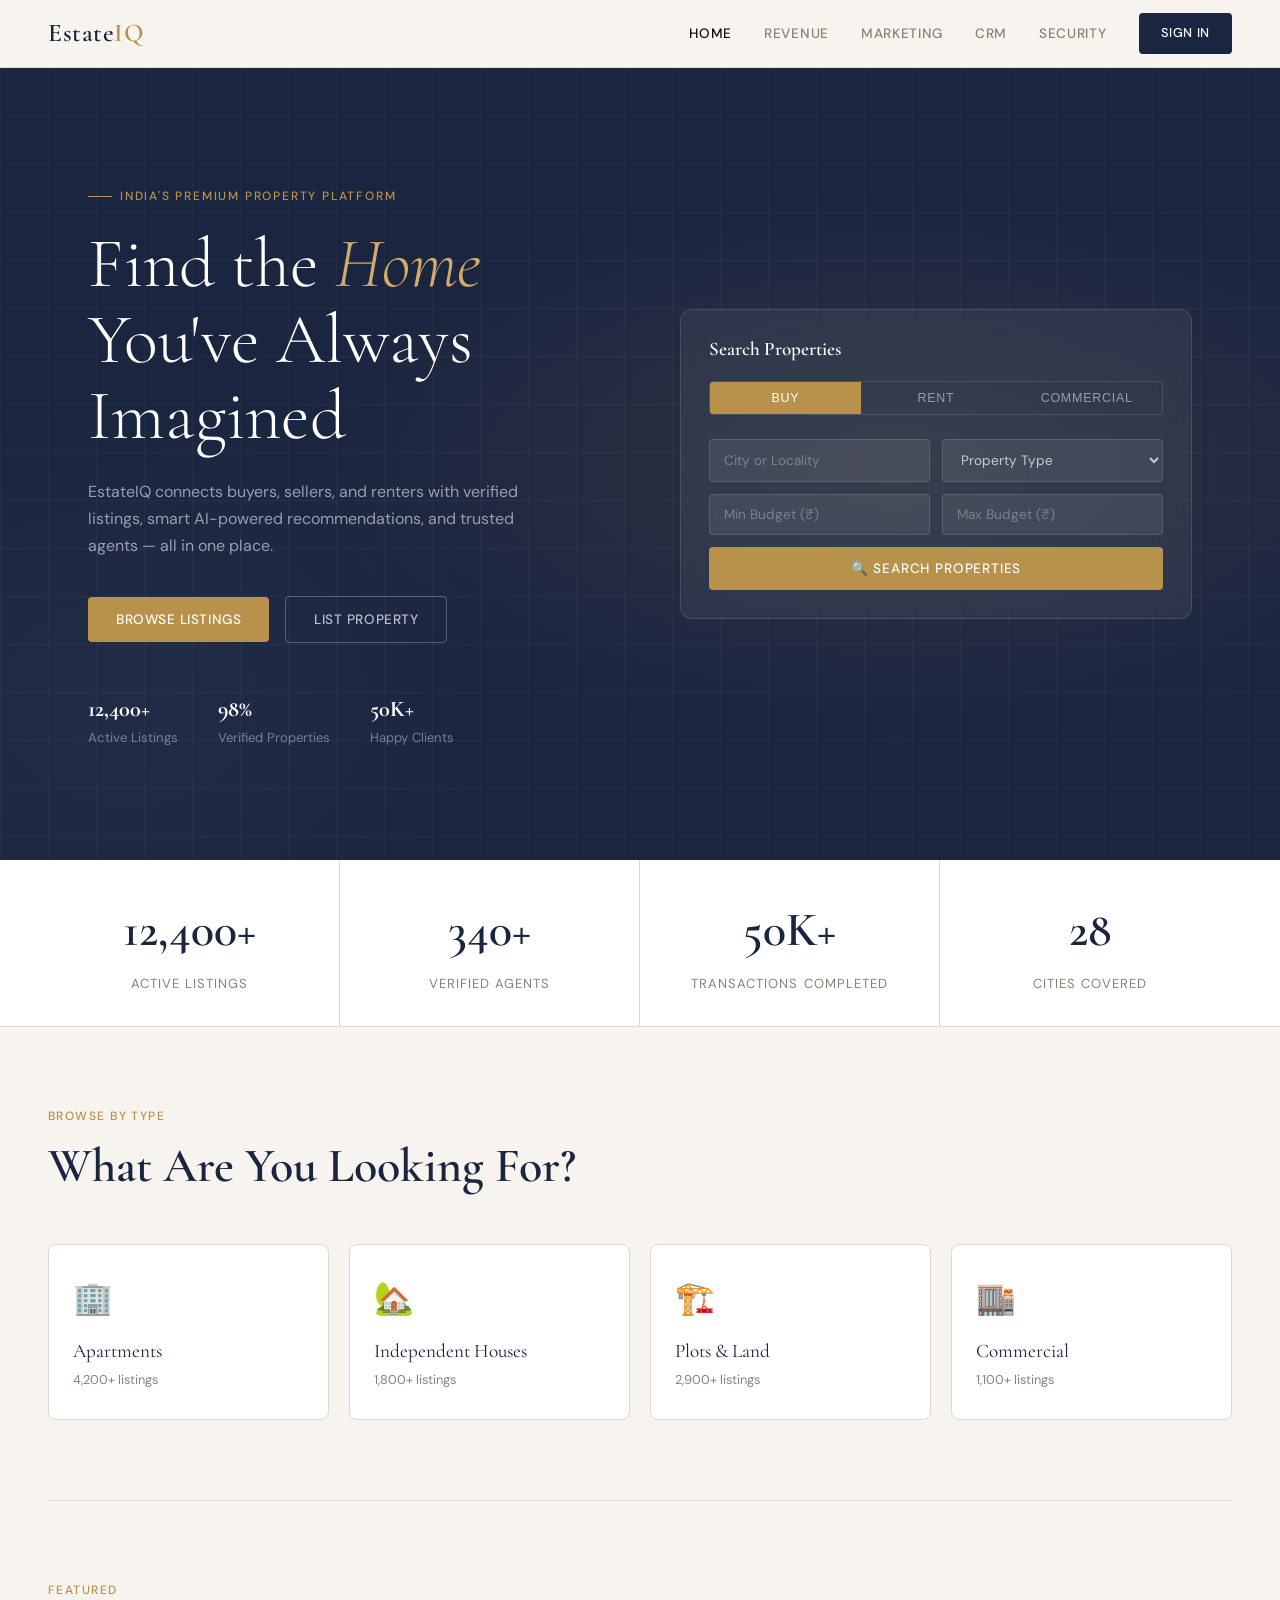
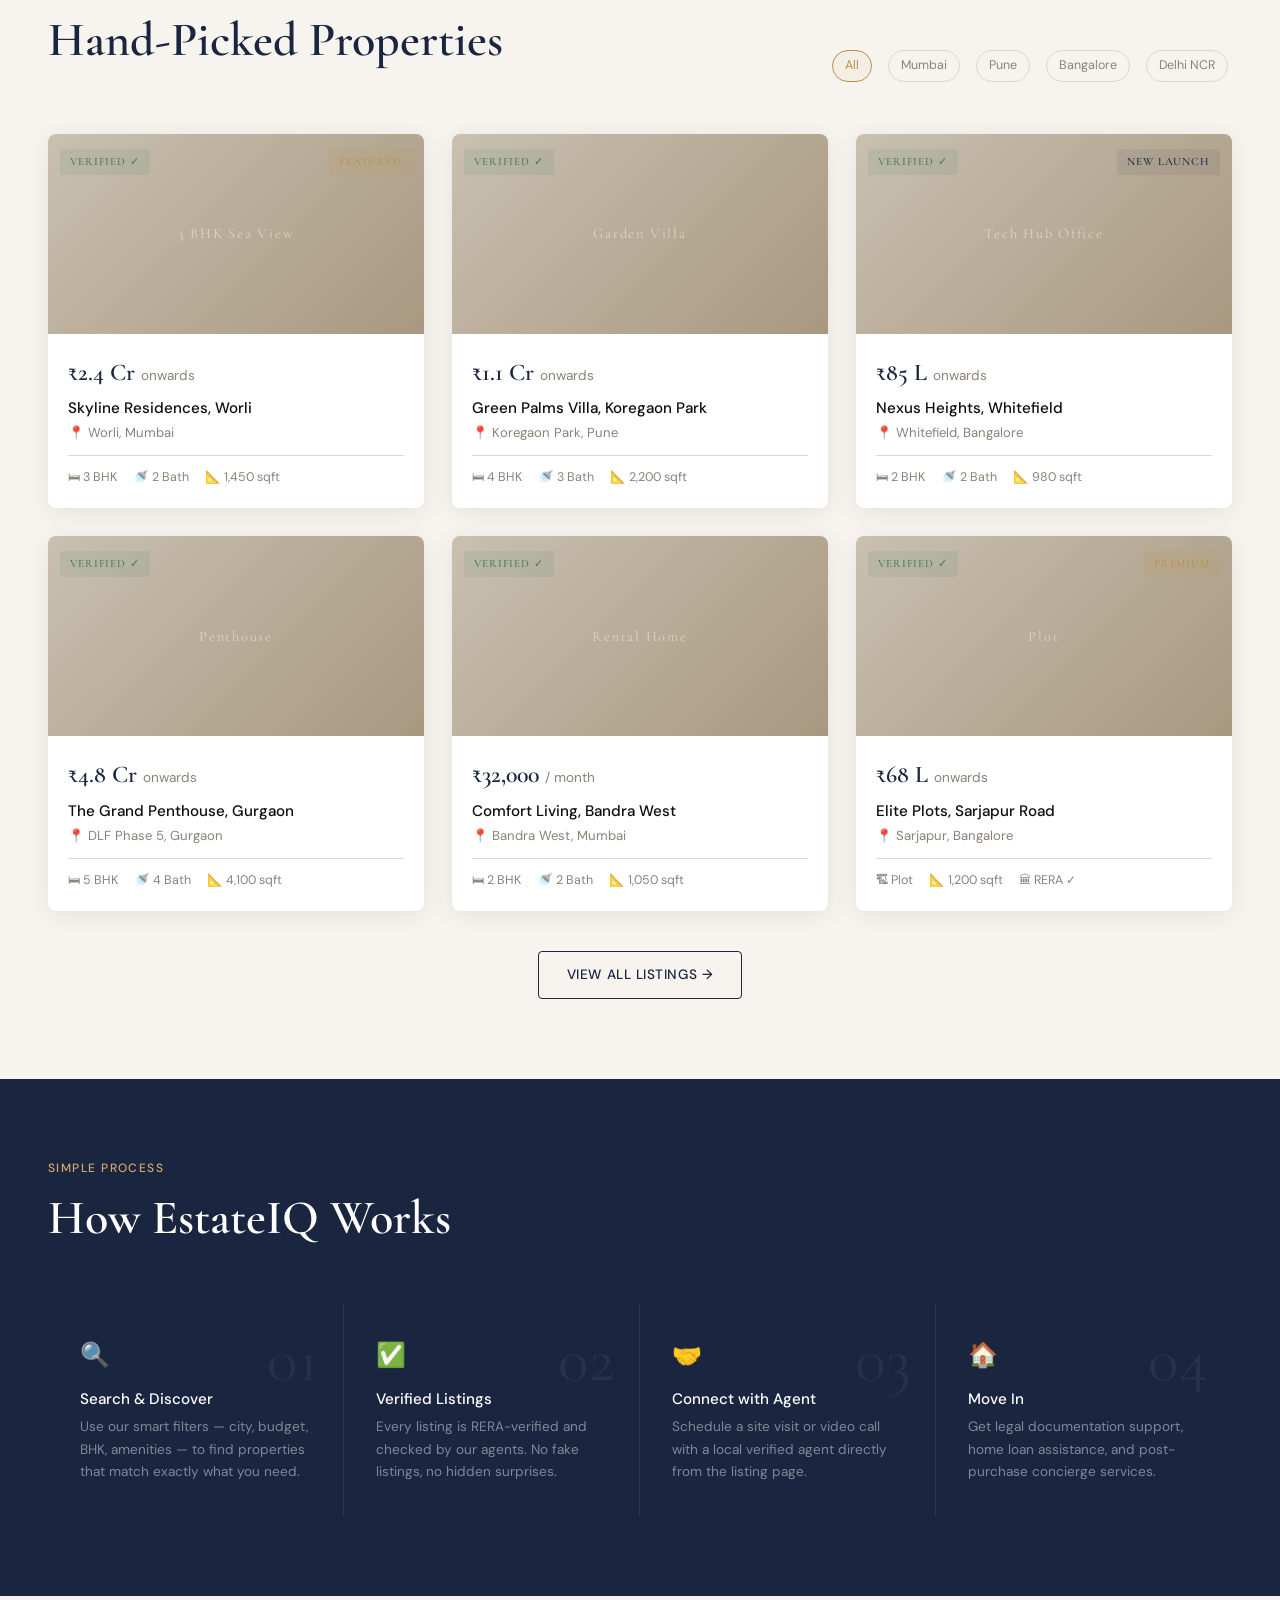
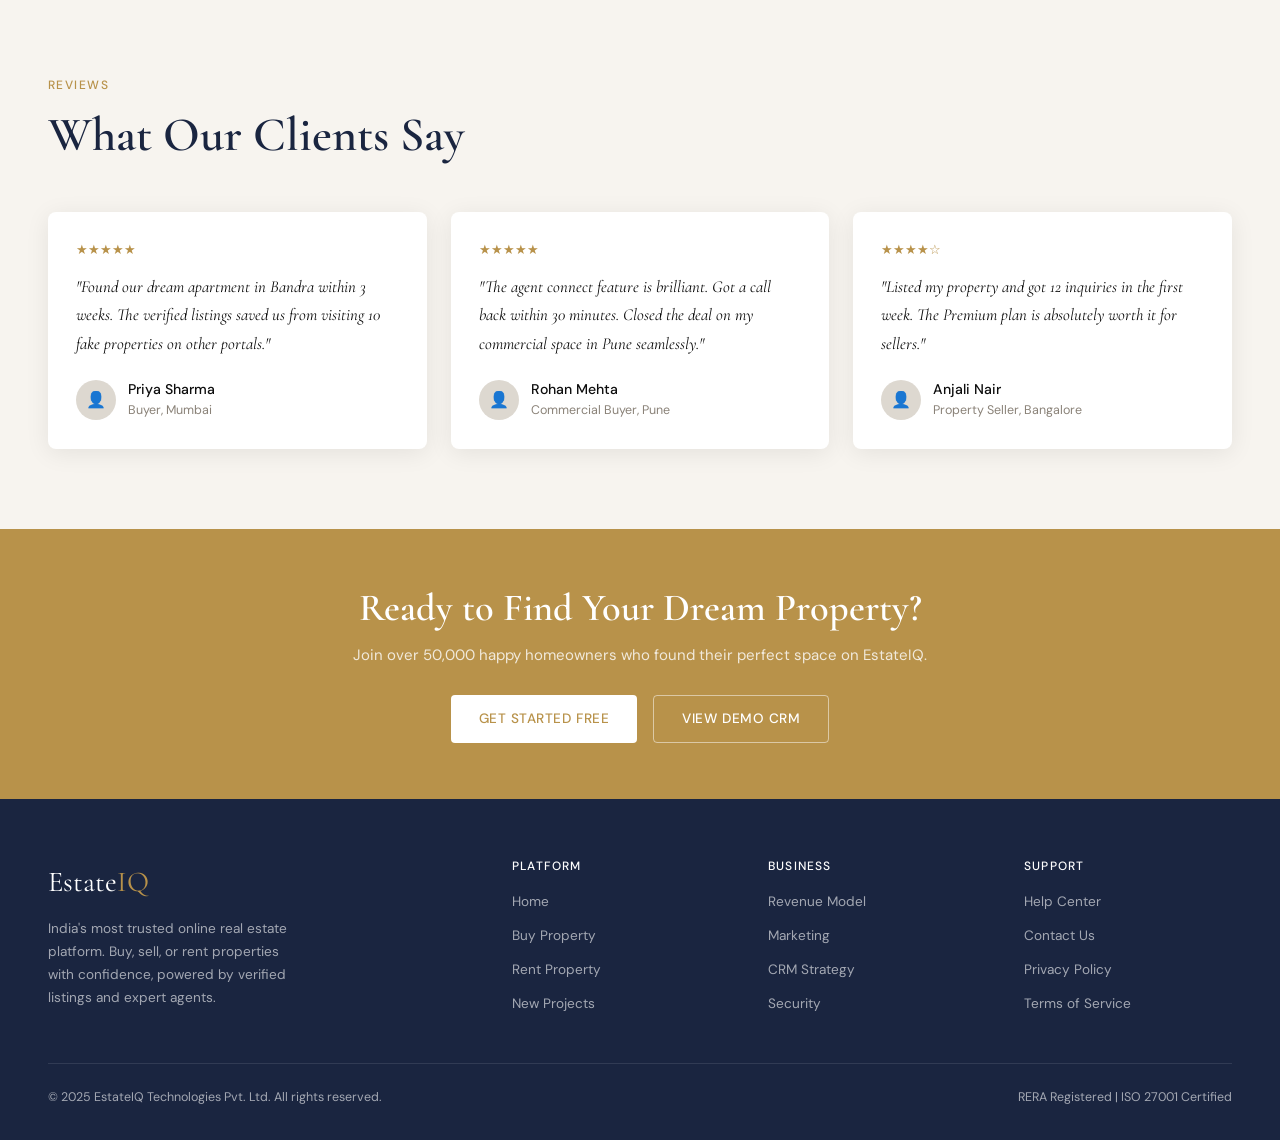
==== index.html @ 3d2abd06 "Intial file commit." ====
<!DOCTYPE html>
<html lang="en">
<head>
  <meta charset="UTF-8" />
  <meta name="viewport" content="width=device-width, initial-scale=1.0"/>
  <title>EstateIQ — Find Your Perfect Property</title>
  <link rel="stylesheet" href="style.css"/>
  <style>
    /* HERO */
    .hero {
      min-height: 88vh;
      background: var(--navy);
      position: relative;
      display: flex;
      align-items: center;
      overflow: hidden;
    }
    .hero-bg {
      position: absolute; inset: 0;
      background:
        radial-gradient(ellipse 80% 60% at 70% 50%, rgba(184,146,74,0.12) 0%, transparent 60%),
        radial-gradient(ellipse 60% 80% at 10% 80%, rgba(255,255,255,0.03) 0%, transparent 50%);
    }
    .hero-grid-overlay {
      position: absolute; inset: 0;
      background-image: linear-gradient(rgba(255,255,255,0.03) 1px, transparent 1px),
        linear-gradient(90deg, rgba(255,255,255,0.03) 1px, transparent 1px);
      background-size: 48px 48px;
    }
    .hero-content {
      position: relative;
      z-index: 2;
      padding: 0 48px;
      max-width: 1200px;
      margin: 0 auto;
      width: 100%;
      display: grid;
      grid-template-columns: 1fr 1fr;
      gap: 80px;
      align-items: center;
    }
    .hero-eyebrow {
      display: inline-flex;
      align-items: center;
      gap: 8px;
      font-size: 0.75rem;
      font-weight: 500;
      letter-spacing: 0.15em;
      text-transform: uppercase;
      color: var(--gold);
      margin-bottom: 20px;
    }
    .hero-eyebrow::before {
      content: '';
      width: 24px; height: 1px;
      background: var(--gold);
    }
    .hero h1 {
      font-size: clamp(3rem, 5.5vw, 5rem);
      color: var(--white);
      line-height: 1.08;
      margin-bottom: 24px;
      font-weight: 300;
    }
    .hero h1 em { font-style: italic; color: var(--gold-light); }
    .hero-sub {
      color: rgba(255,255,255,0.55);
      font-size: 1rem;
      line-height: 1.7;
      max-width: 440px;
      margin-bottom: 36px;
    }
    .hero-actions { display: flex; gap: 16px; align-items: center; }
    .hero-stat { color: rgba(255,255,255,0.4); font-size: 0.82rem; }
    .hero-stat strong { color: var(--white); display: block; font-size: 1.4rem; font-family: 'Cormorant Garamond', serif; }

    /* SEARCH BOX */
    .search-box {
      background: rgba(255,255,255,0.06);
      border: 1px solid rgba(255,255,255,0.12);
      border-radius: 12px;
      padding: 28px;
      backdrop-filter: blur(16px);
    }
    .search-box h3 { color: var(--white); font-size: 1.2rem; margin-bottom: 20px; }
    .search-tabs { display: flex; gap: 0; margin-bottom: 24px; border: 1px solid rgba(255,255,255,0.12); border-radius: 4px; overflow: hidden; }
    .search-tab {
      flex: 1; padding: 9px; text-align: center;
      font-size: 0.78rem; font-weight: 500; letter-spacing: 0.06em; text-transform: uppercase;
      color: rgba(255,255,255,0.5); cursor: pointer; transition: all 0.2s;
      background: transparent; border: none;
    }
    .search-tab.active { background: var(--gold); color: var(--white); }
    .search-row { display: grid; grid-template-columns: 1fr 1fr; gap: 12px; margin-bottom: 12px; }
    .search-input {
      width: 100%; padding: 11px 14px;
      background: rgba(255,255,255,0.08);
      border: 1px solid rgba(255,255,255,0.12);
      border-radius: 4px;
      color: var(--white); font-family: 'DM Sans', sans-serif; font-size: 0.85rem;
      outline: none; transition: border-color 0.2s;
    }
    .search-input::placeholder { color: rgba(255,255,255,0.3); }
    .search-input:focus { border-color: var(--gold); }
    .search-btn {
      width: 100%; padding: 13px;
      background: var(--gold); color: var(--white);
      border: none; border-radius: 4px;
      font-family: 'DM Sans', sans-serif; font-size: 0.85rem; font-weight: 500;
      letter-spacing: 0.06em; text-transform: uppercase;
      cursor: pointer; transition: background 0.2s;
    }
    .search-btn:hover { background: #a07d3a; }

    /* STATS STRIP */
    .stats-strip {
      background: var(--white);
      border-bottom: 1px solid var(--border);
    }
    .stats-inner {
      max-width: 1200px; margin: 0 auto;
      display: grid; grid-template-columns: repeat(4, 1fr);
    }
    .stats-inner .stat-box { border-right: 1px solid var(--border); }
    .stats-inner .stat-box:last-child { border-right: none; }

    /* LISTING GRID */
    .listings-grid {
      display: grid;
      grid-template-columns: repeat(3, 1fr);
      gap: 28px;
      margin-top: 48px;
    }

    /* PROP IMAGES (placeholders with gradients) */
    .img-1 { background: linear-gradient(135deg, #8fa3b8 0%, #5d7a94 100%); }
    .img-2 { background: linear-gradient(135deg, #b8a08f 0%, #8f7060 100%); }
    .img-3 { background: linear-gradient(135deg, #9fb8a0 0%, #6a8f6b 100%); }
    .img-4 { background: linear-gradient(135deg, #b0b0c8 0%, #7878a8 100%); }
    .img-5 { background: linear-gradient(135deg, #c8b890 0%, #a89060 100%); }
    .img-6 { background: linear-gradient(135deg, #b8c8c0 0%, #708880 100%); }

    /* CATEGORIES */
    .cat-grid {
      display: grid;
      grid-template-columns: repeat(4, 1fr);
      gap: 20px;
      margin-top: 48px;
    }
    .cat-card {
      border: 1.5px solid var(--border);
      border-radius: 8px;
      padding: 28px 24px;
      cursor: pointer;
      transition: all 0.25s;
      background: var(--white);
    }
    .cat-card:hover { border-color: var(--gold); box-shadow: 0 4px 20px rgba(184,146,74,0.1); transform: translateY(-3px); }
    .cat-icon { font-size: 2rem; margin-bottom: 12px; }
    .cat-title { font-family: 'Cormorant Garamond', serif; font-size: 1.2rem; color: var(--navy); margin-bottom: 4px; }
    .cat-count { font-size: 0.8rem; color: var(--muted); }

    /* HOW IT WORKS */
    .how-section { background: var(--navy); }
    .steps-grid {
      display: grid;
      grid-template-columns: repeat(4, 1fr);
      gap: 0;
      margin-top: 56px;
    }
    .step {
      padding: 32px;
      border-right: 1px solid rgba(255,255,255,0.08);
      position: relative;
    }
    .step:last-child { border-right: none; }
    .step-num {
      font-family: 'Cormorant Garamond', serif;
      font-size: 4rem;
      color: rgba(255,255,255,0.06);
      line-height: 1;
      position: absolute; top: 24px; right: 24px;
    }
    .step-icon { font-size: 1.5rem; margin-bottom: 16px; }
    .step h4 { color: var(--white); font-family: 'DM Sans', sans-serif; font-size: 0.95rem; font-weight: 500; margin-bottom: 8px; }
    .step p { color: rgba(255,255,255,0.45); font-size: 0.85rem; line-height: 1.65; }

    /* CTA BAND */
    .cta-band {
      background: var(--gold);
      padding: 56px 48px;
      text-align: center;
    }
    .cta-band h2 { color: var(--white); font-size: 2.4rem; margin-bottom: 12px; }
    .cta-band p { color: rgba(255,255,255,0.8); margin-bottom: 28px; }
    .btn-white { background: var(--white); color: var(--gold); }
    .btn-white:hover { background: var(--paper); }

    /* TESTIMONIALS */
    .testi-grid { display: grid; grid-template-columns: repeat(3, 1fr); gap: 24px; margin-top: 48px; }
    .testi-card { background: var(--white); border-radius: 8px; padding: 28px; box-shadow: var(--card-shadow); }
    .testi-quote { font-size: 0.92rem; color: var(--ink); line-height: 1.7; margin-bottom: 20px; font-style: italic; font-family: 'Cormorant Garamond', serif; font-size: 1.05rem; }
    .testi-author { display: flex; align-items: center; gap: 12px; }
    .testi-avatar { width: 40px; height: 40px; border-radius: 50%; background: var(--border); display: flex; align-items: center; justify-content: center; font-size: 1rem; }
    .testi-name { font-weight: 500; font-size: 0.88rem; }
    .testi-role { font-size: 0.78rem; color: var(--muted); }
    .stars { color: var(--gold); font-size: 0.8rem; margin-bottom: 12px; }
  </style>
</head>
<body>

<!-- NAV -->
<nav>
  <a href="index.html" class="nav-logo">Estate<span>IQ</span></a>
  <div class="nav-links">
    <a href="index.html" class="active">Home</a>
    <a href="revenue.html">Revenue</a>
    <a href="marketing.html">Marketing</a>
    <a href="crm.html">CRM</a>
    <a href="security.html">Security</a>
    <a href="security.html" class="nav-cta">Sign In</a>
  </div>
</nav>

<!-- HERO -->
<section class="hero">
  <div class="hero-bg"></div>
  <div class="hero-grid-overlay"></div>
  <div class="hero-content">
    <div class="fade-up">
      <div class="hero-eyebrow">India's Premium Property Platform</div>
      <h1>Find the <em>Home</em> You've Always Imagined</h1>
      <p class="hero-sub">EstateIQ connects buyers, sellers, and renters with verified listings, smart AI-powered recommendations, and trusted agents — all in one place.</p>
      <div class="hero-actions">
        <a href="#listings" class="btn btn-primary">Browse Listings</a>
        <a href="security.html" class="btn btn-outline" style="color:rgba(255,255,255,0.7);border-color:rgba(255,255,255,0.25);">List Property</a>
      </div>
      <div style="display:flex;gap:40px;margin-top:48px;">
        <div class="hero-stat"><strong>12,400+</strong>Active Listings</div>
        <div class="hero-stat"><strong>98%</strong>Verified Properties</div>
        <div class="hero-stat"><strong>50K+</strong>Happy Clients</div>
      </div>
    </div>

    <!-- SEARCH BOX -->
    <div class="search-box fade-up delay-2">
      <h3>Search Properties</h3>
      <div class="search-tabs">
        <button class="search-tab active" onclick="setTab(this,'Buy')">Buy</button>
        <button class="search-tab" onclick="setTab(this,'Rent')">Rent</button>
        <button class="search-tab" onclick="setTab(this,'Commercial')">Commercial</button>
      </div>
      <div class="search-row">
        <input class="search-input" placeholder="City or Locality" />
        <select class="search-input" style="background:rgba(255,255,255,0.08);color:rgba(255,255,255,0.7)">
          <option style="background:#1a2540">Property Type</option>
          <option style="background:#1a2540">Apartment</option>
          <option style="background:#1a2540">Villa</option>
          <option style="background:#1a2540">Plot</option>
          <option style="background:#1a2540">Office</option>
        </select>
      </div>
      <div class="search-row">
        <input class="search-input" placeholder="Min Budget (₹)" />
        <input class="search-input" placeholder="Max Budget (₹)" />
      </div>
      <button class="search-btn">🔍 Search Properties</button>
    </div>
  </div>
</section>

<!-- STATS STRIP -->
<div class="stats-strip">
  <div class="stats-inner">
    <div class="stat-box">
      <div class="stat-num">12,400+</div>
      <div class="stat-label">Active Listings</div>
    </div>
    <div class="stat-box">
      <div class="stat-num">340+</div>
      <div class="stat-label">Verified Agents</div>
    </div>
    <div class="stat-box">
      <div class="stat-num">50K+</div>
      <div class="stat-label">Transactions Completed</div>
    </div>
    <div class="stat-box">
      <div class="stat-num">28</div>
      <div class="stat-label">Cities Covered</div>
    </div>
  </div>
</div>

<!-- CATEGORIES -->
<section class="section">
  <div class="container">
    <div class="section-label">Browse By Type</div>
    <h2 class="section-title">What Are You Looking For?</h2>
    <div class="cat-grid">
      <div class="cat-card">
        <div class="cat-icon">🏢</div>
        <div class="cat-title">Apartments</div>
        <div class="cat-count">4,200+ listings</div>
      </div>
      <div class="cat-card">
        <div class="cat-icon">🏡</div>
        <div class="cat-title">Independent Houses</div>
        <div class="cat-count">1,800+ listings</div>
      </div>
      <div class="cat-card">
        <div class="cat-icon">🏗️</div>
        <div class="cat-title">Plots & Land</div>
        <div class="cat-count">2,900+ listings</div>
      </div>
      <div class="cat-card">
        <div class="cat-icon">🏬</div>
        <div class="cat-title">Commercial</div>
        <div class="cat-count">1,100+ listings</div>
      </div>
    </div>
  </div>
</section>

<div class="divider"></div>

<!-- FEATURED LISTINGS -->
<section class="section" id="listings">
  <div class="container">
    <div style="display:flex;justify-content:space-between;align-items:flex-end;flex-wrap:wrap;gap:16px;">
      <div>
        <div class="section-label">Featured</div>
        <h2 class="section-title">Hand-Picked Properties</h2>
      </div>
      <div style="display:flex;gap:8px;flex-wrap:wrap;">
        <span class="tag active">All</span>
        <span class="tag">Mumbai</span>
        <span class="tag">Pune</span>
        <span class="tag">Bangalore</span>
        <span class="tag">Delhi NCR</span>
      </div>
    </div>

    <div class="listings-grid">

      <!-- Card 1 -->
      <div class="card property-card">
        <div class="prop-img img-1" style="position:relative;">
          <div style="position:absolute;top:12px;left:12px;"><span class="badge badge-green">Verified ✓</span></div>
          <div style="position:absolute;top:12px;right:12px;"><span class="badge badge-gold">Featured</span></div>
          <span style="color:rgba(255,255,255,0.5);font-size:0.9rem;">3 BHK Sea View</span>
        </div>
        <div class="prop-body">
          <div class="prop-price">₹2.4 Cr <span>onwards</span></div>
          <div class="prop-title">Skyline Residences, Worli</div>
          <div class="prop-location">📍 Worli, Mumbai</div>
          <div class="prop-meta">
            <span>🛏 3 BHK</span>
            <span>🚿 2 Bath</span>
            <span>📐 1,450 sqft</span>
          </div>
        </div>
      </div>

      <!-- Card 2 -->
      <div class="card property-card">
        <div class="prop-img img-2" style="position:relative;">
          <div style="position:absolute;top:12px;left:12px;"><span class="badge badge-green">Verified ✓</span></div>
          <span style="color:rgba(255,255,255,0.5);font-size:0.9rem;">Garden Villa</span>
        </div>
        <div class="prop-body">
          <div class="prop-price">₹1.1 Cr <span>onwards</span></div>
          <div class="prop-title">Green Palms Villa, Koregaon Park</div>
          <div class="prop-location">📍 Koregaon Park, Pune</div>
          <div class="prop-meta">
            <span>🛏 4 BHK</span>
            <span>🚿 3 Bath</span>
            <span>📐 2,200 sqft</span>
          </div>
        </div>
      </div>

      <!-- Card 3 -->
      <div class="card property-card">
        <div class="prop-img img-3" style="position:relative;">
          <div style="position:absolute;top:12px;left:12px;"><span class="badge badge-green">Verified ✓</span></div>
          <div style="position:absolute;top:12px;right:12px;"><span class="badge badge-navy">New Launch</span></div>
          <span style="color:rgba(255,255,255,0.5);font-size:0.9rem;">Tech Hub Office</span>
        </div>
        <div class="prop-body">
          <div class="prop-price">₹85 L <span>onwards</span></div>
          <div class="prop-title">Nexus Heights, Whitefield</div>
          <div class="prop-location">📍 Whitefield, Bangalore</div>
          <div class="prop-meta">
            <span>🛏 2 BHK</span>
            <span>🚿 2 Bath</span>
            <span>📐 980 sqft</span>
          </div>
        </div>
      </div>

      <!-- Card 4 -->
      <div class="card property-card">
        <div class="prop-img img-4" style="position:relative;">
          <div style="position:absolute;top:12px;left:12px;"><span class="badge badge-green">Verified ✓</span></div>
          <span style="color:rgba(255,255,255,0.5);font-size:0.9rem;">Penthouse</span>
        </div>
        <div class="prop-body">
          <div class="prop-price">₹4.8 Cr <span>onwards</span></div>
          <div class="prop-title">The Grand Penthouse, Gurgaon</div>
          <div class="prop-location">📍 DLF Phase 5, Gurgaon</div>
          <div class="prop-meta">
            <span>🛏 5 BHK</span>
            <span>🚿 4 Bath</span>
            <span>📐 4,100 sqft</span>
          </div>
        </div>
      </div>

      <!-- Card 5 -->
      <div class="card property-card">
        <div class="prop-img img-5" style="position:relative;">
          <div style="position:absolute;top:12px;left:12px;"><span class="badge badge-green">Verified ✓</span></div>
          <span style="color:rgba(255,255,255,0.5);font-size:0.9rem;">Rental Home</span>
        </div>
        <div class="prop-body">
          <div class="prop-price">₹32,000 <span>/ month</span></div>
          <div class="prop-title">Comfort Living, Bandra West</div>
          <div class="prop-location">📍 Bandra West, Mumbai</div>
          <div class="prop-meta">
            <span>🛏 2 BHK</span>
            <span>🚿 2 Bath</span>
            <span>📐 1,050 sqft</span>
          </div>
        </div>
      </div>

      <!-- Card 6 -->
      <div class="card property-card">
        <div class="prop-img img-6" style="position:relative;">
          <div style="position:absolute;top:12px;left:12px;"><span class="badge badge-green">Verified ✓</span></div>
          <div style="position:absolute;top:12px;right:12px;"><span class="badge badge-gold">Premium</span></div>
          <span style="color:rgba(255,255,255,0.5);font-size:0.9rem;">Plot</span>
        </div>
        <div class="prop-body">
          <div class="prop-price">₹68 L <span>onwards</span></div>
          <div class="prop-title">Elite Plots, Sarjapur Road</div>
          <div class="prop-location">📍 Sarjapur, Bangalore</div>
          <div class="prop-meta">
            <span>🏗 Plot</span>
            <span>📐 1,200 sqft</span>
            <span>🏛 RERA ✓</span>
          </div>
        </div>
      </div>
    </div>

    <div style="text-align:center;margin-top:40px;">
      <a href="#" class="btn btn-outline">View All Listings →</a>
    </div>
  </div>
</section>

<!-- HOW IT WORKS -->
<section class="section how-section">
  <div class="container">
    <div class="section-label" style="color:var(--gold-light)">Simple Process</div>
    <h2 class="section-title" style="color:var(--white)">How EstateIQ Works</h2>
    <div class="steps-grid">
      <div class="step">
        <div class="step-num">01</div>
        <div class="step-icon">🔍</div>
        <h4>Search & Discover</h4>
        <p>Use our smart filters — city, budget, BHK, amenities — to find properties that match exactly what you need.</p>
      </div>
      <div class="step">
        <div class="step-num">02</div>
        <div class="step-icon">✅</div>
        <h4>Verified Listings</h4>
        <p>Every listing is RERA-verified and checked by our agents. No fake listings, no hidden surprises.</p>
      </div>
      <div class="step">
        <div class="step-num">03</div>
        <div class="step-icon">🤝</div>
        <h4>Connect with Agent</h4>
        <p>Schedule a site visit or video call with a local verified agent directly from the listing page.</p>
      </div>
      <div class="step">
        <div class="step-num">04</div>
        <div class="step-icon">🏠</div>
        <h4>Move In</h4>
        <p>Get legal documentation support, home loan assistance, and post-purchase concierge services.</p>
      </div>
    </div>
  </div>
</section>

<!-- TESTIMONIALS -->
<section class="section">
  <div class="container">
    <div class="section-label">Reviews</div>
    <h2 class="section-title">What Our Clients Say</h2>
    <div class="testi-grid">
      <div class="testi-card">
        <div class="stars">★★★★★</div>
        <div class="testi-quote">"Found our dream apartment in Bandra within 3 weeks. The verified listings saved us from visiting 10 fake properties on other portals."</div>
        <div class="testi-author">
          <div class="testi-avatar">👤</div>
          <div><div class="testi-name">Priya Sharma</div><div class="testi-role">Buyer, Mumbai</div></div>
        </div>
      </div>
      <div class="testi-card">
        <div class="stars">★★★★★</div>
        <div class="testi-quote">"The agent connect feature is brilliant. Got a call back within 30 minutes. Closed the deal on my commercial space in Pune seamlessly."</div>
        <div class="testi-author">
          <div class="testi-avatar">👤</div>
          <div><div class="testi-name">Rohan Mehta</div><div class="testi-role">Commercial Buyer, Pune</div></div>
        </div>
      </div>
      <div class="testi-card">
        <div class="stars">★★★★☆</div>
        <div class="testi-quote">"Listed my property and got 12 inquiries in the first week. The Premium plan is absolutely worth it for sellers."</div>
        <div class="testi-author">
          <div class="testi-avatar">👤</div>
          <div><div class="testi-name">Anjali Nair</div><div class="testi-role">Property Seller, Bangalore</div></div>
        </div>
      </div>
    </div>
  </div>
</section>

<!-- CTA BAND -->
<div class="cta-band">
  <div class="container">
    <h2>Ready to Find Your Dream Property?</h2>
    <p>Join over 50,000 happy homeowners who found their perfect space on EstateIQ.</p>
    <div style="display:flex;gap:16px;justify-content:center;flex-wrap:wrap;">
      <a href="security.html" class="btn btn-white">Get Started Free</a>
      <a href="crm.html" class="btn" style="background:transparent;color:white;border:1.5px solid rgba(255,255,255,0.5)">View Demo CRM</a>
    </div>
  </div>
</div>

<!-- FOOTER -->
<footer>
  <div class="footer-grid">
    <div>
      <div class="footer-logo">Estate<span>IQ</span></div>
      <div class="footer-tagline">India's most trusted online real estate platform. Buy, sell, or rent properties with confidence, powered by verified listings and expert agents.</div>
    </div>
    <div class="footer-col">
      <h4>Platform</h4>
      <ul>
        <li><a href="index.html">Home</a></li>
        <li><a href="#">Buy Property</a></li>
        <li><a href="#">Rent Property</a></li>
        <li><a href="#">New Projects</a></li>
      </ul>
    </div>
    <div class="footer-col">
      <h4>Business</h4>
      <ul>
        <li><a href="revenue.html">Revenue Model</a></li>
        <li><a href="marketing.html">Marketing</a></li>
        <li><a href="crm.html">CRM Strategy</a></li>
        <li><a href="security.html">Security</a></li>
      </ul>
    </div>
    <div class="footer-col">
      <h4>Support</h4>
      <ul>
        <li><a href="#">Help Center</a></li>
        <li><a href="#">Contact Us</a></li>
        <li><a href="#">Privacy Policy</a></li>
        <li><a href="#">Terms of Service</a></li>
      </ul>
    </div>
  </div>
  <div class="footer-bottom">
    <span>© 2025 EstateIQ Technologies Pvt. Ltd. All rights reserved.</span>
    <span>RERA Registered | ISO 27001 Certified</span>
  </div>
</footer>

<script>
  function setTab(el, type) {
    document.querySelectorAll('.search-tab').forEach(t => t.classList.remove('active'));
    el.classList.add('active');
  }
  document.querySelectorAll('.tag').forEach(tag => {
    tag.addEventListener('click', function() {
      document.querySelectorAll('.tag').forEach(t => t.classList.remove('active'));
      this.classList.add('active');
    });
  });
</script>
</body>
</html>
---- style.css ----
@import url('https://fonts.googleapis.com/css2?family=Cormorant+Garamond:ital,wght@0,300;0,400;0,600;1,300;1,400&family=DM+Sans:wght@300;400;500&display=swap');

:root {
  --ink: #0d0d0d;
  --paper: #f7f4ef;
  --gold: #b8924a;
  --gold-light: #d4aa6a;
  --navy: #1a2540;
  --navy-mid: #253153;
  --muted: #8a8278;
  --border: #ddd8d0;
  --white: #ffffff;
  --success: #3d7a5c;
  --danger: #a03030;
  --card-shadow: 0 4px 24px rgba(13,13,13,0.08);
}

*, *::before, *::after { box-sizing: border-box; margin: 0; padding: 0; }

html { scroll-behavior: smooth; }

body {
  font-family: 'DM Sans', sans-serif;
  background: var(--paper);
  color: var(--ink);
  font-size: 15px;
  line-height: 1.6;
}

h1, h2, h3, h4 {
  font-family: 'Cormorant Garamond', serif;
  font-weight: 600;
  line-height: 1.2;
}

a { text-decoration: none; color: inherit; }

/* NAV */
nav {
  position: sticky;
  top: 0;
  z-index: 100;
  background: rgba(247,244,239,0.95);
  backdrop-filter: blur(12px);
  border-bottom: 1px solid var(--border);
  display: flex;
  align-items: center;
  justify-content: space-between;
  padding: 0 48px;
  height: 68px;
}

.nav-logo {
  font-family: 'Cormorant Garamond', serif;
  font-size: 1.6rem;
  font-weight: 600;
  color: var(--navy);
  letter-spacing: 0.02em;
}

.nav-logo span { color: var(--gold); }

.nav-links { display: flex; gap: 32px; align-items: center; }

.nav-links a {
  font-size: 0.85rem;
  font-weight: 500;
  color: var(--muted);
  letter-spacing: 0.05em;
  text-transform: uppercase;
  transition: color 0.2s;
}

.nav-links a:hover, .nav-links a.active { color: var(--ink); }

.nav-cta {
  background: var(--navy);
  color: var(--white) !important;
  padding: 10px 22px;
  border-radius: 4px;
  font-size: 0.8rem !important;
  transition: background 0.2s !important;
}

.nav-cta:hover { background: var(--gold) !important; color: var(--white) !important; }

/* BUTTONS */
.btn {
  display: inline-flex;
  align-items: center;
  gap: 8px;
  padding: 12px 28px;
  border-radius: 4px;
  font-family: 'DM Sans', sans-serif;
  font-size: 0.85rem;
  font-weight: 500;
  letter-spacing: 0.04em;
  text-transform: uppercase;
  cursor: pointer;
  border: none;
  transition: all 0.2s;
}

.btn-primary { background: var(--gold); color: var(--white); }
.btn-primary:hover { background: #a07d3a; }
.btn-navy { background: var(--navy); color: var(--white); }
.btn-navy:hover { background: var(--navy-mid); }
.btn-outline { background: transparent; color: var(--navy); border: 1.5px solid var(--navy); }
.btn-outline:hover { background: var(--navy); color: var(--white); }

/* SECTION LAYOUT */
.section { padding: 80px 48px; }
.section-sm { padding: 60px 48px; }
.container { max-width: 1200px; margin: 0 auto; }

.section-label {
  font-size: 0.75rem;
  font-weight: 500;
  letter-spacing: 0.12em;
  text-transform: uppercase;
  color: var(--gold);
  margin-bottom: 12px;
}

.section-title {
  font-size: clamp(2rem, 4vw, 3rem);
  color: var(--navy);
  margin-bottom: 16px;
}

.section-sub {
  font-size: 1rem;
  color: var(--muted);
  max-width: 560px;
  line-height: 1.7;
}

/* CARDS */
.card {
  background: var(--white);
  border-radius: 8px;
  box-shadow: var(--card-shadow);
  overflow: hidden;
  transition: transform 0.25s, box-shadow 0.25s;
}
.card:hover { transform: translateY(-4px); box-shadow: 0 12px 40px rgba(13,13,13,0.12); }

/* PROPERTY CARD */
.property-card .prop-img {
  width: 100%;
  height: 200px;
  object-fit: cover;
  background: linear-gradient(135deg, #c9c0b0 0%, #a89880 100%);
  display: flex;
  align-items: center;
  justify-content: center;
  font-family: 'Cormorant Garamond', serif;
  font-size: 1.1rem;
  color: rgba(255,255,255,0.7);
  letter-spacing: 0.1em;
}

.prop-body { padding: 20px; }
.prop-price { font-family: 'Cormorant Garamond', serif; font-size: 1.5rem; color: var(--navy); font-weight: 600; }
.prop-price span { font-size: 0.85rem; color: var(--muted); font-family: 'DM Sans', sans-serif; font-weight: 400; }
.prop-title { font-size: 0.95rem; font-weight: 500; margin: 4px 0 2px; }
.prop-location { font-size: 0.82rem; color: var(--muted); }
.prop-meta { display: flex; gap: 16px; margin-top: 12px; padding-top: 12px; border-top: 1px solid var(--border); }
.prop-meta span { font-size: 0.78rem; color: var(--muted); display: flex; align-items: center; gap: 4px; }

/* BADGE */
.badge {
  display: inline-block;
  padding: 4px 10px;
  border-radius: 2px;
  font-size: 0.7rem;
  font-weight: 500;
  letter-spacing: 0.08em;
  text-transform: uppercase;
}
.badge-gold { background: rgba(184,146,74,0.12); color: var(--gold); }
.badge-navy { background: rgba(26,37,64,0.08); color: var(--navy); }
.badge-green { background: rgba(61,122,92,0.1); color: var(--success); }

/* FOOTER */
footer {
  background: var(--navy);
  color: rgba(255,255,255,0.6);
  padding: 60px 48px 32px;
}

.footer-grid {
  max-width: 1200px;
  margin: 0 auto;
  display: grid;
  grid-template-columns: 2fr 1fr 1fr 1fr;
  gap: 48px;
  padding-bottom: 48px;
  border-bottom: 1px solid rgba(255,255,255,0.1);
}

.footer-logo { font-family: 'Cormorant Garamond', serif; font-size: 1.8rem; color: var(--white); margin-bottom: 12px; }
.footer-logo span { color: var(--gold); }
.footer-tagline { font-size: 0.85rem; line-height: 1.7; max-width: 260px; }
.footer-col h4 { font-family: 'DM Sans', sans-serif; font-size: 0.75rem; font-weight: 500; text-transform: uppercase; letter-spacing: 0.1em; color: var(--white); margin-bottom: 16px; }
.footer-col ul { list-style: none; display: flex; flex-direction: column; gap: 10px; }
.footer-col ul li a { font-size: 0.85rem; transition: color 0.2s; }
.footer-col ul li a:hover { color: var(--gold); }
.footer-bottom { max-width: 1200px; margin: 24px auto 0; display: flex; justify-content: space-between; font-size: 0.78rem; }

/* DIVIDER */
.divider { height: 1px; background: var(--border); margin: 0 48px; }

/* ANIMATIONS */
@keyframes fadeUp {
  from { opacity: 0; transform: translateY(24px); }
  to { opacity: 1; transform: translateY(0); }
}

.fade-up { animation: fadeUp 0.6s ease both; }
.delay-1 { animation-delay: 0.1s; }
.delay-2 { animation-delay: 0.2s; }
.delay-3 { animation-delay: 0.3s; }
.delay-4 { animation-delay: 0.4s; }

/* TAGS */
.tag {
  display: inline-block;
  padding: 5px 12px;
  border: 1px solid var(--border);
  border-radius: 20px;
  font-size: 0.78rem;
  color: var(--muted);
  margin: 4px;
  cursor: pointer;
  transition: all 0.2s;
}
.tag:hover, .tag.active { border-color: var(--gold); color: var(--gold); background: rgba(184,146,74,0.06); }

/* FORM */
.form-group { margin-bottom: 20px; }
.form-label { display: block; font-size: 0.8rem; font-weight: 500; letter-spacing: 0.05em; text-transform: uppercase; color: var(--muted); margin-bottom: 8px; }
.form-input, .form-select, .form-textarea {
  width: 100%;
  padding: 12px 16px;
  border: 1.5px solid var(--border);
  border-radius: 4px;
  font-family: 'DM Sans', sans-serif;
  font-size: 0.9rem;
  background: var(--white);
  color: var(--ink);
  transition: border-color 0.2s;
  outline: none;
}
.form-input:focus, .form-select:focus, .form-textarea:focus { border-color: var(--gold); }
.form-textarea { resize: vertical; min-height: 100px; }

/* TABLE */
table { width: 100%; border-collapse: collapse; }
th { font-size: 0.75rem; font-weight: 500; letter-spacing: 0.08em; text-transform: uppercase; color: var(--muted); text-align: left; padding: 12px 16px; border-bottom: 1.5px solid var(--border); }
td { padding: 14px 16px; border-bottom: 1px solid var(--border); font-size: 0.88rem; vertical-align: middle; }
tr:last-child td { border-bottom: none; }
tr:hover td { background: rgba(247,244,239,0.6); }

/* STAT BOX */
.stat-box { text-align: center; padding: 32px 24px; }
.stat-num { font-family: 'Cormorant Garamond', serif; font-size: 3rem; font-weight: 600; color: var(--navy); }
.stat-label { font-size: 0.82rem; color: var(--muted); margin-top: 4px; text-transform: uppercase; letter-spacing: 0.08em; }

/* TIMELINE */
.timeline { position: relative; padding-left: 32px; }
.timeline::before { content: ''; position: absolute; left: 8px; top: 0; bottom: 0; width: 1.5px; background: var(--border); }
.timeline-item { position: relative; padding-bottom: 32px; }
.timeline-item::before { content: ''; position: absolute; left: -28px; top: 6px; width: 10px; height: 10px; border-radius: 50%; background: var(--gold); border: 2px solid var(--paper); }
.timeline-item h4 { font-family: 'DM Sans', sans-serif; font-size: 0.95rem; font-weight: 500; margin-bottom: 4px; }
.timeline-item p { font-size: 0.85rem; color: var(--muted); line-height: 1.6; }
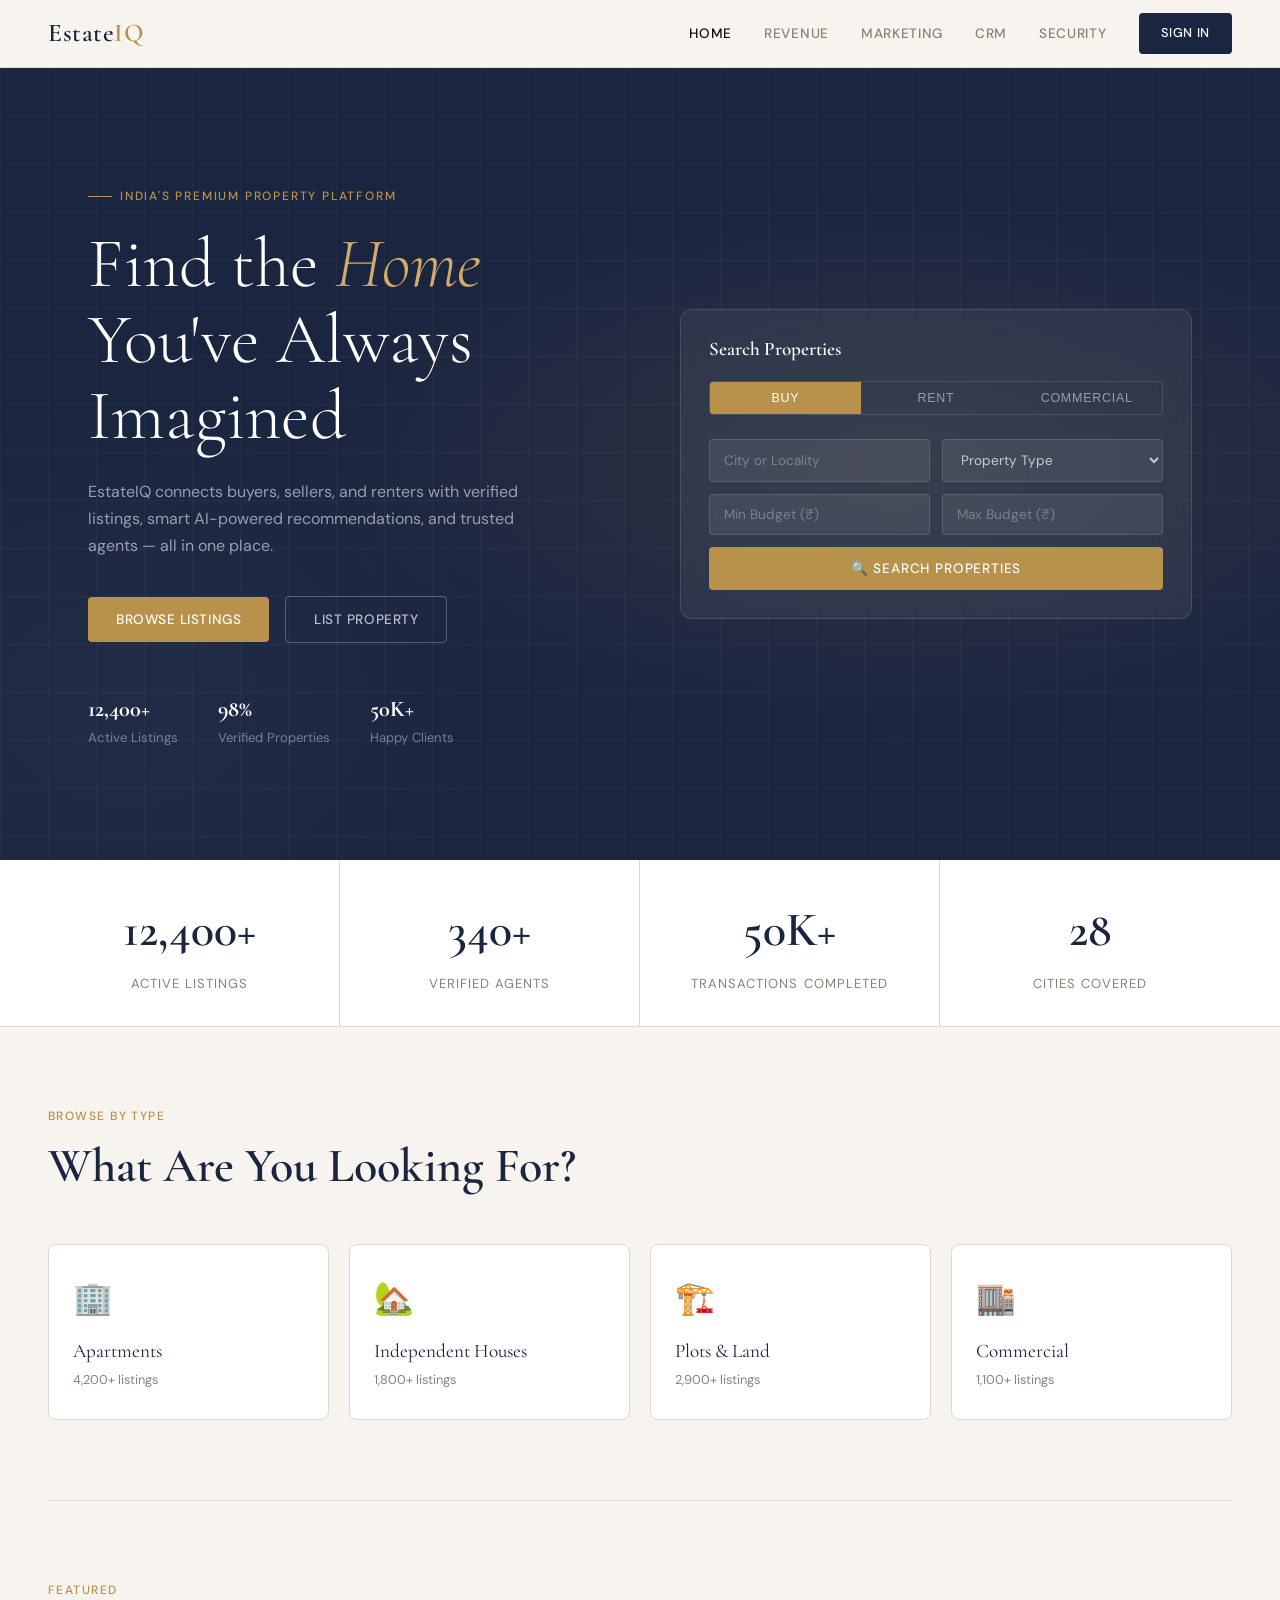
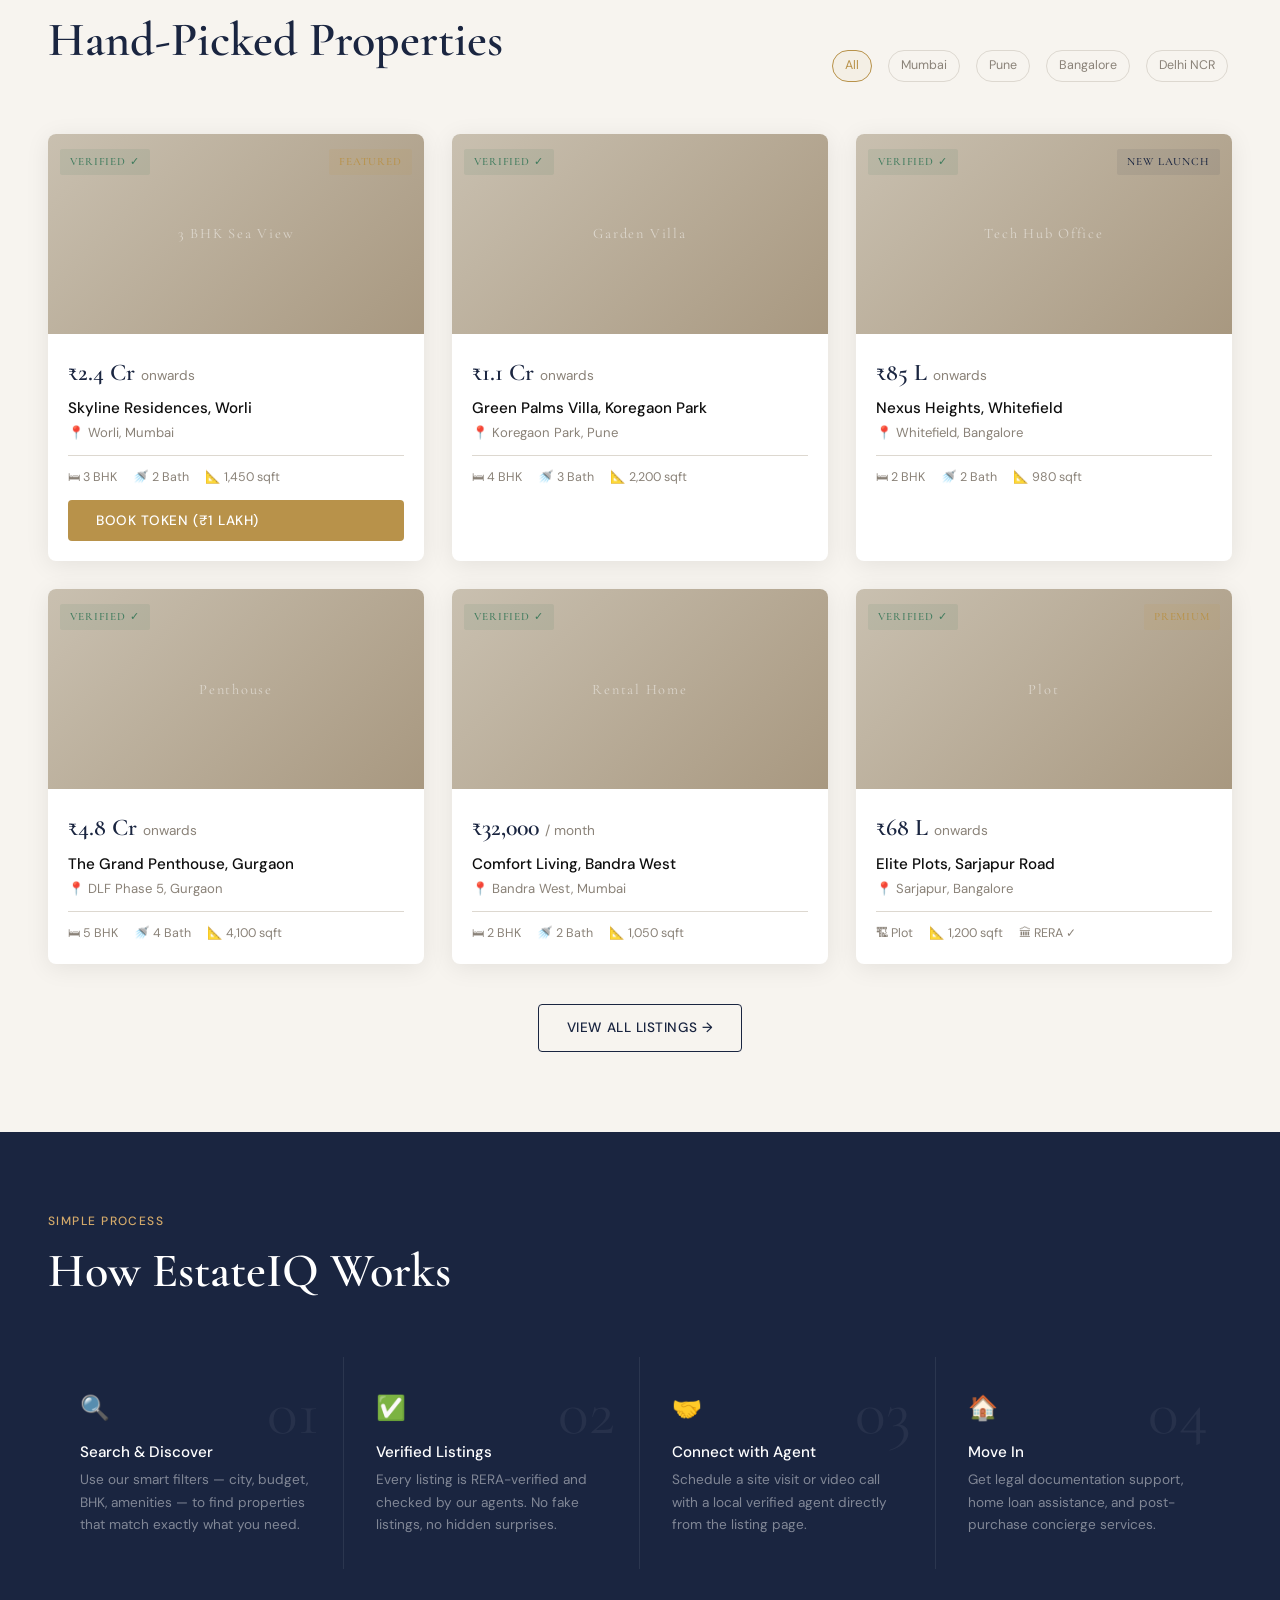
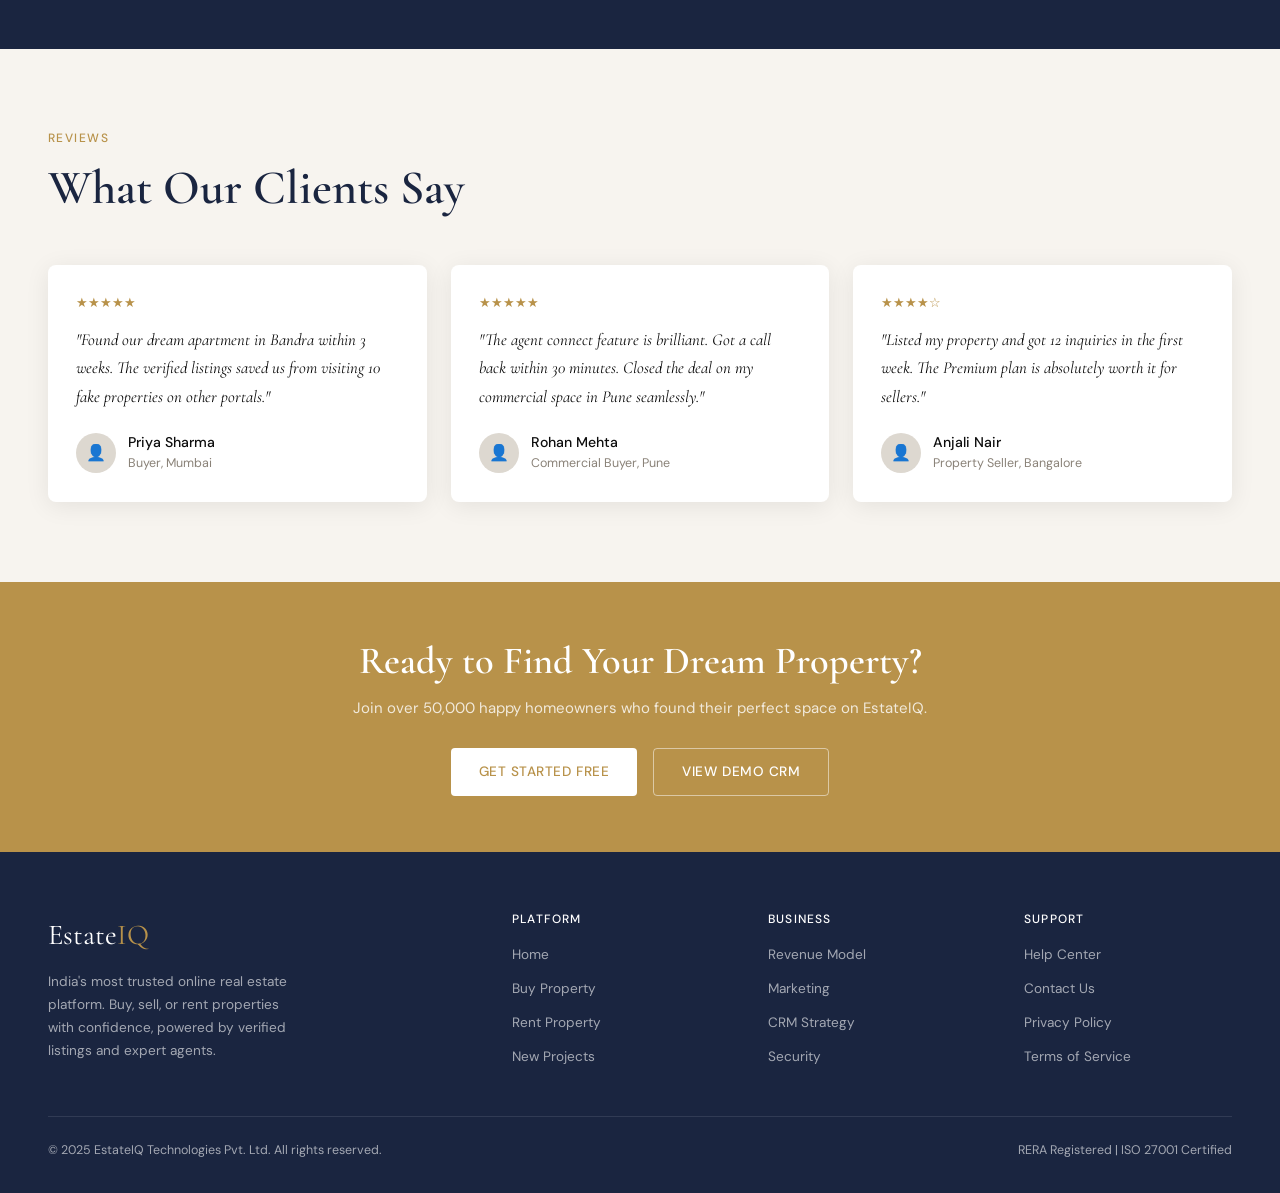
==== commit 1036bb52: "refactor: reformat CSS and HTML structure and add payment-success page" ====
--- a/index.html
+++ b/index.html
@@ -1,10 +1,11 @@
 <!DOCTYPE html>
 <html lang="en">
+
 <head>
   <meta charset="UTF-8" />
-  <meta name="viewport" content="width=device-width, initial-scale=1.0"/>
+  <meta name="viewport" content="width=device-width, initial-scale=1.0" />
   <title>EstateIQ — Find Your Perfect Property</title>
-  <link rel="stylesheet" href="style.css"/>
+  <link rel="stylesheet" href="style.css" />
   <style>
     /* HERO */
     .hero {
@@ -15,18 +16,23 @@
       align-items: center;
       overflow: hidden;
     }
+
     .hero-bg {
-      position: absolute; inset: 0;
+      position: absolute;
+      inset: 0;
       background:
-        radial-gradient(ellipse 80% 60% at 70% 50%, rgba(184,146,74,0.12) 0%, transparent 60%),
-        radial-gradient(ellipse 60% 80% at 10% 80%, rgba(255,255,255,0.03) 0%, transparent 50%);
-    }
+        radial-gradient(ellipse 80% 60% at 70% 50%, rgba(184, 146, 74, 0.12) 0%, transparent 60%),
+        radial-gradient(ellipse 60% 80% at 10% 80%, rgba(255, 255, 255, 0.03) 0%, transparent 50%);
+    }
+
     .hero-grid-overlay {
-      position: absolute; inset: 0;
-      background-image: linear-gradient(rgba(255,255,255,0.03) 1px, transparent 1px),
-        linear-gradient(90deg, rgba(255,255,255,0.03) 1px, transparent 1px);
+      position: absolute;
+      inset: 0;
+      background-image: linear-gradient(rgba(255, 255, 255, 0.03) 1px, transparent 1px),
+        linear-gradient(90deg, rgba(255, 255, 255, 0.03) 1px, transparent 1px);
       background-size: 48px 48px;
     }
+
     .hero-content {
       position: relative;
       z-index: 2;
@@ -39,6 +45,7 @@
       gap: 80px;
       align-items: center;
     }
+
     .hero-eyebrow {
       display: inline-flex;
       align-items: center;
@@ -50,11 +57,14 @@
       color: var(--gold);
       margin-bottom: 20px;
     }
+
     .hero-eyebrow::before {
       content: '';
-      width: 24px; height: 1px;
+      width: 24px;
+      height: 1px;
       background: var(--gold);
     }
+
     .hero h1 {
       font-size: clamp(3rem, 5.5vw, 5rem);
       color: var(--white);
@@ -62,67 +72,150 @@
       margin-bottom: 24px;
       font-weight: 300;
     }
-    .hero h1 em { font-style: italic; color: var(--gold-light); }
+
+    .hero h1 em {
+      font-style: italic;
+      color: var(--gold-light);
+    }
+
     .hero-sub {
-      color: rgba(255,255,255,0.55);
+      color: rgba(255, 255, 255, 0.55);
       font-size: 1rem;
       line-height: 1.7;
       max-width: 440px;
       margin-bottom: 36px;
     }
-    .hero-actions { display: flex; gap: 16px; align-items: center; }
-    .hero-stat { color: rgba(255,255,255,0.4); font-size: 0.82rem; }
-    .hero-stat strong { color: var(--white); display: block; font-size: 1.4rem; font-family: 'Cormorant Garamond', serif; }
+
+    .hero-actions {
+      display: flex;
+      gap: 16px;
+      align-items: center;
+    }
+
+    .hero-stat {
+      color: rgba(255, 255, 255, 0.4);
+      font-size: 0.82rem;
+    }
+
+    .hero-stat strong {
+      color: var(--white);
+      display: block;
+      font-size: 1.4rem;
+      font-family: 'Cormorant Garamond', serif;
+    }
 
     /* SEARCH BOX */
     .search-box {
-      background: rgba(255,255,255,0.06);
-      border: 1px solid rgba(255,255,255,0.12);
+      background: rgba(255, 255, 255, 0.06);
+      border: 1px solid rgba(255, 255, 255, 0.12);
       border-radius: 12px;
       padding: 28px;
       backdrop-filter: blur(16px);
     }
-    .search-box h3 { color: var(--white); font-size: 1.2rem; margin-bottom: 20px; }
-    .search-tabs { display: flex; gap: 0; margin-bottom: 24px; border: 1px solid rgba(255,255,255,0.12); border-radius: 4px; overflow: hidden; }
+
+    .search-box h3 {
+      color: var(--white);
+      font-size: 1.2rem;
+      margin-bottom: 20px;
+    }
+
+    .search-tabs {
+      display: flex;
+      gap: 0;
+      margin-bottom: 24px;
+      border: 1px solid rgba(255, 255, 255, 0.12);
+      border-radius: 4px;
+      overflow: hidden;
+    }
+
     .search-tab {
-      flex: 1; padding: 9px; text-align: center;
-      font-size: 0.78rem; font-weight: 500; letter-spacing: 0.06em; text-transform: uppercase;
-      color: rgba(255,255,255,0.5); cursor: pointer; transition: all 0.2s;
-      background: transparent; border: none;
-    }
-    .search-tab.active { background: var(--gold); color: var(--white); }
-    .search-row { display: grid; grid-template-columns: 1fr 1fr; gap: 12px; margin-bottom: 12px; }
+      flex: 1;
+      padding: 9px;
+      text-align: center;
+      font-size: 0.78rem;
+      font-weight: 500;
+      letter-spacing: 0.06em;
+      text-transform: uppercase;
+      color: rgba(255, 255, 255, 0.5);
+      cursor: pointer;
+      transition: all 0.2s;
+      background: transparent;
+      border: none;
+    }
+
+    .search-tab.active {
+      background: var(--gold);
+      color: var(--white);
+    }
+
+    .search-row {
+      display: grid;
+      grid-template-columns: 1fr 1fr;
+      gap: 12px;
+      margin-bottom: 12px;
+    }
+
     .search-input {
-      width: 100%; padding: 11px 14px;
-      background: rgba(255,255,255,0.08);
-      border: 1px solid rgba(255,255,255,0.12);
+      width: 100%;
+      padding: 11px 14px;
+      background: rgba(255, 255, 255, 0.08);
+      border: 1px solid rgba(255, 255, 255, 0.12);
       border-radius: 4px;
-      color: var(--white); font-family: 'DM Sans', sans-serif; font-size: 0.85rem;
-      outline: none; transition: border-color 0.2s;
-    }
-    .search-input::placeholder { color: rgba(255,255,255,0.3); }
-    .search-input:focus { border-color: var(--gold); }
+      color: var(--white);
+      font-family: 'DM Sans', sans-serif;
+      font-size: 0.85rem;
+      outline: none;
+      transition: border-color 0.2s;
+    }
+
+    .search-input::placeholder {
+      color: rgba(255, 255, 255, 0.3);
+    }
+
+    .search-input:focus {
+      border-color: var(--gold);
+    }
+
     .search-btn {
-      width: 100%; padding: 13px;
-      background: var(--gold); color: var(--white);
-      border: none; border-radius: 4px;
-      font-family: 'DM Sans', sans-serif; font-size: 0.85rem; font-weight: 500;
-      letter-spacing: 0.06em; text-transform: uppercase;
-      cursor: pointer; transition: background 0.2s;
-    }
-    .search-btn:hover { background: #a07d3a; }
+      width: 100%;
+      padding: 13px;
+      background: var(--gold);
+      color: var(--white);
+      border: none;
+      border-radius: 4px;
+      font-family: 'DM Sans', sans-serif;
+      font-size: 0.85rem;
+      font-weight: 500;
+      letter-spacing: 0.06em;
+      text-transform: uppercase;
+      cursor: pointer;
+      transition: background 0.2s;
+    }
+
+    .search-btn:hover {
+      background: #a07d3a;
+    }
 
     /* STATS STRIP */
     .stats-strip {
       background: var(--white);
       border-bottom: 1px solid var(--border);
     }
+
     .stats-inner {
-      max-width: 1200px; margin: 0 auto;
-      display: grid; grid-template-columns: repeat(4, 1fr);
-    }
-    .stats-inner .stat-box { border-right: 1px solid var(--border); }
-    .stats-inner .stat-box:last-child { border-right: none; }
+      max-width: 1200px;
+      margin: 0 auto;
+      display: grid;
+      grid-template-columns: repeat(4, 1fr);
+    }
+
+    .stats-inner .stat-box {
+      border-right: 1px solid var(--border);
+    }
+
+    .stats-inner .stat-box:last-child {
+      border-right: none;
+    }
 
     /* LISTING GRID */
     .listings-grid {
@@ -133,12 +226,29 @@
     }
 
     /* PROP IMAGES (placeholders with gradients) */
-    .img-1 { background: linear-gradient(135deg, #8fa3b8 0%, #5d7a94 100%); }
-    .img-2 { background: linear-gradient(135deg, #b8a08f 0%, #8f7060 100%); }
-    .img-3 { background: linear-gradient(135deg, #9fb8a0 0%, #6a8f6b 100%); }
-    .img-4 { background: linear-gradient(135deg, #b0b0c8 0%, #7878a8 100%); }
-    .img-5 { background: linear-gradient(135deg, #c8b890 0%, #a89060 100%); }
-    .img-6 { background: linear-gradient(135deg, #b8c8c0 0%, #708880 100%); }
+    .img-1 {
+      background: linear-gradient(135deg, #8fa3b8 0%, #5d7a94 100%);
+    }
+
+    .img-2 {
+      background: linear-gradient(135deg, #b8a08f 0%, #8f7060 100%);
+    }
+
+    .img-3 {
+      background: linear-gradient(135deg, #9fb8a0 0%, #6a8f6b 100%);
+    }
+
+    .img-4 {
+      background: linear-gradient(135deg, #b0b0c8 0%, #7878a8 100%);
+    }
+
+    .img-5 {
+      background: linear-gradient(135deg, #c8b890 0%, #a89060 100%);
+    }
+
+    .img-6 {
+      background: linear-gradient(135deg, #b8c8c0 0%, #708880 100%);
+    }
 
     /* CATEGORIES */
     .cat-grid {
@@ -147,6 +257,7 @@
       gap: 20px;
       margin-top: 48px;
     }
+
     .cat-card {
       border: 1.5px solid var(--border);
       border-radius: 8px;
@@ -155,35 +266,80 @@
       transition: all 0.25s;
       background: var(--white);
     }
-    .cat-card:hover { border-color: var(--gold); box-shadow: 0 4px 20px rgba(184,146,74,0.1); transform: translateY(-3px); }
-    .cat-icon { font-size: 2rem; margin-bottom: 12px; }
-    .cat-title { font-family: 'Cormorant Garamond', serif; font-size: 1.2rem; color: var(--navy); margin-bottom: 4px; }
-    .cat-count { font-size: 0.8rem; color: var(--muted); }
+
+    .cat-card:hover {
+      border-color: var(--gold);
+      box-shadow: 0 4px 20px rgba(184, 146, 74, 0.1);
+      transform: translateY(-3px);
+    }
+
+    .cat-icon {
+      font-size: 2rem;
+      margin-bottom: 12px;
+    }
+
+    .cat-title {
+      font-family: 'Cormorant Garamond', serif;
+      font-size: 1.2rem;
+      color: var(--navy);
+      margin-bottom: 4px;
+    }
+
+    .cat-count {
+      font-size: 0.8rem;
+      color: var(--muted);
+    }
 
     /* HOW IT WORKS */
-    .how-section { background: var(--navy); }
+    .how-section {
+      background: var(--navy);
+    }
+
     .steps-grid {
       display: grid;
       grid-template-columns: repeat(4, 1fr);
       gap: 0;
       margin-top: 56px;
     }
+
     .step {
       padding: 32px;
-      border-right: 1px solid rgba(255,255,255,0.08);
+      border-right: 1px solid rgba(255, 255, 255, 0.08);
       position: relative;
     }
-    .step:last-child { border-right: none; }
+
+    .step:last-child {
+      border-right: none;
+    }
+
     .step-num {
       font-family: 'Cormorant Garamond', serif;
       font-size: 4rem;
-      color: rgba(255,255,255,0.06);
+      color: rgba(255, 255, 255, 0.06);
       line-height: 1;
-      position: absolute; top: 24px; right: 24px;
-    }
-    .step-icon { font-size: 1.5rem; margin-bottom: 16px; }
-    .step h4 { color: var(--white); font-family: 'DM Sans', sans-serif; font-size: 0.95rem; font-weight: 500; margin-bottom: 8px; }
-    .step p { color: rgba(255,255,255,0.45); font-size: 0.85rem; line-height: 1.65; }
+      position: absolute;
+      top: 24px;
+      right: 24px;
+    }
+
+    .step-icon {
+      font-size: 1.5rem;
+      margin-bottom: 16px;
+    }
+
+    .step h4 {
+      color: var(--white);
+      font-family: 'DM Sans', sans-serif;
+      font-size: 0.95rem;
+      font-weight: 500;
+      margin-bottom: 8px;
+    }
+
+    .step p {
+      color: rgba(255, 255, 255, 0.45);
+      font-size: 0.85rem;
+      line-height: 1.65;
+    }
 
     /* CTA BAND */
     .cta-band {
@@ -191,407 +347,510 @@
       padding: 56px 48px;
       text-align: center;
     }
-    .cta-band h2 { color: var(--white); font-size: 2.4rem; margin-bottom: 12px; }
-    .cta-band p { color: rgba(255,255,255,0.8); margin-bottom: 28px; }
-    .btn-white { background: var(--white); color: var(--gold); }
-    .btn-white:hover { background: var(--paper); }
+
+    .cta-band h2 {
+      color: var(--white);
+      font-size: 2.4rem;
+      margin-bottom: 12px;
+    }
+
+    .cta-band p {
+      color: rgba(255, 255, 255, 0.8);
+      margin-bottom: 28px;
+    }
+
+    .btn-white {
+      background: var(--white);
+      color: var(--gold);
+    }
+
+    .btn-white:hover {
+      background: var(--paper);
+    }
 
     /* TESTIMONIALS */
-    .testi-grid { display: grid; grid-template-columns: repeat(3, 1fr); gap: 24px; margin-top: 48px; }
-    .testi-card { background: var(--white); border-radius: 8px; padding: 28px; box-shadow: var(--card-shadow); }
-    .testi-quote { font-size: 0.92rem; color: var(--ink); line-height: 1.7; margin-bottom: 20px; font-style: italic; font-family: 'Cormorant Garamond', serif; font-size: 1.05rem; }
-    .testi-author { display: flex; align-items: center; gap: 12px; }
-    .testi-avatar { width: 40px; height: 40px; border-radius: 50%; background: var(--border); display: flex; align-items: center; justify-content: center; font-size: 1rem; }
-    .testi-name { font-weight: 500; font-size: 0.88rem; }
-    .testi-role { font-size: 0.78rem; color: var(--muted); }
-    .stars { color: var(--gold); font-size: 0.8rem; margin-bottom: 12px; }
+    .testi-grid {
+      display: grid;
+      grid-template-columns: repeat(3, 1fr);
+      gap: 24px;
+      margin-top: 48px;
+    }
+
+    .testi-card {
+      background: var(--white);
+      border-radius: 8px;
+      padding: 28px;
+      box-shadow: var(--card-shadow);
+    }
+
+    .testi-quote {
+      font-size: 0.92rem;
+      color: var(--ink);
+      line-height: 1.7;
+      margin-bottom: 20px;
+      font-style: italic;
+      font-family: 'Cormorant Garamond', serif;
+      font-size: 1.05rem;
+    }
+
+    .testi-author {
+      display: flex;
+      align-items: center;
+      gap: 12px;
+    }
+
+    .testi-avatar {
+      width: 40px;
+      height: 40px;
+      border-radius: 50%;
+      background: var(--border);
+      display: flex;
+      align-items: center;
+      justify-content: center;
+      font-size: 1rem;
+    }
+
+    .testi-name {
+      font-weight: 500;
+      font-size: 0.88rem;
+    }
+
+    .testi-role {
+      font-size: 0.78rem;
+      color: var(--muted);
+    }
+
+    .stars {
+      color: var(--gold);
+      font-size: 0.8rem;
+      margin-bottom: 12px;
+    }
   </style>
+  <script src="https://checkout.razorpay.com/v1/checkout.js"></script>
+  <script>
+    function initTokenPayment() {
+      var options = {
+        "key": "rzp_test_SZLsFwKR6ceM6J", // <-- Add your test key here!
+        "amount": 10000000,
+        "currency": "INR",
+        "name": "EstateIQ",
+        "description": "Token Deposit - Skyline Residences",
+        "theme": { "color": "#1a2540" },
+        "handler": function (response) {
+          window.location.href = "payment-success.html";
+        }
+      };
+      var rzp = new Razorpay(options);
+      rzp.open();
+    }
+  </script>
 </head>
+
 <body>
 
-<!-- NAV -->
-<nav>
-  <a href="index.html" class="nav-logo">Estate<span>IQ</span></a>
-  <div class="nav-links">
-    <a href="index.html" class="active">Home</a>
-    <a href="revenue.html">Revenue</a>
-    <a href="marketing.html">Marketing</a>
-    <a href="crm.html">CRM</a>
-    <a href="security.html">Security</a>
-    <a href="security.html" class="nav-cta">Sign In</a>
+  <!-- NAV -->
+  <nav>
+    <a href="index.html" class="nav-logo">Estate<span>IQ</span></a>
+    <div class="nav-links">
+      <a href="index.html" class="active">Home</a>
+      <a href="revenue.html">Revenue</a>
+      <a href="marketing.html">Marketing</a>
+      <a href="crm.html">CRM</a>
+      <a href="security.html">Security</a>
+      <a href="security.html" class="nav-cta">Sign In</a>
+    </div>
+  </nav>
+
+  <!-- HERO -->
+  <section class="hero">
+    <div class="hero-bg"></div>
+    <div class="hero-grid-overlay"></div>
+    <div class="hero-content">
+      <div class="fade-up">
+        <div class="hero-eyebrow">India's Premium Property Platform</div>
+        <h1>Find the <em>Home</em> You've Always Imagined</h1>
+        <p class="hero-sub">EstateIQ connects buyers, sellers, and renters with verified listings, smart AI-powered
+          recommendations, and trusted agents — all in one place.</p>
+        <div class="hero-actions">
+          <a href="#listings" class="btn btn-primary">Browse Listings</a>
+          <a href="security.html" class="btn btn-outline"
+            style="color:rgba(255,255,255,0.7);border-color:rgba(255,255,255,0.25);">List Property</a>
+        </div>
+        <div style="display:flex;gap:40px;margin-top:48px;">
+          <div class="hero-stat"><strong>12,400+</strong>Active Listings</div>
+          <div class="hero-stat"><strong>98%</strong>Verified Properties</div>
+          <div class="hero-stat"><strong>50K+</strong>Happy Clients</div>
+        </div>
+      </div>
+
+      <!-- SEARCH BOX -->
+      <div class="search-box fade-up delay-2">
+        <h3>Search Properties</h3>
+        <div class="search-tabs">
+          <button class="search-tab active" onclick="setTab(this,'Buy')">Buy</button>
+          <button class="search-tab" onclick="setTab(this,'Rent')">Rent</button>
+          <button class="search-tab" onclick="setTab(this,'Commercial')">Commercial</button>
+        </div>
+        <div class="search-row">
+          <input class="search-input" placeholder="City or Locality" />
+          <select class="search-input" style="background:rgba(255,255,255,0.08);color:rgba(255,255,255,0.7)">
+            <option style="background:#1a2540">Property Type</option>
+            <option style="background:#1a2540">Apartment</option>
+            <option style="background:#1a2540">Villa</option>
+            <option style="background:#1a2540">Plot</option>
+            <option style="background:#1a2540">Office</option>
+          </select>
+        </div>
+        <div class="search-row">
+          <input class="search-input" placeholder="Min Budget (₹)" />
+          <input class="search-input" placeholder="Max Budget (₹)" />
+        </div>
+        <button class="search-btn">🔍 Search Properties</button>
+      </div>
+    </div>
+  </section>
+
+  <!-- STATS STRIP -->
+  <div class="stats-strip">
+    <div class="stats-inner">
+      <div class="stat-box">
+        <div class="stat-num">12,400+</div>
+        <div class="stat-label">Active Listings</div>
+      </div>
+      <div class="stat-box">
+        <div class="stat-num">340+</div>
+        <div class="stat-label">Verified Agents</div>
+      </div>
+      <div class="stat-box">
+        <div class="stat-num">50K+</div>
+        <div class="stat-label">Transactions Completed</div>
+      </div>
+      <div class="stat-box">
+        <div class="stat-num">28</div>
+        <div class="stat-label">Cities Covered</div>
+      </div>
+    </div>
   </div>
-</nav>
-
-<!-- HERO -->
-<section class="hero">
-  <div class="hero-bg"></div>
-  <div class="hero-grid-overlay"></div>
-  <div class="hero-content">
-    <div class="fade-up">
-      <div class="hero-eyebrow">India's Premium Property Platform</div>
-      <h1>Find the <em>Home</em> You've Always Imagined</h1>
-      <p class="hero-sub">EstateIQ connects buyers, sellers, and renters with verified listings, smart AI-powered recommendations, and trusted agents — all in one place.</p>
-      <div class="hero-actions">
-        <a href="#listings" class="btn btn-primary">Browse Listings</a>
-        <a href="security.html" class="btn btn-outline" style="color:rgba(255,255,255,0.7);border-color:rgba(255,255,255,0.25);">List Property</a>
-      </div>
-      <div style="display:flex;gap:40px;margin-top:48px;">
-        <div class="hero-stat"><strong>12,400+</strong>Active Listings</div>
-        <div class="hero-stat"><strong>98%</strong>Verified Properties</div>
-        <div class="hero-stat"><strong>50K+</strong>Happy Clients</div>
-      </div>
-    </div>
-
-    <!-- SEARCH BOX -->
-    <div class="search-box fade-up delay-2">
-      <h3>Search Properties</h3>
-      <div class="search-tabs">
-        <button class="search-tab active" onclick="setTab(this,'Buy')">Buy</button>
-        <button class="search-tab" onclick="setTab(this,'Rent')">Rent</button>
-        <button class="search-tab" onclick="setTab(this,'Commercial')">Commercial</button>
-      </div>
-      <div class="search-row">
-        <input class="search-input" placeholder="City or Locality" />
-        <select class="search-input" style="background:rgba(255,255,255,0.08);color:rgba(255,255,255,0.7)">
-          <option style="background:#1a2540">Property Type</option>
-          <option style="background:#1a2540">Apartment</option>
-          <option style="background:#1a2540">Villa</option>
-          <option style="background:#1a2540">Plot</option>
-          <option style="background:#1a2540">Office</option>
-        </select>
-      </div>
-      <div class="search-row">
-        <input class="search-input" placeholder="Min Budget (₹)" />
-        <input class="search-input" placeholder="Max Budget (₹)" />
-      </div>
-      <button class="search-btn">🔍 Search Properties</button>
+
+  <!-- CATEGORIES -->
+  <section class="section">
+    <div class="container">
+      <div class="section-label">Browse By Type</div>
+      <h2 class="section-title">What Are You Looking For?</h2>
+      <div class="cat-grid">
+        <div class="cat-card">
+          <div class="cat-icon">🏢</div>
+          <div class="cat-title">Apartments</div>
+          <div class="cat-count">4,200+ listings</div>
+        </div>
+        <div class="cat-card">
+          <div class="cat-icon">🏡</div>
+          <div class="cat-title">Independent Houses</div>
+          <div class="cat-count">1,800+ listings</div>
+        </div>
+        <div class="cat-card">
+          <div class="cat-icon">🏗️</div>
+          <div class="cat-title">Plots & Land</div>
+          <div class="cat-count">2,900+ listings</div>
+        </div>
+        <div class="cat-card">
+          <div class="cat-icon">🏬</div>
+          <div class="cat-title">Commercial</div>
+          <div class="cat-count">1,100+ listings</div>
+        </div>
+      </div>
+    </div>
+  </section>
+
+  <div class="divider"></div>
+
+  <!-- FEATURED LISTINGS -->
+  <section class="section" id="listings">
+    <div class="container">
+      <div style="display:flex;justify-content:space-between;align-items:flex-end;flex-wrap:wrap;gap:16px;">
+        <div>
+          <div class="section-label">Featured</div>
+          <h2 class="section-title">Hand-Picked Properties</h2>
+        </div>
+        <div style="display:flex;gap:8px;flex-wrap:wrap;">
+          <span class="tag active">All</span>
+          <span class="tag">Mumbai</span>
+          <span class="tag">Pune</span>
+          <span class="tag">Bangalore</span>
+          <span class="tag">Delhi NCR</span>
+        </div>
+      </div>
+
+      <div class="listings-grid">
+
+        <!-- Card 1 -->
+        <div class="card property-card">
+          <div class="prop-img img-1" style="position:relative;">
+            <div style="position:absolute;top:12px;left:12px;"><span class="badge badge-green">Verified ✓</span></div>
+            <div style="position:absolute;top:12px;right:12px;"><span class="badge badge-gold">Featured</span></div>
+            <span style="color:rgba(255,255,255,0.5);font-size:0.9rem;">3 BHK Sea View</span>
+          </div>
+          <div class="prop-body">
+            <div class="prop-price">₹2.4 Cr <span>onwards</span></div>
+            <div class="prop-title">Skyline Residences, Worli</div>
+            <div class="prop-location">📍 Worli, Mumbai</div>
+            <div class="prop-meta">
+              <span>🛏 3 BHK</span>
+              <span>🚿 2 Bath</span>
+              <span>📐 1,450 sqft</span>
+            </div>
+            <button class="btn btn-primary" style="margin-top:12px;width:100%;"
+              onclick="initTokenPayment(); return false;">Book Token (₹1 Lakh)</button>
+          </div>
+        </div>
+
+        <!-- Card 2 -->
+        <div class="card property-card">
+          <div class="prop-img img-2" style="position:relative;">
+            <div style="position:absolute;top:12px;left:12px;"><span class="badge badge-green">Verified ✓</span></div>
+            <span style="color:rgba(255,255,255,0.5);font-size:0.9rem;">Garden Villa</span>
+          </div>
+          <div class="prop-body">
+            <div class="prop-price">₹1.1 Cr <span>onwards</span></div>
+            <div class="prop-title">Green Palms Villa, Koregaon Park</div>
+            <div class="prop-location">📍 Koregaon Park, Pune</div>
+            <div class="prop-meta">
+              <span>🛏 4 BHK</span>
+              <span>🚿 3 Bath</span>
+              <span>📐 2,200 sqft</span>
+            </div>
+          </div>
+        </div>
+
+        <!-- Card 3 -->
+        <div class="card property-card">
+          <div class="prop-img img-3" style="position:relative;">
+            <div style="position:absolute;top:12px;left:12px;"><span class="badge badge-green">Verified ✓</span></div>
+            <div style="position:absolute;top:12px;right:12px;"><span class="badge badge-navy">New Launch</span></div>
+            <span style="color:rgba(255,255,255,0.5);font-size:0.9rem;">Tech Hub Office</span>
+          </div>
+          <div class="prop-body">
+            <div class="prop-price">₹85 L <span>onwards</span></div>
+            <div class="prop-title">Nexus Heights, Whitefield</div>
+            <div class="prop-location">📍 Whitefield, Bangalore</div>
+            <div class="prop-meta">
+              <span>🛏 2 BHK</span>
+              <span>🚿 2 Bath</span>
+              <span>📐 980 sqft</span>
+            </div>
+          </div>
+        </div>
+
+        <!-- Card 4 -->
+        <div class="card property-card">
+          <div class="prop-img img-4" style="position:relative;">
+            <div style="position:absolute;top:12px;left:12px;"><span class="badge badge-green">Verified ✓</span></div>
+            <span style="color:rgba(255,255,255,0.5);font-size:0.9rem;">Penthouse</span>
+          </div>
+          <div class="prop-body">
+            <div class="prop-price">₹4.8 Cr <span>onwards</span></div>
+            <div class="prop-title">The Grand Penthouse, Gurgaon</div>
+            <div class="prop-location">📍 DLF Phase 5, Gurgaon</div>
+            <div class="prop-meta">
+              <span>🛏 5 BHK</span>
+              <span>🚿 4 Bath</span>
+              <span>📐 4,100 sqft</span>
+            </div>
+          </div>
+        </div>
+
+        <!-- Card 5 -->
+        <div class="card property-card">
+          <div class="prop-img img-5" style="position:relative;">
+            <div style="position:absolute;top:12px;left:12px;"><span class="badge badge-green">Verified ✓</span></div>
+            <span style="color:rgba(255,255,255,0.5);font-size:0.9rem;">Rental Home</span>
+          </div>
+          <div class="prop-body">
+            <div class="prop-price">₹32,000 <span>/ month</span></div>
+            <div class="prop-title">Comfort Living, Bandra West</div>
+            <div class="prop-location">📍 Bandra West, Mumbai</div>
+            <div class="prop-meta">
+              <span>🛏 2 BHK</span>
+              <span>🚿 2 Bath</span>
+              <span>📐 1,050 sqft</span>
+            </div>
+          </div>
+        </div>
+
+        <!-- Card 6 -->
+        <div class="card property-card">
+          <div class="prop-img img-6" style="position:relative;">
+            <div style="position:absolute;top:12px;left:12px;"><span class="badge badge-green">Verified ✓</span></div>
+            <div style="position:absolute;top:12px;right:12px;"><span class="badge badge-gold">Premium</span></div>
+            <span style="color:rgba(255,255,255,0.5);font-size:0.9rem;">Plot</span>
+          </div>
+          <div class="prop-body">
+            <div class="prop-price">₹68 L <span>onwards</span></div>
+            <div class="prop-title">Elite Plots, Sarjapur Road</div>
+            <div class="prop-location">📍 Sarjapur, Bangalore</div>
+            <div class="prop-meta">
+              <span>🏗 Plot</span>
+              <span>📐 1,200 sqft</span>
+              <span>🏛 RERA ✓</span>
+            </div>
+          </div>
+        </div>
+      </div>
+
+      <div style="text-align:center;margin-top:40px;">
+        <a href="#" class="btn btn-outline">View All Listings →</a>
+      </div>
+    </div>
+  </section>
+
+  <!-- HOW IT WORKS -->
+  <section class="section how-section">
+    <div class="container">
+      <div class="section-label" style="color:var(--gold-light)">Simple Process</div>
+      <h2 class="section-title" style="color:var(--white)">How EstateIQ Works</h2>
+      <div class="steps-grid">
+        <div class="step">
+          <div class="step-num">01</div>
+          <div class="step-icon">🔍</div>
+          <h4>Search & Discover</h4>
+          <p>Use our smart filters — city, budget, BHK, amenities — to find properties that match exactly what you need.
+          </p>
+        </div>
+        <div class="step">
+          <div class="step-num">02</div>
+          <div class="step-icon">✅</div>
+          <h4>Verified Listings</h4>
+          <p>Every listing is RERA-verified and checked by our agents. No fake listings, no hidden surprises.</p>
+        </div>
+        <div class="step">
+          <div class="step-num">03</div>
+          <div class="step-icon">🤝</div>
+          <h4>Connect with Agent</h4>
+          <p>Schedule a site visit or video call with a local verified agent directly from the listing page.</p>
+        </div>
+        <div class="step">
+          <div class="step-num">04</div>
+          <div class="step-icon">🏠</div>
+          <h4>Move In</h4>
+          <p>Get legal documentation support, home loan assistance, and post-purchase concierge services.</p>
+        </div>
+      </div>
+    </div>
+  </section>
+
+  <!-- TESTIMONIALS -->
+  <section class="section">
+    <div class="container">
+      <div class="section-label">Reviews</div>
+      <h2 class="section-title">What Our Clients Say</h2>
+      <div class="testi-grid">
+        <div class="testi-card">
+          <div class="stars">★★★★★</div>
+          <div class="testi-quote">"Found our dream apartment in Bandra within 3 weeks. The verified listings saved us
+            from visiting 10 fake properties on other portals."</div>
+          <div class="testi-author">
+            <div class="testi-avatar">👤</div>
+            <div>
+              <div class="testi-name">Priya Sharma</div>
+              <div class="testi-role">Buyer, Mumbai</div>
+            </div>
+          </div>
+        </div>
+        <div class="testi-card">
+          <div class="stars">★★★★★</div>
+          <div class="testi-quote">"The agent connect feature is brilliant. Got a call back within 30 minutes. Closed
+            the deal on my commercial space in Pune seamlessly."</div>
+          <div class="testi-author">
+            <div class="testi-avatar">👤</div>
+            <div>
+              <div class="testi-name">Rohan Mehta</div>
+              <div class="testi-role">Commercial Buyer, Pune</div>
+            </div>
+          </div>
+        </div>
+        <div class="testi-card">
+          <div class="stars">★★★★☆</div>
+          <div class="testi-quote">"Listed my property and got 12 inquiries in the first week. The Premium plan is
+            absolutely worth it for sellers."</div>
+          <div class="testi-author">
+            <div class="testi-avatar">👤</div>
+            <div>
+              <div class="testi-name">Anjali Nair</div>
+              <div class="testi-role">Property Seller, Bangalore</div>
+            </div>
+          </div>
+        </div>
+      </div>
+    </div>
+  </section>
+
+  <!-- CTA BAND -->
+  <div class="cta-band">
+    <div class="container">
+      <h2>Ready to Find Your Dream Property?</h2>
+      <p>Join over 50,000 happy homeowners who found their perfect space on EstateIQ.</p>
+      <div style="display:flex;gap:16px;justify-content:center;flex-wrap:wrap;">
+        <a href="security.html" class="btn btn-white">Get Started Free</a>
+        <a href="crm.html" class="btn"
+          style="background:transparent;color:white;border:1.5px solid rgba(255,255,255,0.5)">View Demo CRM</a>
+      </div>
     </div>
   </div>
-</section>
-
-<!-- STATS STRIP -->
-<div class="stats-strip">
-  <div class="stats-inner">
-    <div class="stat-box">
-      <div class="stat-num">12,400+</div>
-      <div class="stat-label">Active Listings</div>
-    </div>
-    <div class="stat-box">
-      <div class="stat-num">340+</div>
-      <div class="stat-label">Verified Agents</div>
-    </div>
-    <div class="stat-box">
-      <div class="stat-num">50K+</div>
-      <div class="stat-label">Transactions Completed</div>
-    </div>
-    <div class="stat-box">
-      <div class="stat-num">28</div>
-      <div class="stat-label">Cities Covered</div>
-    </div>
-  </div>
-</div>
-
-<!-- CATEGORIES -->
-<section class="section">
-  <div class="container">
-    <div class="section-label">Browse By Type</div>
-    <h2 class="section-title">What Are You Looking For?</h2>
-    <div class="cat-grid">
-      <div class="cat-card">
-        <div class="cat-icon">🏢</div>
-        <div class="cat-title">Apartments</div>
-        <div class="cat-count">4,200+ listings</div>
-      </div>
-      <div class="cat-card">
-        <div class="cat-icon">🏡</div>
-        <div class="cat-title">Independent Houses</div>
-        <div class="cat-count">1,800+ listings</div>
-      </div>
-      <div class="cat-card">
-        <div class="cat-icon">🏗️</div>
-        <div class="cat-title">Plots & Land</div>
-        <div class="cat-count">2,900+ listings</div>
-      </div>
-      <div class="cat-card">
-        <div class="cat-icon">🏬</div>
-        <div class="cat-title">Commercial</div>
-        <div class="cat-count">1,100+ listings</div>
-      </div>
-    </div>
-  </div>
-</section>
-
-<div class="divider"></div>
-
-<!-- FEATURED LISTINGS -->
-<section class="section" id="listings">
-  <div class="container">
-    <div style="display:flex;justify-content:space-between;align-items:flex-end;flex-wrap:wrap;gap:16px;">
+
+  <!-- FOOTER -->
+  <footer>
+    <div class="footer-grid">
       <div>
-        <div class="section-label">Featured</div>
-        <h2 class="section-title">Hand-Picked Properties</h2>
-      </div>
-      <div style="display:flex;gap:8px;flex-wrap:wrap;">
-        <span class="tag active">All</span>
-        <span class="tag">Mumbai</span>
-        <span class="tag">Pune</span>
-        <span class="tag">Bangalore</span>
-        <span class="tag">Delhi NCR</span>
-      </div>
-    </div>
-
-    <div class="listings-grid">
-
-      <!-- Card 1 -->
-      <div class="card property-card">
-        <div class="prop-img img-1" style="position:relative;">
-          <div style="position:absolute;top:12px;left:12px;"><span class="badge badge-green">Verified ✓</span></div>
-          <div style="position:absolute;top:12px;right:12px;"><span class="badge badge-gold">Featured</span></div>
-          <span style="color:rgba(255,255,255,0.5);font-size:0.9rem;">3 BHK Sea View</span>
-        </div>
-        <div class="prop-body">
-          <div class="prop-price">₹2.4 Cr <span>onwards</span></div>
-          <div class="prop-title">Skyline Residences, Worli</div>
-          <div class="prop-location">📍 Worli, Mumbai</div>
-          <div class="prop-meta">
-            <span>🛏 3 BHK</span>
-            <span>🚿 2 Bath</span>
-            <span>📐 1,450 sqft</span>
-          </div>
-        </div>
-      </div>
-
-      <!-- Card 2 -->
-      <div class="card property-card">
-        <div class="prop-img img-2" style="position:relative;">
-          <div style="position:absolute;top:12px;left:12px;"><span class="badge badge-green">Verified ✓</span></div>
-          <span style="color:rgba(255,255,255,0.5);font-size:0.9rem;">Garden Villa</span>
-        </div>
-        <div class="prop-body">
-          <div class="prop-price">₹1.1 Cr <span>onwards</span></div>
-          <div class="prop-title">Green Palms Villa, Koregaon Park</div>
-          <div class="prop-location">📍 Koregaon Park, Pune</div>
-          <div class="prop-meta">
-            <span>🛏 4 BHK</span>
-            <span>🚿 3 Bath</span>
-            <span>📐 2,200 sqft</span>
-          </div>
-        </div>
-      </div>
-
-      <!-- Card 3 -->
-      <div class="card property-card">
-        <div class="prop-img img-3" style="position:relative;">
-          <div style="position:absolute;top:12px;left:12px;"><span class="badge badge-green">Verified ✓</span></div>
-          <div style="position:absolute;top:12px;right:12px;"><span class="badge badge-navy">New Launch</span></div>
-          <span style="color:rgba(255,255,255,0.5);font-size:0.9rem;">Tech Hub Office</span>
-        </div>
-        <div class="prop-body">
-          <div class="prop-price">₹85 L <span>onwards</span></div>
-          <div class="prop-title">Nexus Heights, Whitefield</div>
-          <div class="prop-location">📍 Whitefield, Bangalore</div>
-          <div class="prop-meta">
-            <span>🛏 2 BHK</span>
-            <span>🚿 2 Bath</span>
-            <span>📐 980 sqft</span>
-          </div>
-        </div>
-      </div>
-
-      <!-- Card 4 -->
-      <div class="card property-card">
-        <div class="prop-img img-4" style="position:relative;">
-          <div style="position:absolute;top:12px;left:12px;"><span class="badge badge-green">Verified ✓</span></div>
-          <span style="color:rgba(255,255,255,0.5);font-size:0.9rem;">Penthouse</span>
-        </div>
-        <div class="prop-body">
-          <div class="prop-price">₹4.8 Cr <span>onwards</span></div>
-          <div class="prop-title">The Grand Penthouse, Gurgaon</div>
-          <div class="prop-location">📍 DLF Phase 5, Gurgaon</div>
-          <div class="prop-meta">
-            <span>🛏 5 BHK</span>
-            <span>🚿 4 Bath</span>
-            <span>📐 4,100 sqft</span>
-          </div>
-        </div>
-      </div>
-
-      <!-- Card 5 -->
-      <div class="card property-card">
-        <div class="prop-img img-5" style="position:relative;">
-          <div style="position:absolute;top:12px;left:12px;"><span class="badge badge-green">Verified ✓</span></div>
-          <span style="color:rgba(255,255,255,0.5);font-size:0.9rem;">Rental Home</span>
-        </div>
-        <div class="prop-body">
-          <div class="prop-price">₹32,000 <span>/ month</span></div>
-          <div class="prop-title">Comfort Living, Bandra West</div>
-          <div class="prop-location">📍 Bandra West, Mumbai</div>
-          <div class="prop-meta">
-            <span>🛏 2 BHK</span>
-            <span>🚿 2 Bath</span>
-            <span>📐 1,050 sqft</span>
-          </div>
-        </div>
-      </div>
-
-      <!-- Card 6 -->
-      <div class="card property-card">
-        <div class="prop-img img-6" style="position:relative;">
-          <div style="position:absolute;top:12px;left:12px;"><span class="badge badge-green">Verified ✓</span></div>
-          <div style="position:absolute;top:12px;right:12px;"><span class="badge badge-gold">Premium</span></div>
-          <span style="color:rgba(255,255,255,0.5);font-size:0.9rem;">Plot</span>
-        </div>
-        <div class="prop-body">
-          <div class="prop-price">₹68 L <span>onwards</span></div>
-          <div class="prop-title">Elite Plots, Sarjapur Road</div>
-          <div class="prop-location">📍 Sarjapur, Bangalore</div>
-          <div class="prop-meta">
-            <span>🏗 Plot</span>
-            <span>📐 1,200 sqft</span>
-            <span>🏛 RERA ✓</span>
-          </div>
-        </div>
-      </div>
-    </div>
-
-    <div style="text-align:center;margin-top:40px;">
-      <a href="#" class="btn btn-outline">View All Listings →</a>
-    </div>
-  </div>
-</section>
-
-<!-- HOW IT WORKS -->
-<section class="section how-section">
-  <div class="container">
-    <div class="section-label" style="color:var(--gold-light)">Simple Process</div>
-    <h2 class="section-title" style="color:var(--white)">How EstateIQ Works</h2>
-    <div class="steps-grid">
-      <div class="step">
-        <div class="step-num">01</div>
-        <div class="step-icon">🔍</div>
-        <h4>Search & Discover</h4>
-        <p>Use our smart filters — city, budget, BHK, amenities — to find properties that match exactly what you need.</p>
-      </div>
-      <div class="step">
-        <div class="step-num">02</div>
-        <div class="step-icon">✅</div>
-        <h4>Verified Listings</h4>
-        <p>Every listing is RERA-verified and checked by our agents. No fake listings, no hidden surprises.</p>
-      </div>
-      <div class="step">
-        <div class="step-num">03</div>
-        <div class="step-icon">🤝</div>
-        <h4>Connect with Agent</h4>
-        <p>Schedule a site visit or video call with a local verified agent directly from the listing page.</p>
-      </div>
-      <div class="step">
-        <div class="step-num">04</div>
-        <div class="step-icon">🏠</div>
-        <h4>Move In</h4>
-        <p>Get legal documentation support, home loan assistance, and post-purchase concierge services.</p>
-      </div>
-    </div>
-  </div>
-</section>
-
-<!-- TESTIMONIALS -->
-<section class="section">
-  <div class="container">
-    <div class="section-label">Reviews</div>
-    <h2 class="section-title">What Our Clients Say</h2>
-    <div class="testi-grid">
-      <div class="testi-card">
-        <div class="stars">★★★★★</div>
-        <div class="testi-quote">"Found our dream apartment in Bandra within 3 weeks. The verified listings saved us from visiting 10 fake properties on other portals."</div>
-        <div class="testi-author">
-          <div class="testi-avatar">👤</div>
-          <div><div class="testi-name">Priya Sharma</div><div class="testi-role">Buyer, Mumbai</div></div>
-        </div>
-      </div>
-      <div class="testi-card">
-        <div class="stars">★★★★★</div>
-        <div class="testi-quote">"The agent connect feature is brilliant. Got a call back within 30 minutes. Closed the deal on my commercial space in Pune seamlessly."</div>
-        <div class="testi-author">
-          <div class="testi-avatar">👤</div>
-          <div><div class="testi-name">Rohan Mehta</div><div class="testi-role">Commercial Buyer, Pune</div></div>
-        </div>
-      </div>
-      <div class="testi-card">
-        <div class="stars">★★★★☆</div>
-        <div class="testi-quote">"Listed my property and got 12 inquiries in the first week. The Premium plan is absolutely worth it for sellers."</div>
-        <div class="testi-author">
-          <div class="testi-avatar">👤</div>
-          <div><div class="testi-name">Anjali Nair</div><div class="testi-role">Property Seller, Bangalore</div></div>
-        </div>
-      </div>
-    </div>
-  </div>
-</section>
-
-<!-- CTA BAND -->
-<div class="cta-band">
-  <div class="container">
-    <h2>Ready to Find Your Dream Property?</h2>
-    <p>Join over 50,000 happy homeowners who found their perfect space on EstateIQ.</p>
-    <div style="display:flex;gap:16px;justify-content:center;flex-wrap:wrap;">
-      <a href="security.html" class="btn btn-white">Get Started Free</a>
-      <a href="crm.html" class="btn" style="background:transparent;color:white;border:1.5px solid rgba(255,255,255,0.5)">View Demo CRM</a>
-    </div>
-  </div>
-</div>
-
-<!-- FOOTER -->
-<footer>
-  <div class="footer-grid">
-    <div>
-      <div class="footer-logo">Estate<span>IQ</span></div>
-      <div class="footer-tagline">India's most trusted online real estate platform. Buy, sell, or rent properties with confidence, powered by verified listings and expert agents.</div>
-    </div>
-    <div class="footer-col">
-      <h4>Platform</h4>
-      <ul>
-        <li><a href="index.html">Home</a></li>
-        <li><a href="#">Buy Property</a></li>
-        <li><a href="#">Rent Property</a></li>
-        <li><a href="#">New Projects</a></li>
-      </ul>
-    </div>
-    <div class="footer-col">
-      <h4>Business</h4>
-      <ul>
-        <li><a href="revenue.html">Revenue Model</a></li>
-        <li><a href="marketing.html">Marketing</a></li>
-        <li><a href="crm.html">CRM Strategy</a></li>
-        <li><a href="security.html">Security</a></li>
-      </ul>
-    </div>
-    <div class="footer-col">
-      <h4>Support</h4>
-      <ul>
-        <li><a href="#">Help Center</a></li>
-        <li><a href="#">Contact Us</a></li>
-        <li><a href="#">Privacy Policy</a></li>
-        <li><a href="#">Terms of Service</a></li>
-      </ul>
-    </div>
-  </div>
-  <div class="footer-bottom">
-    <span>© 2025 EstateIQ Technologies Pvt. Ltd. All rights reserved.</span>
-    <span>RERA Registered | ISO 27001 Certified</span>
-  </div>
-</footer>
-
-<script>
-  function setTab(el, type) {
-    document.querySelectorAll('.search-tab').forEach(t => t.classList.remove('active'));
-    el.classList.add('active');
-  }
-  document.querySelectorAll('.tag').forEach(tag => {
-    tag.addEventListener('click', function() {
-      document.querySelectorAll('.tag').forEach(t => t.classList.remove('active'));
-      this.classList.add('active');
+        <div class="footer-logo">Estate<span>IQ</span></div>
+        <div class="footer-tagline">India's most trusted online real estate platform. Buy, sell, or rent properties with
+          confidence, powered by verified listings and expert agents.</div>
+      </div>
+      <div class="footer-col">
+        <h4>Platform</h4>
+        <ul>
+          <li><a href="index.html">Home</a></li>
+          <li><a href="#">Buy Property</a></li>
+          <li><a href="#">Rent Property</a></li>
+          <li><a href="#">New Projects</a></li>
+        </ul>
+      </div>
+      <div class="footer-col">
+        <h4>Business</h4>
+        <ul>
+          <li><a href="revenue.html">Revenue Model</a></li>
+          <li><a href="marketing.html">Marketing</a></li>
+          <li><a href="crm.html">CRM Strategy</a></li>
+          <li><a href="security.html">Security</a></li>
+        </ul>
+      </div>
+      <div class="footer-col">
+        <h4>Support</h4>
+        <ul>
+          <li><a href="#">Help Center</a></li>
+          <li><a href="#">Contact Us</a></li>
+          <li><a href="#">Privacy Policy</a></li>
+          <li><a href="#">Terms of Service</a></li>
+        </ul>
+      </div>
+    </div>
+    <div class="footer-bottom">
+      <span>© 2025 EstateIQ Technologies Pvt. Ltd. All rights reserved.</span>
+      <span>RERA Registered | ISO 27001 Certified</span>
+    </div>
+  </footer>
+
+  <script>
+    function setTab(el, type) {
+      document.querySelectorAll('.search-tab').forEach(t => t.classList.remove('active'));
+      el.classList.add('active');
+    }
+    document.querySelectorAll('.tag').forEach(tag => {
+      tag.addEventListener('click', function () {
+        document.querySelectorAll('.tag').forEach(t => t.classList.remove('active'));
+        this.classList.add('active');
+      });
     });
-  });
-</script>
+  </script>
 </body>
-</html>
+
+</html>
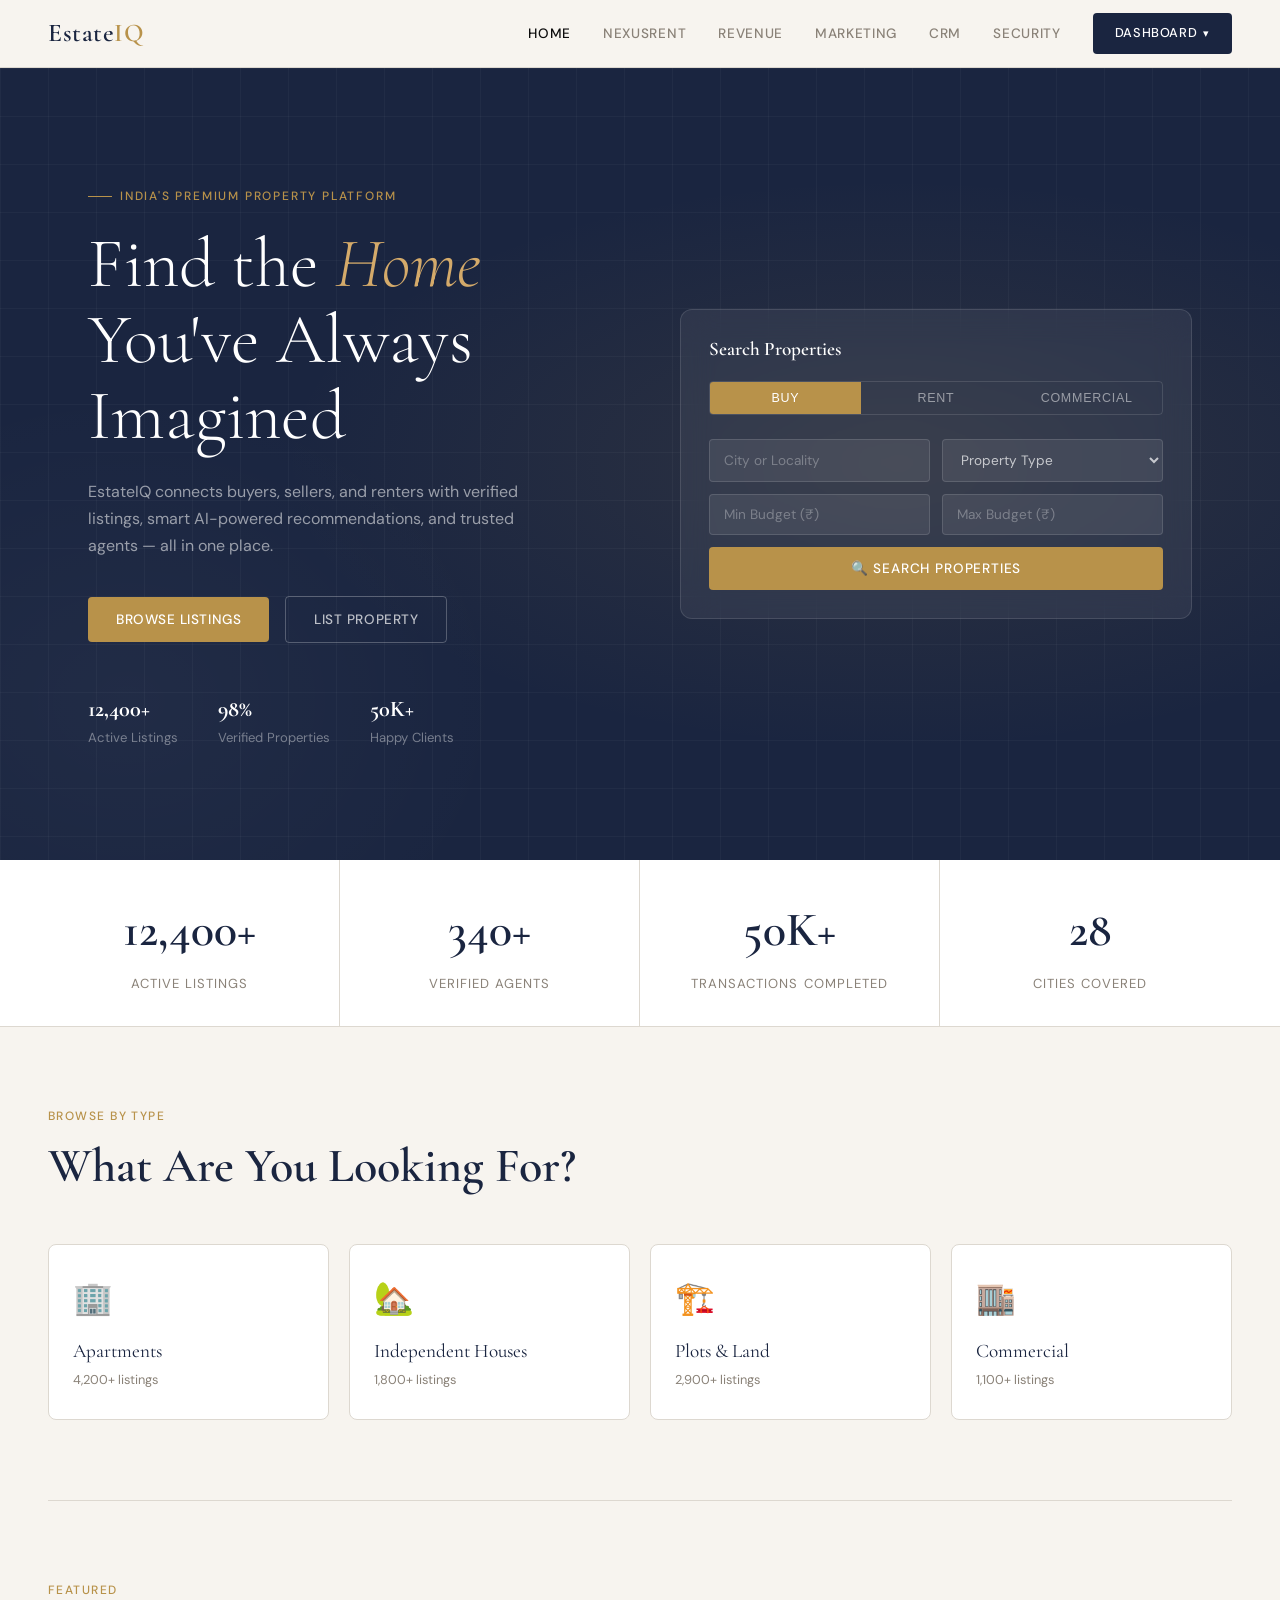
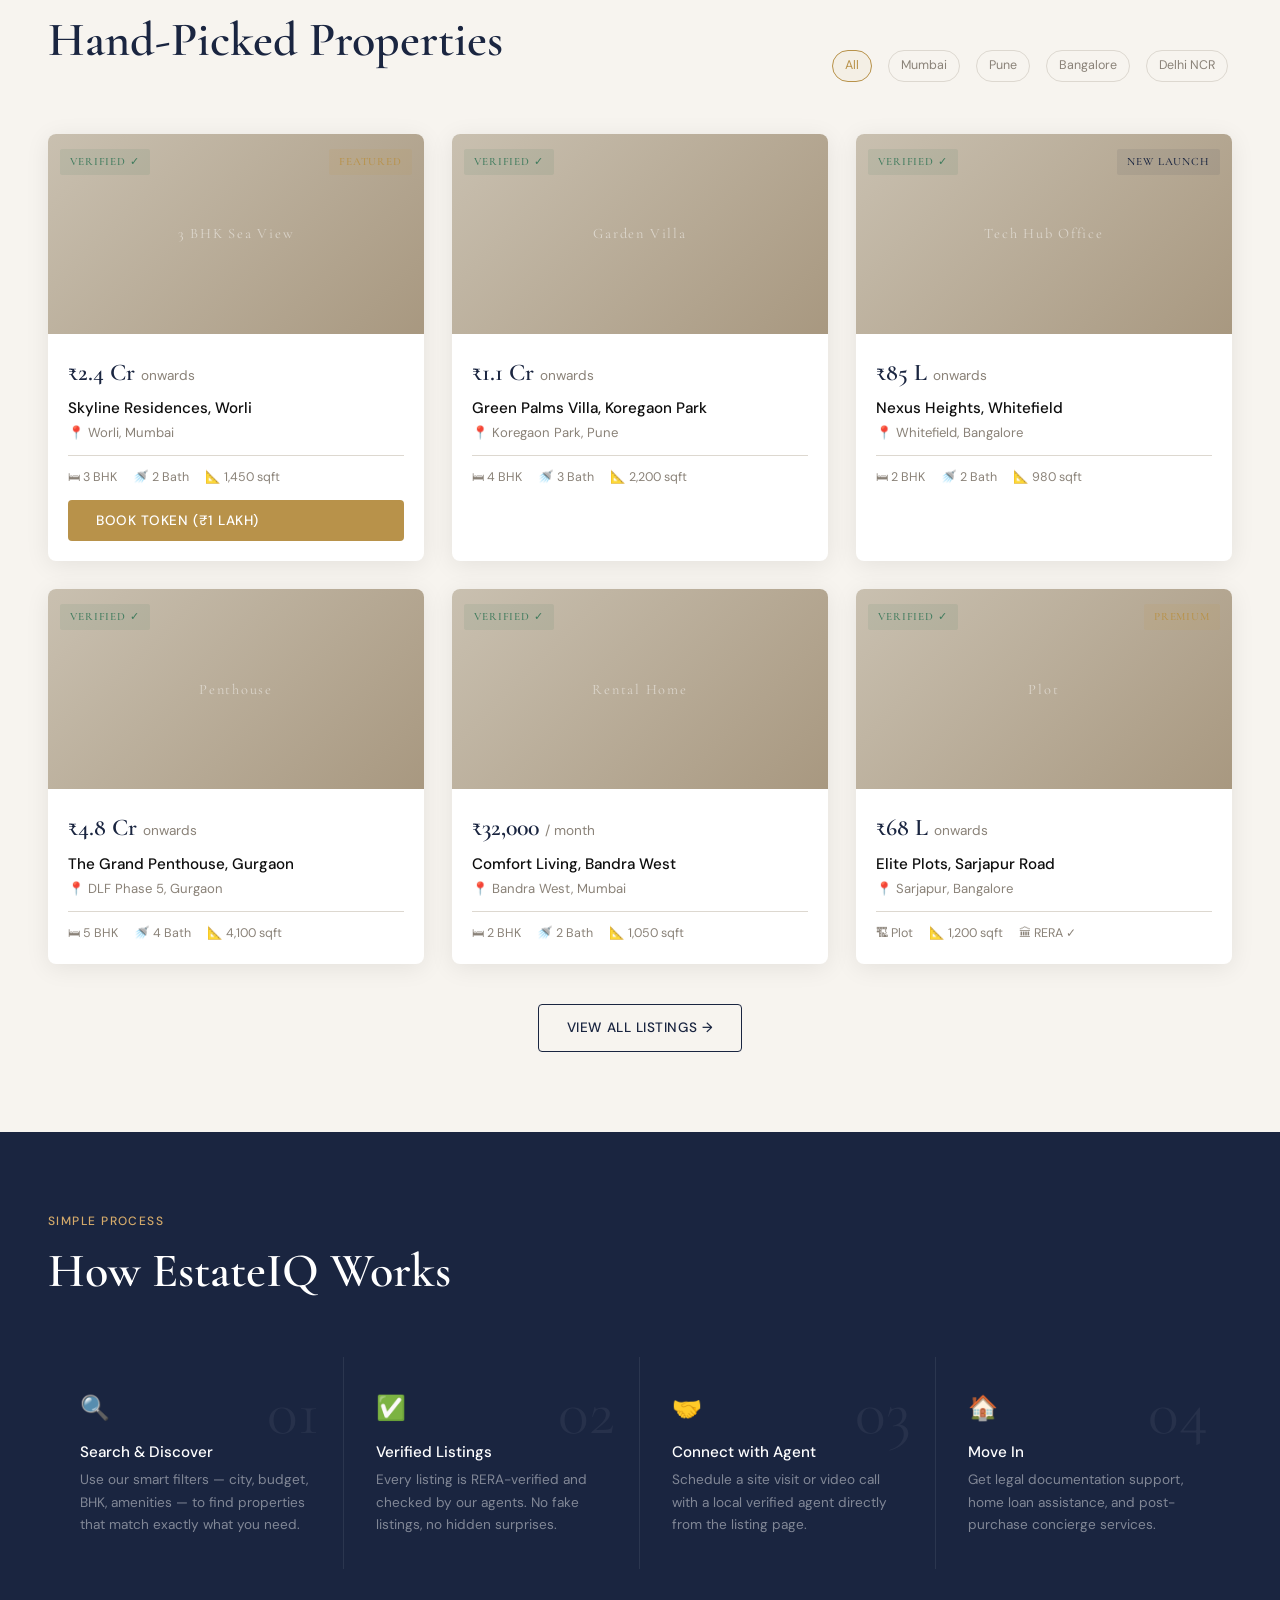
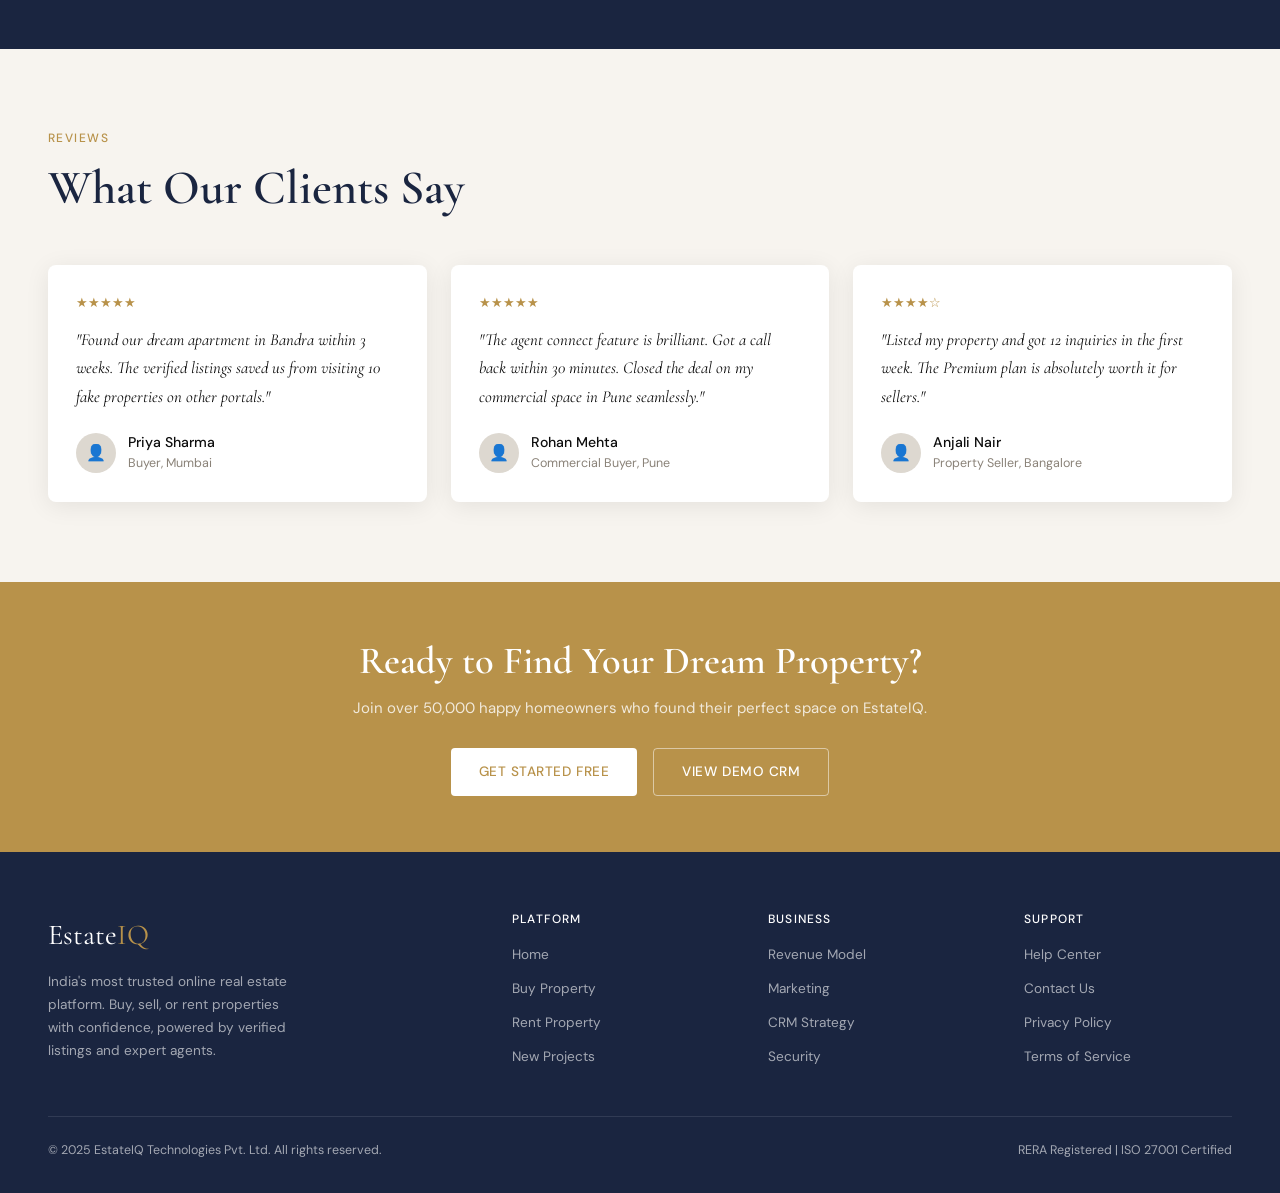
==== commit b11c37c3: "rental" ====
--- a/index.html
+++ b/index.html
@@ -453,11 +453,19 @@
     <a href="index.html" class="nav-logo">Estate<span>IQ</span></a>
     <div class="nav-links">
       <a href="index.html" class="active">Home</a>
+  <a href="nexusrent.html">NexusRent</a>
       <a href="revenue.html">Revenue</a>
       <a href="marketing.html">Marketing</a>
       <a href="crm.html">CRM</a>
       <a href="security.html">Security</a>
-      <a href="security.html" class="nav-cta">Sign In</a>
+      <div class="nav-dropdown">
+        <a href="#" class="nav-cta nav-dropdown-toggle">Dashboard</a>
+        <div class="nav-dropdown-menu">
+          <a href="landowner.html">Landowner</a>
+          <a href="client.html">Client (Tenant)</a>
+          <a href="admin.html">Admin</a>
+        </div>
+      </div>
     </div>
   </nav>
 
--- a/style.css
+++ b/style.css
@@ -83,6 +83,59 @@
 }
 
 .nav-cta:hover { background: var(--gold) !important; color: var(--white) !important; }
+
+.nav-dropdown {
+  position: relative;
+}
+
+.nav-dropdown-toggle {
+  display: inline-flex;
+  align-items: center;
+  gap: 6px;
+}
+
+.nav-dropdown-toggle::after {
+  content: '▾';
+  font-size: 0.7rem;
+}
+
+.nav-dropdown-menu {
+  position: absolute;
+  top: calc(100% + 10px);
+  right: 0;
+  min-width: 180px;
+  background: var(--white);
+  border: 1px solid var(--border);
+  border-radius: 10px;
+  box-shadow: 0 12px 28px rgba(13,13,13,0.14);
+  display: none;
+  overflow: hidden;
+  z-index: 250;
+}
+
+.nav-dropdown-menu a {
+  display: block;
+  padding: 10px 14px;
+  font-size: 0.8rem;
+  color: var(--navy);
+  text-transform: uppercase;
+  letter-spacing: 0.06em;
+  border-bottom: 1px solid var(--border);
+}
+
+.nav-dropdown-menu a:last-child {
+  border-bottom: none;
+}
+
+.nav-dropdown-menu a:hover,
+.nav-dropdown-menu a.active {
+  background: rgba(184,146,74,0.1);
+  color: var(--gold);
+}
+
+.nav-dropdown:hover .nav-dropdown-menu {
+  display: block;
+}
 
 /* BUTTONS */
 .btn {
@@ -135,6 +188,846 @@
   line-height: 1.7;
 }
 
+/* NEXUSRENT FEATURE */
+.nexus-hero {
+  display: grid;
+  grid-template-columns: 1.1fr 0.9fr;
+  gap: 36px;
+  margin-top: 32px;
+  align-items: stretch;
+}
+
+.nexus-summary {
+  background: var(--white);
+  border: 1px solid var(--border);
+  border-radius: 8px;
+  padding: 28px;
+}
+
+.nexus-callout {
+  background: var(--navy);
+  color: var(--white);
+  border-radius: 8px;
+  padding: 28px;
+  box-shadow: var(--card-shadow);
+}
+
+.nexus-callout p {
+  color: rgba(255,255,255,0.75);
+}
+
+.nexus-grid {
+  display: grid;
+  grid-template-columns: repeat(3, 1fr);
+  gap: 20px;
+  margin-top: 28px;
+}
+
+.nexus-card {
+  background: var(--white);
+  border: 1px solid var(--border);
+  border-radius: 8px;
+  padding: 24px;
+  box-shadow: var(--card-shadow);
+}
+
+.nexus-card h4 {
+  font-family: 'DM Sans', sans-serif;
+  font-size: 0.95rem;
+  font-weight: 600;
+  margin-bottom: 10px;
+  color: var(--navy);
+}
+
+.nexus-card p {
+  font-size: 0.85rem;
+  color: var(--muted);
+  line-height: 1.6;
+}
+
+.nexus-list {
+  display: grid;
+  gap: 10px;
+  margin-top: 14px;
+  color: var(--muted);
+  font-size: 0.85rem;
+}
+
+.nexus-list span {
+  display: flex;
+  gap: 10px;
+  align-items: flex-start;
+}
+
+.nexus-roadmap {
+  display: grid;
+  grid-template-columns: 1.1fr 0.9fr;
+  gap: 32px;
+  margin-top: 32px;
+}
+
+.nexus-metric {
+  background: var(--paper);
+  border: 1px solid var(--border);
+  border-radius: 8px;
+  padding: 20px;
+}
+
+.nexus-cta {
+  margin-top: 32px;
+  display: flex;
+  align-items: center;
+  justify-content: space-between;
+  gap: 16px;
+  flex-wrap: wrap;
+  padding: 24px;
+  background: rgba(184,146,74,0.08);
+  border: 1px solid rgba(184,146,74,0.2);
+  border-radius: 8px;
+}
+
+/* NEXUSRENT PAGE */
+.nexus-slider-wrap {
+  position: relative;
+  margin-top: 32px;
+}
+
+.nexus-slider {
+  display: grid;
+  grid-auto-flow: column;
+  grid-auto-columns: minmax(240px, 1fr);
+  gap: 16px;
+  overflow-x: auto;
+  padding: 8px 4px 12px;
+  scroll-behavior: smooth;
+}
+
+.nexus-slider::-webkit-scrollbar {
+  height: 6px;
+}
+
+.nexus-slider::-webkit-scrollbar-thumb {
+  background: rgba(26,37,64,0.2);
+  border-radius: 4px;
+}
+
+.nexus-slide {
+  background: var(--white);
+  border-radius: 10px;
+  padding: 20px;
+  border: 1px solid var(--border);
+  box-shadow: var(--card-shadow);
+}
+
+.nexus-slide h4 {
+  font-family: 'DM Sans', sans-serif;
+  font-size: 0.9rem;
+  margin-bottom: 8px;
+  color: var(--navy);
+}
+
+.nexus-slide p {
+  font-size: 0.82rem;
+  color: var(--muted);
+  line-height: 1.6;
+}
+
+.nexus-slider-btn {
+  position: absolute;
+  top: 50%;
+  transform: translateY(-50%);
+  width: 38px;
+  height: 38px;
+  border-radius: 50%;
+  border: 1px solid var(--border);
+  background: var(--white);
+  display: flex;
+  align-items: center;
+  justify-content: center;
+  cursor: pointer;
+  box-shadow: var(--card-shadow);
+}
+
+.nexus-slider-btn.left { left: -14px; }
+.nexus-slider-btn.right { right: -14px; }
+
+.nexus-feature-card {
+  display: grid;
+  grid-template-columns: 1.2fr 0.8fr;
+  gap: 24px;
+  align-items: stretch;
+  background: var(--white);
+  border-radius: 16px;
+  padding: 0;
+  border: 1px solid var(--border);
+  box-shadow: var(--card-shadow);
+  overflow: hidden;
+}
+
+.nexus-feature-text h3 {
+  font-family: 'Cormorant Garamond', serif;
+  font-size: 2rem;
+  color: var(--navy);
+  margin: 18px 24px 8px 24px;
+  font-weight: 700;
+}
+
+.nexus-feature-text p {
+  font-size: 1rem;
+  color: var(--muted);
+  line-height: 1.7;
+  margin: 0 24px 18px 24px;
+}
+
+.nexus-feature-text { display: flex; flex-direction: column; justify-content: center; padding: 24px 28px; }
+
+.nexus-feature-media {
+  height: 420px;
+  background-size: cover;
+  background-position: center;
+  position: relative;
+  overflow: hidden;
+  border-radius: 12px 0 0 12px;
+}
+
+.nexus-feature-media::after {
+  content: '';
+  position: absolute;
+  inset: 0;
+  background: linear-gradient(135deg, rgba(26,37,64,0.4), rgba(26,37,64,0.05));
+}
+
+/* Feature big controls */
+.feature-prev, .feature-next {
+  position: absolute;
+  top: 50%;
+  transform: translateY(-50%);
+  z-index: 4;
+  background: rgba(255,255,255,0.9);
+  border: none;
+  width: 44px;
+  height: 44px;
+  border-radius: 50%;
+  font-size: 1.6rem;
+  cursor: pointer;
+}
+.feature-prev { left: 10px; }
+.feature-next { right: 10px; }
+
+.feature-pause {
+  position: absolute;
+  bottom: 18px;
+  right: 18px;
+  z-index: 5;
+  background: rgba(255,255,255,0.9);
+  border: none;
+  padding: 8px 10px;
+  border-radius: 8px;
+  font-size: 0.95rem;
+  cursor: pointer;
+}
+
+.feature-dots {
+  position: absolute;
+  left: 50%;
+  transform: translateX(-50%);
+  bottom: 12px;
+  display: flex;
+  gap: 8px;
+  z-index: 4;
+}
+.feature-dot {
+  width: 28px;
+  height: 10px;
+  border-radius: 12px;
+  border: 2px solid rgba(255,255,255,0.9);
+  background: rgba(0,0,0,0.15);
+  cursor: pointer;
+}
+.feature-dot.active { background: rgba(255,255,255,0.95); }
+
+.nexus-feature-label {
+  position: absolute;
+  left: 16px;
+  bottom: 16px;
+  background: rgba(255,255,255,0.9);
+  padding: 6px 12px;
+  border-radius: 20px;
+  font-size: 0.72rem;
+  color: var(--navy);
+  letter-spacing: 0.08em;
+  text-transform: uppercase;
+}
+
+.nexus-feature-controls {
+  display: flex;
+  gap: 8px;
+  margin-top: 16px;
+}
+
+.nexus-filter-bar {
+  display: grid;
+  grid-template-columns: repeat(4, 1fr);
+  gap: 12px;
+  margin-top: 24px;
+}
+
+.nexus-filter-bar .form-input,
+.nexus-filter-bar .form-select {
+  background: var(--white);
+}
+
+.nexus-filter-tags {
+  display: flex;
+  flex-wrap: wrap;
+  gap: 8px;
+  margin-top: 16px;
+}
+
+.nexus-filter-tag {
+  border: 1px solid var(--border);
+  background: var(--white);
+  padding: 6px 12px;
+  border-radius: 20px;
+  font-size: 0.75rem;
+  color: var(--muted);
+  cursor: pointer;
+  transition: all 0.2s;
+}
+
+.nexus-filter-tag.active {
+  border-color: var(--gold);
+  color: var(--gold);
+  background: rgba(184,146,74,0.08);
+}
+
+.nexus-property-grid {
+  display: grid;
+  grid-template-columns: repeat(3, 1fr);
+  gap: 20px;
+  margin-top: 32px;
+}
+
+.nexus-property-card {
+  border: 1px solid var(--border);
+  border-radius: 10px;
+  background: var(--white);
+  overflow: hidden;
+  box-shadow: var(--card-shadow);
+  cursor: pointer;
+  transition: transform 0.2s, box-shadow 0.2s, border-color 0.2s;
+}
+
+.nexus-property-card:hover {
+  transform: translateY(-4px);
+  border-color: var(--gold);
+  box-shadow: 0 12px 36px rgba(13,13,13,0.12);
+}
+
+.nexus-property-card.active {
+  border-color: var(--gold);
+  box-shadow: 0 12px 36px rgba(13,13,13,0.16);
+}
+
+.nexus-property-img {
+  height: 140px;
+  background: linear-gradient(135deg, #8fa3b8 0%, #5d7a94 100%);
+  display: flex;
+  align-items: center;
+  justify-content: center;
+  color: rgba(255,255,255,0.7);
+  font-family: 'Cormorant Garamond', serif;
+  letter-spacing: 0.08em;
+  background-size: cover;
+  background-position: center;
+  position: relative;
+}
+
+.nexus-property-img::after {
+  content: '';
+  position: absolute;
+  inset: 0;
+  background: linear-gradient(180deg, rgba(26,37,64,0.15), rgba(26,37,64,0.55));
+}
+
+.nexus-property-img span {
+  position: relative;
+  z-index: 1;
+}
+
+/* BHK badge on property cards */
+.prop-bhk {
+  position: absolute;
+  top: 10px;
+  left: 10px;
+  background: rgba(26,37,64,0.9);
+  color: white;
+  padding: 6px 8px;
+  border-radius: 6px;
+  font-size: 0.78rem;
+  font-weight: 600;
+  z-index: 2;
+}
+
+.nexus-property-body {
+  padding: 18px;
+}
+
+.nexus-property-body h4 {
+  font-family: 'DM Sans', sans-serif;
+  font-size: 0.92rem;
+  margin-bottom: 6px;
+  color: var(--navy);
+}
+
+.nexus-property-meta {
+  font-size: 0.78rem;
+  color: var(--muted);
+  display: flex;
+  flex-wrap: wrap;
+  gap: 8px;
+}
+
+.nexus-detail-wrap {
+  display: grid;
+  grid-template-columns: 1.1fr 0.9fr;
+  gap: 28px;
+  margin-top: 32px;
+}
+
+.nexus-detail-card {
+  background: var(--white);
+  border-radius: 12px;
+  padding: 28px;
+  border: 1px solid var(--border);
+  box-shadow: var(--card-shadow);
+}
+
+.nexus-detail-header {
+  display: flex;
+  justify-content: space-between;
+  align-items: flex-start;
+  gap: 16px;
+  margin-bottom: 16px;
+}
+
+.nexus-rent {
+  font-family: 'Cormorant Garamond', serif;
+  font-size: 2rem;
+  color: var(--navy);
+}
+
+.nexus-detail-list {
+  display: grid;
+  gap: 10px;
+  font-size: 0.85rem;
+  color: var(--muted);
+}
+
+.nexus-amenities {
+  display: flex;
+  flex-wrap: wrap;
+  gap: 8px;
+  margin-top: 12px;
+}
+
+.nexus-amenities span {
+  background: var(--paper);
+  border: 1px solid var(--border);
+  border-radius: 20px;
+  padding: 4px 10px;
+  font-size: 0.72rem;
+  color: var(--muted);
+}
+
+.nexus-form-grid {
+  display: grid;
+  grid-template-columns: repeat(2, 1fr);
+  gap: 12px;
+}
+
+.nexus-form-grid.full {
+  grid-template-columns: 1fr;
+}
+
+.nexus-token {
+  background: rgba(26,37,64,0.06);
+  border: 1px solid rgba(26,37,64,0.12);
+  border-radius: 8px;
+  padding: 14px;
+  font-size: 0.85rem;
+  color: var(--navy);
+  margin-top: 12px;
+}
+
+.nexus-modal {
+  position: fixed;
+  inset: 0;
+  background: rgba(13,13,13,0.45);
+  display: none;
+  align-items: center;
+  justify-content: center;
+  z-index: 200;
+  padding: 24px 20px;
+  overflow-y: auto; /* allow scrolling if viewport is short */
+}
+
+.nexus-modal.active {
+  display: flex;
+}
+
+.nexus-modal-card {
+  background: var(--white);
+  border-radius: 12px;
+  box-shadow: 0 20px 60px rgba(13,13,13,0.3);
+  max-width: 1200px;
+  width: 80vw; /* take 80% of viewport width */
+  height: 80vh; /* take 80% of viewport height */
+  display: grid;
+  grid-template-columns: 1fr 1fr;
+  gap: 0;
+  overflow: hidden;
+  position: relative;
+  max-height: 90vh; /* fallback cap */
+}
+
+@media (max-width: 900px) {
+  .nexus-modal-card {
+    width: 95vw;
+    height: 85vh;
+    grid-template-columns: 1fr;
+    min-height: unset;
+  }
+  .nexus-modal-media {
+    min-height: 180px;
+    height: 180px;
+  }
+}
+
+@media (max-width: 600px) {
+  .nexus-modal-card {
+    border-radius: 6px;
+    padding: 0;
+  }
+  .nexus-modal-content {
+    padding: 14px;
+  }
+  .nexus-modal-close {
+    top: 8px;
+    right: 8px;
+    width: 28px;
+    height: 28px;
+    font-size: 0.9rem;
+  }
+}
+
+.nexus-modal-media {
+  background-size: cover;
+  background-position: center;
+  min-height: 100%;
+  position: relative;
+  max-height: 90vh;
+}
+
+/* modal carousel controls */
+.modal-carousel-btn {
+  position: absolute;
+  top: 50%;
+  transform: translateY(-50%);
+  width: 44px;
+  height: 44px;
+  border-radius: 50%;
+  border: none;
+  background: rgba(255,255,255,0.85);
+  display: flex;
+  align-items: center;
+  justify-content: center;
+  cursor: pointer;
+  z-index: 3;
+}
+.modal-carousel-btn.left { left: 12px; }
+.modal-carousel-btn.right { right: 12px; }
+
+.modal-image-counter {
+  position: absolute;
+  bottom: 12px;
+  left: 12px;
+  background: rgba(0,0,0,0.45);
+  color: #fff;
+  padding: 6px 8px;
+  border-radius: 6px;
+  font-size: 0.78rem;
+  z-index: 3;
+}
+
+.nexus-modal-media::after {
+  content: '';
+  position: absolute;
+  inset: 0;
+  background: linear-gradient(135deg, rgba(26,37,64,0.55), rgba(26,37,64,0.1));
+}
+
+.nexus-modal-content {
+  padding: 28px;
+  overflow-y: auto; /* scroll content when needed */
+  max-height: calc(90vh - 40px);
+}
+
+.nexus-modal-content::-webkit-scrollbar { width: 8px; }
+.nexus-modal-content::-webkit-scrollbar-thumb { background: rgba(26,37,64,0.12); border-radius: 6px; }
+
+.nexus-modal-close {
+  position: absolute;
+  top: 16px;
+  right: 16px;
+  width: 34px;
+  height: 34px;
+  border-radius: 50%;
+  border: none;
+  background: rgba(255,255,255,0.9);
+  cursor: pointer;
+  font-size: 1rem;
+}
+
+/* Landowner property modal refinements (no photo area — use space for content) */
+#owner-prop-modal .nexus-modal-card {
+  max-width: 900px;
+  width: 80vw;
+  grid-template-columns: 1fr 360px; /* wider content, right side for payments/bills */
+}
+
+#owner-prop-modal .nexus-modal-content {
+  padding: 28px 28px;
+}
+
+#owner-prop-modal .section-label {
+  letter-spacing: 0.12em;
+  color: var(--gold);
+  font-size: 0.72rem;
+}
+
+#owner-prop-modal #owner-tenant-list > div {
+  padding: 10px 0;
+  border-bottom: 1px solid var(--paper);
+}
+
+#owner-prop-modal #owner-tenant-list strong {
+  display: block;
+  color: var(--navy);
+  font-size: 0.95rem;
+}
+
+#owner-prop-modal #owner-tenant-list div > div {
+  color: var(--muted);
+  font-size: 0.88rem;
+  margin-top: 6px;
+}
+
+#owner-prop-modal #owner-payments > div,
+#owner-prop-modal #owner-bills > div {
+  display: flex;
+  justify-content: space-between;
+  align-items: center;
+  gap: 12px;
+  padding: 10px 0;
+  border-bottom: 1px solid #f3f1ec;
+}
+
+#owner-prop-modal #owner-payments > div:last-child,
+#owner-prop-modal #owner-bills > div:last-child {
+  border-bottom: none;
+}
+
+#owner-prop-modal .btn {
+  min-width: 150px;
+  padding: 10px 14px;
+  font-size: 0.85rem;
+}
+
+/* Make outline buttons look subtle and aligned */
+#owner-prop-modal .btn-outline {
+  border-color: var(--navy);
+  color: var(--navy);
+  background: transparent;
+}
+#owner-prop-modal .btn-outline:hover { background: var(--navy); color: #fff; }
+
+@media (max-width: 900px) {
+  #owner-prop-modal .nexus-modal-card { grid-template-columns: 1fr; width: 95vw; }
+  #owner-prop-modal #owner-payments > div,
+  #owner-prop-modal #owner-bills > div { flex-direction: column; align-items: flex-start; }
+  #owner-prop-modal .btn { width: 100%; }
+}
+
+/* Floating window styles for landlord property details (80% screen, centered) */
+.owner-floating {
+  position: fixed;
+  inset: 0;
+  display: none;
+  align-items: center;
+  justify-content: center;
+  background: rgba(13,13,13,0.45);
+  z-index: 800;
+  padding: 20px;
+}
+.owner-floating.active { display:flex; }
+.owner-floating-card {
+  background: var(--white);
+  width: 80vw;
+  height: 80vh;
+  max-width: 1100px;
+  max-height: 90vh;
+  border-radius: 10px;
+  box-shadow: 0 30px 80px rgba(10,10,10,0.3);
+  overflow: auto;
+  position: relative;
+}
+.owner-floating-body {
+  display: grid;
+  grid-template-columns: 1fr 360px;
+  gap: 24px;
+  padding: 28px;
+}
+.owner-floating-left h2 { margin-top:6px; margin-bottom:6px; font-size:1.3rem; color:var(--navy); }
+.owner-floating-right h4, .owner-floating-left h4 { margin-bottom:6px; color:var(--navy); }
+.owner-floating .nexus-modal-close { position:absolute; right:12px; top:12px; }
+
+@media (max-width: 900px) {
+  .owner-floating-body { grid-template-columns: 1fr; }
+}
+
+/* DASHBOARDS */
+.dashboard-hero {
+  background: linear-gradient(135deg, var(--navy) 0%, #2b3d69 100%);
+  color: var(--white);
+  border-radius: 14px;
+  padding: 34px;
+  margin-bottom: 24px;
+}
+
+.dashboard-hero p {
+  color: rgba(255,255,255,0.78);
+  max-width: 760px;
+}
+
+.dashboard-grid {
+  display: grid;
+  grid-template-columns: repeat(3, 1fr);
+  gap: 16px;
+}
+
+.dashboard-card {
+  background: var(--white);
+  border: 1px solid var(--border);
+  border-radius: 12px;
+  padding: 18px;
+  box-shadow: var(--card-shadow);
+}
+
+.dashboard-card h3,
+.dashboard-card h4 {
+  font-family: 'DM Sans', sans-serif;
+  color: var(--navy);
+  margin-bottom: 10px;
+}
+
+.metric-value {
+  font-family: 'Cormorant Garamond', serif;
+  font-size: 2rem;
+  color: var(--navy);
+}
+
+.metric-sub {
+  color: var(--muted);
+  font-size: 0.82rem;
+}
+
+.dash-list {
+  list-style: none;
+  display: grid;
+  gap: 8px;
+}
+
+.dash-list li {
+  border: 1px solid var(--border);
+  background: var(--paper);
+  border-radius: 8px;
+  padding: 10px;
+  font-size: 0.84rem;
+}
+
+.dashboard-table {
+  width: 100%;
+  border-collapse: collapse;
+  font-size: 0.84rem;
+}
+
+.dashboard-table th,
+.dashboard-table td {
+  border-bottom: 1px solid var(--border);
+  text-align: left;
+  padding: 10px 8px;
+}
+
+.dashboard-table th {
+  color: var(--muted);
+  font-weight: 500;
+  text-transform: uppercase;
+  letter-spacing: 0.06em;
+  font-size: 0.74rem;
+}
+
+.dashboard-table tr:last-child td {
+  border-bottom: none;
+}
+
+.chart-wrap {
+  display: flex;
+  flex-direction: column; /* stack legend above the chart */
+  align-items: stretch;
+  gap: 12px;
+  height: 260px; /* allow chart to be larger vertically */
+  padding: 12px 16px 12px;
+}
+
+.chart-bar {
+  flex: 1;
+  background: linear-gradient(180deg, var(--gold) 0%, #9d7736 100%);
+  border-radius: 8px 8px 4px 4px;
+  min-height: 16px;
+  position: relative;
+}
+
+.chart-bar::after {
+  content: attr(data-label);
+  position: absolute;
+  bottom: -24px;
+  left: 50%;
+  transform: translateX(-50%);
+  font-size: 0.72rem;
+  color: var(--muted);
+}
+
+.status-chip {
+  display: inline-block;
+  padding: 3px 8px;
+  border-radius: 20px;
+  font-size: 0.7rem;
+  font-weight: 600;
+  letter-spacing: 0.05em;
+  text-transform: uppercase;
+}
+
+.status-open { background: rgba(160,48,48,0.1); color: var(--danger); }
+.status-progress { background: rgba(184,146,74,0.14); color: #7e612c; }
+.status-ok { background: rgba(61,122,92,0.14); color: var(--success); }
+
+@media (max-width: 980px) {
+  .dashboard-grid {
+    grid-template-columns: 1fr;
+  }
+}
+
 /* CARDS */
 .card {
   background: var(--white);
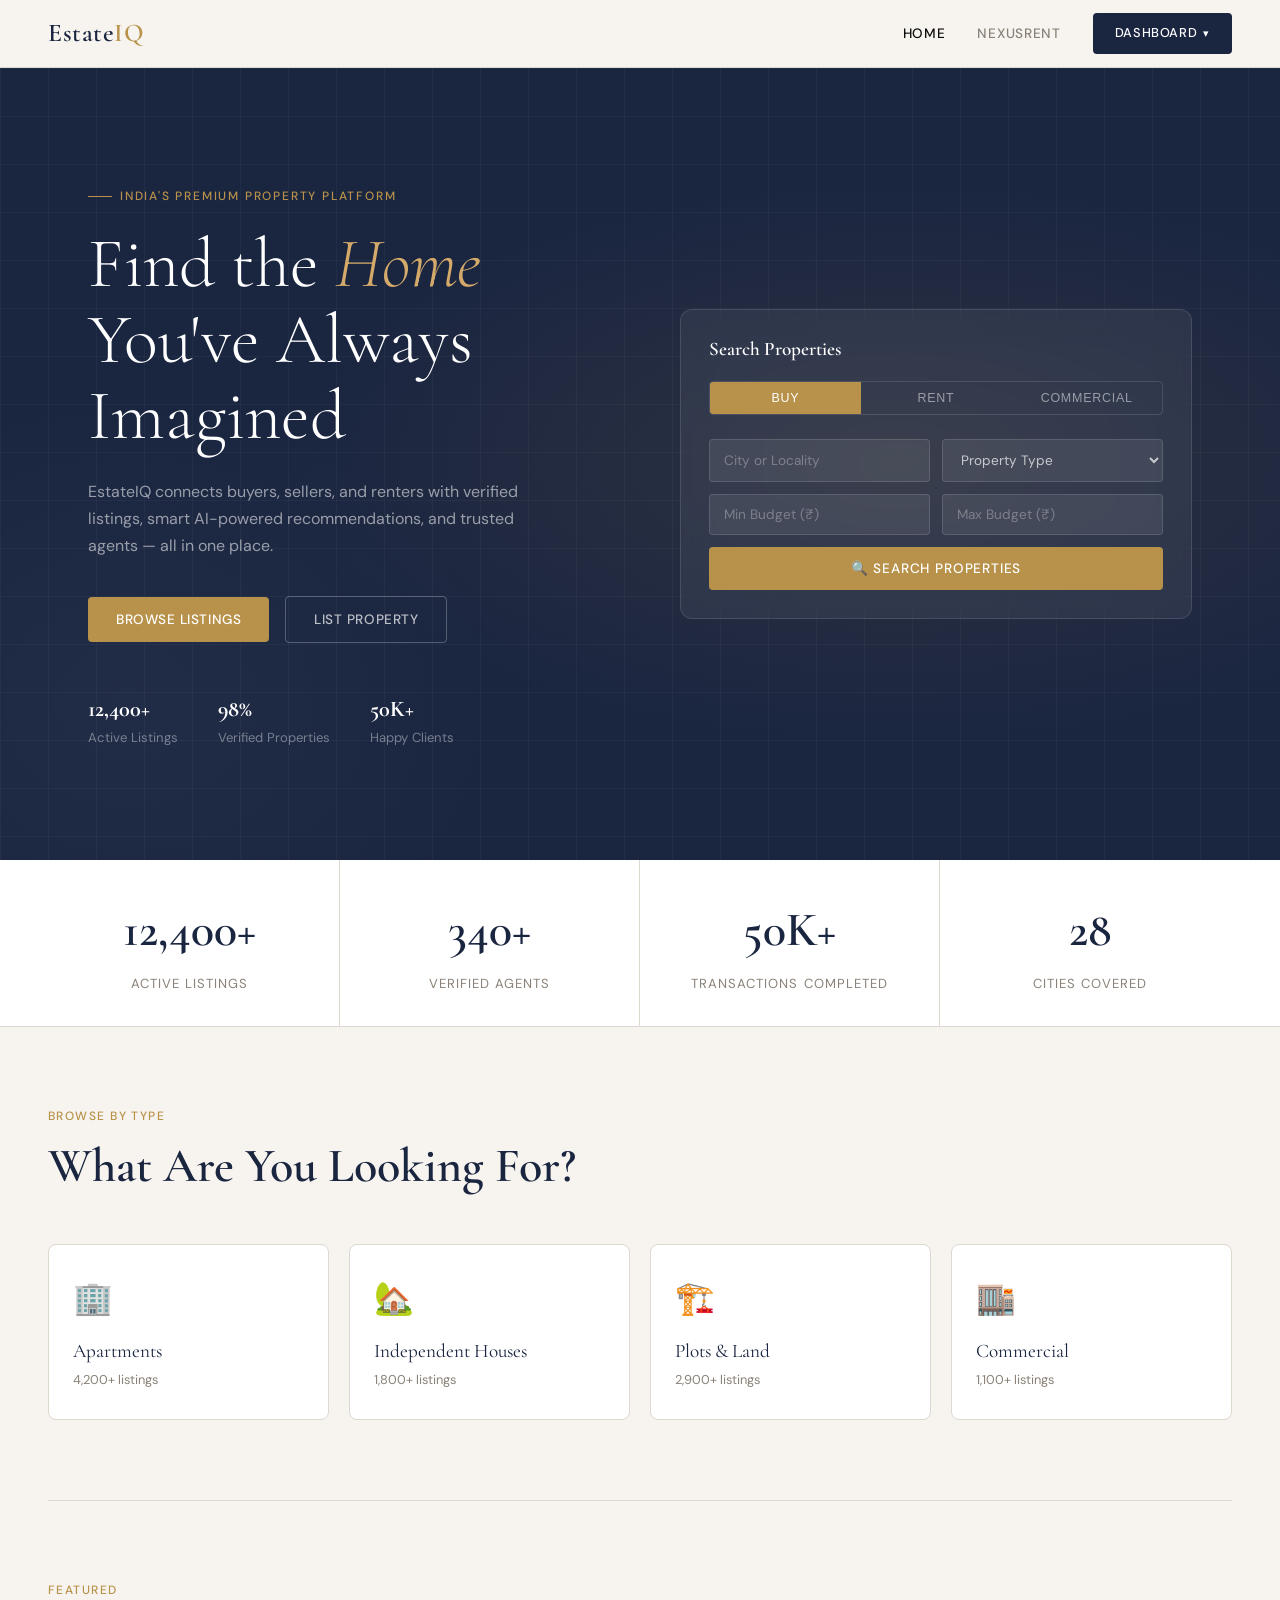
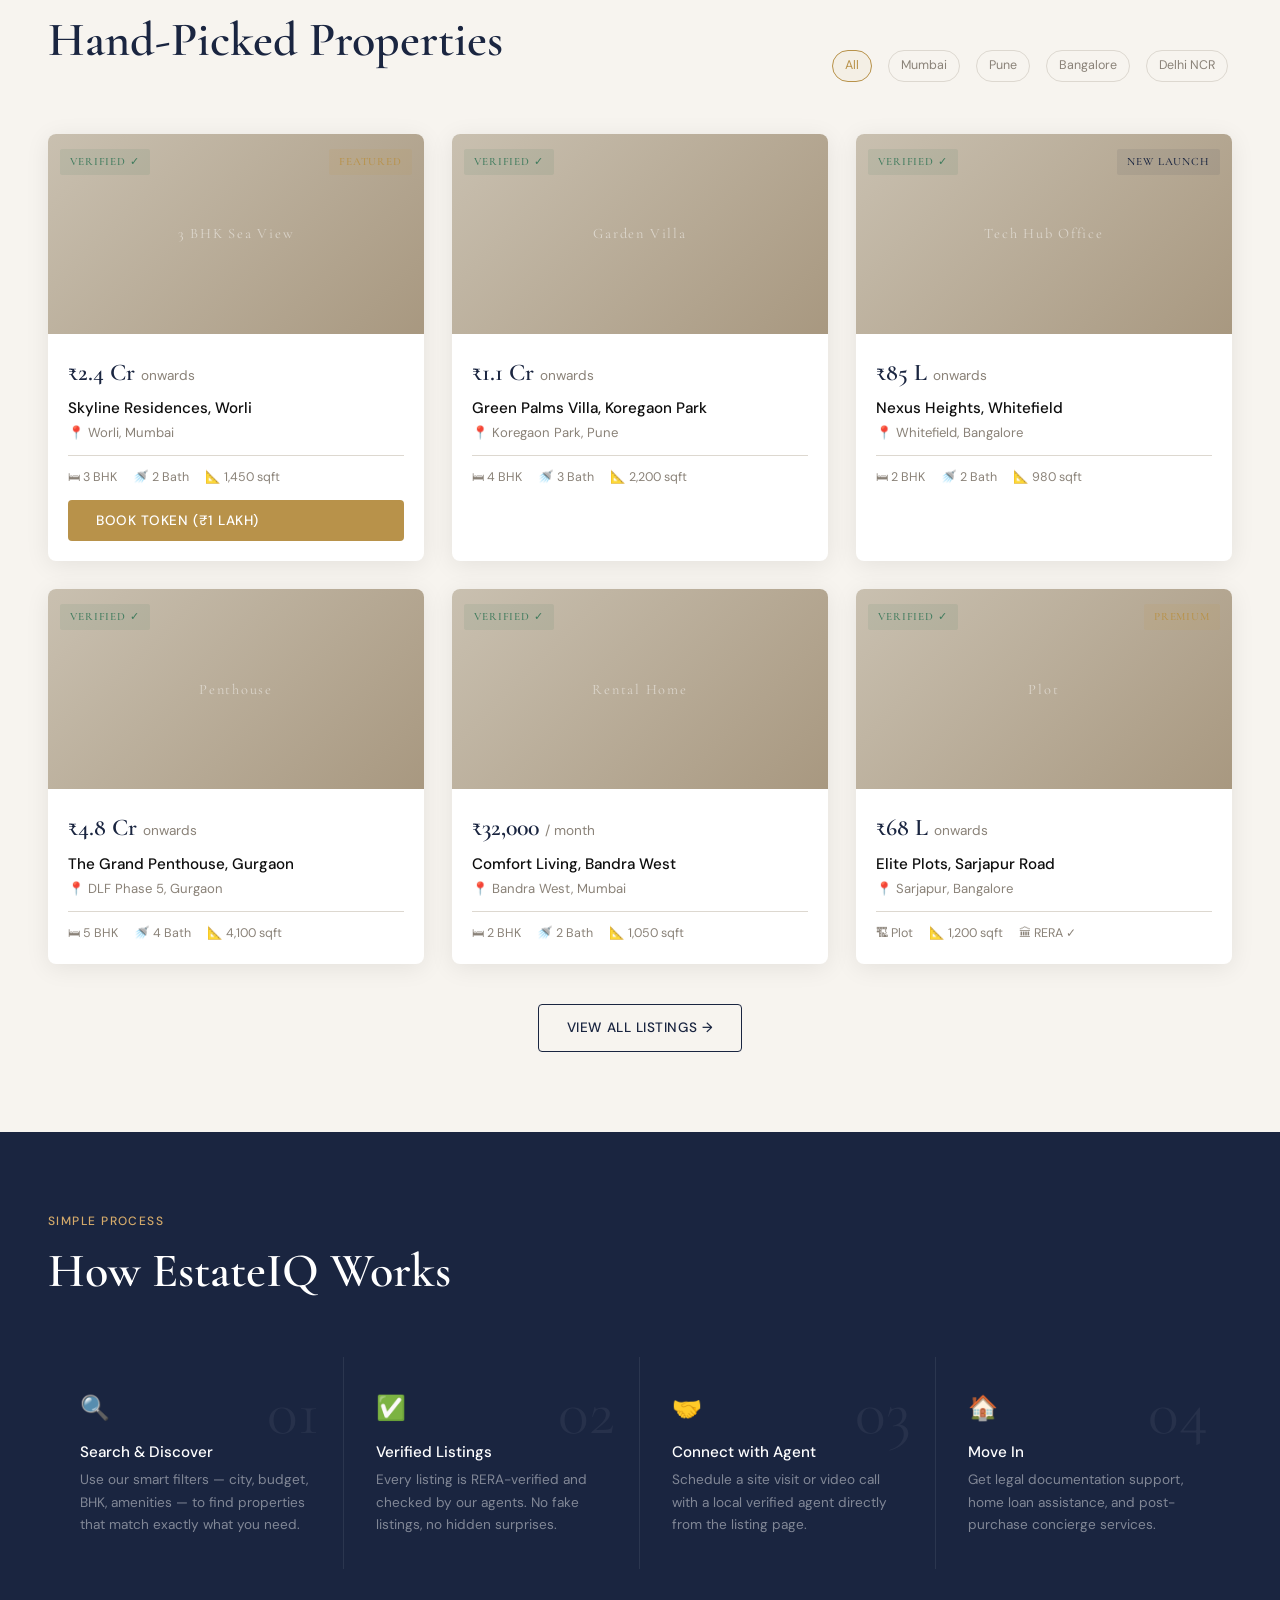
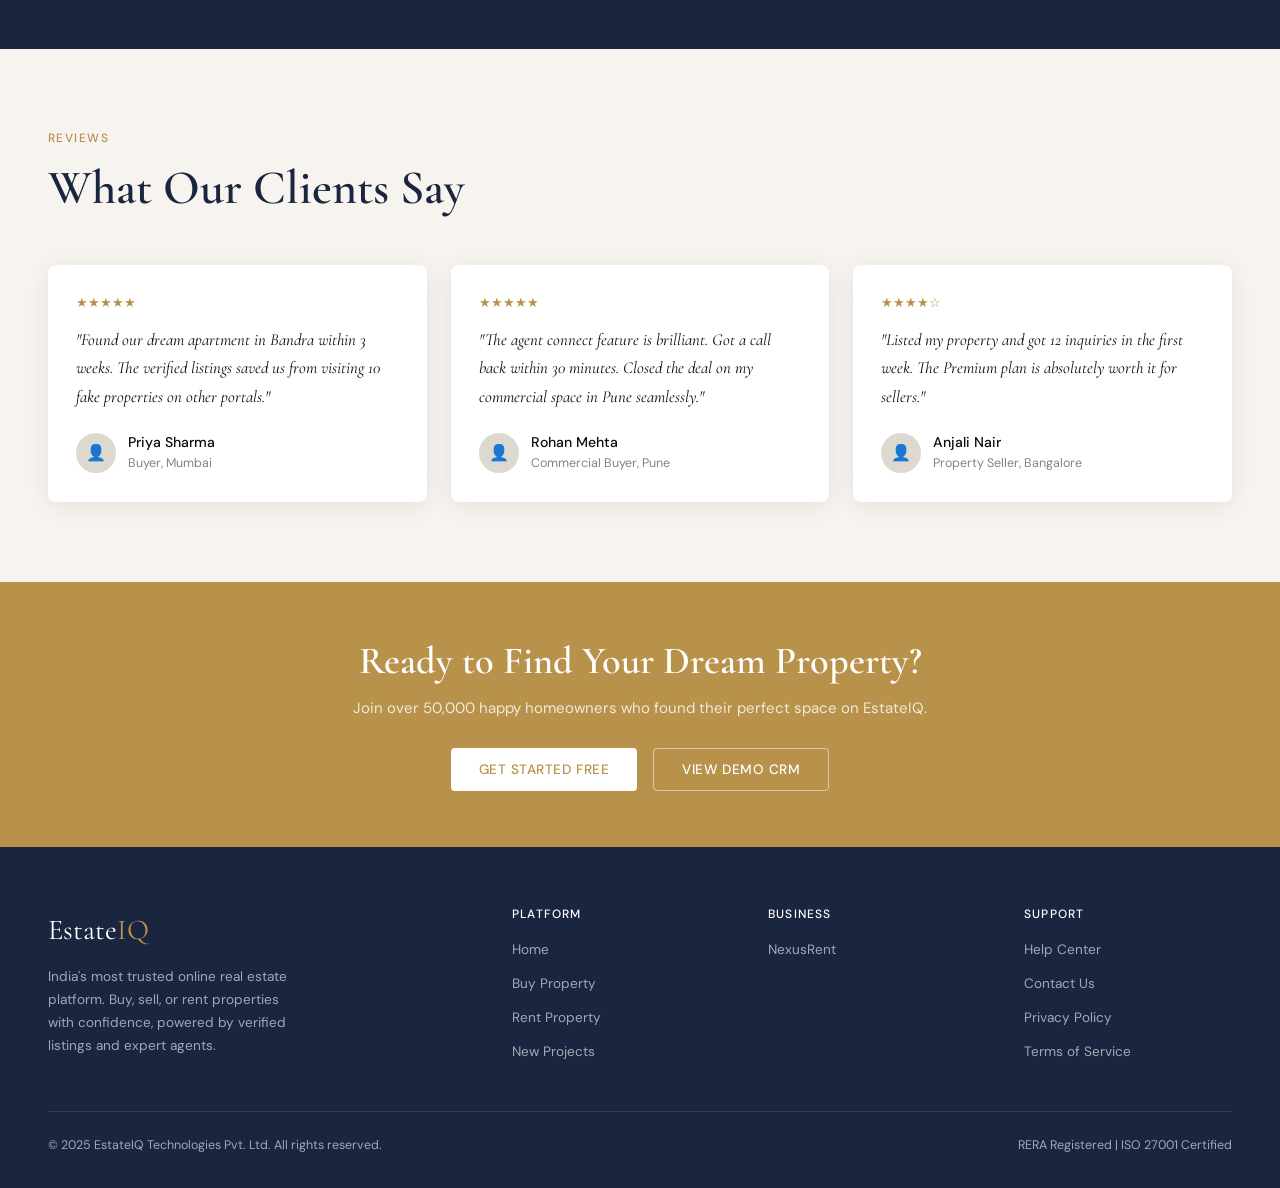
==== commit bee27281: "dashboard" ====
--- a/index.html
+++ b/index.html
@@ -453,11 +453,7 @@
     <a href="index.html" class="nav-logo">Estate<span>IQ</span></a>
     <div class="nav-links">
       <a href="index.html" class="active">Home</a>
-  <a href="nexusrent.html">NexusRent</a>
-      <a href="revenue.html">Revenue</a>
-      <a href="marketing.html">Marketing</a>
-      <a href="crm.html">CRM</a>
-      <a href="security.html">Security</a>
+      <a href="nexusrent.html">NexusRent</a>
       <div class="nav-dropdown">
         <a href="#" class="nav-cta nav-dropdown-toggle">Dashboard</a>
         <div class="nav-dropdown-menu">
@@ -798,9 +794,8 @@
       <h2>Ready to Find Your Dream Property?</h2>
       <p>Join over 50,000 happy homeowners who found their perfect space on EstateIQ.</p>
       <div style="display:flex;gap:16px;justify-content:center;flex-wrap:wrap;">
-        <a href="security.html" class="btn btn-white">Get Started Free</a>
-        <a href="crm.html" class="btn"
-          style="background:transparent;color:white;border:1.5px solid rgba(255,255,255,0.5)">View Demo CRM</a>
+        <button class="btn btn-white">Get Started Free</button>
+        <button class="btn" style="background:transparent;color:white;border:1.5px solid rgba(255,255,255,0.5)">View Demo CRM</button>
       </div>
     </div>
   </div>
@@ -825,10 +820,7 @@
       <div class="footer-col">
         <h4>Business</h4>
         <ul>
-          <li><a href="revenue.html">Revenue Model</a></li>
-          <li><a href="marketing.html">Marketing</a></li>
-          <li><a href="crm.html">CRM Strategy</a></li>
-          <li><a href="security.html">Security</a></li>
+          <li><a href="nexusrent.html">NexusRent</a></li>
         </ul>
       </div>
       <div class="footer-col">
--- a/style.css
+++ b/style.css
@@ -134,6 +134,11 @@
 }
 
 .nav-dropdown:hover .nav-dropdown-menu {
+  display: block;
+}
+
+/* Keep dropdown open when clicked/focused (useful for keyboard and click persistence) */
+.nav-dropdown:focus-within .nav-dropdown-menu {
   display: block;
 }
 
@@ -924,6 +929,60 @@
   box-shadow: var(--card-shadow);
 }
 
+.admin-section-tabs {
+  display: flex;
+  gap: 10px;
+  flex-wrap: wrap;
+  margin: 4px 0 18px;
+}
+
+.admin-tab-btn {
+  border: 1px solid var(--border);
+  background: var(--white);
+  color: var(--navy);
+  border-radius: 999px;
+  padding: 8px 14px;
+  font-size: 0.78rem;
+  font-weight: 600;
+  letter-spacing: 0.05em;
+  text-transform: uppercase;
+  cursor: pointer;
+  transition: all 0.2s ease;
+}
+
+.admin-tab-btn:hover {
+  border-color: var(--gold);
+  color: var(--gold);
+}
+
+.admin-tab-btn.active {
+  background: var(--navy);
+  border-color: var(--navy);
+  color: var(--white);
+}
+
+.admin-tab-panel {
+  display: none;
+}
+
+.admin-tab-panel.active {
+  display: block;
+}
+
+.admin-embed-card {
+  padding: 20px;
+}
+
+.admin-page-embed {
+  width: 100%;
+  height: 78vh;
+  min-height: 740px;
+  border: 1px solid var(--border);
+  border-radius: 10px;
+  margin-top: 12px;
+  background: var(--paper);
+}
+
 .dashboard-card h3,
 .dashboard-card h4 {
   font-family: 'DM Sans', sans-serif;
@@ -988,6 +1047,72 @@
   gap: 12px;
   height: 260px; /* allow chart to be larger vertically */
   padding: 12px 16px 12px;
+}
+
+.viz-wrap {
+  display: grid;
+  gap: 12px;
+  align-items: center;
+  min-height: 240px;
+}
+
+.pie-legend {
+  display: grid;
+  gap: 8px;
+}
+
+.pie-legend-row {
+  display: grid;
+  grid-template-columns: 16px 1fr auto;
+  align-items: center;
+  gap: 8px;
+  font-size: 0.82rem;
+  color: var(--muted);
+}
+
+.pie-legend-row strong {
+  color: var(--navy);
+  font-weight: 600;
+  font-size: 0.82rem;
+}
+
+.legend-dot {
+  width: 12px;
+  height: 12px;
+  border-radius: 4px;
+  display: inline-block;
+}
+
+.revenue-stack {
+  display: flex;
+  height: 16px;
+  border-radius: 999px;
+  overflow: hidden;
+  background: rgba(26,37,64,0.08);
+}
+
+.revenue-segment {
+  height: 100%;
+}
+
+.chart-tooltip {
+  position: absolute;
+  z-index: 999;
+  background: #111;
+  color: #fff;
+  font-size: 0.75rem;
+  padding: 6px 10px;
+  border-radius: 6px;
+  box-shadow: 0 8px 16px rgba(0,0,0,0.2);
+  pointer-events: none;
+  opacity: 0;
+  transform: translateY(-6px);
+  transition: opacity 0.15s ease, transform 0.15s ease;
+}
+
+.chart-tooltip.active {
+  opacity: 1;
+  transform: translateY(0);
 }
 
 .chart-bar {
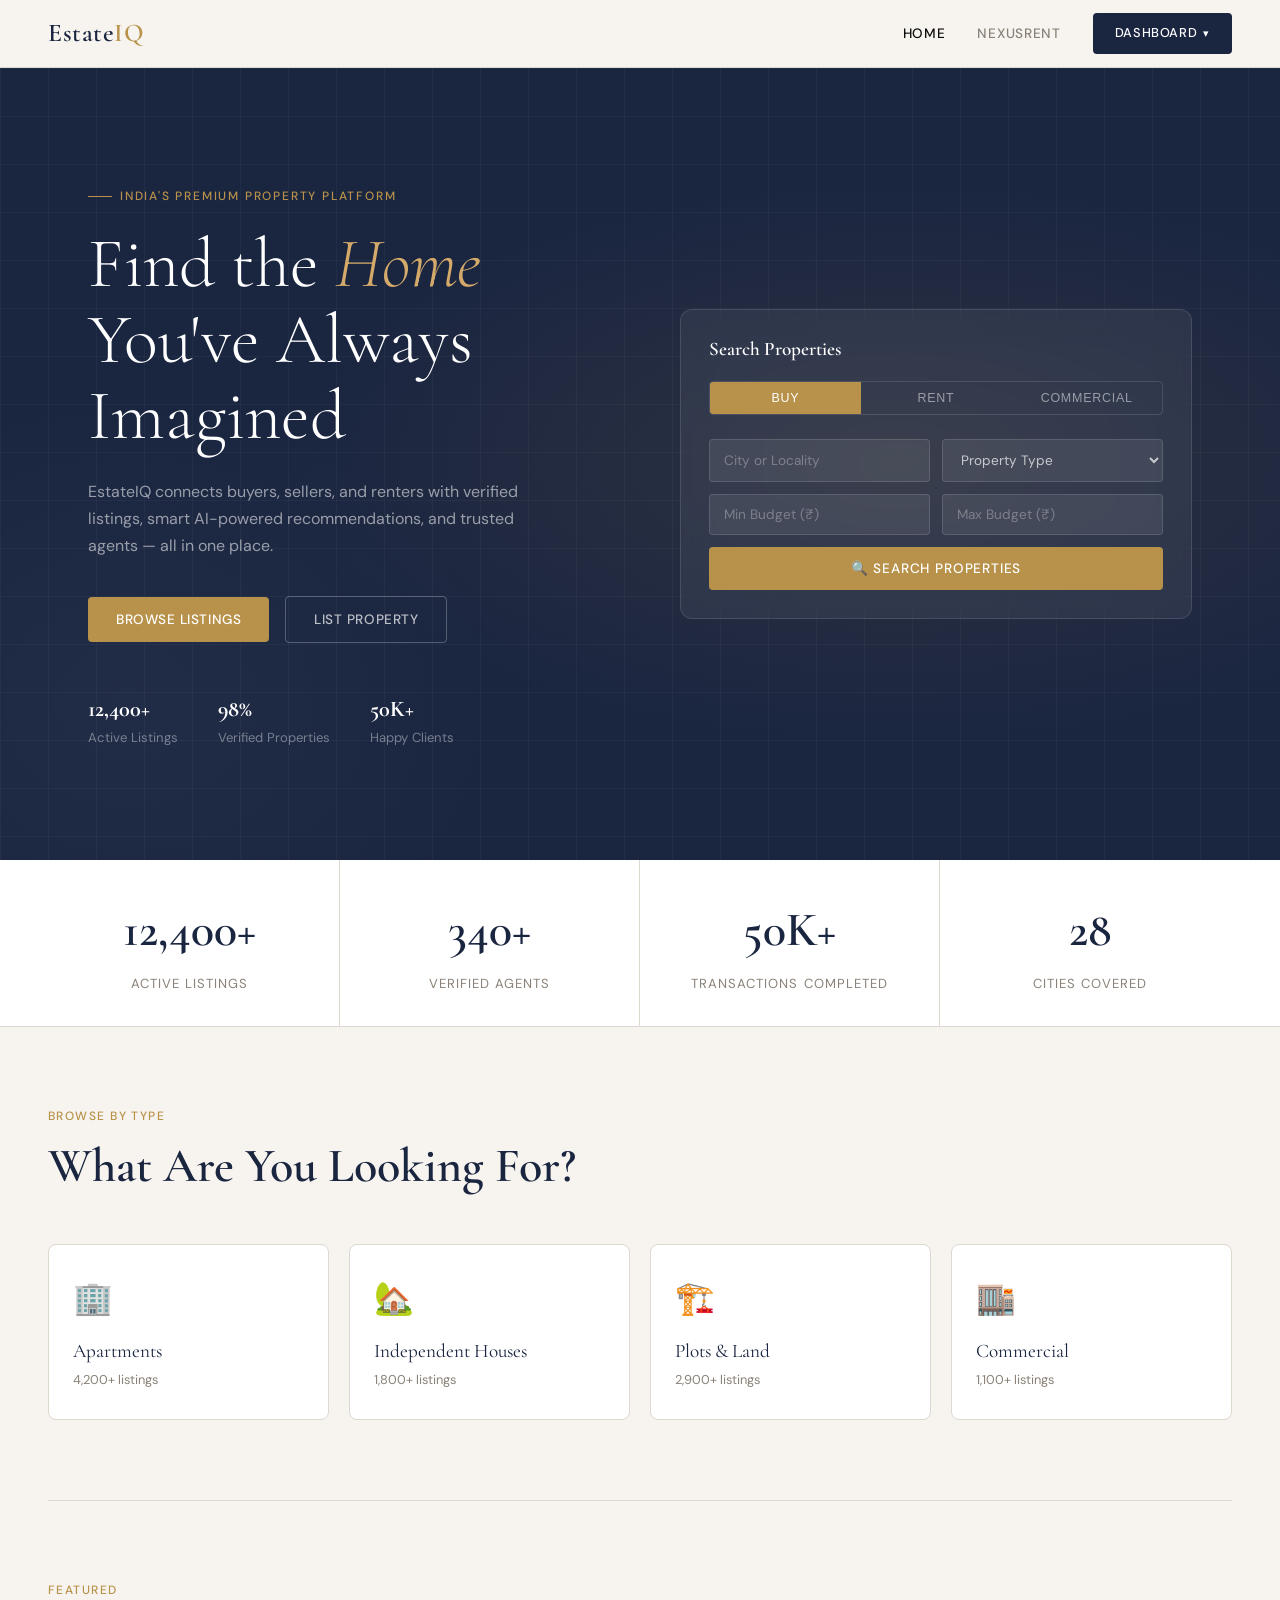
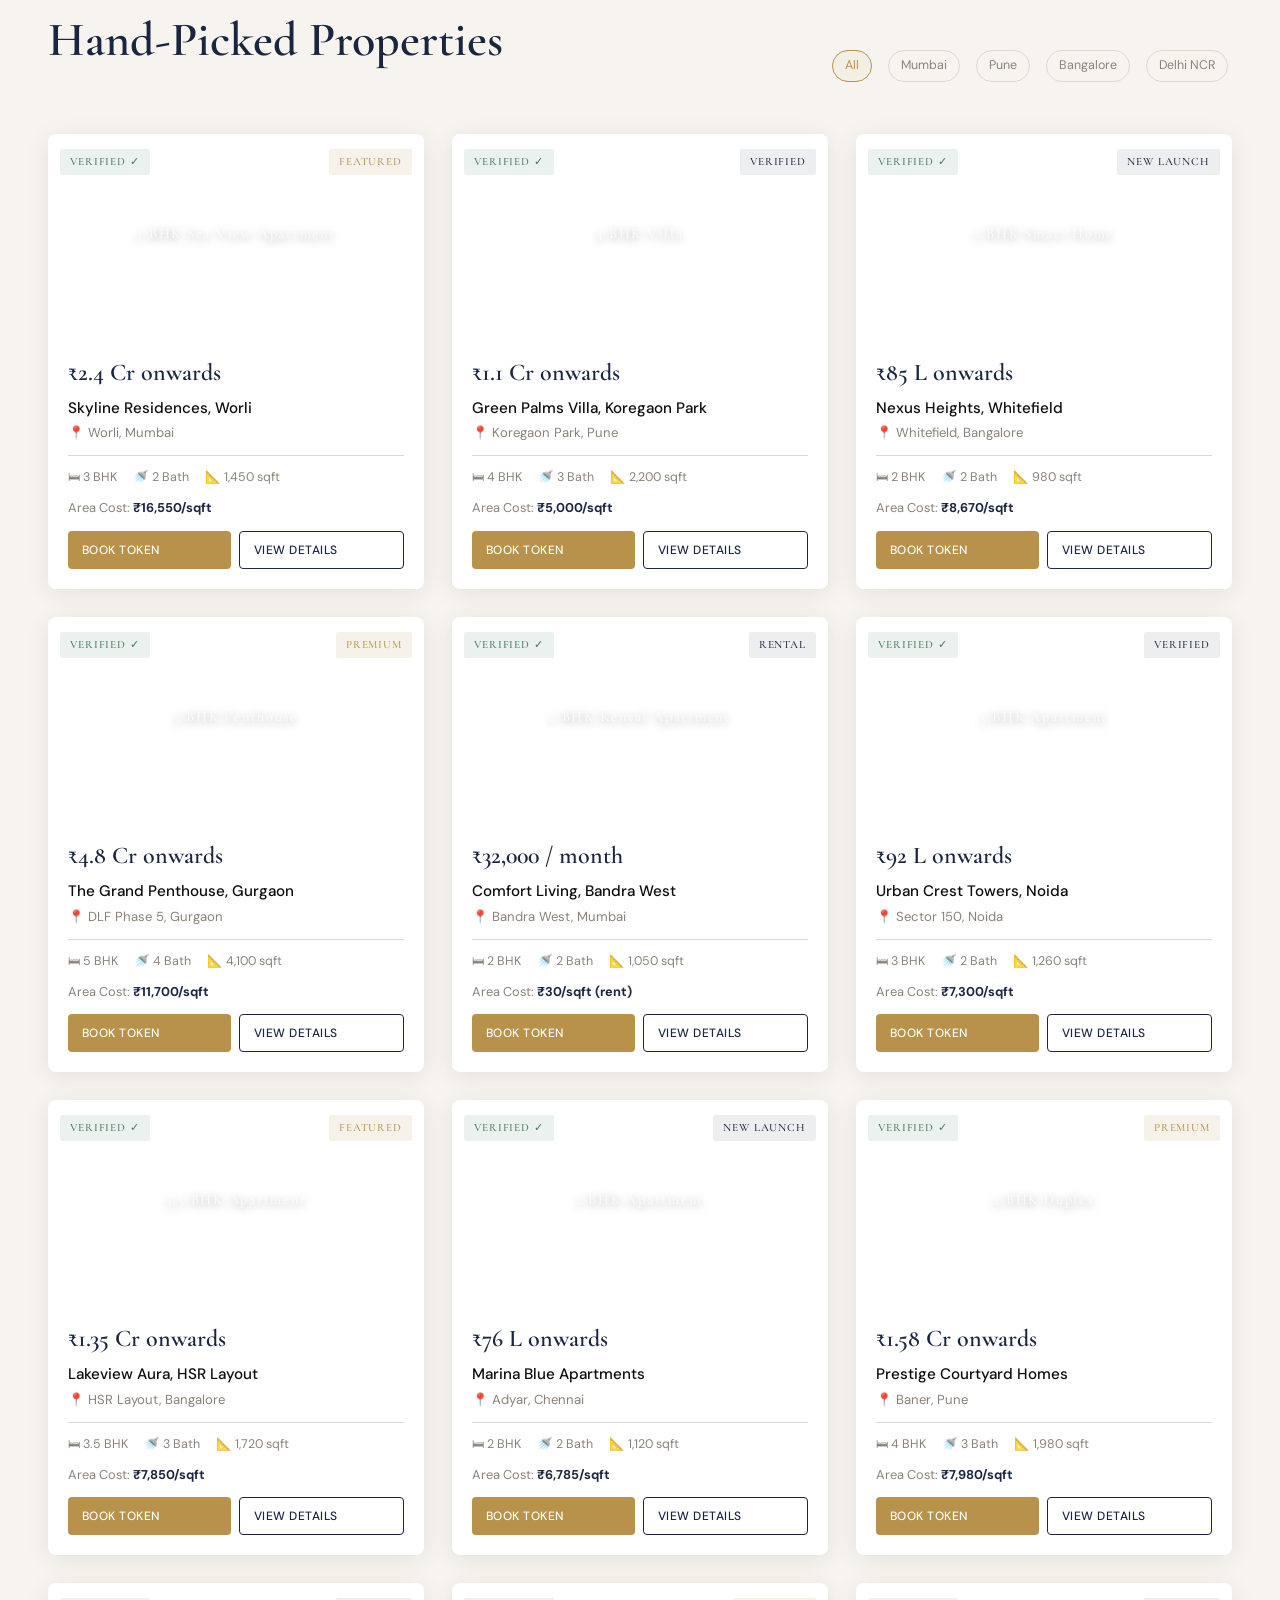
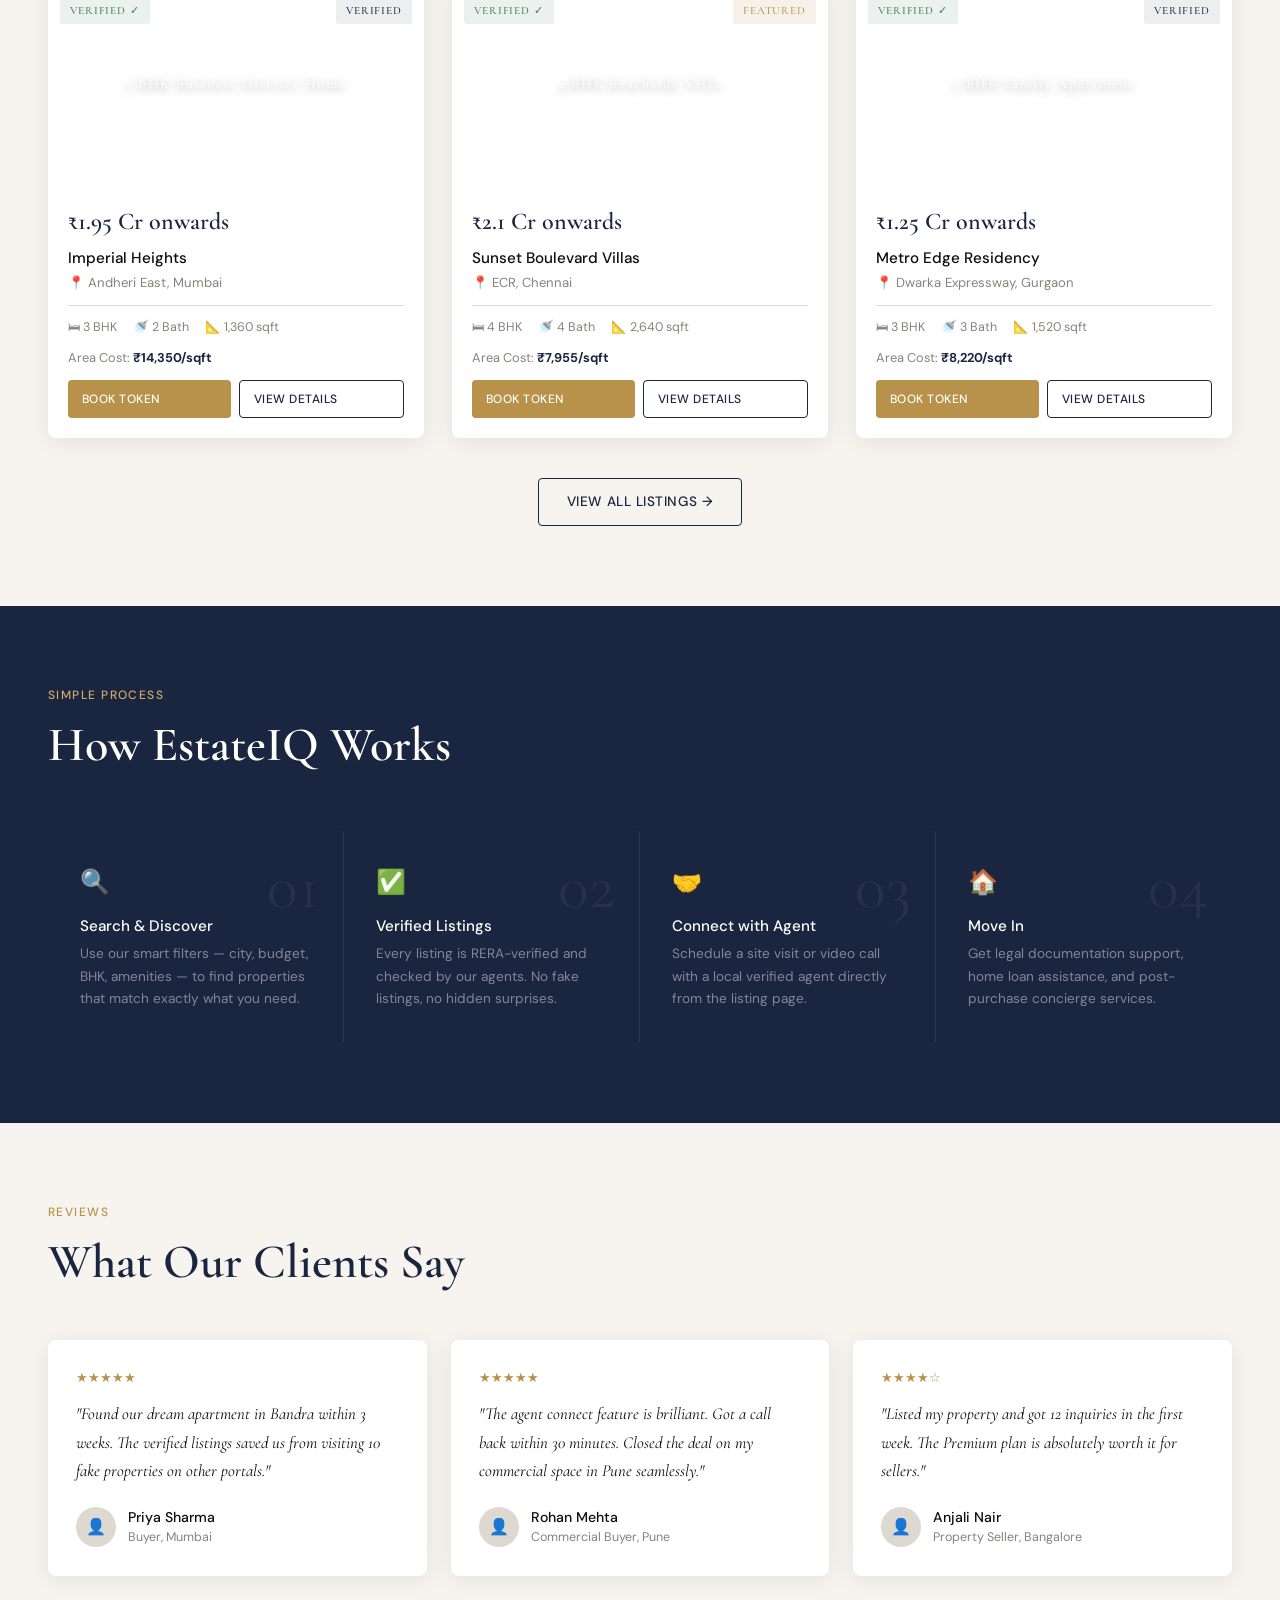
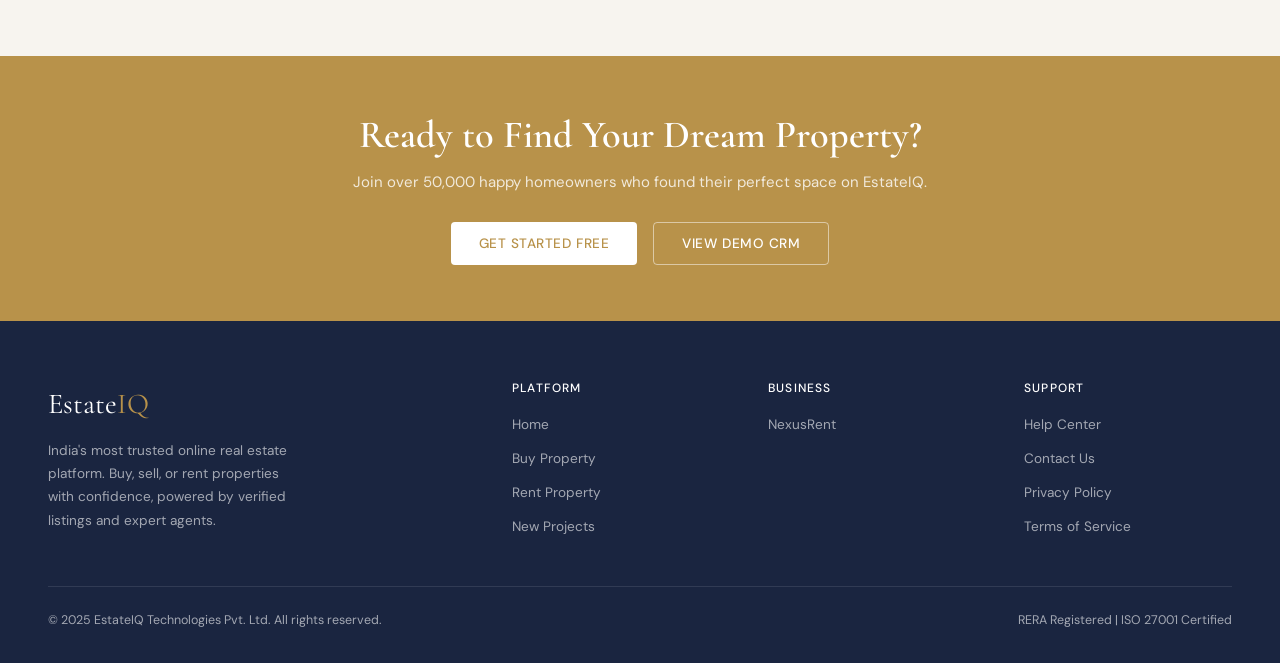
==== commit 03d24095: "tenet profilt" ====
--- a/index.html
+++ b/index.html
@@ -428,13 +428,15 @@
   </style>
   <script src="https://checkout.razorpay.com/v1/checkout.js"></script>
   <script>
-    function initTokenPayment() {
+    function initTokenPayment(propertyName, tokenAmount) {
+      var safeName = propertyName || "Selected Property";
+      var amount = Number(tokenAmount || 100000);
       var options = {
         "key": "rzp_test_SZLsFwKR6ceM6J", // <-- Add your test key here!
-        "amount": 10000000,
+        "amount": amount * 100,
         "currency": "INR",
         "name": "EstateIQ",
-        "description": "Token Deposit - Skyline Residences",
+        "description": "Token Deposit - " + safeName,
         "theme": { "color": "#1a2540" },
         "handler": function (response) {
           window.location.href = "payment-success.html";
@@ -452,7 +454,7 @@
   <nav>
     <a href="index.html" class="nav-logo">Estate<span>IQ</span></a>
     <div class="nav-links">
-      <a href="index.html" class="active">Home</a>
+      <a href="home.html" class="active">Home</a>
       <a href="nexusrent.html">NexusRent</a>
       <div class="nav-dropdown">
         <a href="#" class="nav-cta nav-dropdown-toggle">Dashboard</a>
@@ -585,127 +587,45 @@
         </div>
       </div>
 
-      <div class="listings-grid">
-
-        <!-- Card 1 -->
-        <div class="card property-card">
-          <div class="prop-img img-1" style="position:relative;">
-            <div style="position:absolute;top:12px;left:12px;"><span class="badge badge-green">Verified ✓</span></div>
-            <div style="position:absolute;top:12px;right:12px;"><span class="badge badge-gold">Featured</span></div>
-            <span style="color:rgba(255,255,255,0.5);font-size:0.9rem;">3 BHK Sea View</span>
-          </div>
-          <div class="prop-body">
-            <div class="prop-price">₹2.4 Cr <span>onwards</span></div>
-            <div class="prop-title">Skyline Residences, Worli</div>
-            <div class="prop-location">📍 Worli, Mumbai</div>
-            <div class="prop-meta">
-              <span>🛏 3 BHK</span>
-              <span>🚿 2 Bath</span>
-              <span>📐 1,450 sqft</span>
-            </div>
-            <button class="btn btn-primary" style="margin-top:12px;width:100%;"
-              onclick="initTokenPayment(); return false;">Book Token (₹1 Lakh)</button>
-          </div>
-        </div>
-
-        <!-- Card 2 -->
-        <div class="card property-card">
-          <div class="prop-img img-2" style="position:relative;">
-            <div style="position:absolute;top:12px;left:12px;"><span class="badge badge-green">Verified ✓</span></div>
-            <span style="color:rgba(255,255,255,0.5);font-size:0.9rem;">Garden Villa</span>
-          </div>
-          <div class="prop-body">
-            <div class="prop-price">₹1.1 Cr <span>onwards</span></div>
-            <div class="prop-title">Green Palms Villa, Koregaon Park</div>
-            <div class="prop-location">📍 Koregaon Park, Pune</div>
-            <div class="prop-meta">
-              <span>🛏 4 BHK</span>
-              <span>🚿 3 Bath</span>
-              <span>📐 2,200 sqft</span>
-            </div>
-          </div>
-        </div>
-
-        <!-- Card 3 -->
-        <div class="card property-card">
-          <div class="prop-img img-3" style="position:relative;">
-            <div style="position:absolute;top:12px;left:12px;"><span class="badge badge-green">Verified ✓</span></div>
-            <div style="position:absolute;top:12px;right:12px;"><span class="badge badge-navy">New Launch</span></div>
-            <span style="color:rgba(255,255,255,0.5);font-size:0.9rem;">Tech Hub Office</span>
-          </div>
-          <div class="prop-body">
-            <div class="prop-price">₹85 L <span>onwards</span></div>
-            <div class="prop-title">Nexus Heights, Whitefield</div>
-            <div class="prop-location">📍 Whitefield, Bangalore</div>
-            <div class="prop-meta">
-              <span>🛏 2 BHK</span>
-              <span>🚿 2 Bath</span>
-              <span>📐 980 sqft</span>
-            </div>
-          </div>
-        </div>
-
-        <!-- Card 4 -->
-        <div class="card property-card">
-          <div class="prop-img img-4" style="position:relative;">
-            <div style="position:absolute;top:12px;left:12px;"><span class="badge badge-green">Verified ✓</span></div>
-            <span style="color:rgba(255,255,255,0.5);font-size:0.9rem;">Penthouse</span>
-          </div>
-          <div class="prop-body">
-            <div class="prop-price">₹4.8 Cr <span>onwards</span></div>
-            <div class="prop-title">The Grand Penthouse, Gurgaon</div>
-            <div class="prop-location">📍 DLF Phase 5, Gurgaon</div>
-            <div class="prop-meta">
-              <span>🛏 5 BHK</span>
-              <span>🚿 4 Bath</span>
-              <span>📐 4,100 sqft</span>
-            </div>
-          </div>
-        </div>
-
-        <!-- Card 5 -->
-        <div class="card property-card">
-          <div class="prop-img img-5" style="position:relative;">
-            <div style="position:absolute;top:12px;left:12px;"><span class="badge badge-green">Verified ✓</span></div>
-            <span style="color:rgba(255,255,255,0.5);font-size:0.9rem;">Rental Home</span>
-          </div>
-          <div class="prop-body">
-            <div class="prop-price">₹32,000 <span>/ month</span></div>
-            <div class="prop-title">Comfort Living, Bandra West</div>
-            <div class="prop-location">📍 Bandra West, Mumbai</div>
-            <div class="prop-meta">
-              <span>🛏 2 BHK</span>
-              <span>🚿 2 Bath</span>
-              <span>📐 1,050 sqft</span>
-            </div>
-          </div>
-        </div>
-
-        <!-- Card 6 -->
-        <div class="card property-card">
-          <div class="prop-img img-6" style="position:relative;">
-            <div style="position:absolute;top:12px;left:12px;"><span class="badge badge-green">Verified ✓</span></div>
-            <div style="position:absolute;top:12px;right:12px;"><span class="badge badge-gold">Premium</span></div>
-            <span style="color:rgba(255,255,255,0.5);font-size:0.9rem;">Plot</span>
-          </div>
-          <div class="prop-body">
-            <div class="prop-price">₹68 L <span>onwards</span></div>
-            <div class="prop-title">Elite Plots, Sarjapur Road</div>
-            <div class="prop-location">📍 Sarjapur, Bangalore</div>
-            <div class="prop-meta">
-              <span>🏗 Plot</span>
-              <span>📐 1,200 sqft</span>
-              <span>🏛 RERA ✓</span>
-            </div>
-          </div>
-        </div>
-      </div>
+      <div class="listings-grid" id="home-listings-grid"></div>
 
       <div style="text-align:center;margin-top:40px;">
         <a href="#" class="btn btn-outline">View All Listings →</a>
       </div>
     </div>
   </section>
+
+  <div class="nexus-modal" id="home-property-modal" style="z-index:450;">
+    <div class="nexus-modal-card" style="width:86vw;max-width:1040px;">
+      <div class="nexus-modal-media" id="home-modal-media">
+        <button class="nexus-modal-close" id="home-modal-close" type="button">✕</button>
+      </div>
+      <div class="nexus-modal-content">
+        <div style="display:flex;justify-content:space-between;align-items:flex-start;gap:12px;flex-wrap:wrap;">
+          <div>
+            <h3 id="home-modal-title" style="margin:0 0 6px 0;color:var(--navy);"></h3>
+            <div id="home-modal-location" style="color:var(--muted);font-size:0.9rem;"></div>
+          </div>
+          <span class="badge badge-green" id="home-modal-verified">Verified ✓</span>
+        </div>
+
+        <div style="margin-top:14px;display:grid;grid-template-columns:repeat(2,minmax(0,1fr));gap:10px;">
+          <div class="nexus-metric"><div class="metric-sub">Price</div><div id="home-modal-price" style="font-weight:700;color:var(--navy);"></div></div>
+          <div class="nexus-metric"><div class="metric-sub">Area</div><div id="home-modal-area" style="font-weight:700;color:var(--navy);"></div></div>
+          <div class="nexus-metric"><div class="metric-sub">Type</div><div id="home-modal-type" style="font-weight:700;color:var(--navy);"></div></div>
+          <div class="nexus-metric"><div class="metric-sub">Price / sqft</div><div id="home-modal-psf" style="font-weight:700;color:var(--navy);"></div></div>
+        </div>
+
+        <div id="home-modal-specs" style="margin-top:14px;display:flex;gap:12px;flex-wrap:wrap;color:var(--muted);"></div>
+        <p id="home-modal-desc" style="margin-top:14px;color:var(--muted);line-height:1.7;"></p>
+
+        <div style="margin-top:16px;display:flex;gap:10px;flex-wrap:wrap;">
+          <button class="btn btn-primary" id="home-modal-token-btn" type="button">Book Token</button>
+          <button class="btn btn-outline" type="button">Schedule Visit</button>
+        </div>
+      </div>
+    </div>
+  </div>
 
   <!-- HOW IT WORKS -->
   <section class="section how-section">
@@ -811,7 +731,7 @@
       <div class="footer-col">
         <h4>Platform</h4>
         <ul>
-          <li><a href="index.html">Home</a></li>
+          <li><a href="home.html">Home</a></li>
           <li><a href="#">Buy Property</a></li>
           <li><a href="#">Rent Property</a></li>
           <li><a href="#">New Projects</a></li>
@@ -844,12 +764,292 @@
       document.querySelectorAll('.search-tab').forEach(t => t.classList.remove('active'));
       el.classList.add('active');
     }
+
+    const homeProperties = [
+      {
+        id: 1,
+        title: 'Skyline Residences, Worli',
+        location: 'Worli, Mumbai',
+        price: '₹2.4 Cr onwards',
+        token: 100000,
+        area: '1,450 sqft',
+        type: '3 BHK Sea View Apartment',
+        bhk: '3 BHK',
+        bath: '2 Bath',
+        psf: '₹16,550/sqft',
+        status: 'Featured',
+        image: 'https://images.unsplash.com/photo-1494526585095-c41746248156?auto=format&fit=crop&w=1200&q=80',
+        desc: 'Premium sea-facing apartment with deck balcony, modular kitchen, and access to clubhouse, pool, and concierge.'
+      },
+      {
+        id: 2,
+        title: 'Green Palms Villa, Koregaon Park',
+        location: 'Koregaon Park, Pune',
+        price: '₹1.1 Cr onwards',
+        token: 75000,
+        area: '2,200 sqft',
+        type: '4 BHK Villa',
+        bhk: '4 BHK',
+        bath: '3 Bath',
+        psf: '₹5,000/sqft',
+        status: 'Verified',
+        image: 'https://images.unsplash.com/photo-1600607687939-ce8a6c25118c?auto=format&fit=crop&w=1200&q=80',
+        desc: 'Independent villa in gated community with private lawn, 2 car parks, and smart home automation ready wiring.'
+      },
+      {
+        id: 3,
+        title: 'Nexus Heights, Whitefield',
+        location: 'Whitefield, Bangalore',
+        price: '₹85 L onwards',
+        token: 50000,
+        area: '980 sqft',
+        type: '2 BHK Smart Home',
+        bhk: '2 BHK',
+        bath: '2 Bath',
+        psf: '₹8,670/sqft',
+        status: 'New Launch',
+        image: 'https://images.unsplash.com/photo-1600047509807-ba8f99d2cdde?auto=format&fit=crop&w=1200&q=80',
+        desc: 'Close to IT parks with metro connectivity, optimized floor plan, and EV-enabled parking bay.'
+      },
+      {
+        id: 4,
+        title: 'The Grand Penthouse, Gurgaon',
+        location: 'DLF Phase 5, Gurgaon',
+        price: '₹4.8 Cr onwards',
+        token: 150000,
+        area: '4,100 sqft',
+        type: '5 BHK Penthouse',
+        bhk: '5 BHK',
+        bath: '4 Bath',
+        psf: '₹11,700/sqft',
+        status: 'Premium',
+        image: 'https://images.unsplash.com/photo-1613977257365-aaae5a9817ff?auto=format&fit=crop&w=1200&q=80',
+        desc: 'Duplex penthouse with private terrace, skyline view, home office zone, and high-end interior finish.'
+      },
+      {
+        id: 5,
+        title: 'Comfort Living, Bandra West',
+        location: 'Bandra West, Mumbai',
+        price: '₹32,000 / month',
+        token: 25000,
+        area: '1,050 sqft',
+        type: '2 BHK Rental Apartment',
+        bhk: '2 BHK',
+        bath: '2 Bath',
+        psf: '₹30/sqft (rent)',
+        status: 'Rental',
+        image: 'https://images.unsplash.com/photo-1616046229478-9901c5536a45?auto=format&fit=crop&w=1200&q=80',
+        desc: 'Fully furnished rental with modular kitchen, balcony, and flexible 11-month lease options.'
+      },
+      {
+        id: 6,
+        title: 'Urban Crest Towers, Noida',
+        location: 'Sector 150, Noida',
+        price: '₹92 L onwards',
+        token: 60000,
+        area: '1,260 sqft',
+        type: '3 BHK Apartment',
+        bhk: '3 BHK',
+        bath: '2 Bath',
+        psf: '₹7,300/sqft',
+        status: 'Verified',
+        image: 'https://images.unsplash.com/photo-1512918728675-ed5a9ecdebfd?auto=format&fit=crop&w=1200&q=80',
+        desc: 'Sports-centric township with landscaped greens, jogging track, and school + hospital in 5 km radius.'
+      },
+      {
+        id: 7,
+        title: 'Lakeview Aura, HSR Layout',
+        location: 'HSR Layout, Bangalore',
+        price: '₹1.35 Cr onwards',
+        token: 85000,
+        area: '1,720 sqft',
+        type: '3.5 BHK Apartment',
+        bhk: '3.5 BHK',
+        bath: '3 Bath',
+        psf: '₹7,850/sqft',
+        status: 'Featured',
+        image: 'https://images.unsplash.com/photo-1600585154340-be6161a56a0c?auto=format&fit=crop&w=1200&q=80',
+        desc: 'Corner unit with lake-facing windows, utility balcony, and premium clubhouse with co-working lounge.'
+      },
+      {
+        id: 8,
+        title: 'Marina Blue Apartments',
+        location: 'Adyar, Chennai',
+        price: '₹76 L onwards',
+        token: 50000,
+        area: '1,120 sqft',
+        type: '2 BHK Apartment',
+        bhk: '2 BHK',
+        bath: '2 Bath',
+        psf: '₹6,785/sqft',
+        status: 'New Launch',
+        image: 'https://images.unsplash.com/photo-1572120360610-d971b9d7767c?auto=format&fit=crop&w=1200&q=80',
+        desc: 'Modern apartment near OMR corridor with reliable rental demand and high connectivity to IT parks.'
+      },
+      {
+        id: 9,
+        title: 'Prestige Courtyard Homes',
+        location: 'Baner, Pune',
+        price: '₹1.58 Cr onwards',
+        token: 90000,
+        area: '1,980 sqft',
+        type: '4 BHK Duplex',
+        bhk: '4 BHK',
+        bath: '3 Bath',
+        psf: '₹7,980/sqft',
+        status: 'Premium',
+        image: 'https://images.unsplash.com/photo-1600210492493-0946911123ea?auto=format&fit=crop&w=1200&q=80',
+        desc: 'Spacious duplex layout with double-height living and dedicated work-from-home room.'
+      },
+      {
+        id: 10,
+        title: 'Imperial Heights',
+        location: 'Andheri East, Mumbai',
+        price: '₹1.95 Cr onwards',
+        token: 120000,
+        area: '1,360 sqft',
+        type: '3 BHK Business District Home',
+        bhk: '3 BHK',
+        bath: '2 Bath',
+        psf: '₹14,350/sqft',
+        status: 'Verified',
+        image: 'https://images.unsplash.com/photo-1560448204-e02f11c3d0e2?auto=format&fit=crop&w=1200&q=80',
+        desc: 'Minutes from metro and airport corridor, ideal for professionals seeking premium city access.'
+      },
+      {
+        id: 11,
+        title: 'Sunset Boulevard Villas',
+        location: 'ECR, Chennai',
+        price: '₹2.1 Cr onwards',
+        token: 120000,
+        area: '2,640 sqft',
+        type: '4 BHK Beachside Villa',
+        bhk: '4 BHK',
+        bath: '4 Bath',
+        psf: '₹7,955/sqft',
+        status: 'Featured',
+        image: 'https://images.unsplash.com/photo-1600566753151-384129cf4e3e?auto=format&fit=crop&w=1200&q=80',
+        desc: 'Beach-facing premium villa community with private garden, rooftop deck, and clubhouse access.'
+      },
+      {
+        id: 12,
+        title: 'Metro Edge Residency',
+        location: 'Dwarka Expressway, Gurgaon',
+        price: '₹1.25 Cr onwards',
+        token: 70000,
+        area: '1,520 sqft',
+        type: '3 BHK Family Apartment',
+        bhk: '3 BHK',
+        bath: '3 Bath',
+        psf: '₹8,220/sqft',
+        status: 'Verified',
+        image: 'https://images.unsplash.com/photo-1484154218962-a197022b5858?auto=format&fit=crop&w=1200&q=80',
+        desc: 'Family-focused project with school bus bay, multiple parks, and strong long-term appreciation corridor.'
+      }
+    ];
+
+    function renderHomeListings() {
+      const grid = document.getElementById('home-listings-grid');
+      if (!grid) return;
+      grid.innerHTML = '';
+
+      homeProperties.forEach((p) => {
+        const card = document.createElement('div');
+        card.className = 'card property-card';
+        card.style.cursor = 'pointer';
+
+        card.innerHTML = `
+          <div class="prop-img" style="position:relative;background-image:url('${p.image}');background-size:cover;background-position:center;">
+            <div style="position:absolute;top:12px;left:12px;"><span class="badge badge-green">Verified ✓</span></div>
+            <div style="position:absolute;top:12px;right:12px;"><span class="badge ${p.status === 'Premium' || p.status === 'Featured' ? 'badge-gold' : 'badge-navy'}">${p.status}</span></div>
+            <span style="color:rgba(255,255,255,0.85);font-size:0.9rem;text-shadow:0 2px 8px rgba(0,0,0,0.5);">${p.type}</span>
+          </div>
+          <div class="prop-body">
+            <div class="prop-price">${p.price}</div>
+            <div class="prop-title">${p.title}</div>
+            <div class="prop-location">📍 ${p.location}</div>
+            <div class="prop-meta">
+              <span>🛏 ${p.bhk}</span>
+              <span>🚿 ${p.bath}</span>
+              <span>📐 ${p.area}</span>
+            </div>
+            <div style="margin-top:10px;color:var(--muted);font-size:0.8rem;">Area Cost: <strong style="color:var(--navy)">${p.psf}</strong></div>
+            <div style="display:flex;gap:8px;margin-top:12px;">
+              <button class="btn btn-primary" style="flex:1;padding:10px 14px;font-size:0.75rem;">Book Token</button>
+              <button class="btn btn-outline" style="flex:1;padding:10px 14px;font-size:0.75rem;">View Details</button>
+            </div>
+          </div>
+        `;
+
+        card.addEventListener('click', () => openHomePropertyModal(p.id));
+        card.querySelectorAll('button').forEach((btn) => {
+          btn.addEventListener('click', (ev) => {
+            ev.stopPropagation();
+            if (btn.textContent.includes('Token')) {
+              initTokenPayment(p.title, p.token);
+            } else {
+              openHomePropertyModal(p.id);
+            }
+          });
+        });
+
+        grid.appendChild(card);
+      });
+    }
+
+    const homeModal = document.getElementById('home-property-modal');
+    const homeModalMedia = document.getElementById('home-modal-media');
+    const homeModalClose = document.getElementById('home-modal-close');
+    const homeTokenBtn = document.getElementById('home-modal-token-btn');
+    let selectedHomeProperty = null;
+
+    function openHomePropertyModal(id) {
+      const p = homeProperties.find((i) => i.id === id);
+      if (!p || !homeModal) return;
+      selectedHomeProperty = p;
+
+      document.getElementById('home-modal-title').textContent = p.title;
+      document.getElementById('home-modal-location').textContent = `📍 ${p.location}`;
+      document.getElementById('home-modal-price').textContent = p.price;
+      document.getElementById('home-modal-area').textContent = p.area;
+      document.getElementById('home-modal-type').textContent = p.type;
+      document.getElementById('home-modal-psf').textContent = p.psf;
+      document.getElementById('home-modal-desc').textContent = p.desc;
+      document.getElementById('home-modal-specs').innerHTML = `<span>🛏 ${p.bhk}</span><span>🚿 ${p.bath}</span><span>🏷 ${p.status}</span>`;
+      homeModalMedia.style.backgroundImage = `url('${p.image}')`;
+
+      if (homeTokenBtn) {
+        homeTokenBtn.textContent = `Book Token (₹${p.token.toLocaleString('en-IN')})`;
+      }
+
+      homeModal.classList.add('active');
+    }
+
+    function closeHomePropertyModal() {
+      if (!homeModal) return;
+      homeModal.classList.remove('active');
+      selectedHomeProperty = null;
+    }
+
+    if (homeModalClose) homeModalClose.addEventListener('click', closeHomePropertyModal);
+    if (homeModal) {
+      homeModal.addEventListener('click', (ev) => { if (ev.target === homeModal) closeHomePropertyModal(); });
+    }
+    if (homeTokenBtn) {
+      homeTokenBtn.addEventListener('click', () => {
+        if (!selectedHomeProperty) return;
+        initTokenPayment(selectedHomeProperty.title, selectedHomeProperty.token);
+      });
+    }
+
     document.querySelectorAll('.tag').forEach(tag => {
       tag.addEventListener('click', function () {
         document.querySelectorAll('.tag').forEach(t => t.classList.remove('active'));
         this.classList.add('active');
       });
     });
+
+    renderHomeListings();
   </script>
 </body>
 
--- a/style.css
+++ b/style.css
@@ -901,6 +901,80 @@
   .owner-floating-body { grid-template-columns: 1fr; }
 }
 
+/* Dedicated text-only modal for owner tenant reviews (no image pane) */
+.owner-review-modal {
+  position: fixed;
+  inset: 0;
+  display: none;
+  align-items: center;
+  justify-content: center;
+  background: rgba(13,13,13,0.45);
+  z-index: 850;
+  padding: 20px;
+}
+
+.owner-review-modal.active {
+  display: flex;
+}
+
+.owner-review-modal-card {
+  position: relative;
+  width: min(680px, 94vw);
+  max-height: 88vh;
+  overflow: auto;
+  background: var(--white);
+  border-radius: 12px;
+  border: 1px solid var(--border);
+  box-shadow: 0 24px 70px rgba(10,10,10,0.25);
+}
+
+.owner-review-content {
+  padding: 24px;
+}
+
+.owner-review-close {
+  position: absolute;
+  right: 12px;
+  top: 12px;
+  width: 34px;
+  height: 34px;
+  border-radius: 50%;
+  border: none;
+  background: rgba(26,37,64,0.08);
+  color: var(--navy);
+  cursor: pointer;
+  font-size: 1rem;
+}
+
+.owner-review-form-grid {
+  display: grid;
+  grid-template-columns: 1fr 1fr;
+  gap: 10px;
+}
+
+.owner-review-footer {
+  margin-top: 10px;
+  display: flex;
+  justify-content: space-between;
+  align-items: center;
+  gap: 10px;
+}
+
+@media (max-width: 700px) {
+  .owner-review-content {
+    padding: 16px;
+  }
+
+  .owner-review-form-grid {
+    grid-template-columns: 1fr;
+  }
+
+  .owner-review-footer {
+    flex-direction: column;
+    align-items: stretch;
+  }
+}
+
 /* DASHBOARDS */
 .dashboard-hero {
   background: linear-gradient(135deg, var(--navy) 0%, #2b3d69 100%);
@@ -927,6 +1001,198 @@
   border-radius: 12px;
   padding: 18px;
   box-shadow: var(--card-shadow);
+}
+
+.revenue-header-row {
+  display: flex;
+  align-items: center;
+  justify-content: space-between;
+  gap: 12px;
+  flex-wrap: wrap;
+}
+
+.revenue-chip {
+  display: inline-flex;
+  align-items: center;
+  padding: 6px 12px;
+  border-radius: 999px;
+  border: 1px solid rgba(26,37,64,0.16);
+  background: rgba(26,37,64,0.05);
+  color: var(--navy);
+  font-size: 0.74rem;
+  font-weight: 700;
+  letter-spacing: 0.08em;
+  text-transform: uppercase;
+}
+
+.revenue-kpi-grid {
+  grid-template-columns: repeat(6, 1fr);
+  gap: 12px;
+}
+
+.revenue-kpi-card h4 {
+  margin-bottom: 6px;
+}
+
+.revenue-big {
+  font-family: 'Cormorant Garamond', serif;
+  color: var(--navy);
+  font-size: 1.65rem;
+  line-height: 1.1;
+  margin-bottom: 2px;
+}
+
+.revenue-split-grid {
+  grid-template-columns: 1.25fr 0.75fr;
+  gap: 14px;
+}
+
+.split-stat-wrap {
+  display: grid;
+  gap: 10px;
+  margin-top: 8px;
+}
+
+.split-stat {
+  display: flex;
+  justify-content: space-between;
+  align-items: center;
+  padding: 10px 12px;
+  border-radius: 10px;
+  border: 1px solid var(--border);
+  background: var(--paper);
+  font-size: 0.84rem;
+  color: var(--muted);
+}
+
+.split-stat strong {
+  color: var(--navy);
+  font-weight: 700;
+  font-size: 0.95rem;
+}
+
+.mini-table td strong {
+  color: var(--navy);
+}
+
+.progress-row {
+  display: grid;
+  grid-template-columns: 150px 1fr auto;
+  gap: 10px;
+  align-items: center;
+}
+
+.progress-label {
+  font-size: 0.8rem;
+  color: var(--ink);
+}
+
+.progress-track {
+  height: 10px;
+  border-radius: 999px;
+  background: rgba(26,37,64,0.1);
+  overflow: hidden;
+}
+
+.progress-fill {
+  height: 100%;
+  border-radius: 999px;
+}
+
+.progress-meta {
+  font-size: 0.78rem;
+  color: var(--muted);
+  white-space: nowrap;
+}
+
+.marketing-header-row {
+  display: flex;
+  align-items: center;
+  justify-content: space-between;
+  gap: 12px;
+  flex-wrap: wrap;
+}
+
+.marketing-kpi-grid {
+  grid-template-columns: repeat(6, 1fr);
+  gap: 12px;
+}
+
+.marketing-split-grid {
+  grid-template-columns: 1fr 1fr;
+  gap: 14px;
+}
+
+.crm-header-row {
+  display: flex;
+  align-items: center;
+  justify-content: space-between;
+  gap: 12px;
+  flex-wrap: wrap;
+}
+
+.crm-kpi-grid {
+  grid-template-columns: repeat(6, 1fr);
+  gap: 12px;
+}
+
+.crm-split-grid {
+  grid-template-columns: 1fr 1fr;
+  gap: 14px;
+}
+
+.security-header-row {
+  display: flex;
+  align-items: center;
+  justify-content: space-between;
+  gap: 12px;
+  flex-wrap: wrap;
+}
+
+.security-kpi-grid {
+  grid-template-columns: repeat(6, 1fr);
+  gap: 12px;
+}
+
+.security-split-grid {
+  grid-template-columns: 1fr 1fr;
+  gap: 14px;
+}
+
+.scm-header-row {
+  display: flex;
+  align-items: center;
+  justify-content: space-between;
+  gap: 12px;
+  flex-wrap: wrap;
+}
+
+.scm-kpi-grid {
+  grid-template-columns: repeat(6, 1fr);
+  gap: 12px;
+}
+
+.scm-split-grid {
+  grid-template-columns: 1fr 1fr;
+  gap: 14px;
+}
+
+.tenant-header-row {
+  display: flex;
+  align-items: center;
+  justify-content: space-between;
+  gap: 12px;
+  flex-wrap: wrap;
+}
+
+.tenant-kpi-grid {
+  grid-template-columns: repeat(6, 1fr);
+  gap: 12px;
+}
+
+.tenant-split-grid {
+  grid-template-columns: 1fr 1fr;
+  gap: 14px;
 }
 
 .admin-section-tabs {
@@ -1150,6 +1416,59 @@
 @media (max-width: 980px) {
   .dashboard-grid {
     grid-template-columns: 1fr;
+  }
+
+  .revenue-kpi-grid {
+    grid-template-columns: repeat(2, 1fr);
+  }
+
+  .marketing-kpi-grid {
+    grid-template-columns: repeat(2, 1fr);
+  }
+
+  .crm-kpi-grid {
+    grid-template-columns: repeat(2, 1fr);
+  }
+
+  .security-kpi-grid {
+    grid-template-columns: repeat(2, 1fr);
+  }
+
+  .scm-kpi-grid {
+    grid-template-columns: repeat(2, 1fr);
+  }
+
+  .tenant-kpi-grid {
+    grid-template-columns: repeat(2, 1fr);
+  }
+
+  .revenue-split-grid {
+    grid-template-columns: 1fr;
+  }
+
+  .marketing-split-grid {
+    grid-template-columns: 1fr;
+  }
+
+  .crm-split-grid {
+    grid-template-columns: 1fr;
+  }
+
+  .security-split-grid {
+    grid-template-columns: 1fr;
+  }
+
+  .scm-split-grid {
+    grid-template-columns: 1fr;
+  }
+
+  .tenant-split-grid {
+    grid-template-columns: 1fr;
+  }
+
+  .progress-row {
+    grid-template-columns: 1fr;
+    gap: 6px;
   }
 }
 
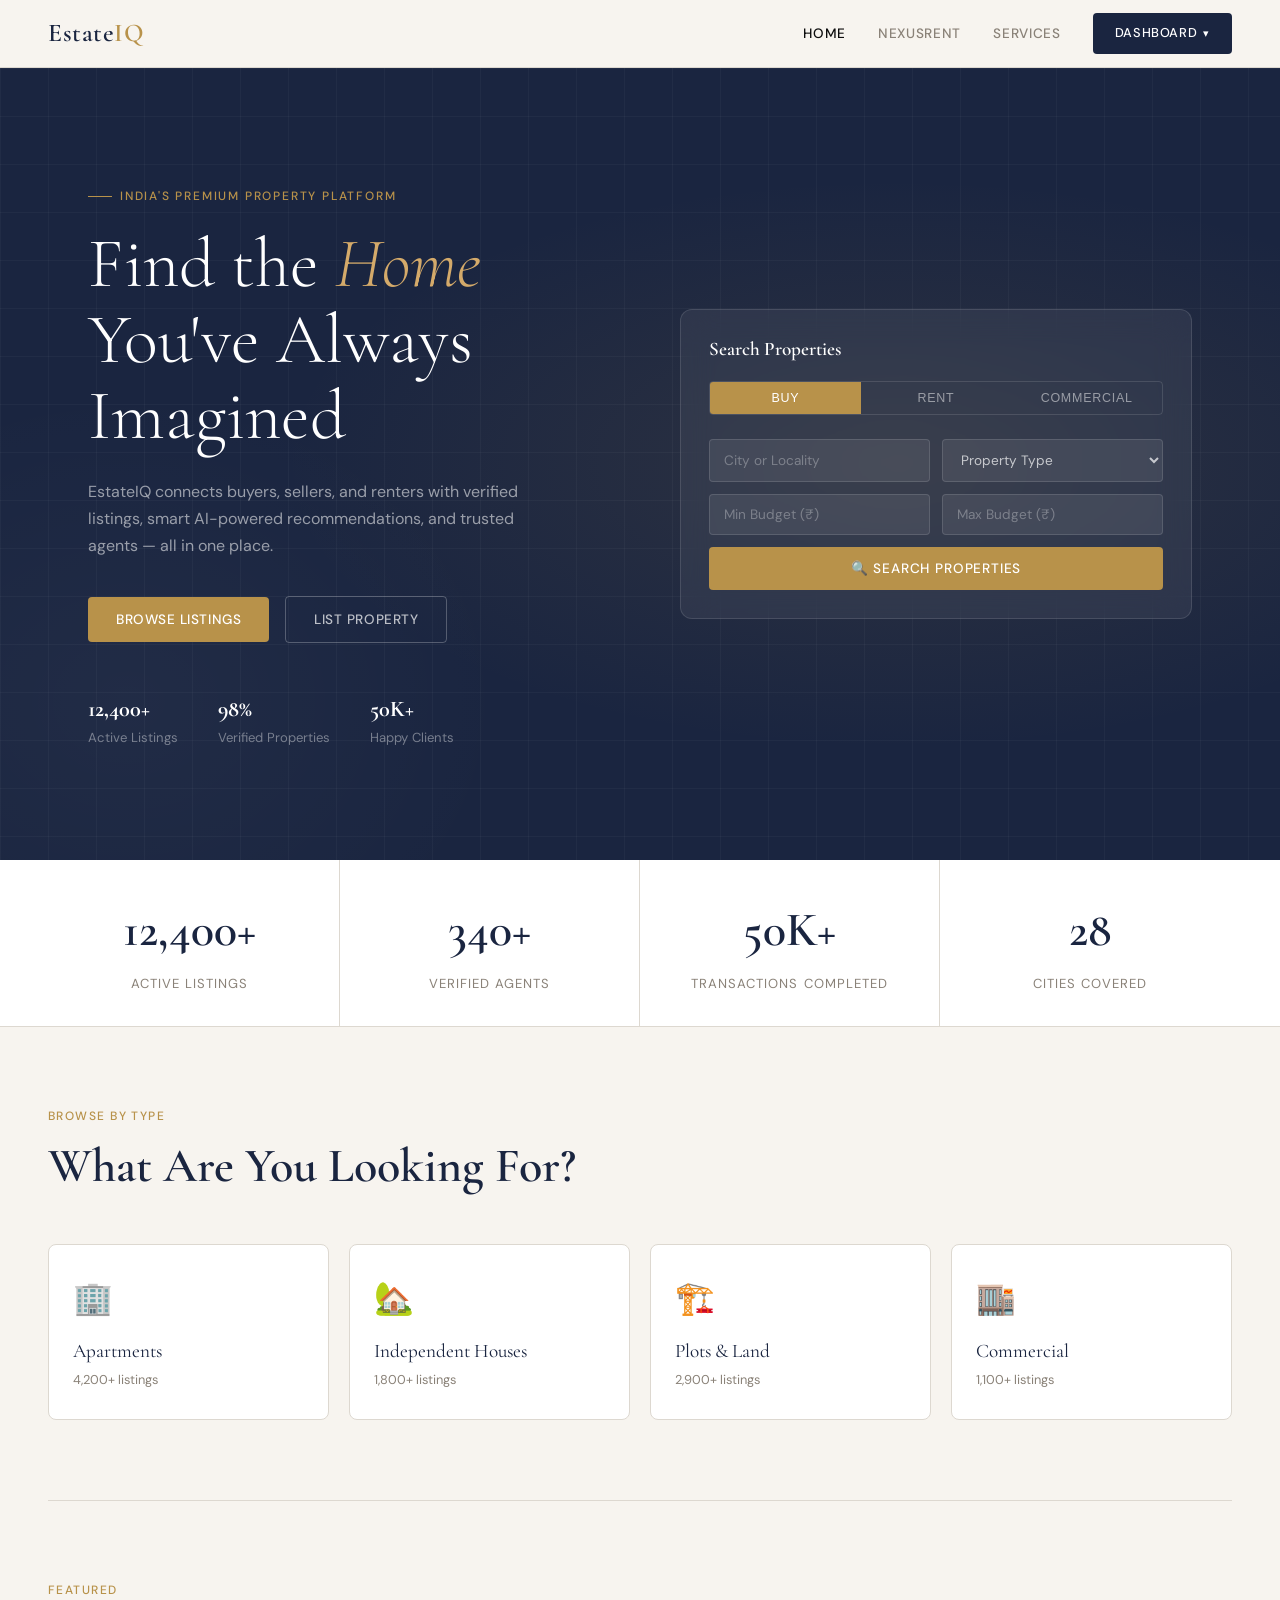
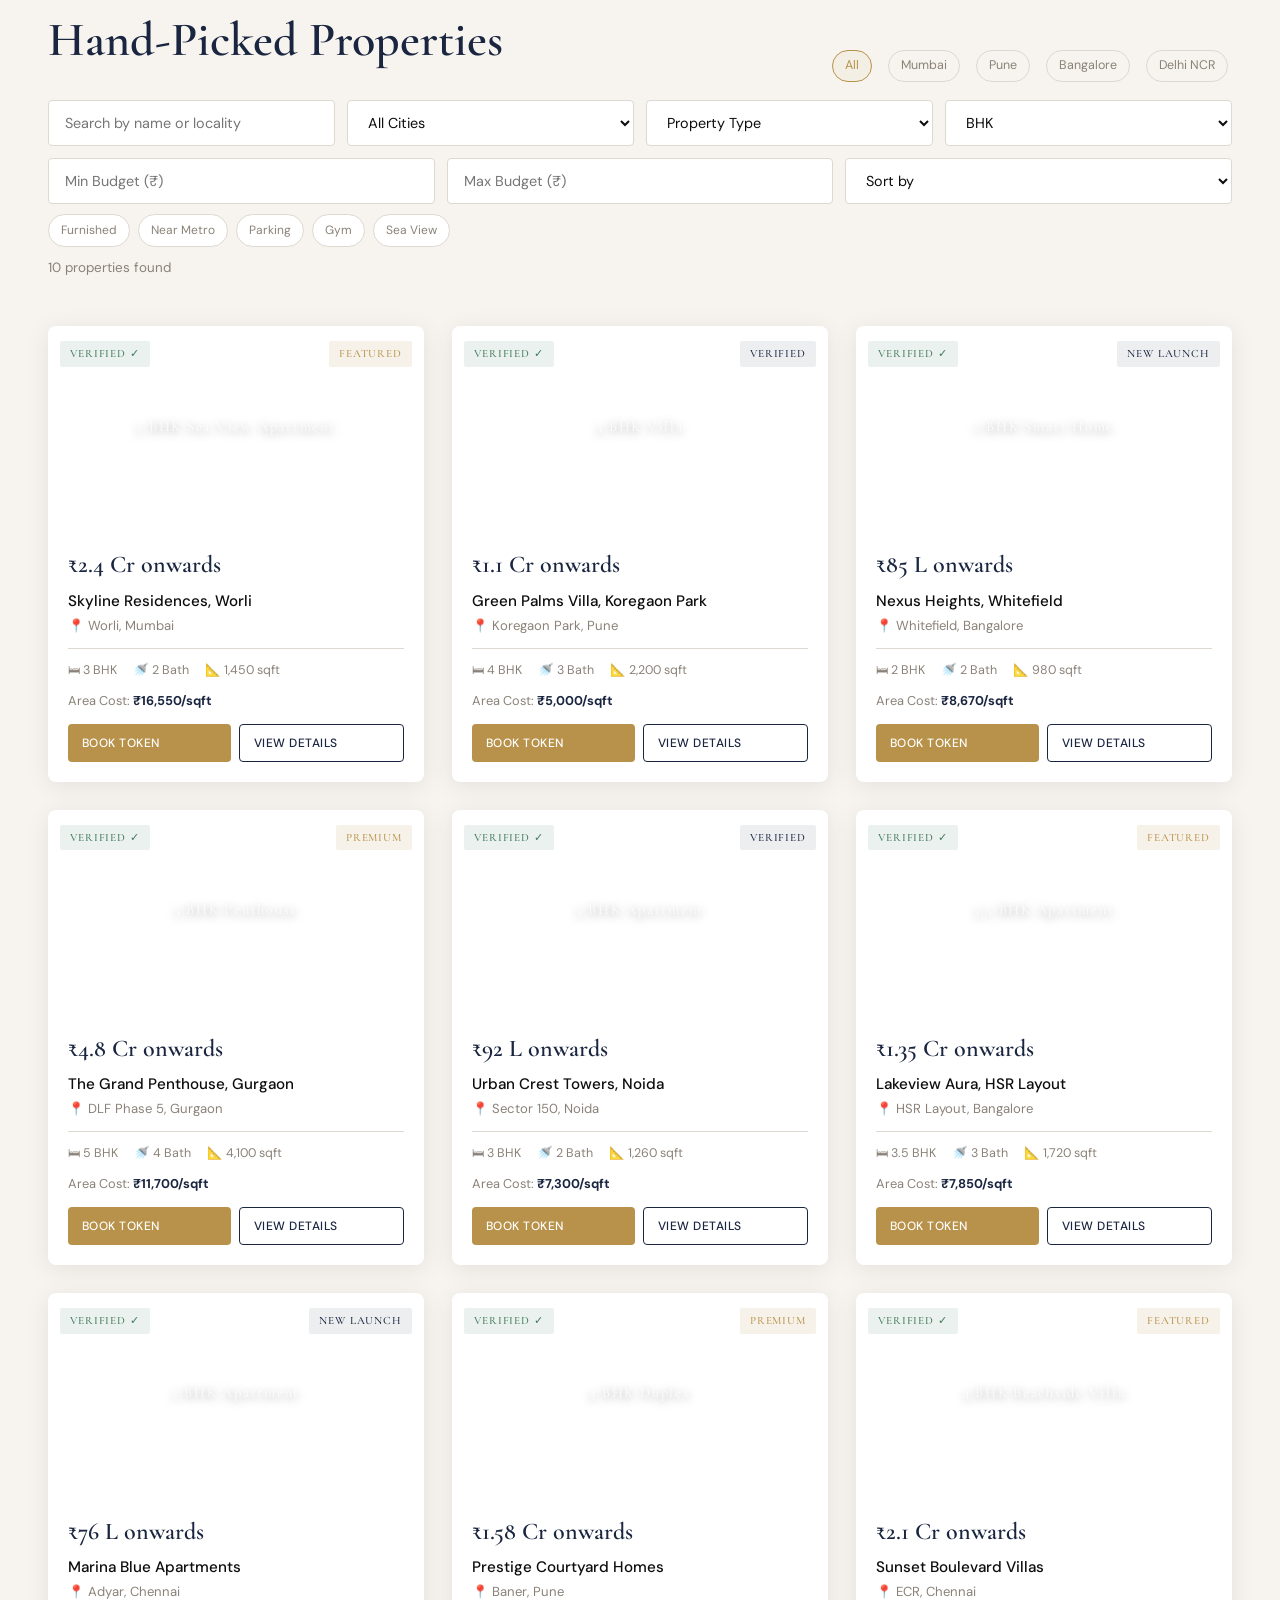
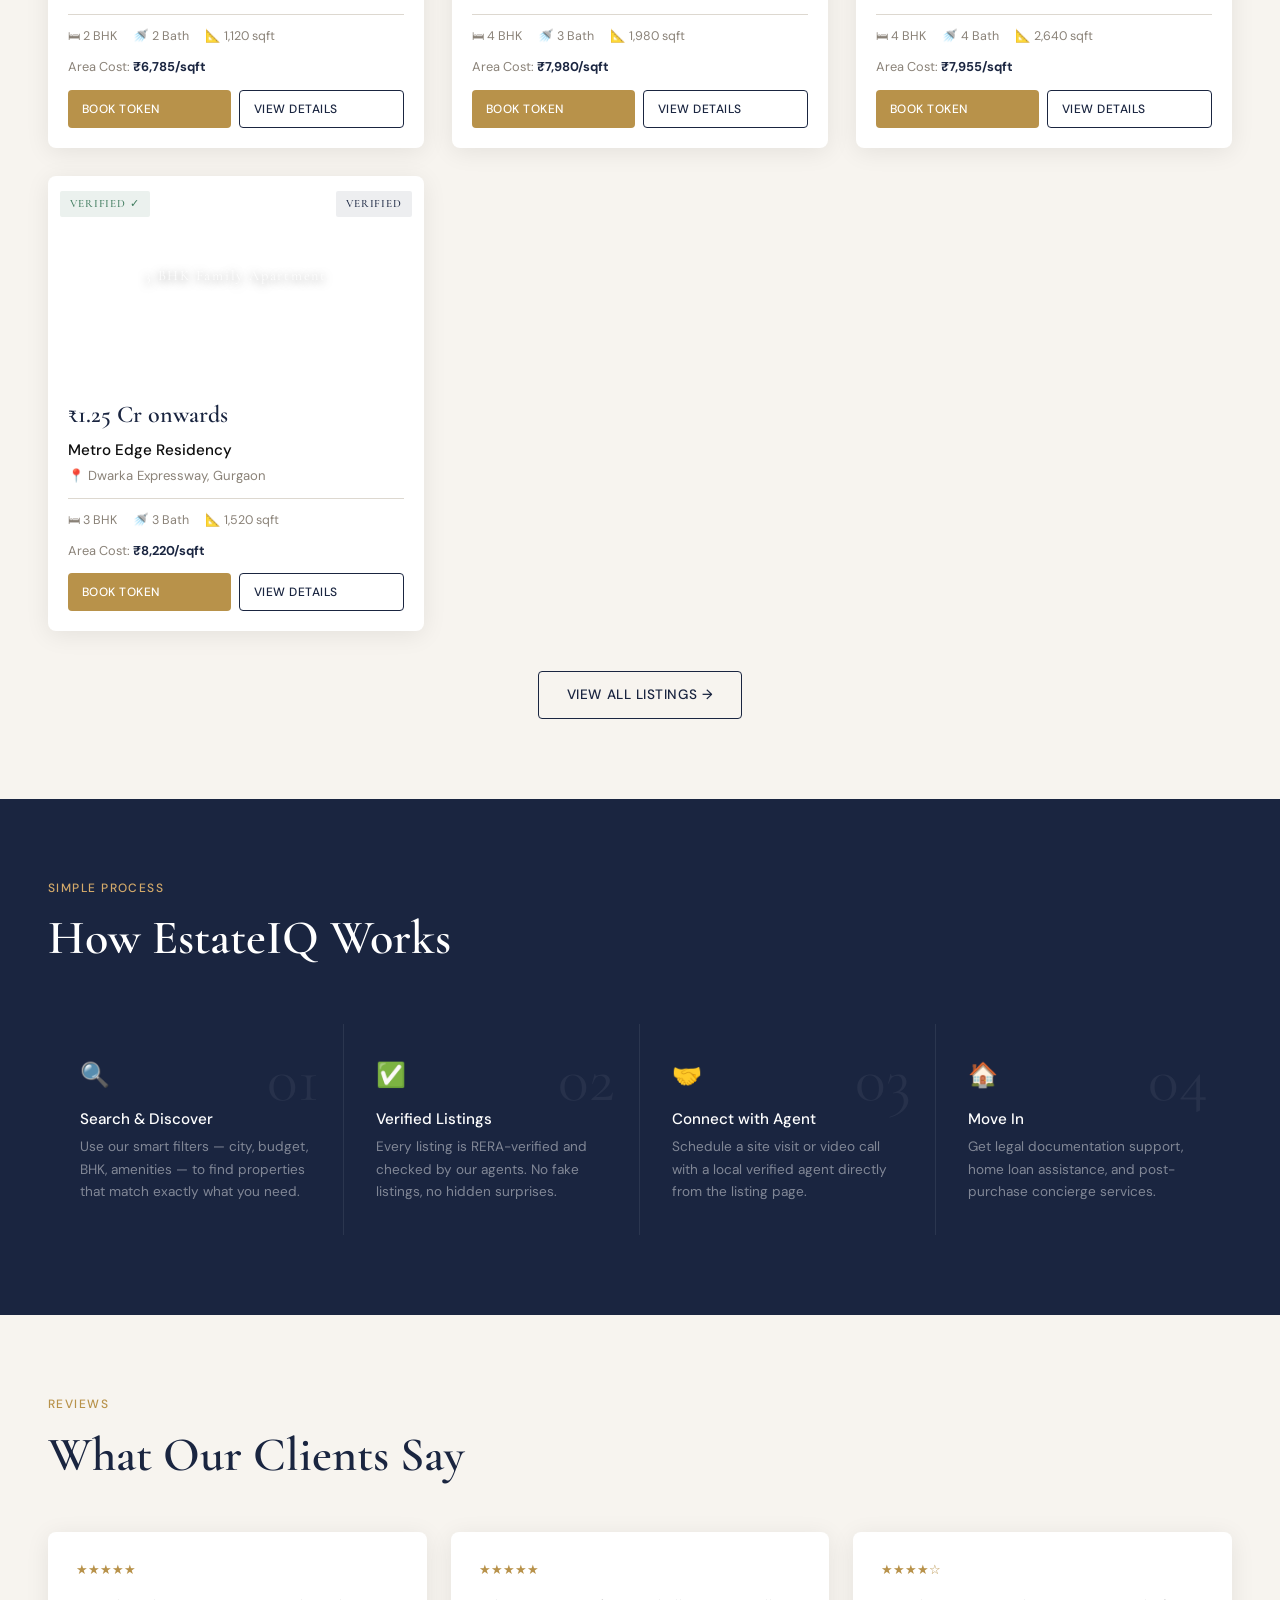
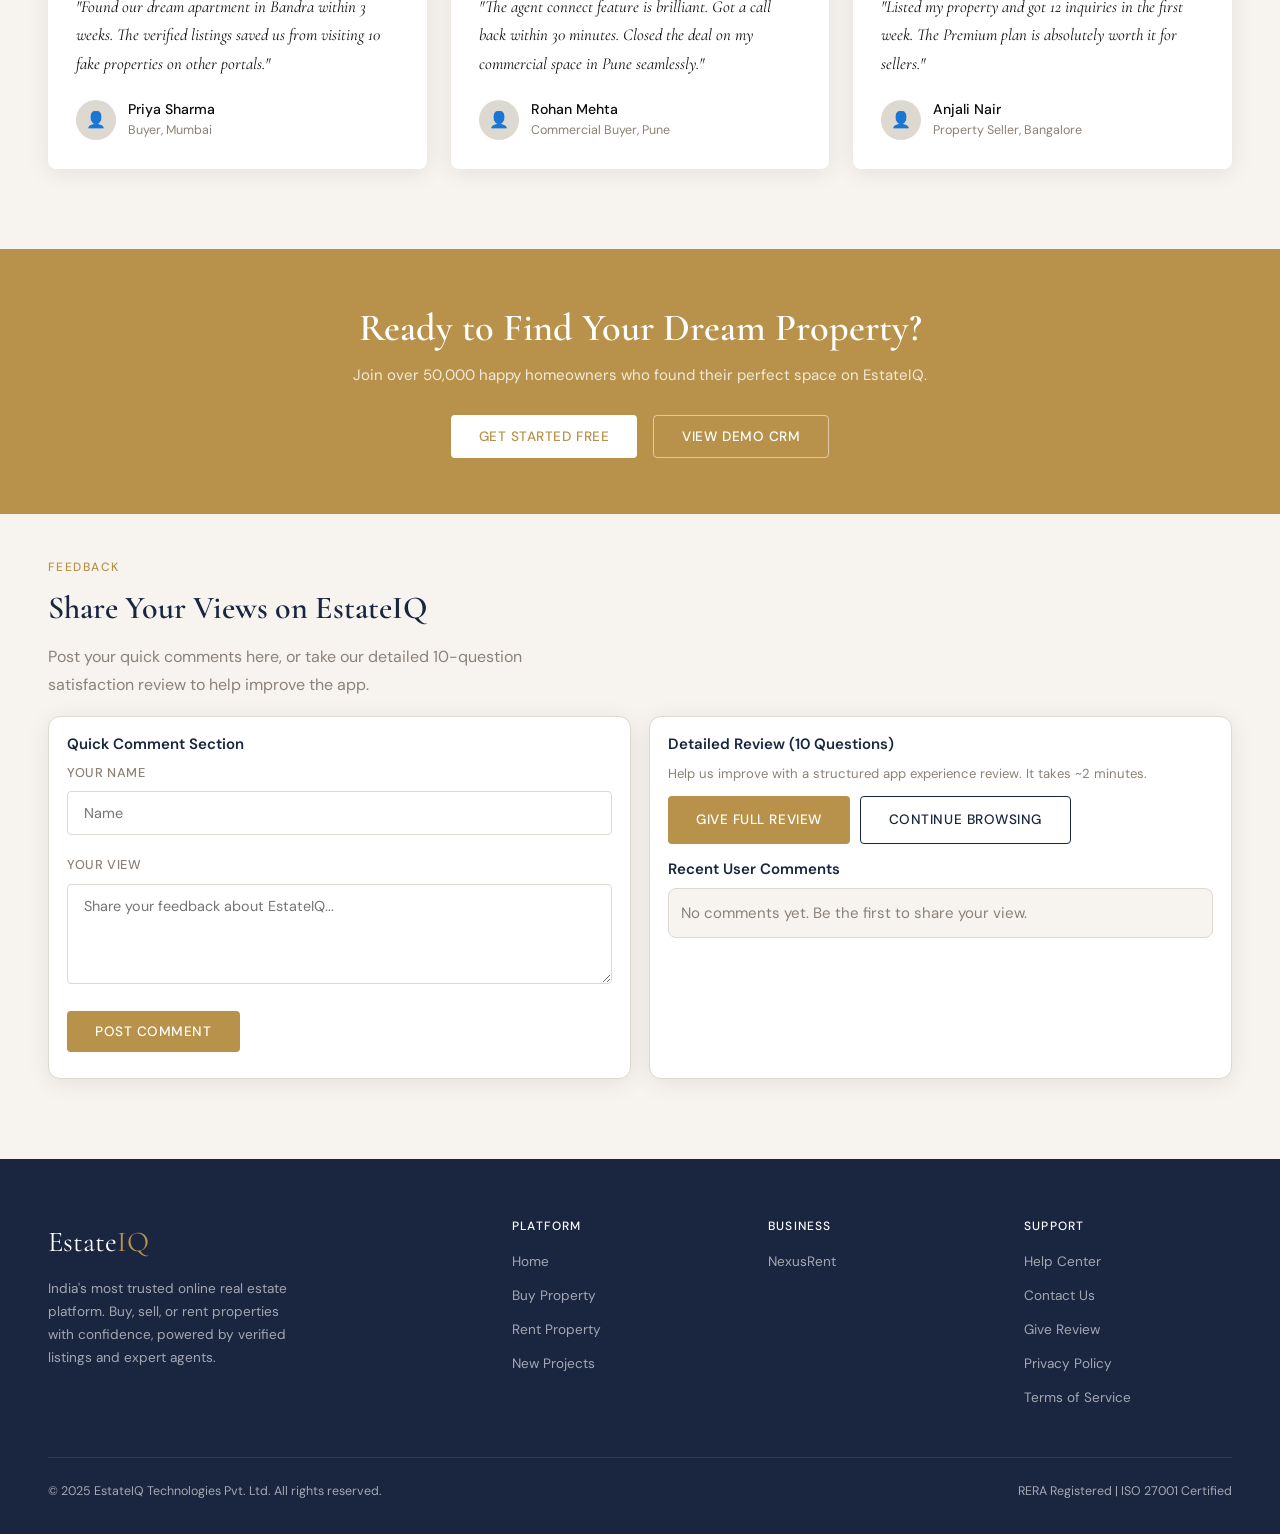
==== commit 70589702: "services" ====
--- a/index.html
+++ b/index.html
@@ -425,12 +425,41 @@
       font-size: 0.8rem;
       margin-bottom: 12px;
     }
+
+    .comment-grid {
+      display: grid;
+      grid-template-columns: 1fr 1fr;
+      gap: 18px;
+      margin-top: 18px;
+    }
+
+    .comment-list {
+      list-style: none;
+      display: grid;
+      gap: 10px;
+      margin-top: 10px;
+    }
+
+    .comment-list li {
+      border: 1px solid var(--border);
+      border-radius: 8px;
+      background: var(--paper);
+      padding: 12px;
+    }
+
+    @media (max-width: 900px) {
+      .comment-grid {
+        grid-template-columns: 1fr;
+      }
+    }
   </style>
   <script src="https://checkout.razorpay.com/v1/checkout.js"></script>
   <script>
+    var HOME_BOOKING_AMOUNT = 10000;
+
     function initTokenPayment(propertyName, tokenAmount) {
       var safeName = propertyName || "Selected Property";
-      var amount = Number(tokenAmount || 100000);
+      var amount = HOME_BOOKING_AMOUNT;
       var options = {
         "key": "rzp_test_SZLsFwKR6ceM6J", // <-- Add your test key here!
         "amount": amount * 100,
@@ -456,6 +485,7 @@
     <div class="nav-links">
       <a href="home.html" class="active">Home</a>
       <a href="nexusrent.html">NexusRent</a>
+      <a href="services.html">Services</a>
       <div class="nav-dropdown">
         <a href="#" class="nav-cta nav-dropdown-toggle">Dashboard</a>
         <div class="nav-dropdown-menu">
@@ -493,25 +523,26 @@
       <div class="search-box fade-up delay-2">
         <h3>Search Properties</h3>
         <div class="search-tabs">
-          <button class="search-tab active" onclick="setTab(this,'Buy')">Buy</button>
-          <button class="search-tab" onclick="setTab(this,'Rent')">Rent</button>
-          <button class="search-tab" onclick="setTab(this,'Commercial')">Commercial</button>
+          <button class="search-tab active" data-home-mode="Buy" onclick="setTab(this,'Buy')">Buy</button>
+          <button class="search-tab" data-home-mode="Rent" onclick="setTab(this,'Rent')">Rent</button>
+          <button class="search-tab" data-home-mode="Commercial" onclick="setTab(this,'Commercial')">Commercial</button>
         </div>
         <div class="search-row">
-          <input class="search-input" placeholder="City or Locality" />
-          <select class="search-input" style="background:rgba(255,255,255,0.08);color:rgba(255,255,255,0.7)">
-            <option style="background:#1a2540">Property Type</option>
-            <option style="background:#1a2540">Apartment</option>
-            <option style="background:#1a2540">Villa</option>
-            <option style="background:#1a2540">Plot</option>
-            <option style="background:#1a2540">Office</option>
+          <input class="search-input" id="home-hero-search" placeholder="City or Locality" />
+          <select class="search-input" id="home-hero-type" style="background:rgba(255,255,255,0.08);color:rgba(255,255,255,0.7)">
+            <option value="" style="background:#1a2540">Property Type</option>
+            <option value="Apartment" style="background:#1a2540">Apartment</option>
+            <option value="Villa" style="background:#1a2540">Villa</option>
+            <option value="Penthouse" style="background:#1a2540">Penthouse</option>
+            <option value="Duplex" style="background:#1a2540">Duplex</option>
+            <option value="Commercial" style="background:#1a2540">Commercial</option>
           </select>
         </div>
         <div class="search-row">
-          <input class="search-input" placeholder="Min Budget (₹)" />
-          <input class="search-input" placeholder="Max Budget (₹)" />
-        </div>
-        <button class="search-btn">🔍 Search Properties</button>
+          <input class="search-input" id="home-hero-min" placeholder="Min Budget (₹)" type="number" />
+          <input class="search-input" id="home-hero-max" placeholder="Max Budget (₹)" type="number" />
+        </div>
+        <button class="search-btn" id="home-hero-btn" type="button">🔍 Search Properties</button>
       </div>
     </div>
   </section>
@@ -578,14 +609,61 @@
           <div class="section-label">Featured</div>
           <h2 class="section-title">Hand-Picked Properties</h2>
         </div>
-        <div style="display:flex;gap:8px;flex-wrap:wrap;">
-          <span class="tag active">All</span>
-          <span class="tag">Mumbai</span>
-          <span class="tag">Pune</span>
-          <span class="tag">Bangalore</span>
-          <span class="tag">Delhi NCR</span>
-        </div>
-      </div>
+        <div style="display:flex;gap:8px;flex-wrap:wrap;" id="home-city-tags">
+          <span class="tag active" data-city="">All</span>
+          <span class="tag" data-city="Mumbai">Mumbai</span>
+          <span class="tag" data-city="Pune">Pune</span>
+          <span class="tag" data-city="Bangalore">Bangalore</span>
+          <span class="tag" data-city="Delhi NCR">Delhi NCR</span>
+        </div>
+      </div>
+
+      <div class="nexus-filter-bar" style="margin-top:14px;">
+        <input class="form-input" id="home-filter-search" placeholder="Search by name or locality" />
+        <select class="form-select" id="home-filter-city">
+          <option value="">All Cities</option>
+          <option>Mumbai</option>
+          <option>Pune</option>
+          <option>Bangalore</option>
+          <option>Delhi NCR</option>
+          <option>Chennai</option>
+        </select>
+        <select class="form-select" id="home-filter-type">
+          <option value="">Property Type</option>
+          <option>Apartment</option>
+          <option>Villa</option>
+          <option>Penthouse</option>
+          <option>Duplex</option>
+          <option>Commercial</option>
+        </select>
+        <select class="form-select" id="home-filter-bhk">
+          <option value="">BHK</option>
+          <option>1 BHK</option>
+          <option>2 BHK</option>
+          <option>3 BHK</option>
+          <option>3.5 BHK</option>
+          <option>4 BHK</option>
+          <option>5 BHK</option>
+        </select>
+      </div>
+      <div class="nexus-filter-bar" style="grid-template-columns:repeat(3,1fr);margin-top:12px;">
+        <input class="form-input" id="home-filter-min" placeholder="Min Budget (₹)" type="number" />
+        <input class="form-input" id="home-filter-max" placeholder="Max Budget (₹)" type="number" />
+        <select class="form-select" id="home-filter-sort">
+          <option value="">Sort by</option>
+          <option value="low-high">Budget: Low to High</option>
+          <option value="high-low">Budget: High to Low</option>
+          <option value="popular">Most Popular</option>
+        </select>
+      </div>
+      <div class="nexus-filter-tags" id="home-filter-tags" style="margin-top:10px;">
+        <span class="nexus-filter-tag" data-filter="furnished">Furnished</span>
+        <span class="nexus-filter-tag" data-filter="metro">Near Metro</span>
+        <span class="nexus-filter-tag" data-filter="parking">Parking</span>
+        <span class="nexus-filter-tag" data-filter="gym">Gym</span>
+        <span class="nexus-filter-tag" data-filter="seaView">Sea View</span>
+      </div>
+      <div id="home-results-count" style="margin-top:10px;color:var(--muted);font-size:0.84rem;"></div>
 
       <div class="listings-grid" id="home-listings-grid"></div>
 
@@ -720,6 +798,42 @@
     </div>
   </div>
 
+  <section class="section" style="padding-top:44px;" id="community-feedback">
+    <div class="container">
+      <div class="section-label">Feedback</div>
+      <h2 class="section-title" style="font-size:2rem;">Share Your Views on EstateIQ</h2>
+      <p class="section-sub">Post your quick comments here, or take our detailed 10-question satisfaction review to help improve the app.</p>
+
+      <div class="comment-grid">
+        <div class="dashboard-card">
+          <h4>Quick Comment Section</h4>
+          <div class="form-group" style="margin-top:10px;">
+            <label class="form-label">Your Name</label>
+            <input class="form-input" id="home-comment-name" placeholder="Name" />
+          </div>
+          <div class="form-group">
+            <label class="form-label">Your View</label>
+            <textarea class="form-textarea" id="home-comment-text" rows="4" placeholder="Share your feedback about EstateIQ..."></textarea>
+          </div>
+          <button class="btn btn-primary" id="home-comment-submit" type="button">Post Comment</button>
+          <div id="home-comment-status" style="margin-top:8px;color:var(--muted);font-size:0.82rem;"></div>
+        </div>
+
+        <div class="dashboard-card">
+          <h4>Detailed Review (10 Questions)</h4>
+          <p class="metric-sub" style="margin-top:8px;">Help us improve with a structured app experience review. It takes ~2 minutes.</p>
+          <div style="margin-top:12px;display:flex;gap:10px;flex-wrap:wrap;">
+            <a class="btn btn-primary" href="give-review.html">Give Full Review</a>
+            <a class="btn btn-outline" href="#listings">Continue Browsing</a>
+          </div>
+
+          <h4 style="margin-top:16px;">Recent User Comments</h4>
+          <ul id="home-comment-list" class="comment-list"></ul>
+        </div>
+      </div>
+    </div>
+  </section>
+
   <!-- FOOTER -->
   <footer>
     <div class="footer-grid">
@@ -748,6 +862,7 @@
         <ul>
           <li><a href="#">Help Center</a></li>
           <li><a href="#">Contact Us</a></li>
+          <li><a href="give-review.html">Give Review</a></li>
           <li><a href="#">Privacy Policy</a></li>
           <li><a href="#">Terms of Service</a></li>
         </ul>
@@ -760,9 +875,13 @@
   </footer>
 
   <script>
+    let currentHomeMode = 'Buy';
+
     function setTab(el, type) {
       document.querySelectorAll('.search-tab').forEach(t => t.classList.remove('active'));
       el.classList.add('active');
+      currentHomeMode = type;
+      applyHomeFilters();
     }
 
     const homeProperties = [
@@ -948,12 +1067,98 @@
       }
     ];
 
-    function renderHomeListings() {
+    function parseIndianPriceLabel(label) {
+      if (!label) return 0;
+      const lower = label.toLowerCase();
+      const num = parseFloat(lower.replace(/[^0-9.]/g, '')) || 0;
+      if (lower.includes('cr')) return Math.round(num * 10000000);
+      if (lower.includes('l')) return Math.round(num * 100000);
+      return Math.round(num);
+    }
+
+    function normalizeCity(rawCity) {
+      if (/gurgaon|noida|dwarka/i.test(rawCity)) return 'Delhi NCR';
+      return rawCity;
+    }
+
+    function detectPropertyType(text) {
+      const t = (text || '').toLowerCase();
+      if (t.includes('villa')) return 'Villa';
+      if (t.includes('penthouse')) return 'Penthouse';
+      if (t.includes('duplex')) return 'Duplex';
+      if (t.includes('business district') || t.includes('commercial') || t.includes('office')) return 'Commercial';
+      return 'Apartment';
+    }
+
+    function enrichHomeProperty(p) {
+      const rawCity = (p.location.split(',')[1] || '').trim() || p.location;
+      const city = normalizeCity(rawCity);
+      const propertyType = detectPropertyType(p.type);
+      const mode = p.price.toLowerCase().includes('/ month') ? 'Rent' : (propertyType === 'Commercial' ? 'Commercial' : 'Buy');
+      const budget = parseIndianPriceLabel(p.price);
+      const descLower = (p.desc || '').toLowerCase();
+      const typeLower = (p.type || '').toLowerCase();
+
+      return {
+        ...p,
+        city,
+        propertyType,
+        mode,
+        budget,
+        popularity: p.status === 'Featured' ? 95 : (p.status === 'Premium' ? 92 : (p.status === 'New Launch' ? 88 : 82)),
+        furnished: /furnish|smart home|modular kitchen/.test(descLower + ' ' + typeLower),
+        metro: /metro/.test(descLower),
+        parking: /parking/.test(descLower),
+        gym: /gym|clubhouse/.test(descLower),
+        seaView: /sea|beach/.test(descLower + ' ' + typeLower)
+      };
+    }
+
+    const homeCatalog = homeProperties.map(enrichHomeProperty);
+
+    const homeFilters = {
+      search: document.getElementById('home-filter-search'),
+      city: document.getElementById('home-filter-city'),
+      type: document.getElementById('home-filter-type'),
+      bhk: document.getElementById('home-filter-bhk'),
+      min: document.getElementById('home-filter-min'),
+      max: document.getElementById('home-filter-max'),
+      sort: document.getElementById('home-filter-sort')
+    };
+
+    const homeHeroControls = {
+      search: document.getElementById('home-hero-search'),
+      type: document.getElementById('home-hero-type'),
+      min: document.getElementById('home-hero-min'),
+      max: document.getElementById('home-hero-max'),
+      button: document.getElementById('home-hero-btn')
+    };
+
+    const homeTagFilters = document.querySelectorAll('#home-filter-tags .nexus-filter-tag');
+    const homeCityTags = document.querySelectorAll('#home-city-tags .tag');
+
+    function getActiveHomeTags() {
+      return Array.from(homeTagFilters)
+        .filter(tag => tag.classList.contains('active'))
+        .map(tag => tag.dataset.filter);
+    }
+
+    function renderHomeListings(list = homeCatalog) {
       const grid = document.getElementById('home-listings-grid');
+      const count = document.getElementById('home-results-count');
       if (!grid) return;
       grid.innerHTML = '';
 
-      homeProperties.forEach((p) => {
+      if (count) {
+        count.textContent = `${list.length} properties found`;
+      }
+
+      if (!list.length) {
+        grid.innerHTML = '<div class="card" style="grid-column:1/-1;text-align:center;padding:24px;color:var(--muted);">No properties match the selected filters. Try changing search, city, budget, or tags.</div>';
+        return;
+      }
+
+      list.forEach((p) => {
         const card = document.createElement('div');
         card.className = 'card property-card';
         card.style.cursor = 'pointer';
@@ -997,6 +1202,44 @@
       });
     }
 
+    function applyHomeFilters() {
+      const search = (homeFilters.search?.value || '').toLowerCase().trim();
+      const city = homeFilters.city?.value || '';
+      const type = homeFilters.type?.value || '';
+      const bhk = homeFilters.bhk?.value || '';
+      const min = parseInt(homeFilters.min?.value || '0', 10);
+      const max = parseInt(homeFilters.max?.value || '0', 10);
+      const tags = getActiveHomeTags();
+
+      let filtered = homeCatalog.filter((p) => {
+        const matchesMode = !currentHomeMode || p.mode === currentHomeMode;
+        const matchesSearch = !search || p.title.toLowerCase().includes(search) || p.location.toLowerCase().includes(search);
+        const matchesCity = !city || p.city === city;
+        const matchesType = !type || p.propertyType === type;
+        const matchesBhk = !bhk || p.bhk === bhk;
+        const matchesMin = !min || p.budget >= min;
+        const matchesMax = !max || p.budget <= max;
+        const matchesTags = tags.every((tag) => p[tag]);
+        return matchesMode && matchesSearch && matchesCity && matchesType && matchesBhk && matchesMin && matchesMax && matchesTags;
+      });
+
+      switch (homeFilters.sort?.value) {
+        case 'low-high':
+          filtered = filtered.sort((a, b) => a.budget - b.budget);
+          break;
+        case 'high-low':
+          filtered = filtered.sort((a, b) => b.budget - a.budget);
+          break;
+        case 'popular':
+          filtered = filtered.sort((a, b) => b.popularity - a.popularity);
+          break;
+        default:
+          break;
+      }
+
+      renderHomeListings(filtered);
+    }
+
     const homeModal = document.getElementById('home-property-modal');
     const homeModalMedia = document.getElementById('home-modal-media');
     const homeModalClose = document.getElementById('home-modal-close');
@@ -1004,7 +1247,7 @@
     let selectedHomeProperty = null;
 
     function openHomePropertyModal(id) {
-      const p = homeProperties.find((i) => i.id === id);
+      const p = homeCatalog.find((i) => i.id === id);
       if (!p || !homeModal) return;
       selectedHomeProperty = p;
 
@@ -1019,7 +1262,7 @@
       homeModalMedia.style.backgroundImage = `url('${p.image}')`;
 
       if (homeTokenBtn) {
-        homeTokenBtn.textContent = `Book Token (₹${p.token.toLocaleString('en-IN')})`;
+        homeTokenBtn.textContent = `Book Token (₹${HOME_BOOKING_AMOUNT.toLocaleString('en-IN')})`;
       }
 
       homeModal.classList.add('active');
@@ -1042,14 +1285,133 @@
       });
     }
 
-    document.querySelectorAll('.tag').forEach(tag => {
-      tag.addEventListener('click', function () {
-        document.querySelectorAll('.tag').forEach(t => t.classList.remove('active'));
-        this.classList.add('active');
+    Object.values(homeFilters).forEach((control) => {
+      if (!control) return;
+      control.addEventListener('input', applyHomeFilters);
+      control.addEventListener('change', applyHomeFilters);
+    });
+
+    homeTagFilters.forEach((tag) => {
+      tag.addEventListener('click', () => {
+        tag.classList.toggle('active');
+        applyHomeFilters();
       });
     });
 
-    renderHomeListings();
+    homeCityTags.forEach((tag) => {
+      tag.addEventListener('click', () => {
+        homeCityTags.forEach((t) => t.classList.remove('active'));
+        tag.classList.add('active');
+        if (homeFilters.city) homeFilters.city.value = tag.dataset.city || '';
+        applyHomeFilters();
+      });
+    });
+
+    if (homeHeroControls.button) {
+      homeHeroControls.button.addEventListener('click', () => {
+        if (homeFilters.search) homeFilters.search.value = homeHeroControls.search?.value || '';
+        if (homeFilters.type) homeFilters.type.value = homeHeroControls.type?.value || '';
+        if (homeFilters.min) homeFilters.min.value = homeHeroControls.min?.value || '';
+        if (homeFilters.max) homeFilters.max.value = homeHeroControls.max?.value || '';
+        applyHomeFilters();
+        const listingsSection = document.getElementById('listings');
+        if (listingsSection) listingsSection.scrollIntoView({ behavior: 'smooth', block: 'start' });
+      });
+    }
+
+    const COMMENT_KEY = 'estateiqAppComments';
+
+    function readJsonStore(key, fallback = []) {
+      try {
+        const raw = localStorage.getItem(key);
+        if (!raw) return fallback;
+        const parsed = JSON.parse(raw);
+        return Array.isArray(parsed) ? parsed : fallback;
+      } catch (e) {
+        return fallback;
+      }
+    }
+
+    function writeJsonStore(key, value) {
+      localStorage.setItem(key, JSON.stringify(value));
+    }
+
+    function renderHomeComments() {
+      const list = document.getElementById('home-comment-list');
+      if (!list) return;
+      const comments = readJsonStore(COMMENT_KEY, []).slice().reverse().slice(0, 6);
+      list.innerHTML = '';
+
+      if (!comments.length) {
+        list.innerHTML = '<li style="color:var(--muted);">No comments yet. Be the first to share your view.</li>';
+        return;
+      }
+
+      comments.forEach((c) => {
+        const li = document.createElement('li');
+        li.innerHTML = `
+          <div style="display:flex;justify-content:space-between;gap:8px;align-items:center;">
+            <strong style="color:var(--navy);">${c.name}</strong>
+            <span style="font-size:0.76rem;color:var(--muted);">${c.submittedAt}</span>
+          </div>
+          <div style="margin-top:6px;color:var(--ink);font-size:0.86rem;line-height:1.6;">${c.text}</div>
+        `;
+        list.appendChild(li);
+      });
+    }
+
+    function submitHomeComment() {
+      const nameEl = document.getElementById('home-comment-name');
+      const textEl = document.getElementById('home-comment-text');
+      const statusEl = document.getElementById('home-comment-status');
+      if (!nameEl || !textEl) return;
+
+      const name = (nameEl.value || '').trim() || 'Anonymous User';
+      const text = (textEl.value || '').trim();
+
+      if (!text) {
+        if (statusEl) statusEl.textContent = 'Please add your feedback before posting.';
+        return;
+      }
+
+      const current = readJsonStore(COMMENT_KEY, []);
+      current.push({
+        name,
+        text,
+        submittedAt: new Date().toISOString().slice(0, 10)
+      });
+      writeJsonStore(COMMENT_KEY, current);
+
+      textEl.value = '';
+      if (statusEl) statusEl.textContent = 'Thanks! Your comment has been posted.';
+      renderHomeComments();
+    }
+
+    const homeCommentSubmitBtn = document.getElementById('home-comment-submit');
+    if (homeCommentSubmitBtn) {
+      homeCommentSubmitBtn.addEventListener('click', submitHomeComment);
+    }
+
+    applyHomeFilters();
+    renderHomeComments();
+  </script>
+  <!-- Auto-scroll to Hand-Picked Properties on first load -->
+  <script>
+    (function() {
+      // Only auto-scroll when there is no hash present (so fragment links or manual navigation continue to work)
+      if (!window.location.hash) {
+        window.addEventListener('load', function() {
+          var el = document.getElementById('listings') || document.querySelector('section#listings') || document.querySelector('.listings-grid');
+          if (el) {
+            // Small delay to allow layout/other scripts to settle and avoid fighting the hero button handler
+            setTimeout(function() {
+              try { el.scrollIntoView({ behavior: 'smooth', block: 'start' }); }
+              catch (e) { el.scrollIntoView(); }
+            }, 160);
+          }
+        });
+      }
+    })();
   </script>
 </body>
 
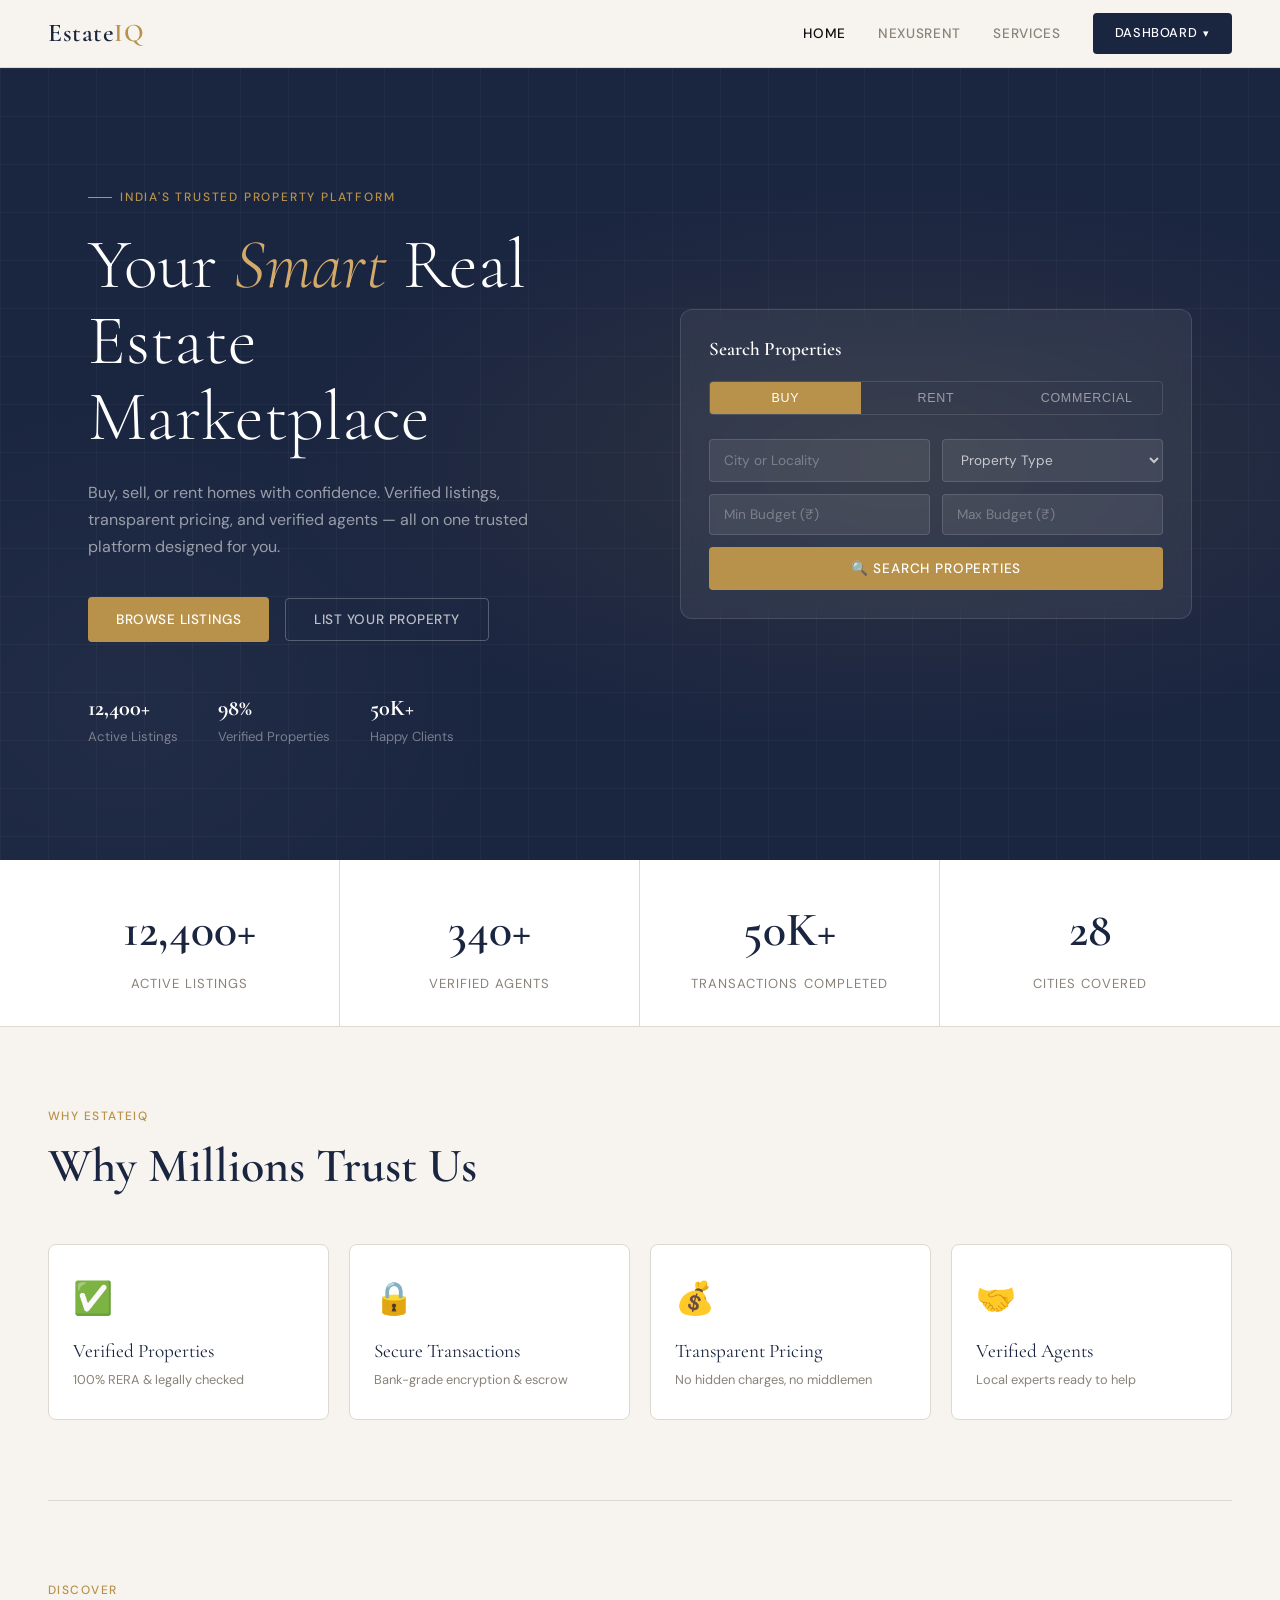
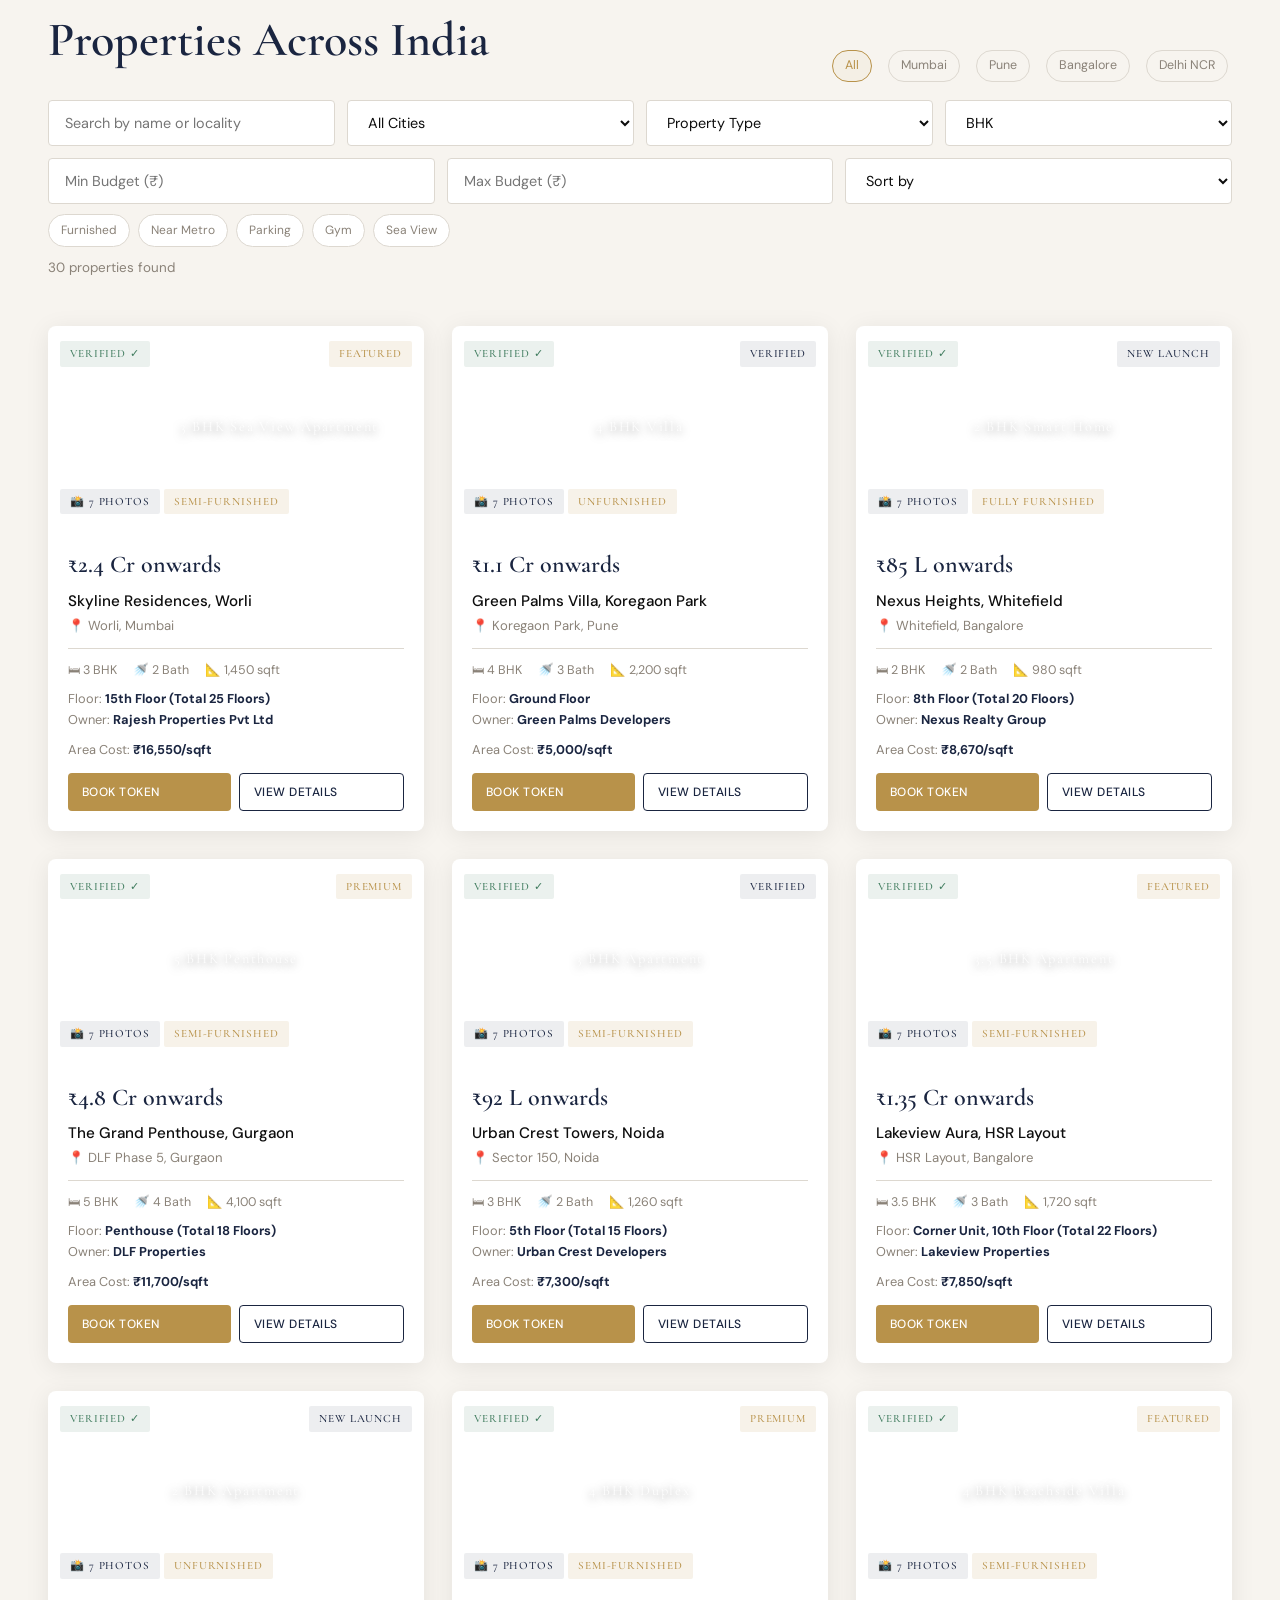
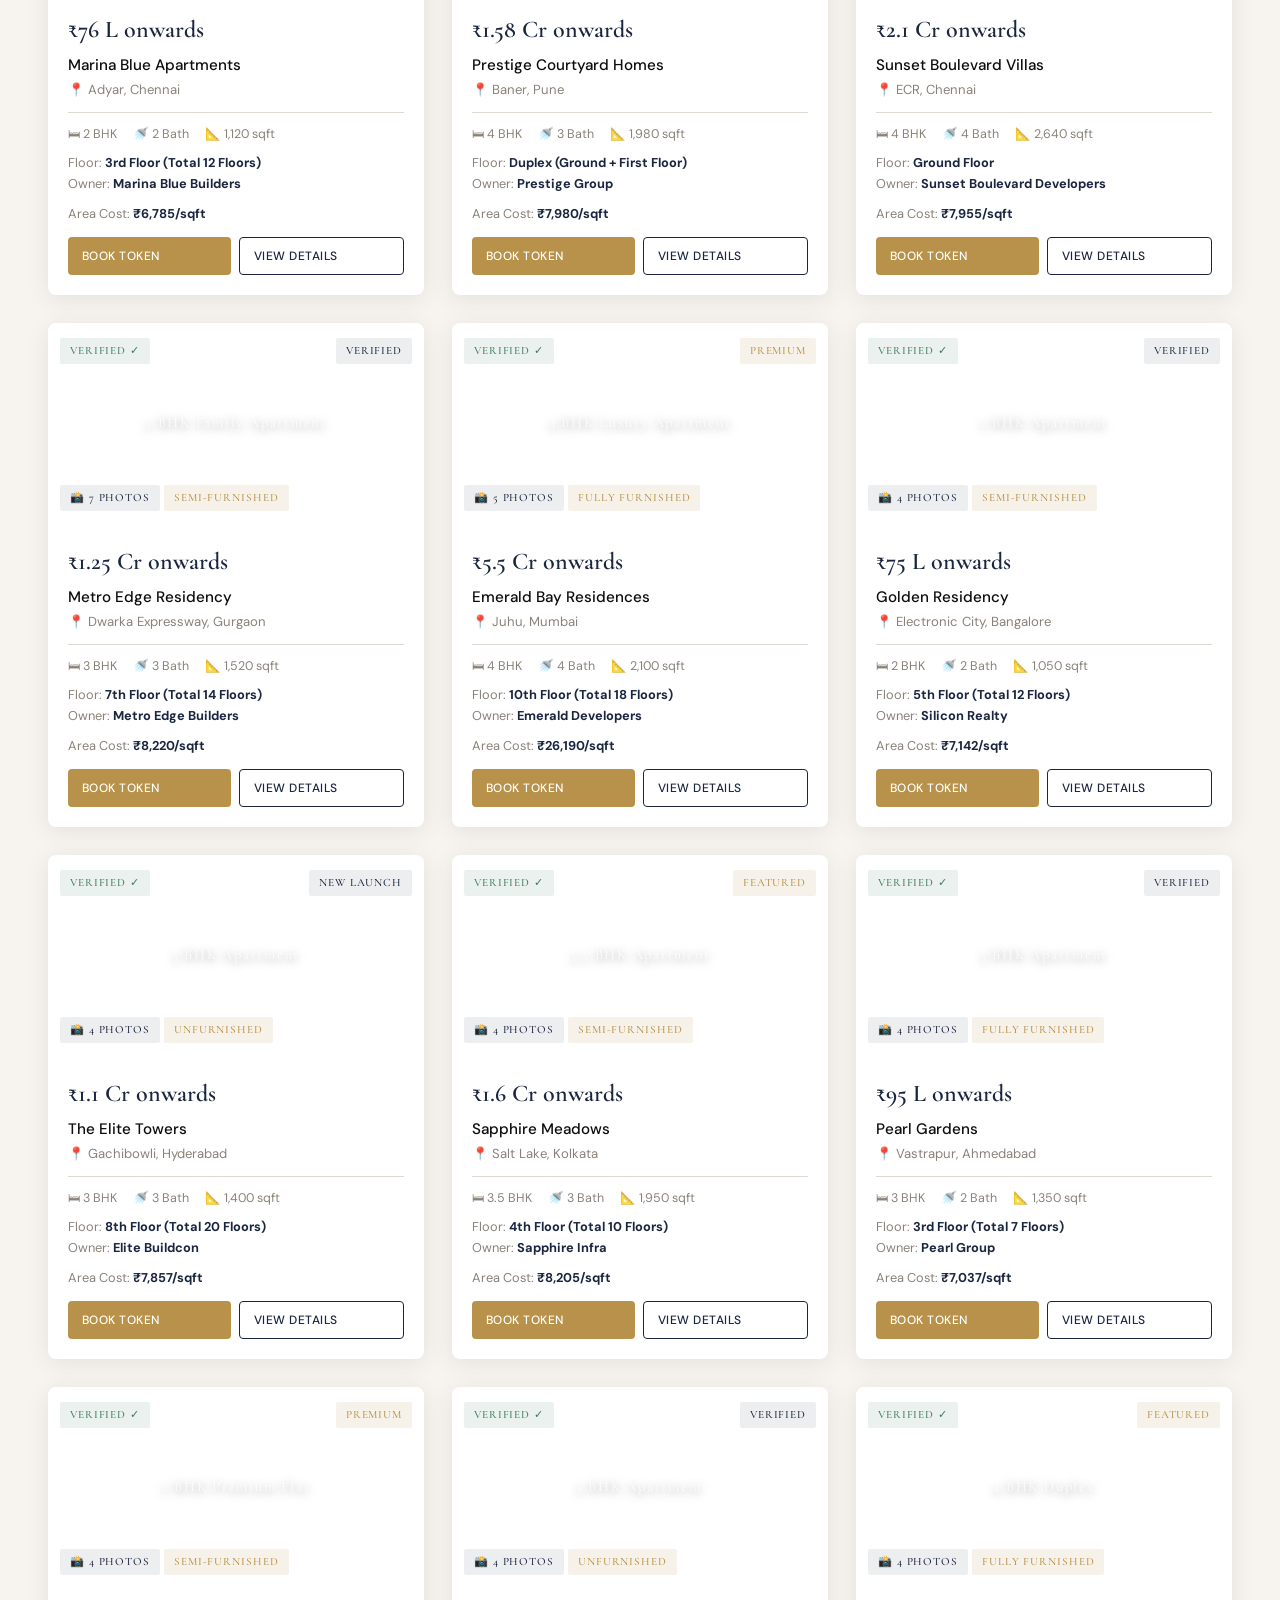
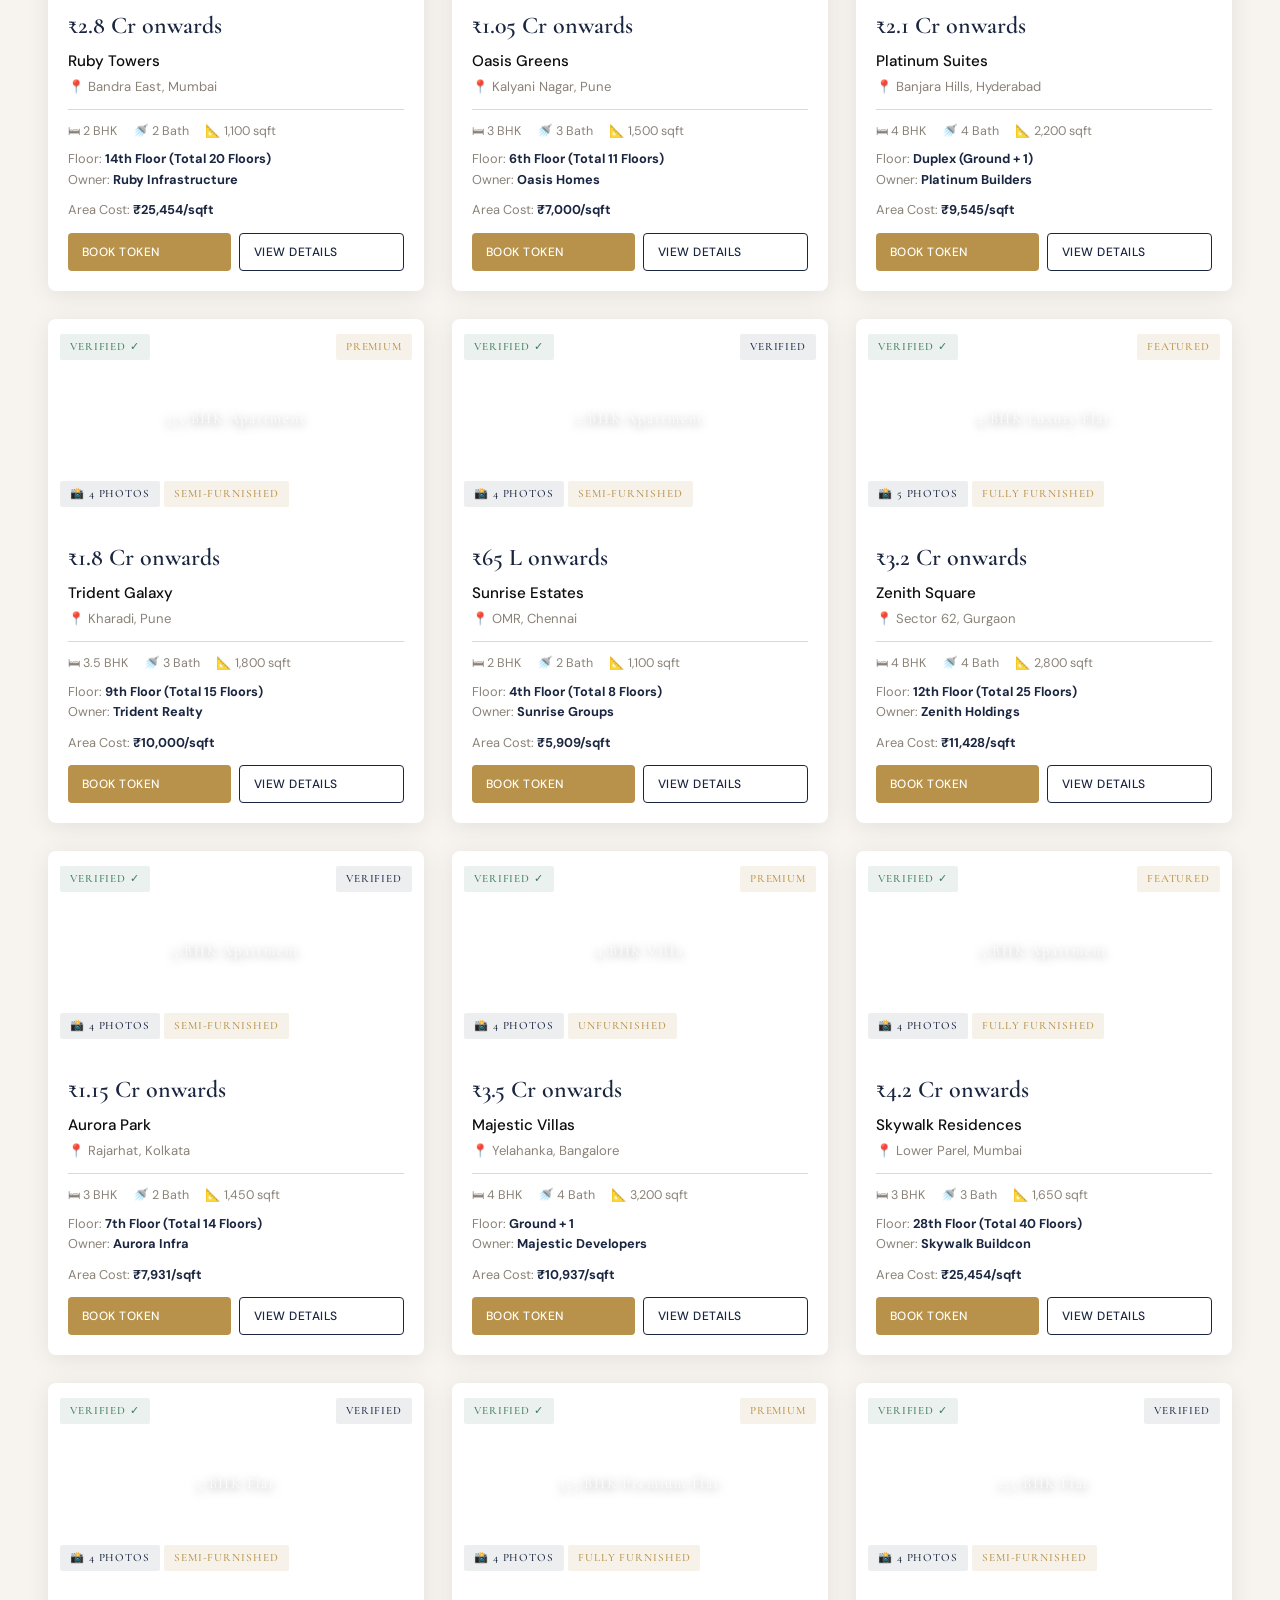
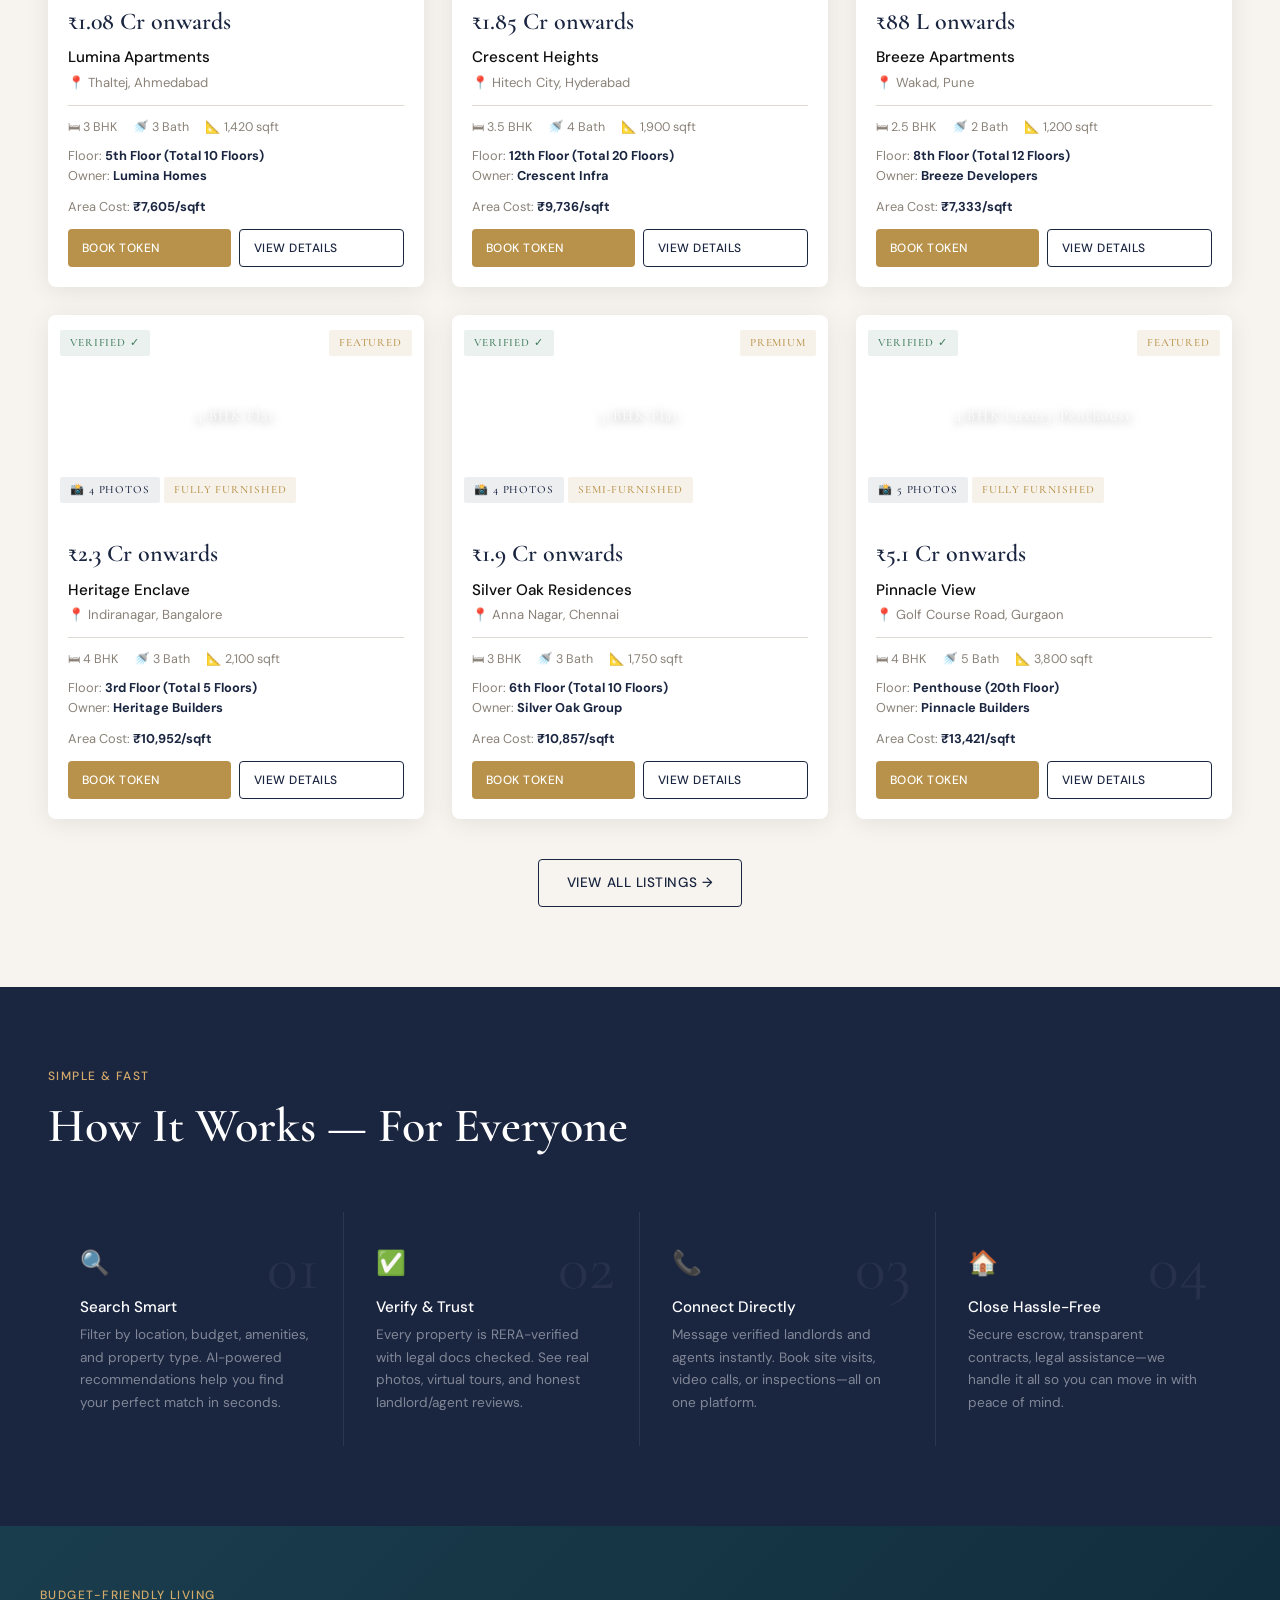
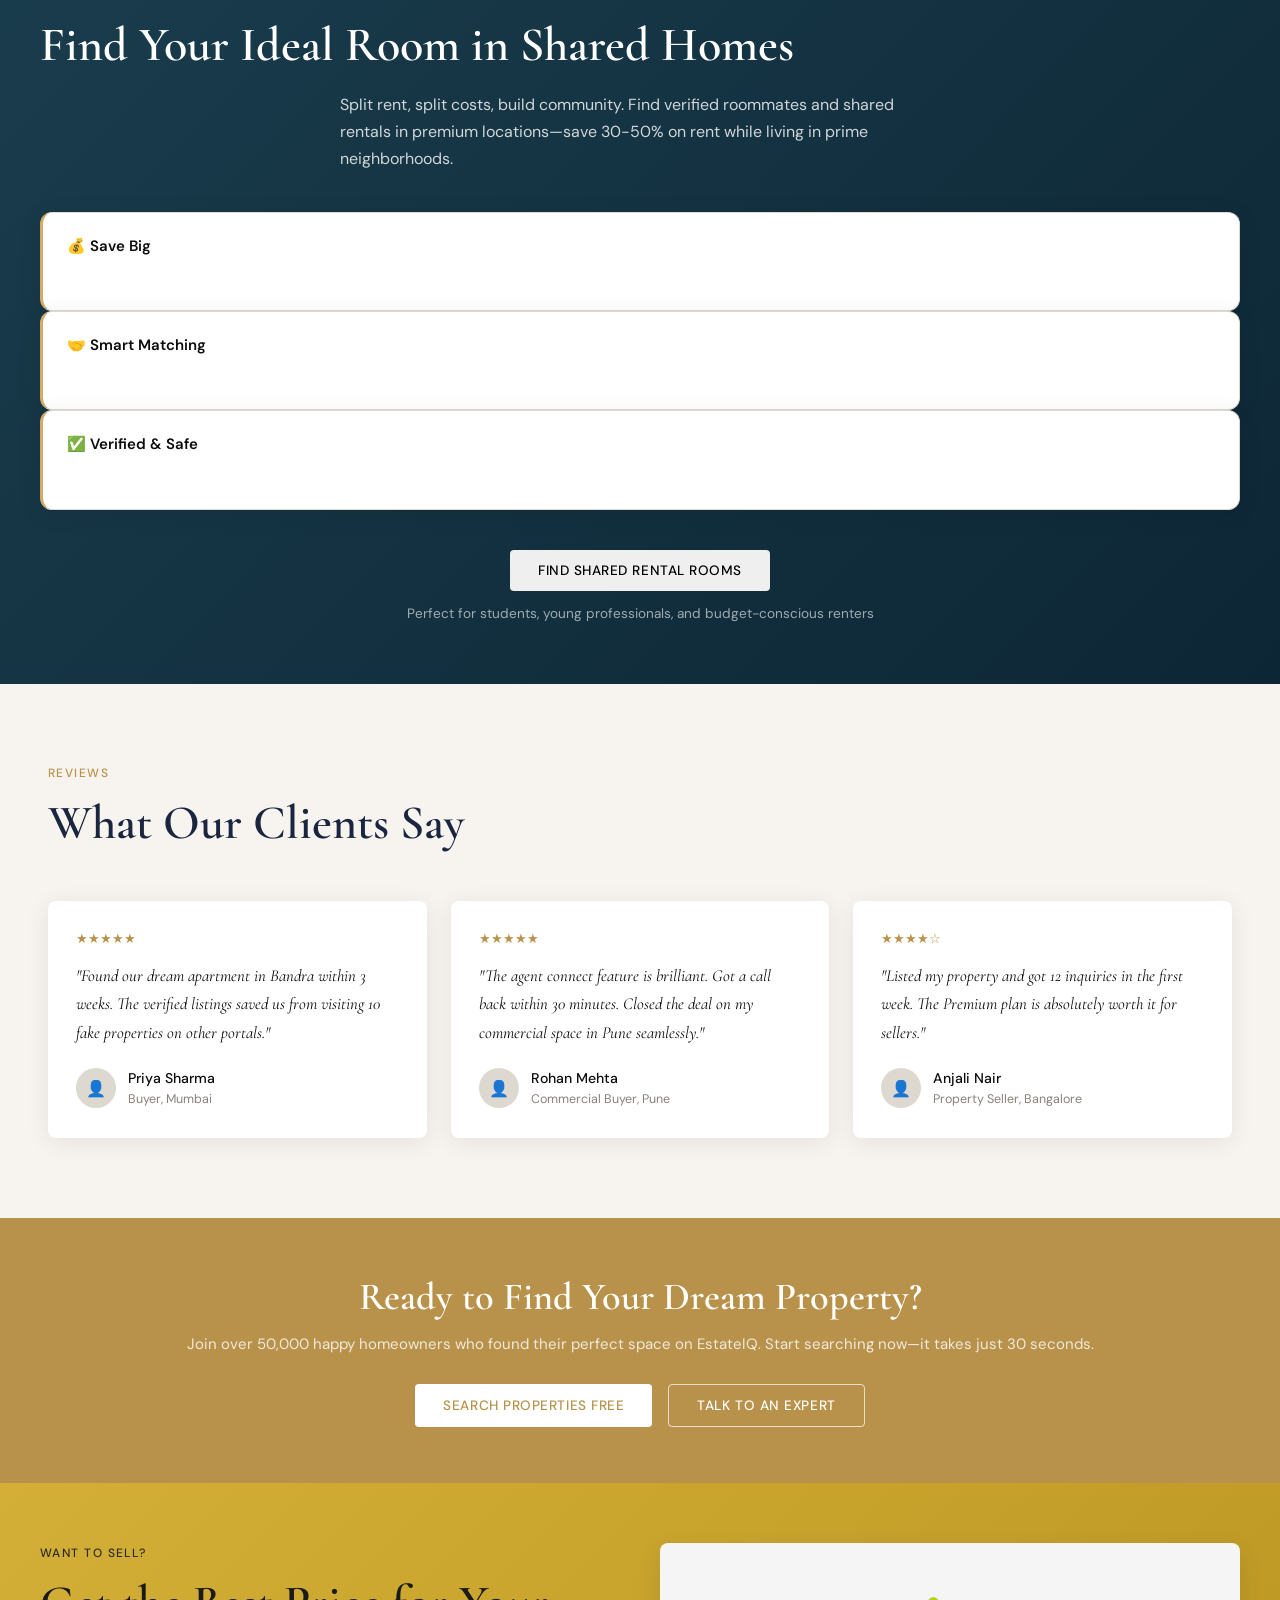
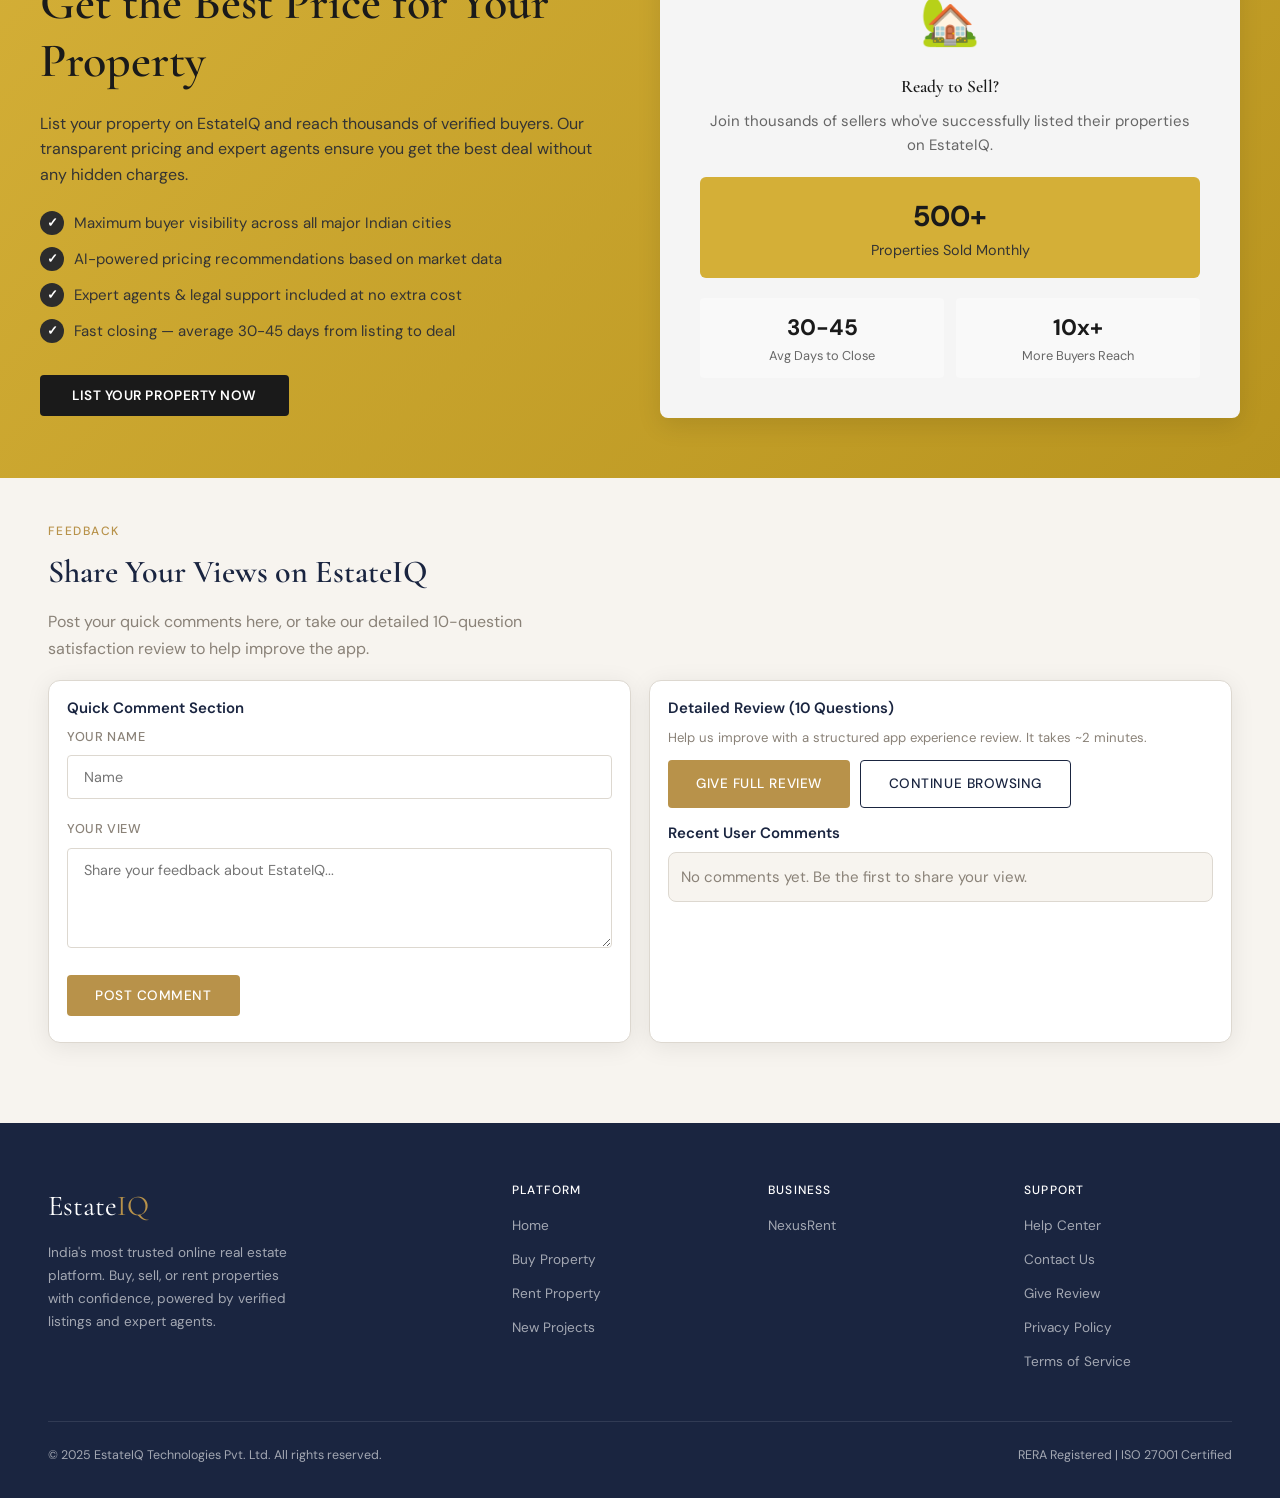
==== commit 670f69cf: "updated" ====
--- a/index.html
+++ b/index.html
@@ -104,6 +104,44 @@
       font-family: 'Cormorant Garamond', serif;
     }
 
+    /* TIME SLOT STYLES */
+    .time-slot-btn {
+      padding: 10px 12px;
+      border: 1px solid var(--border);
+      border-radius: 6px;
+      background: var(--white);
+      color: var(--navy);
+      font-size: 0.85rem;
+      font-weight: 500;
+      cursor: pointer;
+      transition: all 0.2s;
+      text-align: center;
+    }
+
+    .time-slot-btn.available:hover {
+      background: var(--gold-light);
+      border-color: var(--gold);
+      color: var(--navy);
+    }
+
+    .time-slot-btn.selected {
+      background: var(--gold);
+      border-color: var(--gold);
+      color: var(--white);
+    }
+
+    .time-slot-btn.booked {
+      background: var(--muted-bg);
+      color: var(--muted);
+      cursor: not-allowed;
+      opacity: 0.6;
+    }
+
+    .time-slot-btn.booked::after {
+      content: ' (Booked)';
+      font-size: 0.75rem;
+    }
+
     /* SEARCH BOX */
     .search-box {
       background: rgba(255, 255, 255, 0.06);
@@ -453,43 +491,21 @@
       }
     }
   </style>
-  <script src="https://checkout.razorpay.com/v1/checkout.js"></script>
-  <script>
-    var HOME_BOOKING_AMOUNT = 10000;
-
-    function initTokenPayment(propertyName, tokenAmount) {
-      var safeName = propertyName || "Selected Property";
-      var amount = HOME_BOOKING_AMOUNT;
-      var options = {
-        "key": "rzp_test_SZLsFwKR6ceM6J", // <-- Add your test key here!
-        "amount": amount * 100,
-        "currency": "INR",
-        "name": "EstateIQ",
-        "description": "Token Deposit - " + safeName,
-        "theme": { "color": "#1a2540" },
-        "handler": function (response) {
-          window.location.href = "payment-success.html";
-        }
-      };
-      var rzp = new Razorpay(options);
-      rzp.open();
-    }
-  </script>
 </head>
 
 <body>
 
   <!-- NAV -->
   <nav>
-    <a href="index.html" class="nav-logo">Estate<span>IQ</span></a>
+    <a href="landing.html" class="nav-logo">Estate<span>IQ</span></a>
     <div class="nav-links">
-      <a href="home.html" class="active">Home</a>
+      <a href="index.html" id="nav-home" class="active">Home</a>
       <a href="nexusrent.html">NexusRent</a>
       <a href="services.html">Services</a>
       <div class="nav-dropdown">
         <a href="#" class="nav-cta nav-dropdown-toggle">Dashboard</a>
         <div class="nav-dropdown-menu">
-          <a href="landowner.html">Landowner</a>
+          <a href="landowner.html">Landlord</a>
           <a href="client.html">Client (Tenant)</a>
           <a href="admin.html">Admin</a>
         </div>
@@ -503,14 +519,13 @@
     <div class="hero-grid-overlay"></div>
     <div class="hero-content">
       <div class="fade-up">
-        <div class="hero-eyebrow">India's Premium Property Platform</div>
-        <h1>Find the <em>Home</em> You've Always Imagined</h1>
-        <p class="hero-sub">EstateIQ connects buyers, sellers, and renters with verified listings, smart AI-powered
-          recommendations, and trusted agents — all in one place.</p>
+        <div class="hero-eyebrow">India's Trusted Property Platform</div>
+        <h1>Your <em>Smart</em> Real Estate Marketplace</h1>
+        <p class="hero-sub">Buy, sell, or rent homes with confidence. Verified listings, transparent pricing, and verified agents — all on one trusted platform designed for you.</p>
         <div class="hero-actions">
           <a href="#listings" class="btn btn-primary">Browse Listings</a>
-          <a href="security.html" class="btn btn-outline"
-            style="color:rgba(255,255,255,0.7);border-color:rgba(255,255,255,0.25);">List Property</a>
+          <button class="btn btn-outline"
+            style="color:rgba(255,255,255,0.7);border-color:rgba(255,255,255,0.25);" onclick="alert('List your property easily! Go to Dashboard → Landlord to get started.')">List Your Property</button>
         </div>
         <div style="display:flex;gap:40px;margin-top:48px;">
           <div class="hero-stat"><strong>12,400+</strong>Active Listings</div>
@@ -572,28 +587,28 @@
   <!-- CATEGORIES -->
   <section class="section">
     <div class="container">
-      <div class="section-label">Browse By Type</div>
-      <h2 class="section-title">What Are You Looking For?</h2>
+      <div class="section-label">Why EstateIQ</div>
+      <h2 class="section-title">Why Millions Trust Us</h2>
       <div class="cat-grid">
         <div class="cat-card">
-          <div class="cat-icon">🏢</div>
-          <div class="cat-title">Apartments</div>
-          <div class="cat-count">4,200+ listings</div>
+          <div class="cat-icon">✅</div>
+          <div class="cat-title">Verified Properties</div>
+          <div class="cat-count">100% RERA & legally checked</div>
         </div>
         <div class="cat-card">
-          <div class="cat-icon">🏡</div>
-          <div class="cat-title">Independent Houses</div>
-          <div class="cat-count">1,800+ listings</div>
+          <div class="cat-icon">🔒</div>
+          <div class="cat-title">Secure Transactions</div>
+          <div class="cat-count">Bank-grade encryption & escrow</div>
         </div>
         <div class="cat-card">
-          <div class="cat-icon">🏗️</div>
-          <div class="cat-title">Plots & Land</div>
-          <div class="cat-count">2,900+ listings</div>
+          <div class="cat-icon">💰</div>
+          <div class="cat-title">Transparent Pricing</div>
+          <div class="cat-count">No hidden charges, no middlemen</div>
         </div>
         <div class="cat-card">
-          <div class="cat-icon">🏬</div>
-          <div class="cat-title">Commercial</div>
-          <div class="cat-count">1,100+ listings</div>
+          <div class="cat-icon">🤝</div>
+          <div class="cat-title">Verified Agents</div>
+          <div class="cat-count">Local experts ready to help</div>
         </div>
       </div>
     </div>
@@ -606,8 +621,8 @@
     <div class="container">
       <div style="display:flex;justify-content:space-between;align-items:flex-end;flex-wrap:wrap;gap:16px;">
         <div>
-          <div class="section-label">Featured</div>
-          <h2 class="section-title">Hand-Picked Properties</h2>
+          <div class="section-label">Discover</div>
+          <h2 class="section-title">Properties Across India</h2>
         </div>
         <div style="display:flex;gap:8px;flex-wrap:wrap;" id="home-city-tags">
           <span class="tag active" data-city="">All</span>
@@ -665,7 +680,35 @@
       </div>
       <div id="home-results-count" style="margin-top:10px;color:var(--muted);font-size:0.84rem;"></div>
 
-      <div class="listings-grid" id="home-listings-grid"></div>
+      <div class="listings-grid" id="home-listings-grid">
+        <div class="card property-card" style="cursor:pointer;">
+          <div class="prop-img" style="position:relative;background-image:url('https://images.unsplash.com/photo-1545324418-cc1a3fa10c00?auto=format&fit=crop&w=1200&q=80');background-size:cover;background-position:center;"></div>
+          <div class="prop-body">
+            <div class="prop-price">₹2.4 Cr onwards</div>
+            <div class="prop-title">Skyline Residences, Worli</div>
+            <div class="prop-location">📍 Worli, Mumbai</div>
+            <div class="prop-meta"><span>🛏 3 BHK</span><span>🚿 2 Bath</span><span>📐 1,450 sqft</span></div>
+          </div>
+        </div>
+        <div class="card property-card" style="cursor:pointer;">
+          <div class="prop-img" style="position:relative;background-image:url('https://images.unsplash.com/photo-1600607687939-ce8a6c25118c?auto=format&fit=crop&w=1200&q=80');background-size:cover;background-position:center;"></div>
+          <div class="prop-body">
+            <div class="prop-price">₹1.1 Cr onwards</div>
+            <div class="prop-title">Green Palms Villa, Koregaon Park</div>
+            <div class="prop-location">📍 Koregaon Park, Pune</div>
+            <div class="prop-meta"><span>🛏 4 BHK</span><span>🚿 3 Bath</span><span>📐 2,200 sqft</span></div>
+          </div>
+        </div>
+        <div class="card property-card" style="cursor:pointer;">
+          <div class="prop-img" style="position:relative;background-image:url('https://images.unsplash.com/photo-1600047509807-ba8f99d2cdde?auto=format&fit=crop&w=1200&q=80');background-size:cover;background-position:center;"></div>
+          <div class="prop-body">
+            <div class="prop-price">₹85 L onwards</div>
+            <div class="prop-title">Nexus Heights, Whitefield</div>
+            <div class="prop-location">📍 Whitefield, Bangalore</div>
+            <div class="prop-meta"><span>🛏 2 BHK</span><span>🚿 2 Bath</span><span>📐 980 sqft</span></div>
+          </div>
+        </div>
+      </div>
 
       <div style="text-align:center;margin-top:40px;">
         <a href="#" class="btn btn-outline">View All Listings →</a>
@@ -674,9 +717,15 @@
   </section>
 
   <div class="nexus-modal" id="home-property-modal" style="z-index:450;">
-    <div class="nexus-modal-card" style="width:86vw;max-width:1040px;">
-      <div class="nexus-modal-media" id="home-modal-media">
+    <div class="nexus-modal-card" style="width:90vw;max-width:1200px;max-height:90vh;overflow-y:auto;">
+      <div class="nexus-modal-media" id="home-modal-media" style="position:relative;">
         <button class="nexus-modal-close" id="home-modal-close" type="button">✕</button>
+        <!-- Photo Navigation -->
+        <button id="home-photo-prev" style="position:absolute;left:20px;top:50%;transform:translateY(-50%);background:rgba(0,0,0,0.7);color:white;border:none;border-radius:50%;width:40px;height:40px;font-size:18px;cursor:pointer;z-index:10;">‹</button>
+        <button id="home-photo-next" style="position:absolute;right:20px;top:50%;transform:translateY(-50%);background:rgba(0,0,0,0.7);color:white;border:none;border-radius:50%;width:40px;height:40px;font-size:18px;cursor:pointer;z-index:10;">›</button>
+        <div id="home-modal-photo-gallery" style="position:absolute;bottom:20px;left:20px;right:20px;display:flex;gap:8px;overflow-x:auto;padding:8px;background:rgba(0,0,0,0.7);border-radius:8px;">
+          <!-- Photo thumbnails will be inserted here -->
+        </div>
       </div>
       <div class="nexus-modal-content">
         <div style="display:flex;justify-content:space-between;align-items:flex-start;gap:12px;flex-wrap:wrap;">
@@ -687,19 +736,78 @@
           <span class="badge badge-green" id="home-modal-verified">Verified ✓</span>
         </div>
 
-        <div style="margin-top:14px;display:grid;grid-template-columns:repeat(2,minmax(0,1fr));gap:10px;">
+        <div style="margin-top:14px;display:grid;grid-template-columns:repeat(auto-fit,minmax(140px,1fr));gap:10px;">
           <div class="nexus-metric"><div class="metric-sub">Price</div><div id="home-modal-price" style="font-weight:700;color:var(--navy);"></div></div>
           <div class="nexus-metric"><div class="metric-sub">Area</div><div id="home-modal-area" style="font-weight:700;color:var(--navy);"></div></div>
           <div class="nexus-metric"><div class="metric-sub">Type</div><div id="home-modal-type" style="font-weight:700;color:var(--navy);"></div></div>
           <div class="nexus-metric"><div class="metric-sub">Price / sqft</div><div id="home-modal-psf" style="font-weight:700;color:var(--navy);"></div></div>
+          <div class="nexus-metric"><div class="metric-sub">Floor</div><div id="home-modal-floor" style="font-weight:700;color:var(--navy);"></div></div>
+          <div class="nexus-metric"><div class="metric-sub">Furnishing</div><div id="home-modal-furnishing" style="font-weight:700;color:var(--navy);"></div></div>
+          <div class="nexus-metric"><div class="metric-sub">Facing</div><div id="home-modal-facing" style="font-weight:700;color:var(--navy);"></div></div>
+          <div class="nexus-metric"><div class="metric-sub">Parking</div><div id="home-modal-parking" style="font-weight:700;color:var(--navy);"></div></div>
         </div>
 
         <div id="home-modal-specs" style="margin-top:14px;display:flex;gap:12px;flex-wrap:wrap;color:var(--muted);"></div>
         <p id="home-modal-desc" style="margin-top:14px;color:var(--muted);line-height:1.7;"></p>
 
+        <div style="margin-top:16px;">
+          <h4 style="color:var(--navy);margin-bottom:8px;">Amenities</h4>
+          <div id="home-modal-amenities" style="display:flex;gap:8px;flex-wrap:wrap;"></div>
+        </div>
+
+        <div style="margin-top:16px;">
+          <h4 style="color:var(--navy);margin-bottom:8px;">Property Details</h4>
+          <div style="display:grid;grid-template-columns:repeat(auto-fit,minmax(200px,1fr));gap:12px;font-size:0.9rem;">
+            <div><strong>Owner:</strong> <span id="home-modal-owner"></span></div>
+            <div><strong>Year Built:</strong> <span id="home-modal-year"></span></div>
+            <div><strong>Age:</strong> <span id="home-modal-age"></span></div>
+          </div>
+        </div>
+
         <div style="margin-top:16px;display:flex;gap:10px;flex-wrap:wrap;">
           <button class="btn btn-primary" id="home-modal-token-btn" type="button">Book Token</button>
-          <button class="btn btn-outline" type="button">Schedule Visit</button>
+          <button class="btn btn-outline" id="home-modal-schedule-btn" type="button">Schedule Visit</button>
+        </div>
+      </div>
+    </div>
+  </div>
+
+  <!-- SCHEDULE VISIT MODAL -->
+  <div class="nexus-modal" id="schedule-visit-modal" style="z-index:460;">
+    <div class="nexus-modal-card" style="width:90vw;max-width:600px;max-height:80vh;overflow-y:auto;">
+      <div class="nexus-modal-header">
+        <h3 style="margin:0;color:var(--navy);">Schedule Property Visit</h3>
+        <button class="nexus-modal-close" id="schedule-modal-close" type="button">✕</button>
+      </div>
+      <div class="nexus-modal-content">
+        <div id="schedule-property-info" style="margin-bottom:20px;padding:16px;background:var(--light-bg);border-radius:8px;">
+          <!-- Property info will be populated here -->
+        </div>
+        
+        <div style="margin-bottom:20px;">
+          <h4 style="color:var(--navy);margin-bottom:12px;">Select Date</h4>
+          <input type="date" id="visit-date" class="form-input" min="" style="width:100%;" />
+        </div>
+        
+        <div style="margin-bottom:20px;">
+          <h4 style="color:var(--navy);margin-bottom:12px;">Available Time Slots (1-hour slots)</h4>
+          <div id="time-slots" style="display:grid;grid-template-columns:repeat(auto-fit,minmax(120px,1fr));gap:8px;">
+            <!-- Time slots will be populated here -->
+          </div>
+        </div>
+        
+        <div style="margin-bottom:20px;">
+          <h4 style="color:var(--navy);margin-bottom:12px;">Your Details</h4>
+          <div style="display:grid;grid-template-columns:1fr 1fr;gap:12px;">
+            <input type="text" id="visitor-name" class="form-input" placeholder="Full Name" />
+            <input type="tel" id="visitor-phone" class="form-input" placeholder="Phone Number" />
+          </div>
+          <input type="email" id="visitor-email" class="form-input" placeholder="Email Address" style="margin-top:12px;" />
+        </div>
+        
+        <div style="display:flex;gap:10px;flex-wrap:wrap;">
+          <button class="btn btn-primary" id="confirm-visit-btn" type="button">Confirm Visit</button>
+          <button class="btn btn-outline" onclick="closeScheduleVisitModal()" type="button">Cancel</button>
         </div>
       </div>
     </div>
@@ -708,34 +816,62 @@
   <!-- HOW IT WORKS -->
   <section class="section how-section">
     <div class="container">
-      <div class="section-label" style="color:var(--gold-light)">Simple Process</div>
-      <h2 class="section-title" style="color:var(--white)">How EstateIQ Works</h2>
+      <div class="section-label" style="color:var(--gold-light)">Simple & Fast</div>
+      <h2 class="section-title" style="color:var(--white)">How It Works — For Everyone</h2>
       <div class="steps-grid">
         <div class="step">
           <div class="step-num">01</div>
           <div class="step-icon">🔍</div>
-          <h4>Search & Discover</h4>
-          <p>Use our smart filters — city, budget, BHK, amenities — to find properties that match exactly what you need.
-          </p>
+          <h4>Search Smart</h4>
+          <p>Filter by location, budget, amenities, and property type. AI-powered recommendations help you find your perfect match in seconds.</p>
         </div>
         <div class="step">
           <div class="step-num">02</div>
           <div class="step-icon">✅</div>
-          <h4>Verified Listings</h4>
-          <p>Every listing is RERA-verified and checked by our agents. No fake listings, no hidden surprises.</p>
+          <h4>Verify & Trust</h4>
+          <p>Every property is RERA-verified with legal docs checked. See real photos, virtual tours, and honest landlord/agent reviews.</p>
         </div>
         <div class="step">
           <div class="step-num">03</div>
-          <div class="step-icon">🤝</div>
-          <h4>Connect with Agent</h4>
-          <p>Schedule a site visit or video call with a local verified agent directly from the listing page.</p>
+          <div class="step-icon">📞</div>
+          <h4>Connect Directly</h4>
+          <p>Message verified landlords and agents instantly. Book site visits, video calls, or inspections—all on one platform.</p>
         </div>
         <div class="step">
           <div class="step-num">04</div>
           <div class="step-icon">🏠</div>
-          <h4>Move In</h4>
-          <p>Get legal documentation support, home loan assistance, and post-purchase concierge services.</p>
-        </div>
+          <h4>Close Hassle-Free</h4>
+          <p>Secure escrow, transparent contracts, legal assistance—we handle it all so you can move in with peace of mind.</p>
+        </div>
+      </div>
+    </div>
+  </section>
+
+  <!-- SHARED RENTALS -->
+  <section class="section" style="background:linear-gradient(135deg, #1a3d4d 0%, #0d2635 100%);padding:60px 20px;">
+    <div class="container">
+      <div class="section-label" style="color:var(--gold-light)">Budget-Friendly Living</div>
+      <h2 class="section-title" style="color:var(--white)">Find Your Ideal Room in Shared Homes</h2>
+      <p class="section-sub" style="color:rgba(255,255,255,0.8);max-width:600px;margin:0 auto 40px;">Split rent, split costs, build community. Find verified roommates and shared rentals in premium locations—save 30-50% on rent while living in prime neighborhoods.</p>
+      
+      <div class="grid" style="grid-template-columns:repeat(auto-fit,minmax(280px,1fr));gap:24px;margin-bottom:40px;">
+        <div class="dashboard-card" style="border-left:3px solid var(--gold-light);padding:24px;">
+          <h4 style="color:var(--primary);margin-bottom:8px;">💰 Save Big</h4>
+          <p style="color:rgba(255,255,255,0.8);font-size:0.9rem;">Share rent in your dream city. Average savings: ₹8,000-15,000/month. Room for everyone's budget.</p>
+        </div>
+        <div class="dashboard-card" style="border-left:3px solid var(--gold-light);padding:24px;">
+          <h4 style="color:var(--primary);margin-bottom:8px;">🤝 Smart Matching</h4>
+          <p style="color:rgba(255,255,255,0.8);font-size:0.9rem;">AI recommends compatible roommates based on lifestyle, work schedules, and preferences. No surprises.</p>
+        </div>
+        <div class="dashboard-card" style="border-left:3px solid var(--gold-light);padding:24px;">
+          <h4 style="color:var(--primary);margin-bottom:8px;">✅ Verified & Safe</h4>
+          <p style="color:rgba(255,255,255,0.8);font-size:0.9rem;">Every roommate and property is verified. Legal agreements, deposit protection, 24/7 support included.</p>
+        </div>
+      </div>
+
+      <div style="text-align:center;">
+        <button class="btn btn-gold" onclick="alert('🏠 Explore Shared Rentals — Feature Coming Soon!\n\nYou\'ll be able to:\n✓ Filter rooms by location, budget & amenities\n✓ View verified roommate profiles\n✓ Schedule tours and connect instantly\n✓ Sign agreements digitally')">Find Shared Rental Rooms</button>
+        <p style="color:rgba(255,255,255,0.6);font-size:0.85rem;margin-top:12px;">Perfect for students, young professionals, and budget-conscious renters</p>
       </div>
     </div>
   </section>
@@ -790,13 +926,71 @@
   <div class="cta-band">
     <div class="container">
       <h2>Ready to Find Your Dream Property?</h2>
-      <p>Join over 50,000 happy homeowners who found their perfect space on EstateIQ.</p>
+      <p>Join over 50,000 happy homeowners who found their perfect space on EstateIQ. Start searching now—it takes just 30 seconds.</p>
       <div style="display:flex;gap:16px;justify-content:center;flex-wrap:wrap;">
-        <button class="btn btn-white">Get Started Free</button>
-        <button class="btn" style="background:transparent;color:white;border:1.5px solid rgba(255,255,255,0.5)">View Demo CRM</button>
+        <button class="btn btn-white" onclick="document.getElementById('search-location').focus()">Search Properties Free</button>
+        <button class="btn btn-outline" style="background:transparent;color:white;border:1.5px solid rgba(255,255,255,0.7);" onclick="alert('📞 Schedule a Call\n\nOur real estate experts will guide you through the entire process.\n\nAvailable 9 AM - 9 PM IST, 7 days a week.')">Talk to an Expert</button>
       </div>
     </div>
   </div>
+
+  <!-- SELL YOUR HOME CTA -->
+  <section class="section" style="background:linear-gradient(135deg, #d4af37 0%, #b8941f 100%);padding:60px 20px;margin:0;">
+    <div class="container">
+      <div style="display:grid;grid-template-columns:1fr 1fr;gap:40px;align-items:center;">
+        <div>
+          <div class="section-label" style="color:#2c2c2c;">Want to Sell?</div>
+          <h2 class="section-title" style="color:#1a1a1a;margin:12px 0 20px;">Get the Best Price for Your Property</h2>
+          <p style="color:#333;font-size:1rem;line-height:1.6;margin-bottom:24px;">
+            List your property on EstateIQ and reach thousands of verified buyers. Our transparent pricing and expert agents ensure you get the best deal without any hidden charges.
+          </p>
+          
+          <ul style="list-style:none;padding:0;margin-bottom:32px;">
+            <li style="margin:12px 0;color:#333;display:flex;align-items:center;gap:10px;">
+              <span style="background:#2c2c2c;color:white;width:24px;height:24px;border-radius:50%;display:flex;align-items:center;justify-content:center;font-size:0.8rem;font-weight:bold;">✓</span>
+              Maximum buyer visibility across all major Indian cities
+            </li>
+            <li style="margin:12px 0;color:#333;display:flex;align-items:center;gap:10px;">
+              <span style="background:#2c2c2c;color:white;width:24px;height:24px;border-radius:50%;display:flex;align-items:center;justify-content:center;font-size:0.8rem;font-weight:bold;">✓</span>
+              AI-powered pricing recommendations based on market data
+            </li>
+            <li style="margin:12px 0;color:#333;display:flex;align-items:center;gap:10px;">
+              <span style="background:#2c2c2c;color:white;width:24px;height:24px;border-radius:50%;display:flex;align-items:center;justify-content:center;font-size:0.8rem;font-weight:bold;">✓</span>
+              Expert agents & legal support included at no extra cost
+            </li>
+            <li style="margin:12px 0;color:#333;display:flex;align-items:center;gap:10px;">
+              <span style="background:#2c2c2c;color:white;width:24px;height:24px;border-radius:50%;display:flex;align-items:center;justify-content:center;font-size:0.8rem;font-weight:bold;">✓</span>
+              Fast closing — average 30-45 days from listing to deal
+            </li>
+          </ul>
+
+          <button class="btn" style="background:#1a1a1a;color:white;padding:12px 32px;font-weight:600;" onclick="alert('📋 Start Selling on EstateIQ!\n\nNavigating to Landowner Dashboard...\n\nYou\'ll be able to:\n✓ List your property in minutes\n✓ Upload photos and documents\n✓ Set asking price with AI suggestions\n✓ Respond to buyer inquiries instantly')">List Your Property Now</button>
+        </div>
+        
+        <div style="text-align:center;">
+          <div style="background:#f5f5f5;padding:40px;border-radius:8px;box-shadow:0 8px 24px rgba(0,0,0,0.1);">
+            <div style="font-size:3rem;margin-bottom:16px;">🏡</div>
+            <h3 style="color:#1a1a1a;margin-bottom:12px;">Ready to Sell?</h3>
+            <p style="color:#666;margin-bottom:20px;">Join thousands of sellers who've successfully listed their properties on EstateIQ.</p>
+            <div style="background:#d4af37;padding:16px;border-radius:6px;margin:20px 0;">
+              <div style="font-size:1.8rem;font-weight:bold;color:#1a1a1a;">500+</div>
+              <div style="color:#333;font-size:0.9rem;">Properties Sold Monthly</div>
+            </div>
+            <div style="display:grid;grid-template-columns:1fr 1fr;gap:12px;">
+              <div style="background:#f9f9f9;padding:12px;border-radius:4px;">
+                <div style="font-size:1.4rem;font-weight:bold;color:#1a1a1a;">30-45</div>
+                <div style="color:#666;font-size:0.8rem;">Avg Days to Close</div>
+              </div>
+              <div style="background:#f9f9f9;padding:12px;border-radius:4px;">
+                <div style="font-size:1.4rem;font-weight:bold;color:#1a1a1a;">10x+</div>
+                <div style="color:#666;font-size:0.8rem;">More Buyers Reach</div>
+              </div>
+            </div>
+          </div>
+        </div>
+      </div>
+    </div>
+  </section>
 
   <section class="section" style="padding-top:44px;" id="community-feedback">
     <div class="container">
@@ -876,6 +1070,58 @@
 
   <script>
     let currentHomeMode = 'Buy';
+    const HOME_BOOKING_AMOUNT = 500; // ₹500 fully refundable token
+
+    function initTokenPayment(propertyTitle, tokenAmount) {
+      // Load Razorpay script if not already loaded
+      if (!window.Razorpay) {
+        const script = document.createElement('script');
+        script.src = 'https://checkout.razorpay.com/v1/checkout.js';
+        script.onload = () => processPayment(propertyTitle, tokenAmount);
+        script.onerror = () => alert('Payment system is currently unavailable. Please try again later.');
+        document.head.appendChild(script);
+      } else {
+        processPayment(propertyTitle, tokenAmount);
+      }
+    }
+
+    function processPayment(propertyTitle, tokenAmount) {
+      const options = {
+        key: 'rzp_test_YOUR_KEY_HERE', // Replace with your actual Razorpay key
+        amount: tokenAmount * 100, // Amount in paisa
+        currency: 'INR',
+        name: 'EstateIQ',
+        description: `Token booking for ${propertyTitle}`,
+        image: 'https://via.placeholder.com/100x100?text=EstateIQ',
+        handler: function (response) {
+          // Payment successful
+          alert(`🎉 Payment Successful!\n\nPayment ID: ${response.razorpay_payment_id}\n\nYour token has been booked for ${propertyTitle}.\nYou can now schedule a visit or contact the property owner.\n\n📧 Confirmation email sent to your registered email.`);
+          
+          // Here you would typically send the payment details to your backend
+          console.log('Payment successful:', response);
+        },
+        prefill: {
+          name: '',
+          email: '',
+          contact: ''
+        },
+        notes: {
+          property: propertyTitle,
+          token_type: 'fully_refundable'
+        },
+        theme: {
+          color: '#b8941f'
+        },
+        modal: {
+          ondismiss: function() {
+            console.log('Payment modal dismissed');
+          }
+        }
+      };
+
+      const rzp = new Razorpay(options);
+      rzp.open();
+    }
 
     function setTab(el, type) {
       document.querySelectorAll('.search-tab').forEach(t => t.classList.remove('active'));
@@ -897,8 +1143,25 @@
         bath: '2 Bath',
         psf: '₹16,550/sqft',
         status: 'Featured',
-        image: 'https://images.unsplash.com/photo-1494526585095-c41746248156?auto=format&fit=crop&w=1200&q=80',
-        desc: 'Premium sea-facing apartment with deck balcony, modular kitchen, and access to clubhouse, pool, and concierge.'
+        image: 'https://images.unsplash.com/photo-1545324418-cc1a3fa10c00?auto=format&fit=crop&w=1200&q=80',
+        desc: 'Premium sea-facing apartment with deck balcony, modular kitchen, and access to clubhouse, pool, and concierge.',
+        photos: [
+          'https://images.unsplash.com/photo-1545324418-cc1a3fa10c00?auto=format&fit=crop&w=800&q=80',
+          'https://images.unsplash.com/photo-1484154218962-a197022b5858?auto=format&fit=crop&w=800&q=80',
+          'https://images.unsplash.com/photo-1586023492125-27b2c045efd7?auto=format&fit=crop&w=800&q=80',
+          'https://images.unsplash.com/photo-1556909114-f6e7ad7d3136?auto=format&fit=crop&w=800&q=80',
+          'https://images.unsplash.com/photo-1586023492125-27b2c045efd7?auto=format&fit=crop&w=800&q=80',
+          'https://images.unsplash.com/photo-1556909114-f6e7ad7d3136?auto=format&fit=crop&w=800&q=80',
+          'https://images.unsplash.com/photo-1586023492125-27b2c045efd7?auto=format&fit=crop&w=800&q=80'
+        ],
+        furnishing: 'Semi-Furnished',
+        floor: '15th Floor (Total 25 Floors)',
+        amenities: ['Swimming Pool', 'Gym', 'Clubhouse', '24/7 Security', 'Power Backup', 'Intercom', 'Elevator', 'Parking', 'Garden', 'Kids Play Area'],
+        owner: 'Rajesh Properties Pvt Ltd',
+        yearBuilt: 2022,
+        facing: 'East Facing',
+        parking: '2 Covered Parking',
+        age: 'New Construction'
       },
       {
         id: 2,
@@ -913,7 +1176,24 @@
         psf: '₹5,000/sqft',
         status: 'Verified',
         image: 'https://images.unsplash.com/photo-1600607687939-ce8a6c25118c?auto=format&fit=crop&w=1200&q=80',
-        desc: 'Independent villa in gated community with private lawn, 2 car parks, and smart home automation ready wiring.'
+        desc: 'Independent villa in gated community with private lawn, 2 car parks, and smart home automation ready wiring.',
+        photos: [
+          'https://images.unsplash.com/photo-1600607687939-ce8a6c25118c?auto=format&fit=crop&w=800&q=80',
+          'https://images.unsplash.com/photo-1484154218962-a197022b5858?auto=format&fit=crop&w=800&q=80',
+          'https://images.unsplash.com/photo-1586023492125-27b2c045efd7?auto=format&fit=crop&w=800&q=80',
+          'https://images.unsplash.com/photo-1556909114-f6e7ad7d3136?auto=format&fit=crop&w=800&q=80',
+          'https://images.unsplash.com/photo-1586023492125-27b2c045efd7?auto=format&fit=crop&w=800&q=80',
+          'https://images.unsplash.com/photo-1556909114-f6e7ad7d3136?auto=format&fit=crop&w=800&q=80',
+          'https://images.unsplash.com/photo-1586023492125-27b2c045efd7?auto=format&fit=crop&w=800&q=80'
+        ],
+        furnishing: 'Unfurnished',
+        floor: 'Ground Floor',
+        amenities: ['Private Garden', '2 Car Parking', 'Gated Community', '24/7 Security', 'Power Backup', 'Intercom', 'Water Supply', 'Sewage Treatment', 'Kids Play Area', 'Jogging Track'],
+        owner: 'Green Palms Developers',
+        yearBuilt: 2021,
+        facing: 'North Facing',
+        parking: '2 Covered Parking',
+        age: '1 Year Old'
       },
       {
         id: 3,
@@ -928,7 +1208,24 @@
         psf: '₹8,670/sqft',
         status: 'New Launch',
         image: 'https://images.unsplash.com/photo-1600047509807-ba8f99d2cdde?auto=format&fit=crop&w=1200&q=80',
-        desc: 'Close to IT parks with metro connectivity, optimized floor plan, and EV-enabled parking bay.'
+        desc: 'Close to IT parks with metro connectivity, optimized floor plan, and EV-enabled parking bay.',
+        photos: [
+          'https://images.unsplash.com/photo-1600047509807-ba8f99d2cdde?auto=format&fit=crop&w=800&q=80',
+          'https://images.unsplash.com/photo-1484154218962-a197022b5858?auto=format&fit=crop&w=800&q=80',
+          'https://images.unsplash.com/photo-1586023492125-27b2c045efd7?auto=format&fit=crop&w=800&q=80',
+          'https://images.unsplash.com/photo-1556909114-f6e7ad7d3136?auto=format&fit=crop&w=800&q=80',
+          'https://images.unsplash.com/photo-1586023492125-27b2c045efd7?auto=format&fit=crop&w=800&q=80',
+          'https://images.unsplash.com/photo-1556909114-f6e7ad7d3136?auto=format&fit=crop&w=800&q=80',
+          'https://images.unsplash.com/photo-1586023492125-27b2c045efd7?auto=format&fit=crop&w=800&q=80'
+        ],
+        furnishing: 'Fully Furnished',
+        floor: '8th Floor (Total 20 Floors)',
+        amenities: ['Smart Home Automation', 'EV Charging', 'Metro Connectivity', 'Gym', 'Swimming Pool', '24/7 Security', 'Power Backup', 'Intercom', 'Elevator', 'Parking'],
+        owner: 'Nexus Realty Group',
+        yearBuilt: 2023,
+        facing: 'South Facing',
+        parking: '1 Covered Parking',
+        age: 'New Construction'
       },
       {
         id: 4,
@@ -943,7 +1240,24 @@
         psf: '₹11,700/sqft',
         status: 'Premium',
         image: 'https://images.unsplash.com/photo-1613977257365-aaae5a9817ff?auto=format&fit=crop&w=1200&q=80',
-        desc: 'Duplex penthouse with private terrace, skyline view, home office zone, and high-end interior finish.'
+        desc: 'Duplex penthouse with private terrace, skyline view, home office zone, and high-end interior finish.',
+        photos: [
+          'https://images.unsplash.com/photo-1613977257365-aaae5a9817ff?auto=format&fit=crop&w=800&q=80',
+          'https://images.unsplash.com/photo-1484154218962-a197022b5858?auto=format&fit=crop&w=800&q=80',
+          'https://images.unsplash.com/photo-1586023492125-27b2c045efd7?auto=format&fit=crop&w=800&q=80',
+          'https://images.unsplash.com/photo-1556909114-f6e7ad7d3136?auto=format&fit=crop&w=800&q=80',
+          'https://images.unsplash.com/photo-1586023492125-27b2c045efd7?auto=format&fit=crop&w=800&q=80',
+          'https://images.unsplash.com/photo-1556909114-f6e7ad7d3136?auto=format&fit=crop&w=800&q=80',
+          'https://images.unsplash.com/photo-1586023492125-27b2c045efd7?auto=format&fit=crop&w=800&q=80'
+        ],
+        furnishing: 'Semi-Furnished',
+        floor: 'Penthouse (Total 18 Floors)',
+        amenities: ['Private Terrace', 'Skyline View', 'Home Office', 'Premium Finishes', 'Jacuzzi', 'Gym', 'Swimming Pool', '24/7 Security', 'Power Backup', 'Intercom', 'Elevator', 'Parking'],
+        owner: 'DLF Properties',
+        yearBuilt: 2020,
+        facing: 'West Facing',
+        parking: '3 Covered Parking',
+        age: '3 Years Old'
       },
       {
         id: 5,
@@ -958,7 +1272,24 @@
         psf: '₹30/sqft (rent)',
         status: 'Rental',
         image: 'https://images.unsplash.com/photo-1616046229478-9901c5536a45?auto=format&fit=crop&w=1200&q=80',
-        desc: 'Fully furnished rental with modular kitchen, balcony, and flexible 11-month lease options.'
+        desc: 'Fully furnished rental with modular kitchen, balcony, and flexible 11-month lease options.',
+        photos: [
+          'https://images.unsplash.com/photo-1616046229478-9901c5536a45?auto=format&fit=crop&w=800&q=80',
+          'https://images.unsplash.com/photo-1484154218962-a197022b5858?auto=format&fit=crop&w=800&q=80',
+          'https://images.unsplash.com/photo-1586023492125-27b2c045efd7?auto=format&fit=crop&w=800&q=80',
+          'https://images.unsplash.com/photo-1556909114-f6e7ad7d3136?auto=format&fit=crop&w=800&q=80',
+          'https://images.unsplash.com/photo-1586023492125-27b2c045efd7?auto=format&fit=crop&w=800&q=80',
+          'https://images.unsplash.com/photo-1556909114-f6e7ad7d3136?auto=format&fit=crop&w=800&q=80',
+          'https://images.unsplash.com/photo-1586023492125-27b2c045efd7?auto=format&fit=crop&w=800&q=80'
+        ],
+        furnishing: 'Fully Furnished',
+        floor: '12th Floor (Total 20 Floors)',
+        amenities: ['Modular Kitchen', 'Balcony', 'Fully Furnished', '24/7 Security', 'Power Backup', 'Intercom', 'Elevator', 'Parking', 'Gym', 'Swimming Pool'],
+        owner: 'Comfort Living Rentals',
+        yearBuilt: 2019,
+        facing: 'North Facing',
+        parking: '1 Covered Parking',
+        age: '4 Years Old'
       },
       {
         id: 6,
@@ -973,7 +1304,24 @@
         psf: '₹7,300/sqft',
         status: 'Verified',
         image: 'https://images.unsplash.com/photo-1512918728675-ed5a9ecdebfd?auto=format&fit=crop&w=1200&q=80',
-        desc: 'Sports-centric township with landscaped greens, jogging track, and school + hospital in 5 km radius.'
+        desc: 'Sports-centric township with landscaped greens, jogging track, and school + hospital in 5 km radius.',
+        photos: [
+          'https://images.unsplash.com/photo-1512918728675-ed5a9ecdebfd?auto=format&fit=crop&w=800&q=80',
+          'https://images.unsplash.com/photo-1484154218962-a197022b5858?auto=format&fit=crop&w=800&q=80',
+          'https://images.unsplash.com/photo-1586023492125-27b2c045efd7?auto=format&fit=crop&w=800&q=80',
+          'https://images.unsplash.com/photo-1556909114-f6e7ad7d3136?auto=format&fit=crop&w=800&q=80',
+          'https://images.unsplash.com/photo-1586023492125-27b2c045efd7?auto=format&fit=crop&w=800&q=80',
+          'https://images.unsplash.com/photo-1556909114-f6e7ad7d3136?auto=format&fit=crop&w=800&q=80',
+          'https://images.unsplash.com/photo-1586023492125-27b2c045efd7?auto=format&fit=crop&w=800&q=80'
+        ],
+        furnishing: 'Semi-Furnished',
+        floor: '5th Floor (Total 15 Floors)',
+        amenities: ['Sports Facilities', 'Jogging Track', 'Landscaped Greens', 'School Nearby', 'Hospital Nearby', '24/7 Security', 'Power Backup', 'Intercom', 'Elevator', 'Parking'],
+        owner: 'Urban Crest Developers',
+        yearBuilt: 2021,
+        facing: 'East Facing',
+        parking: '1 Covered Parking',
+        age: '2 Years Old'
       },
       {
         id: 7,
@@ -988,7 +1336,24 @@
         psf: '₹7,850/sqft',
         status: 'Featured',
         image: 'https://images.unsplash.com/photo-1600585154340-be6161a56a0c?auto=format&fit=crop&w=1200&q=80',
-        desc: 'Corner unit with lake-facing windows, utility balcony, and premium clubhouse with co-working lounge.'
+        desc: 'Corner unit with lake-facing windows, utility balcony, and premium clubhouse with co-working lounge.',
+        photos: [
+          'https://images.unsplash.com/photo-1600585154340-be6161a56a0c?auto=format&fit=crop&w=800&q=80',
+          'https://images.unsplash.com/photo-1484154218962-a197022b5858?auto=format&fit=crop&w=800&q=80',
+          'https://images.unsplash.com/photo-1586023492125-27b2c045efd7?auto=format&fit=crop&w=800&q=80',
+          'https://images.unsplash.com/photo-1556909114-f6e7ad7d3136?auto=format&fit=crop&w=800&q=80',
+          'https://images.unsplash.com/photo-1586023492125-27b2c045efd7?auto=format&fit=crop&w=800&q=80',
+          'https://images.unsplash.com/photo-1556909114-f6e7ad7d3136?auto=format&fit=crop&w=800&q=80',
+          'https://images.unsplash.com/photo-1586023492125-27b2c045efd7?auto=format&fit=crop&w=800&q=80'
+        ],
+        furnishing: 'Semi-Furnished',
+        floor: 'Corner Unit, 10th Floor (Total 22 Floors)',
+        amenities: ['Lake View', 'Utility Balcony', 'Co-working Lounge', 'Premium Clubhouse', 'Gym', 'Swimming Pool', '24/7 Security', 'Power Backup', 'Intercom', 'Elevator', 'Parking'],
+        owner: 'Lakeview Properties',
+        yearBuilt: 2022,
+        facing: 'Lake Facing',
+        parking: '2 Covered Parking',
+        age: '1 Year Old'
       },
       {
         id: 8,
@@ -1003,7 +1368,24 @@
         psf: '₹6,785/sqft',
         status: 'New Launch',
         image: 'https://images.unsplash.com/photo-1572120360610-d971b9d7767c?auto=format&fit=crop&w=1200&q=80',
-        desc: 'Modern apartment near OMR corridor with reliable rental demand and high connectivity to IT parks.'
+        desc: 'Modern apartment near OMR corridor with reliable rental demand and high connectivity to IT parks.',
+        photos: [
+          'https://images.unsplash.com/photo-1572120360610-d971b9d7767c?auto=format&fit=crop&w=800&q=80',
+          'https://images.unsplash.com/photo-1484154218962-a197022b5858?auto=format&fit=crop&w=800&q=80',
+          'https://images.unsplash.com/photo-1586023492125-27b2c045efd7?auto=format&fit=crop&w=800&q=80',
+          'https://images.unsplash.com/photo-1556909114-f6e7ad7d3136?auto=format&fit=crop&w=800&q=80',
+          'https://images.unsplash.com/photo-1586023492125-27b2c045efd7?auto=format&fit=crop&w=800&q=80',
+          'https://images.unsplash.com/photo-1556909114-f6e7ad7d3136?auto=format&fit=crop&w=800&q=80',
+          'https://images.unsplash.com/photo-1586023492125-27b2c045efd7?auto=format&fit=crop&w=800&q=80'
+        ],
+        furnishing: 'Unfurnished',
+        floor: '3rd Floor (Total 12 Floors)',
+        amenities: ['IT Park Connectivity', 'High Rental Demand', '24/7 Security', 'Power Backup', 'Intercom', 'Elevator', 'Parking', 'Garden', 'Kids Play Area'],
+        owner: 'Marina Blue Builders',
+        yearBuilt: 2023,
+        facing: 'South Facing',
+        parking: '1 Covered Parking',
+        age: 'New Construction'
       },
       {
         id: 9,
@@ -1017,8 +1399,25 @@
         bath: '3 Bath',
         psf: '₹7,980/sqft',
         status: 'Premium',
-        image: 'https://images.unsplash.com/photo-1600210492493-0946911123ea?auto=format&fit=crop&w=1200&q=80',
-        desc: 'Spacious duplex layout with double-height living and dedicated work-from-home room.'
+        image: 'https://images.unsplash.com/photo-1600210492493-0946911123ea?auto=format&fit=crop&w=800&q=80',
+        desc: 'Spacious duplex layout with double-height living and dedicated work-from-home room.',
+        photos: [
+          'https://images.unsplash.com/photo-1600210492493-0946911123ea?auto=format&fit=crop&w=800&q=80',
+          'https://images.unsplash.com/photo-1484154218962-a197022b5858?auto=format&fit=crop&w=800&q=80',
+          'https://images.unsplash.com/photo-1586023492125-27b2c045efd7?auto=format&fit=crop&w=800&q=80',
+          'https://images.unsplash.com/photo-1556909114-f6e7ad7d3136?auto=format&fit=crop&w=800&q=80',
+          'https://images.unsplash.com/photo-1586023492125-27b2c045efd7?auto=format&fit=crop&w=800&q=80',
+          'https://images.unsplash.com/photo-1556909114-f6e7ad7d3136?auto=format&fit=crop&w=800&q=80',
+          'https://images.unsplash.com/photo-1586023492125-27b2c045efd7?auto=format&fit=crop&w=800&q=80'
+        ],
+        furnishing: 'Semi-Furnished',
+        floor: 'Duplex (Ground + First Floor)',
+        amenities: ['Double Height Living', 'Work-from-Home Room', 'Private Courtyard', '24/7 Security', 'Power Backup', 'Intercom', 'Parking', 'Garden', 'Kids Play Area', 'Jogging Track'],
+        owner: 'Prestige Group',
+        yearBuilt: 2021,
+        facing: 'North-East Facing',
+        parking: '2 Covered Parking',
+        age: '2 Years Old'
       },
       {
         id: 10,
@@ -1033,7 +1432,24 @@
         psf: '₹14,350/sqft',
         status: 'Verified',
         image: 'https://images.unsplash.com/photo-1560448204-e02f11c3d0e2?auto=format&fit=crop&w=1200&q=80',
-        desc: 'Minutes from metro and airport corridor, ideal for professionals seeking premium city access.'
+        desc: 'Minutes from metro and airport corridor, ideal for professionals seeking premium city access.',
+        photos: [
+          'https://images.unsplash.com/photo-1560448204-e02f11c3d0e2?auto=format&fit=crop&w=800&q=80',
+          'https://images.unsplash.com/photo-1484154218962-a197022b5858?auto=format&fit=crop&w=800&q=80',
+          'https://images.unsplash.com/photo-1586023492125-27b2c045efd7?auto=format&fit=crop&w=800&q=80',
+          'https://images.unsplash.com/photo-1556909114-f6e7ad7d3136?auto=format&fit=crop&w=800&q=80',
+          'https://images.unsplash.com/photo-1586023492125-27b2c045efd7?auto=format&fit=crop&w=800&q=80',
+          'https://images.unsplash.com/photo-1556909114-f6e7ad7d3136?auto=format&fit=crop&w=800&q=80',
+          'https://images.unsplash.com/photo-1586023492125-27b2c045efd7?auto=format&fit=crop&w=800&q=80'
+        ],
+        furnishing: 'Fully Furnished',
+        floor: '18th Floor (Total 25 Floors)',
+        amenities: ['Metro Connectivity', 'Airport Access', 'Business District', 'Premium Finishes', 'Gym', 'Swimming Pool', '24/7 Security', 'Power Backup', 'Intercom', 'Elevator', 'Parking'],
+        owner: 'Imperial Realty',
+        yearBuilt: 2020,
+        facing: 'City View',
+        parking: '1 Covered Parking',
+        age: '3 Years Old'
       },
       {
         id: 11,
@@ -1048,7 +1464,24 @@
         psf: '₹7,955/sqft',
         status: 'Featured',
         image: 'https://images.unsplash.com/photo-1600566753151-384129cf4e3e?auto=format&fit=crop&w=1200&q=80',
-        desc: 'Beach-facing premium villa community with private garden, rooftop deck, and clubhouse access.'
+        desc: 'Beach-facing premium villa community with private garden, rooftop deck, and clubhouse access.',
+        photos: [
+          'https://images.unsplash.com/photo-1600566753151-384129cf4e3e?auto=format&fit=crop&w=800&q=80',
+          'https://images.unsplash.com/photo-1484154218962-a197022b5858?auto=format&fit=crop&w=800&q=80',
+          'https://images.unsplash.com/photo-1586023492125-27b2c045efd7?auto=format&fit=crop&w=800&q=80',
+          'https://images.unsplash.com/photo-1556909114-f6e7ad7d3136?auto=format&fit=crop&w=800&q=80',
+          'https://images.unsplash.com/photo-1586023492125-27b2c045efd7?auto=format&fit=crop&w=800&q=80',
+          'https://images.unsplash.com/photo-1556909114-f6e7ad7d3136?auto=format&fit=crop&w=800&q=80',
+          'https://images.unsplash.com/photo-1586023492125-27b2c045efd7?auto=format&fit=crop&w=800&q=80'
+        ],
+        furnishing: 'Semi-Furnished',
+        floor: 'Ground Floor',
+        amenities: ['Beach Access', 'Private Garden', 'Rooftop Deck', 'Clubhouse', 'Swimming Pool', '24/7 Security', 'Power Backup', 'Intercom', 'Parking', 'Kids Play Area'],
+        owner: 'Sunset Boulevard Developers',
+        yearBuilt: 2022,
+        facing: 'Beach Facing',
+        parking: '3 Covered Parking',
+        age: '1 Year Old'
       },
       {
         id: 12,
@@ -1063,7 +1496,607 @@
         psf: '₹8,220/sqft',
         status: 'Verified',
         image: 'https://images.unsplash.com/photo-1484154218962-a197022b5858?auto=format&fit=crop&w=1200&q=80',
-        desc: 'Family-focused project with school bus bay, multiple parks, and strong long-term appreciation corridor.'
+        desc: 'Family-focused project with school bus bay, multiple parks, and strong long-term appreciation corridor.',
+        photos: [
+          'https://images.unsplash.com/photo-1484154218962-a197022b5858?auto=format&fit=crop&w=800&q=80',
+          'https://images.unsplash.com/photo-1586023492125-27b2c045efd7?auto=format&fit=crop&w=800&q=80',
+          'https://images.unsplash.com/photo-1556909114-f6e7ad7d3136?auto=format&fit=crop&w=800&q=80',
+          'https://images.unsplash.com/photo-1556909114-1c3e3e2f4e5e?auto=format&fit=crop&w=800&q=80',
+          'https://images.unsplash.com/photo-1586023492125-27b2c045efd7?auto=format&fit=crop&w=800&q=80',
+          'https://images.unsplash.com/photo-1556909114-f6e7ad7d3136?auto=format&fit=crop&w=800&q=80',
+          'https://images.unsplash.com/photo-1586023492125-27b2c045efd7?auto=format&fit=crop&w=800&q=80'
+        ],
+        furnishing: 'Semi-Furnished',
+        floor: '7th Floor (Total 14 Floors)',
+        amenities: ['School Bus Bay', 'Multiple Parks', 'Family Friendly', '24/7 Security', 'Power Backup', 'Intercom', 'Elevator', 'Parking', 'Kids Play Area', 'Jogging Track'],
+        owner: 'Metro Edge Builders',
+        yearBuilt: 2021,
+        facing: 'Park Facing',
+        parking: '1 Covered Parking',
+        age: '2 Years Old'
+      },
+      {
+        id: 13,
+        title: 'Emerald Bay Residences',
+        location: 'Juhu, Mumbai',
+        price: '₹5.5 Cr onwards',
+        token: 250000,
+        area: '2,100 sqft',
+        type: '4 BHK Luxury Apartment',
+        bhk: '4 BHK',
+        bath: '4 Bath',
+        psf: '₹26,190/sqft',
+        status: 'Premium',
+        image: 'https://images.unsplash.com/photo-1512914890251-25979ad0cbcb?auto=format&fit=crop&w=1200&q=80',
+        desc: 'Unobstructed sea views with a spacious balcony, premium Italian marble, and private elevator access.',
+        photos: [
+          'https://images.unsplash.com/photo-1512914890251-25979ad0cbcb?w=800',
+          'https://images.unsplash.com/photo-1522708323590-d24dbb6b0267?w=800', // Bedroom
+          'https://images.unsplash.com/photo-1497366216548-37526070297c?w=800', // Living Room
+          'https://images.unsplash.com/photo-1584622650111-993a426fbf0a?w=800', // Bathroom
+          'https://images.unsplash.com/photo-1527030280862-64139fba04ca?w=800'  // Balcony
+        ],
+        furnishing: 'Fully Furnished',
+        floor: '10th Floor (Total 18 Floors)',
+        amenities: ['Sea View', 'Gym', 'Private Elevator', 'Balcony', '24/7 Security'],
+        owner: 'Emerald Developers',
+        yearBuilt: 2022,
+        facing: 'West Facing',
+        parking: '3 Covered Parking',
+        age: '1 Year Old'
+      },
+      {
+        id: 14,
+        title: 'Golden Residency',
+        location: 'Electronic City, Bangalore',
+        price: '₹75 L onwards',
+        token: 50000,
+        area: '1,050 sqft',
+        type: '2 BHK Apartment',
+        bhk: '2 BHK',
+        bath: '2 Bath',
+        psf: '₹7,142/sqft',
+        status: 'Verified',
+        image: 'https://images.unsplash.com/photo-1493809842364-78817add7ffb?auto=format&fit=crop&w=1200&q=80',
+        desc: 'Proximity to major tech parks, modern interiors with a fully equipped bedroom and sunny balcony.',
+        photos: [
+          'https://images.unsplash.com/photo-1493809842364-78817add7ffb?w=800',
+          'https://images.unsplash.com/photo-1505691938895-1758d7c181f0?w=800', // Bedroom
+          'https://images.unsplash.com/photo-1560185007-cde436f6a4d0?w=800', // Kitchen
+          'https://images.unsplash.com/photo-1620626011740-1ec69dd30d89?w=800'  // Balcony
+        ],
+        furnishing: 'Semi-Furnished',
+        floor: '5th Floor (Total 12 Floors)',
+        amenities: ['Tech Park Access', 'Balcony', 'Swimming Pool', 'Gym'],
+        owner: 'Silicon Realty',
+        yearBuilt: 2020,
+        facing: 'East Facing',
+        parking: '1 Covered Parking',
+        age: '3 Years Old'
+      },
+      {
+        id: 15,
+        title: 'The Elite Towers',
+        location: 'Gachibowli, Hyderabad',
+        price: '₹1.1 Cr onwards',
+        token: 75000,
+        area: '1,400 sqft',
+        type: '3 BHK Apartment',
+        bhk: '3 BHK',
+        bath: '3 Bath',
+        psf: '₹7,857/sqft',
+        status: 'New Launch',
+        image: 'https://images.unsplash.com/photo-1522708323590-d24dbb6b0267?auto=format&fit=crop&w=1200&q=80',
+        desc: 'Newly launched project with massive bedrooms, designer bathrooms, and sprawling club amenities.',
+        photos: [
+          'https://images.unsplash.com/photo-1522708323590-d24dbb6b0267?w=800', // Bedroom main
+          'https://images.unsplash.com/photo-1484154218962-a197022b5858?w=800', // Living
+          'https://images.unsplash.com/photo-1552321554-5fefe8c9ef14?w=800', // Bathroom
+          'https://images.unsplash.com/photo-1527030280862-64139fba04ca?w=800'  // Balcony
+        ],
+        furnishing: 'Unfurnished',
+        floor: '8th Floor (Total 20 Floors)',
+        amenities: ['Clubhouse', 'Gym', 'Kids Play Area', 'Sports Court'],
+        owner: 'Elite Buildcon',
+        yearBuilt: 2023,
+        facing: 'North-East Facing',
+        parking: '2 Covered Parking',
+        age: 'New Construction'
+      },
+      {
+        id: 16,
+        title: 'Sapphire Meadows',
+        location: 'Salt Lake, Kolkata',
+        price: '₹1.6 Cr onwards',
+        token: 100000,
+        area: '1,950 sqft',
+        type: '3.5 BHK Apartment',
+        bhk: '3.5 BHK',
+        bath: '3 Bath',
+        psf: '₹8,205/sqft',
+        status: 'Featured',
+        image: 'https://images.unsplash.com/photo-1502672260266-1c1de2d96674?auto=format&fit=crop&w=1200&q=80',
+        desc: 'Serene lakeside environment featuring large living spaces, customized master bedrooms, and attached balconies.',
+        photos: [
+          'https://images.unsplash.com/photo-1502672260266-1c1de2d96674?w=800', // Living
+          'https://images.unsplash.com/photo-1505691938895-1758d7c181f0?w=800', // Bedroom
+          'https://images.unsplash.com/photo-1497366216548-37526070297c?w=800', // Kitchen
+          'https://images.unsplash.com/photo-1620626011740-1ec69dd30d89?w=800'  // Balcony
+        ],
+        furnishing: 'Semi-Furnished',
+        floor: '4th Floor (Total 10 Floors)',
+        amenities: ['Lake View', 'Jogging Track', 'Intercom', 'Power Backup'],
+        owner: 'Sapphire Infra',
+        yearBuilt: 2018,
+        facing: 'South-East Facing',
+        parking: '2 Covered Parking',
+        age: '5 Years Old'
+      },
+      {
+        id: 17,
+        title: 'Pearl Gardens',
+        location: 'Vastrapur, Ahmedabad',
+        price: '₹95 L onwards',
+        token: 60000,
+        area: '1,350 sqft',
+        type: '3 BHK Apartment',
+        bhk: '3 BHK',
+        bath: '2 Bath',
+        psf: '₹7,037/sqft',
+        status: 'Verified',
+        image: 'https://images.unsplash.com/photo-1494526585095-c41746248156?auto=format&fit=crop&w=1200&q=80',
+        desc: 'Located in the heart of Ahmedabad, with beautiful garden views, modular kitchen, and modern bedroom fittings.',
+        photos: [
+          'https://images.unsplash.com/photo-1494526585095-c41746248156?w=800', // Interior
+          'https://images.unsplash.com/photo-1540518614846-7eded433c457?w=800', // Bedroom
+          'https://images.unsplash.com/photo-1556909114-1c3e3e2f4e5e?w=800', // Kitchen
+          'https://images.unsplash.com/photo-1584622650111-993a426fbf0a?w=800'  // Restroom
+        ],
+        furnishing: 'Fully Furnished',
+        floor: '3rd Floor (Total 7 Floors)',
+        amenities: ['Garden View', 'Modular Kitchen', 'Gym', 'Parking'],
+        owner: 'Pearl Group',
+        yearBuilt: 2019,
+        facing: 'East Facing',
+        parking: '1 Covered Parking',
+        age: '4 Years Old'
+      },
+      {
+        id: 18,
+        title: 'Ruby Towers',
+        location: 'Bandra East, Mumbai',
+        price: '₹2.8 Cr onwards',
+        token: 150000,
+        area: '1,100 sqft',
+        type: '2 BHK Premium Flat',
+        bhk: '2 BHK',
+        bath: '2 Bath',
+        psf: '₹25,454/sqft',
+        status: 'Premium',
+        image: 'https://images.unsplash.com/photo-1560448204-e02f11c3d0e2?auto=format&fit=crop&w=1200&q=80',
+        desc: 'Highly accessible location featuring high-end fixtures, grand bedrooms, and panoramic city views from the balcony.',
+        photos: [
+          'https://images.unsplash.com/photo-1560448204-e02f11c3d0e2?w=800', // Exterior/Living
+          'https://images.unsplash.com/photo-1522708323590-d24dbb6b0267?w=800', // Bedroom
+          'https://images.unsplash.com/photo-1552321554-5fefe8c9ef14?w=800', // Bathroom
+          'https://images.unsplash.com/photo-1527030280862-64139fba04ca?w=800'  // Balcony
+        ],
+        furnishing: 'Semi-Furnished',
+        floor: '14th Floor (Total 20 Floors)',
+        amenities: ['City View', 'Balcony', 'Gym', 'High Speed Elevators'],
+        owner: 'Ruby Infrastructure',
+        yearBuilt: 2021,
+        facing: 'West Facing',
+        parking: '1 Covered Parking',
+        age: '2 Years Old'
+      },
+      {
+        id: 19,
+        title: 'Oasis Greens',
+        location: 'Kalyani Nagar, Pune',
+        price: '₹1.05 Cr onwards',
+        token: 70000,
+        area: '1,500 sqft',
+        type: '3 BHK Apartment',
+        bhk: '3 BHK',
+        bath: '3 Bath',
+        psf: '₹7,000/sqft',
+        status: 'Verified',
+        image: 'https://images.unsplash.com/photo-1501183638710-841dd1904471?auto=format&fit=crop&w=1200&q=80',
+        desc: 'Spacious bedrooms, well-ventilated living rooms, and an attached terrace balcony overlooking the greens.',
+        photos: [
+          'https://images.unsplash.com/photo-1501183638710-841dd1904471?w=800', // Interior
+          'https://images.unsplash.com/photo-1540518614846-7eded433c457?w=800', // Bedroom
+          'https://images.unsplash.com/photo-1497366216548-37526070297c?w=800', // Kitchen
+          'https://images.unsplash.com/photo-1620626011740-1ec69dd30d89?w=800'  // Balcony
+        ],
+        furnishing: 'Unfurnished',
+        floor: '6th Floor (Total 11 Floors)',
+        amenities: ['Terrace Balcony', 'Parks', 'Jogging Track', 'Security'],
+        owner: 'Oasis Homes',
+        yearBuilt: 2022,
+        facing: 'North Facing',
+        parking: '2 Covered Parking',
+        age: '1 Year Old'
+      },
+      {
+        id: 20,
+        title: 'Platinum Suites',
+        location: 'Banjara Hills, Hyderabad',
+        price: '₹2.1 Cr onwards',
+        token: 100000,
+        area: '2,200 sqft',
+        type: '4 BHK Duplex',
+        bhk: '4 BHK',
+        bath: '4 Bath',
+        psf: '₹9,545/sqft',
+        status: 'Featured',
+        image: 'https://images.unsplash.com/photo-1600585154340-be6161a56a0c?auto=format&fit=crop&w=1200&q=80',
+        desc: 'Premium duplex suites with oversized bedrooms, massive balconies, and premium smart home technology.',
+        photos: [
+          'https://images.unsplash.com/photo-1600585154340-be6161a56a0c?w=800', // Interior Duplex
+          'https://images.unsplash.com/photo-1522708323590-d24dbb6b0267?w=800', // Main Bedroom
+          'https://images.unsplash.com/photo-1505691938895-1758d7c181f0?w=800', // Second Bedroom
+          'https://images.unsplash.com/photo-1527030280862-64139fba04ca?w=800'  // Balcony
+        ],
+        furnishing: 'Fully Furnished',
+        floor: 'Duplex (Ground + 1)',
+        amenities: ['Smart Home', 'Oversized Balconies', 'Private Garden', 'Clubhouse'],
+        owner: 'Platinum Builders',
+        yearBuilt: 2021,
+        facing: 'East Facing',
+        parking: '2 Covered Parking',
+        age: '2 Years Old'
+      },
+      {
+        id: 21,
+        title: 'Trident Galaxy',
+        location: 'Kharadi, Pune',
+        price: '₹1.8 Cr onwards',
+        token: 100000,
+        area: '1,800 sqft',
+        type: '3.5 BHK Apartment',
+        bhk: '3.5 BHK',
+        bath: '3 Bath',
+        psf: '₹10,000/sqft',
+        status: 'Premium',
+        image: 'https://images.unsplash.com/photo-1583847268964-b28ce8f3121b?auto=format&fit=crop&w=1200&q=80',
+        desc: 'High-end residential complex featuring bespoke bedroom designs, wrap-around balconies, and luxury fittings.',
+        photos: [
+          'https://images.unsplash.com/photo-1583847268964-b28ce8f3121b?w=800', // Living setup
+          'https://images.unsplash.com/photo-1540518614846-7eded433c457?w=800', // Bedroom
+          'https://images.unsplash.com/photo-1552321554-5fefe8c9ef14?w=800', // Bathroom
+          'https://images.unsplash.com/photo-1620626011740-1ec69dd30d89?w=800'  // Balcony
+        ],
+        furnishing: 'Semi-Furnished',
+        floor: '9th Floor (Total 15 Floors)',
+        amenities: ['Wrap-around Balcony', 'Gym', 'Swimming Pool', 'Security'],
+        owner: 'Trident Realty',
+        yearBuilt: 2020,
+        facing: 'West Facing',
+        parking: '2 Covered Parking',
+        age: '3 Years Old'
+      },
+      {
+        id: 22,
+        title: 'Sunrise Estates',
+        location: 'OMR, Chennai',
+        price: '₹65 L onwards',
+        token: 40000,
+        area: '1,100 sqft',
+        type: '2 BHK Apartment',
+        bhk: '2 BHK',
+        bath: '2 Bath',
+        psf: '₹5,909/sqft',
+        status: 'Verified',
+        image: 'https://images.unsplash.com/photo-1593696140826-c58b021acf8b?auto=format&fit=crop&w=1200&q=80',
+        desc: 'Affordable modern living close to IT hubs, with cozy bedrooms, modular kitchen, and a private balcony.',
+        photos: [
+          'https://images.unsplash.com/photo-1593696140826-c58b021acf8b?w=800', // Main
+          'https://images.unsplash.com/photo-1505691938895-1758d7c181f0?w=800', // Bedroom
+          'https://images.unsplash.com/photo-1560185007-cde436f6a4d0?w=800', // Kitchen
+          'https://images.unsplash.com/photo-1527030280862-64139fba04ca?w=800'  // Balcony
+        ],
+        furnishing: 'Semi-Furnished',
+        floor: '4th Floor (Total 8 Floors)',
+        amenities: ['Private Balcony', 'Power Backup', 'Kids Play Area', 'Security'],
+        owner: 'Sunrise Groups',
+        yearBuilt: 2019,
+        facing: 'South Facing',
+        parking: '1 Covered Parking',
+        age: '4 Years Old'
+      },
+      {
+        id: 23,
+        title: 'Zenith Square',
+        location: 'Sector 62, Gurgaon',
+        price: '₹3.2 Cr onwards',
+        token: 150000,
+        area: '2,800 sqft',
+        type: '4 BHK Luxury Flat',
+        bhk: '4 BHK',
+        bath: '4 Bath',
+        psf: '₹11,428/sqft',
+        status: 'Featured',
+        image: 'https://images.unsplash.com/photo-1600607688969-a5bfcd64bdfc?auto=format&fit=crop&w=1200&q=80',
+        desc: 'Expansive luxury apartments with high-ceiling living rooms, grand master bedrooms, and an oversized deck/balcony.',
+        photos: [
+          'https://images.unsplash.com/photo-1600607688969-a5bfcd64bdfc?w=800', // Living
+          'https://images.unsplash.com/photo-1522708323590-d24dbb6b0267?w=800', // Master Bedroom
+          'https://images.unsplash.com/photo-1540518614846-7eded433c457?w=800', // Guest Bedroom
+          'https://images.unsplash.com/photo-1584622650111-993a426fbf0a?w=800', // Bathroom
+          'https://images.unsplash.com/photo-1620626011740-1ec69dd30d89?w=800'  // Balcony Deck
+        ],
+        furnishing: 'Fully Furnished',
+        floor: '12th Floor (Total 25 Floors)',
+        amenities: ['Oversized Deck', 'High Ceilings', 'Clubhouse', 'Gym', 'Concierge'],
+        owner: 'Zenith Holdings',
+        yearBuilt: 2023,
+        facing: 'North-West Facing',
+        parking: '3 Covered Parking',
+        age: 'New Construction'
+      },
+      {
+        id: 24,
+        title: 'Aurora Park',
+        location: 'Rajarhat, Kolkata',
+        price: '₹1.15 Cr onwards',
+        token: 70000,
+        area: '1,450 sqft',
+        type: '3 BHK Apartment',
+        bhk: '3 BHK',
+        bath: '2 Bath',
+        psf: '₹7,931/sqft',
+        status: 'Verified',
+        image: 'https://images.unsplash.com/photo-1515263487990-61b07816b324?auto=format&fit=crop&w=1200&q=80',
+        desc: 'Nature-friendly township offering bright bedrooms, contemporary kitchen, and well-lit balconies.',
+        photos: [
+          'https://images.unsplash.com/photo-1515263487990-61b07816b324?w=800', // Apartment view
+          'https://images.unsplash.com/photo-1505691938895-1758d7c181f0?w=800', // Bedroom
+          'https://images.unsplash.com/photo-1556909114-1c3e3e2f4e5e?w=800', // Kitchen
+          'https://images.unsplash.com/photo-1527030280862-64139fba04ca?w=800'  // Balcony
+        ],
+        furnishing: 'Semi-Furnished',
+        floor: '7th Floor (Total 14 Floors)',
+        amenities: ['Nature Park', 'Balcony', 'Gym', 'Security'],
+        owner: 'Aurora Infra',
+        yearBuilt: 2020,
+        facing: 'South-East Facing',
+        parking: '1 Covered Parking',
+        age: '3 Years Old'
+      },
+      {
+        id: 25,
+        title: 'Majestic Villas',
+        location: 'Yelahanka, Bangalore',
+        price: '₹3.5 Cr onwards',
+        token: 200000,
+        area: '3,200 sqft',
+        type: '4 BHK Villa',
+        bhk: '4 BHK',
+        bath: '4 Bath',
+        psf: '₹10,937/sqft',
+        status: 'Premium',
+        image: 'https://images.unsplash.com/photo-1512915922686-57c11dde9b6b?auto=format&fit=crop&w=1200&q=80',
+        desc: 'Independent villa with private garden, plush bedrooms, majestic living areas, and huge terrace balconies.',
+        photos: [
+          'https://images.unsplash.com/photo-1512915922686-57c11dde9b6b?w=800', // Villa exterior
+          'https://images.unsplash.com/photo-1522708323590-d24dbb6b0267?w=800', // Master Suite
+          'https://images.unsplash.com/photo-1552321554-5fefe8c9ef14?w=800', // Bathroom
+          'https://images.unsplash.com/photo-1620626011740-1ec69dd30d89?w=800'  // Terrace Balcony
+        ],
+        furnishing: 'Unfurnished',
+        floor: 'Ground + 1',
+        amenities: ['Private Garden', 'Terrace Balcony', 'Gated Community', 'Swimming Pool'],
+        owner: 'Majestic Developers',
+        yearBuilt: 2022,
+        facing: 'East Facing',
+        parking: '2 Covered Parking',
+        age: '1 Year Old'
+      },
+      {
+        id: 26,
+        title: 'Skywalk Residences',
+        location: 'Lower Parel, Mumbai',
+        price: '₹4.2 Cr onwards',
+        token: 250000,
+        area: '1,650 sqft',
+        type: '3 BHK Apartment',
+        bhk: '3 BHK',
+        bath: '3 Bath',
+        psf: '₹25,454/sqft',
+        status: 'Featured',
+        image: 'https://images.unsplash.com/photo-1554995207-c18c203602cb?auto=format&fit=crop&w=1200&q=80',
+        desc: 'Experience pure luxury with sky-high balconies, bespoke bedroom finishing, and spectacular skyline views.',
+        photos: [
+          'https://images.unsplash.com/photo-1554995207-c18c203602cb?w=800', // Interior
+          'https://images.unsplash.com/photo-1540518614846-7eded433c457?w=800', // Bedroom
+          'https://images.unsplash.com/photo-1584622650111-993a426fbf0a?w=800', // Bath
+          'https://images.unsplash.com/photo-1527030280862-64139fba04ca?w=800'  // Balcony
+        ],
+        furnishing: 'Fully Furnished',
+        floor: '28th Floor (Total 40 Floors)',
+        amenities: ['Skyline Views', 'Gym', 'High Speed Elevators', 'Concierge'],
+        owner: 'Skywalk Buildcon',
+        yearBuilt: 2023,
+        facing: 'West Facing',
+        parking: '2 Covered Parking',
+        age: 'New Construction'
+      },
+      {
+        id: 27,
+        title: 'Lumina Apartments',
+        location: 'Thaltej, Ahmedabad',
+        price: '₹1.08 Cr onwards',
+        token: 70000,
+        area: '1,420 sqft',
+        type: '3 BHK Flat',
+        bhk: '3 BHK',
+        bath: '3 Bath',
+        psf: '₹7,605/sqft',
+        status: 'Verified',
+        image: 'https://images.unsplash.com/photo-1524360527318-6bb7f2da0418?auto=format&fit=crop&w=1200&q=80',
+        desc: 'Well-ventilated flat featuring beautiful dining spaces, spacious bedrooms, and an attached balcony.',
+        photos: [
+          'https://images.unsplash.com/photo-1524360527318-6bb7f2da0418?w=800', // Living/Dining
+          'https://images.unsplash.com/photo-1505691938895-1758d7c181f0?w=800', // Bedroom
+          'https://images.unsplash.com/photo-1497366216548-37526070297c?w=800', // Kitchen
+          'https://images.unsplash.com/photo-1620626011740-1ec69dd30d89?w=800'  // Balcony
+        ],
+        furnishing: 'Semi-Furnished',
+        floor: '5th Floor (Total 10 Floors)',
+        amenities: ['Attached Balcony', 'Security', 'Gym', 'Power Backup'],
+        owner: 'Lumina Homes',
+        yearBuilt: 2020,
+        facing: 'North Facing',
+        parking: '1 Covered Parking',
+        age: '3 Years Old'
+      },
+      {
+        id: 28,
+        title: 'Crescent Heights',
+        location: 'Hitech City, Hyderabad',
+        price: '₹1.85 Cr onwards',
+        token: 100000,
+        area: '1,900 sqft',
+        type: '3.5 BHK Premium Flat',
+        bhk: '3.5 BHK',
+        bath: '4 Bath',
+        psf: '₹9,736/sqft',
+        status: 'Premium',
+        image: 'https://images.unsplash.com/photo-1505843513577-22bb7d21e455?auto=format&fit=crop&w=1200&q=80',
+        desc: 'Located adjacent to top IT parks, equipped with smart bedrooms, gorgeous balconies, and modular kitchens.',
+        photos: [
+          'https://images.unsplash.com/photo-1505843513577-22bb7d21e455?w=800', // Interior
+          'https://images.unsplash.com/photo-1522708323590-d24dbb6b0267?w=800', // Bedroom
+          'https://images.unsplash.com/photo-1556909114-1c3e3e2f4e5e?w=800', // Kitchen
+          'https://images.unsplash.com/photo-1527030280862-64139fba04ca?w=800'  // Balcony
+        ],
+        furnishing: 'Fully Furnished',
+        floor: '12th Floor (Total 20 Floors)',
+        amenities: ['Smart Home', 'Balcony', 'Clubhouse', 'Gym', 'Infinity Pool'],
+        owner: 'Crescent Infra',
+        yearBuilt: 2022,
+        facing: 'East Facing',
+        parking: '2 Covered Parking',
+        age: '1 Year Old'
+      },
+      {
+        id: 29,
+        title: 'Breeze Apartments',
+        location: 'Wakad, Pune',
+        price: '₹88 L onwards',
+        token: 60000,
+        area: '1,200 sqft',
+        type: '2.5 BHK Flat',
+        bhk: '2.5 BHK',
+        bath: '2 Bath',
+        psf: '₹7,333/sqft',
+        status: 'Verified',
+        image: 'https://images.unsplash.com/photo-1486406146926-c627a92ad1ab?auto=format&fit=crop&w=1200&q=80',
+        desc: 'Ideal for small families with a dedicated study room, comfortable bedrooms, and a shaded balcony.',
+        photos: [
+          'https://images.unsplash.com/photo-1486406146926-c627a92ad1ab?w=800', // Living
+          'https://images.unsplash.com/photo-1540518614846-7eded433c457?w=800', // Bedroom
+          'https://images.unsplash.com/photo-1552321554-5fefe8c9ef14?w=800', // Bathroom
+          'https://images.unsplash.com/photo-1620626011740-1ec69dd30d89?w=800'  // Balcony
+        ],
+        furnishing: 'Semi-Furnished',
+        floor: '8th Floor (Total 12 Floors)',
+        amenities: ['Study Room', 'Shaded Balcony', 'Gym', 'Security'],
+        owner: 'Breeze Developers',
+        yearBuilt: 2019,
+        facing: 'West Facing',
+        parking: '1 Covered Parking',
+        age: '4 Years Old'
+      },
+      {
+        id: 30,
+        title: 'Heritage Enclave',
+        location: 'Indiranagar, Bangalore',
+        price: '₹2.3 Cr onwards',
+        token: 120000,
+        area: '2,100 sqft',
+        type: '4 BHK Flat',
+        bhk: '4 BHK',
+        bath: '3 Bath',
+        psf: '₹10,952/sqft',
+        status: 'Featured',
+        image: 'https://images.unsplash.com/photo-1502005229762-cf1b2da7c5d6?auto=format&fit=crop&w=1200&q=80',
+        desc: 'Classic design merged with modern utilities, featuring expansive bedrooms, luxury bath spaces, and double balconies.',
+        photos: [
+          'https://images.unsplash.com/photo-1502005229762-cf1b2da7c5d6?w=800', // Living Classic
+          'https://images.unsplash.com/photo-1522708323590-d24dbb6b0267?w=800', // Bedroom
+          'https://images.unsplash.com/photo-1584622650111-993a426fbf0a?w=800', // Bathroom
+          'https://images.unsplash.com/photo-1527030280862-64139fba04ca?w=800'  // Balcony
+        ],
+        furnishing: 'Fully Furnished',
+        floor: '3rd Floor (Total 5 Floors)',
+        amenities: ['Double Balconies', 'Classic Design', 'Gym', 'Security'],
+        owner: 'Heritage Builders',
+        yearBuilt: 2021,
+        facing: 'East Facing',
+        parking: '2 Covered Parking',
+        age: '2 Years Old'
+      },
+      {
+        id: 31,
+        title: 'Silver Oak Residences',
+        location: 'Anna Nagar, Chennai',
+        price: '₹1.9 Cr onwards',
+        token: 100000,
+        area: '1,750 sqft',
+        type: '3 BHK Flat',
+        bhk: '3 BHK',
+        bath: '3 Bath',
+        psf: '₹10,857/sqft',
+        status: 'Premium',
+        image: 'https://images.unsplash.com/photo-1523217582562-09d0def993a6?auto=format&fit=crop&w=1200&q=80',
+        desc: 'Premium finishes with customized bedroom wardrobes, massive living rooms, and airy balconies.',
+        photos: [
+          'https://images.unsplash.com/photo-1523217582562-09d0def993a6?w=800', // Living
+          'https://images.unsplash.com/photo-1505691938895-1758d7c181f0?w=800', // Bedroom
+          'https://images.unsplash.com/photo-1497366216548-37526070297c?w=800', // Kitchen
+          'https://images.unsplash.com/photo-1620626011740-1ec69dd30d89?w=800'  // Balcony
+        ],
+        furnishing: 'Semi-Furnished',
+        floor: '6th Floor (Total 10 Floors)',
+        amenities: ['Airy Balcony', 'Custom Wardrobes', 'Clubhouse', 'Gym'],
+        owner: 'Silver Oak Group',
+        yearBuilt: 2022,
+        facing: 'North Facing',
+        parking: '2 Covered Parking',
+        age: '1 Year Old'
+      },
+      {
+        id: 32,
+        title: 'Pinnacle View',
+        location: 'Golf Course Road, Gurgaon',
+        price: '₹5.1 Cr onwards',
+        token: 300000,
+        area: '3,800 sqft',
+        type: '4 BHK Luxury Penthouse',
+        bhk: '4 BHK',
+        bath: '5 Bath',
+        psf: '₹13,421/sqft',
+        status: 'Featured',
+        image: 'https://images.unsplash.com/photo-1564013799919-ab600027ffc6?auto=format&fit=crop&w=1200&q=80',
+        desc: 'Ultra-luxury penthouse featuring private pool, gorgeous bedrooms, spa-like bathrooms, and enormous terrace balconies.',
+        photos: [
+          'https://images.unsplash.com/photo-1564013799919-ab600027ffc6?w=800', // Penthouse Living
+          'https://images.unsplash.com/photo-1522708323590-d24dbb6b0267?w=800', // Master Bedroom
+          'https://images.unsplash.com/photo-1540518614846-7eded433c457?w=800', // Guest Bedroom
+          'https://images.unsplash.com/photo-1584622650111-993a426fbf0a?w=800', // Bathroom
+          'https://images.unsplash.com/photo-1527030280862-64139fba04ca?w=800'  // Terrace Balcony
+        ],
+        furnishing: 'Fully Furnished',
+        floor: 'Penthouse (20th Floor)',
+        amenities: ['Private Pool', 'Terrace Balcony', 'Spa', 'Gym', 'Concierge'],
+        owner: 'Pinnacle Builders',
+        yearBuilt: 2023,
+        facing: 'West Facing',
+        parking: '3 Covered Parking',
+        age: 'New Construction'
       }
     ];
 
@@ -1114,7 +2147,15 @@
       };
     }
 
-    const homeCatalog = homeProperties.map(enrichHomeProperty);
+    const homeCatalog = homeProperties
+      .map((p) => {
+        try {
+          return enrichHomeProperty(p);
+        } catch (err) {
+          return null;
+        }
+      })
+      .filter(Boolean);
 
     const homeFilters = {
       search: document.getElementById('home-filter-search'),
@@ -1146,7 +2187,9 @@
     function renderHomeListings(list = homeCatalog) {
       const grid = document.getElementById('home-listings-grid');
       const count = document.getElementById('home-results-count');
-      if (!grid) return;
+      if (!grid) {
+        return;
+      }
       grid.innerHTML = '';
 
       if (count) {
@@ -1158,15 +2201,23 @@
         return;
       }
 
-      list.forEach((p) => {
+      list.forEach((p, idx) => {
         const card = document.createElement('div');
         card.className = 'card property-card';
         card.style.cursor = 'pointer';
+        if (idx === 0) card.classList.add('advertised');
+
+        const ribbonHtml = idx === 0 ? `<div class="ribbon">Sponsored</div>` : '';
 
         card.innerHTML = `
           <div class="prop-img" style="position:relative;background-image:url('${p.image}');background-size:cover;background-position:center;">
+            ${ribbonHtml}
             <div style="position:absolute;top:12px;left:12px;"><span class="badge badge-green">Verified ✓</span></div>
             <div style="position:absolute;top:12px;right:12px;"><span class="badge ${p.status === 'Premium' || p.status === 'Featured' ? 'badge-gold' : 'badge-navy'}">${p.status}</span></div>
+            <div style="position:absolute;bottom:12px;left:12px;right:12px;display:flex;gap:4px;">
+              ${p.photos && p.photos.length > 1 ? `<span class="badge badge-navy" style="font-size:0.7rem;">📸 ${p.photos.length} Photos</span>` : ''}
+              ${p.furnishing ? `<span class="badge badge-gold" style="font-size:0.7rem;">${p.furnishing}</span>` : ''}
+            </div>
             <span style="color:rgba(255,255,255,0.85);font-size:0.9rem;text-shadow:0 2px 8px rgba(0,0,0,0.5);">${p.type}</span>
           </div>
           <div class="prop-body">
@@ -1177,6 +2228,10 @@
               <span>🛏 ${p.bhk}</span>
               <span>🚿 ${p.bath}</span>
               <span>📐 ${p.area}</span>
+            </div>
+            <div style="margin-top:8px;color:var(--muted);font-size:0.8rem;">
+              <div>Floor: <strong style="color:var(--navy)">${p.floor || 'N/A'}</strong></div>
+              <div>Owner: <strong style="color:var(--navy)">${p.owner || 'N/A'}</strong></div>
             </div>
             <div style="margin-top:10px;color:var(--muted);font-size:0.8rem;">Area Cost: <strong style="color:var(--navy)">${p.psf}</strong></div>
             <div style="display:flex;gap:8px;margin-top:12px;">
@@ -1240,17 +2295,52 @@
       renderHomeListings(filtered);
     }
 
+    function bootstrapHomeListings() {
+      try {
+        renderHomeListings(homeCatalog);
+        applyHomeFilters();
+      } catch (err) {
+        const grid = document.getElementById('home-listings-grid');
+        const count = document.getElementById('home-results-count');
+        if (!grid) return;
+
+        const fallbackList = homeProperties.slice(0, 12);
+        if (count) count.textContent = `${fallbackList.length} properties found`;
+        grid.innerHTML = '';
+
+        fallbackList.forEach((p) => {
+          const card = document.createElement('div');
+          card.className = 'card property-card';
+          card.innerHTML = `
+            <div class="prop-img" style="position:relative;background-image:url('${p.image}');background-size:cover;background-position:center;"></div>
+            <div class="prop-body">
+              <div class="prop-price">${p.price}</div>
+              <div class="prop-title">${p.title}</div>
+              <div class="prop-location">📍 ${p.location}</div>
+            </div>
+          `;
+          grid.appendChild(card);
+        });
+      }
+    }
+
+    bootstrapHomeListings();
+
     const homeModal = document.getElementById('home-property-modal');
     const homeModalMedia = document.getElementById('home-modal-media');
     const homeModalClose = document.getElementById('home-modal-close');
     const homeTokenBtn = document.getElementById('home-modal-token-btn');
+    const homePhotoPrev = document.getElementById('home-photo-prev');
+    const homePhotoNext = document.getElementById('home-photo-next');
     let selectedHomeProperty = null;
+    let currentPhotoIndex = 0;
 
     function openHomePropertyModal(id) {
       const p = homeCatalog.find((i) => i.id === id);
       if (!p || !homeModal) return;
       selectedHomeProperty = p;
 
+      // Basic info
       document.getElementById('home-modal-title').textContent = p.title;
       document.getElementById('home-modal-location').textContent = `📍 ${p.location}`;
       document.getElementById('home-modal-price').textContent = p.price;
@@ -1259,19 +2349,90 @@
       document.getElementById('home-modal-psf').textContent = p.psf;
       document.getElementById('home-modal-desc').textContent = p.desc;
       document.getElementById('home-modal-specs').innerHTML = `<span>🛏 ${p.bhk}</span><span>🚿 ${p.bath}</span><span>🏷 ${p.status}</span>`;
-      homeModalMedia.style.backgroundImage = `url('${p.image}')`;
+
+      // New property details
+      document.getElementById('home-modal-floor').textContent = p.floor || 'N/A';
+      document.getElementById('home-modal-furnishing').textContent = p.furnishing || 'N/A';
+      document.getElementById('home-modal-facing').textContent = p.facing || 'N/A';
+      document.getElementById('home-modal-parking').textContent = p.parking || 'N/A';
+      document.getElementById('home-modal-owner').textContent = p.owner || 'N/A';
+      document.getElementById('home-modal-year').textContent = p.yearBuilt || 'N/A';
+      document.getElementById('home-modal-age').textContent = p.age || 'N/A';
+
+      // Photo gallery
+      const gallery = document.getElementById('home-modal-photo-gallery');
+      currentPhotoIndex = 0;
+
+      if (gallery && p.photos && p.photos.length > 0) {
+        gallery.innerHTML = '';
+        p.photos.forEach((photo, index) => {
+          const thumb = document.createElement('img');
+          thumb.src = photo;
+          thumb.style.width = '60px';
+          thumb.style.height = '45px';
+          thumb.style.objectFit = 'cover';
+          thumb.style.borderRadius = '4px';
+          thumb.style.cursor = 'pointer';
+          thumb.style.border = index === 0 ? '2px solid var(--gold)' : '2px solid transparent';
+          thumb.dataset.index = index;
+          thumb.addEventListener('click', function() {
+            currentPhotoIndex = parseInt(this.dataset.index);
+            updatePhotoDisplay(p.photos);
+          });
+          gallery.appendChild(thumb);
+        });
+        updatePhotoDisplay(p.photos);
+      } else {
+        homeModalMedia.style.backgroundImage = `url('${p.image}')`;
+        if (gallery) gallery.innerHTML = '';
+        if (homePhotoPrev) homePhotoPrev.style.display = 'none';
+        if (homePhotoNext) homePhotoNext.style.display = 'none';
+      }
+
+      // Amenities
+      const amenitiesContainer = document.getElementById('home-modal-amenities');
+      if (amenitiesContainer && p.amenities && p.amenities.length > 0) {
+        amenitiesContainer.innerHTML = '';
+        p.amenities.forEach(amenity => {
+          const tag = document.createElement('span');
+          tag.className = 'badge badge-navy';
+          tag.style.fontSize = '0.8rem';
+          tag.style.padding = '4px 8px';
+          tag.textContent = amenity;
+          amenitiesContainer.appendChild(tag);
+        });
+      }
 
       if (homeTokenBtn) {
-        homeTokenBtn.textContent = `Book Token (₹${HOME_BOOKING_AMOUNT.toLocaleString('en-IN')})`;
+        homeTokenBtn.textContent = `Book Token (₹${HOME_BOOKING_AMOUNT.toLocaleString('en-IN')}) - Fully Refundable`;
       }
 
       homeModal.classList.add('active');
+    }
+
+    function updatePhotoDisplay(photos) {
+      if (!photos || photos.length === 0) return;
+
+      homeModalMedia.style.backgroundImage = `url('${photos[currentPhotoIndex]}')`;
+
+      // Update thumbnail borders
+      const gallery = document.getElementById('home-modal-photo-gallery');
+      if (gallery) {
+        gallery.querySelectorAll('img').forEach((img, index) => {
+          img.style.border = index === currentPhotoIndex ? '2px solid var(--gold)' : '2px solid transparent';
+        });
+      }
+
+      // Update navigation button visibility
+      if (homePhotoPrev) homePhotoPrev.style.display = currentPhotoIndex > 0 ? 'block' : 'none';
+      if (homePhotoNext) homePhotoNext.style.display = currentPhotoIndex < photos.length - 1 ? 'block' : 'none';
     }
 
     function closeHomePropertyModal() {
       if (!homeModal) return;
       homeModal.classList.remove('active');
       selectedHomeProperty = null;
+      currentPhotoIndex = 0;
     }
 
     if (homeModalClose) homeModalClose.addEventListener('click', closeHomePropertyModal);
@@ -1282,6 +2443,166 @@
       homeTokenBtn.addEventListener('click', () => {
         if (!selectedHomeProperty) return;
         initTokenPayment(selectedHomeProperty.title, selectedHomeProperty.token);
+      });
+    }
+
+    // Schedule visit functionality
+    const scheduleVisitBtn = document.getElementById('home-modal-schedule-btn');
+    const scheduleVisitModal = document.getElementById('schedule-visit-modal');
+    const scheduleModalClose = document.getElementById('schedule-modal-close');
+    const visitDateInput = document.getElementById('visit-date');
+    const confirmVisitBtn = document.getElementById('confirm-visit-btn');
+
+    if (scheduleVisitBtn) {
+      scheduleVisitBtn.addEventListener('click', () => {
+        if (!selectedHomeProperty) return;
+        openScheduleVisitModal(selectedHomeProperty);
+      });
+    }
+
+    if (scheduleModalClose) {
+      scheduleModalClose.addEventListener('click', closeScheduleVisitModal);
+    }
+
+    if (scheduleVisitModal) {
+      scheduleVisitModal.addEventListener('click', (ev) => {
+        if (ev.target === scheduleVisitModal) closeScheduleVisitModal();
+      });
+    }
+
+    if (visitDateInput) {
+      visitDateInput.addEventListener('change', generateTimeSlots);
+    }
+
+    if (confirmVisitBtn) {
+      confirmVisitBtn.addEventListener('click', confirmVisitBooking);
+    }
+
+    function openScheduleVisitModal(property) {
+      if (!scheduleVisitModal || !property) return;
+
+      // Set minimum date to tomorrow
+      const tomorrow = new Date();
+      tomorrow.setDate(tomorrow.getDate() + 1);
+      const minDate = tomorrow.toISOString().split('T')[0];
+      visitDateInput.min = minDate;
+      visitDateInput.value = minDate;
+
+      // Populate property info
+      const propertyInfo = document.getElementById('schedule-property-info');
+      if (propertyInfo) {
+        propertyInfo.innerHTML = `
+          <h4 style="margin:0 0 8px 0;color:var(--navy);">${property.title}</h4>
+          <p style="margin:0;color:var(--muted);font-size:0.9rem;">${property.location}</p>
+          <p style="margin:4px 0 0 0;color:var(--navy);font-weight:500;">${property.price}</p>
+        `;
+      }
+
+      generateTimeSlots();
+      scheduleVisitModal.classList.add('active');
+    }
+
+    function closeScheduleVisitModal() {
+      if (!scheduleVisitModal) return;
+      scheduleVisitModal.classList.remove('active');
+    }
+
+    function generateTimeSlots() {
+      const timeSlotsContainer = document.getElementById('time-slots');
+      if (!timeSlotsContainer) return;
+
+      const selectedDate = visitDateInput.value;
+      if (!selectedDate) return;
+
+      // Generate 1-hour slots from 9 AM to 6 PM
+      const slots = [];
+      for (let hour = 9; hour <= 17; hour++) {
+        const timeString = `${hour.toString().padStart(2, '0')}:00`;
+        let displayTime = hour < 12 ? `${hour}:00 AM` : `${hour === 12 ? 12 : hour - 12}:00 PM`;
+        if (hour === 12) displayTime = '12:00 PM';
+        
+        slots.push({
+          time: timeString,
+          display: displayTime,
+          available: Math.random() > 0.3 // Simulate some slots as booked
+        });
+      }
+
+      timeSlotsContainer.innerHTML = '';
+      slots.forEach(slot => {
+        const slotBtn = document.createElement('button');
+        slotBtn.className = `time-slot-btn ${slot.available ? 'available' : 'booked'}`;
+        slotBtn.textContent = slot.display;
+        slotBtn.dataset.time = slot.time;
+        slotBtn.disabled = !slot.available;
+        
+        if (slot.available) {
+          slotBtn.addEventListener('click', () => {
+            document.querySelectorAll('.time-slot-btn').forEach(btn => btn.classList.remove('selected'));
+            slotBtn.classList.add('selected');
+          });
+        }
+        
+        timeSlotsContainer.appendChild(slotBtn);
+      });
+    }
+
+    function confirmVisitBooking() {
+      const selectedDate = visitDateInput.value;
+      const selectedSlot = document.querySelector('.time-slot-btn.selected');
+      const visitorName = document.getElementById('visitor-name').value.trim();
+      const visitorPhone = document.getElementById('visitor-phone').value.trim();
+      const visitorEmail = document.getElementById('visitor-email').value.trim();
+
+      if (!selectedDate) {
+        alert('Please select a date for your visit.');
+        return;
+      }
+
+      if (!selectedSlot) {
+        alert('Please select a time slot for your visit.');
+        return;
+      }
+
+      if (!visitorName || !visitorPhone || !visitorEmail) {
+        alert('Please fill in all your details.');
+        return;
+      }
+
+      // Validate email
+      const emailRegex = /^[^\s@]+@[^\s@]+\.[^\s@]+$/;
+      if (!emailRegex.test(visitorEmail)) {
+        alert('Please enter a valid email address.');
+        return;
+      }
+
+      // Confirm booking
+      const confirmation = confirm(`Confirm your visit booking:\n\nProperty: ${selectedHomeProperty.title}\nDate: ${selectedDate}\nTime: ${selectedSlot.textContent}\nName: ${visitorName}\nPhone: ${visitorPhone}\nEmail: ${visitorEmail}\n\nYou will receive a confirmation SMS and email.`);
+      
+      if (confirmation) {
+        alert(`✅ Visit Scheduled Successfully!\n\n📅 ${selectedDate} at ${selectedSlot.textContent}\n🏠 ${selectedHomeProperty.title}\n📍 ${selectedHomeProperty.location}\n\n📧 Confirmation sent to ${visitorEmail}\n📱 SMS sent to ${visitorPhone}\n\nOur agent will contact you 30 minutes before the visit.`);
+        closeScheduleVisitModal();
+      }
+    }
+
+    // Photo navigation
+    if (homePhotoPrev) {
+      homePhotoPrev.addEventListener('click', () => {
+        if (!selectedHomeProperty || !selectedHomeProperty.photos) return;
+        if (currentPhotoIndex > 0) {
+          currentPhotoIndex--;
+          updatePhotoDisplay(selectedHomeProperty.photos);
+        }
+      });
+    }
+
+    if (homePhotoNext) {
+      homePhotoNext.addEventListener('click', () => {
+        if (!selectedHomeProperty || !selectedHomeProperty.photos) return;
+        if (currentPhotoIndex < selectedHomeProperty.photos.length - 1) {
+          currentPhotoIndex++;
+          updatePhotoDisplay(selectedHomeProperty.photos);
+        }
       });
     }
 
@@ -1392,7 +2713,7 @@
       homeCommentSubmitBtn.addEventListener('click', submitHomeComment);
     }
 
-    applyHomeFilters();
+  bootstrapHomeListings();
     renderHomeComments();
   </script>
   <!-- Auto-scroll to Hand-Picked Properties on first load -->
@@ -1413,6 +2734,21 @@
       }
     })();
   </script>
+  <script>
+    // Prevent Home nav from reloading the page when already on index.html — scroll to top instead.
+    (function() {
+      const navHome = document.getElementById('nav-home');
+      if (!navHome) return;
+      navHome.addEventListener('click', function (e) {
+        const parts = location.pathname.split('/');
+        const page = parts.pop() || parts.pop(); // handle trailing slash
+        if (!page || page === 'index.html' || page === '') {
+          e.preventDefault();
+          try { window.scrollTo({ top: 0, behavior: 'smooth' }); } catch (err) { window.scrollTo(0, 0); }
+        }
+      });
+    })();
+  </script>
 </body>
 
 </html>
--- a/style.css
+++ b/style.css
@@ -901,80 +901,6 @@
   .owner-floating-body { grid-template-columns: 1fr; }
 }
 
-/* Dedicated text-only modal for owner tenant reviews (no image pane) */
-.owner-review-modal {
-  position: fixed;
-  inset: 0;
-  display: none;
-  align-items: center;
-  justify-content: center;
-  background: rgba(13,13,13,0.45);
-  z-index: 850;
-  padding: 20px;
-}
-
-.owner-review-modal.active {
-  display: flex;
-}
-
-.owner-review-modal-card {
-  position: relative;
-  width: min(680px, 94vw);
-  max-height: 88vh;
-  overflow: auto;
-  background: var(--white);
-  border-radius: 12px;
-  border: 1px solid var(--border);
-  box-shadow: 0 24px 70px rgba(10,10,10,0.25);
-}
-
-.owner-review-content {
-  padding: 24px;
-}
-
-.owner-review-close {
-  position: absolute;
-  right: 12px;
-  top: 12px;
-  width: 34px;
-  height: 34px;
-  border-radius: 50%;
-  border: none;
-  background: rgba(26,37,64,0.08);
-  color: var(--navy);
-  cursor: pointer;
-  font-size: 1rem;
-}
-
-.owner-review-form-grid {
-  display: grid;
-  grid-template-columns: 1fr 1fr;
-  gap: 10px;
-}
-
-.owner-review-footer {
-  margin-top: 10px;
-  display: flex;
-  justify-content: space-between;
-  align-items: center;
-  gap: 10px;
-}
-
-@media (max-width: 700px) {
-  .owner-review-content {
-    padding: 16px;
-  }
-
-  .owner-review-form-grid {
-    grid-template-columns: 1fr;
-  }
-
-  .owner-review-footer {
-    flex-direction: column;
-    align-items: stretch;
-  }
-}
-
 /* DASHBOARDS */
 .dashboard-hero {
   background: linear-gradient(135deg, var(--navy) 0%, #2b3d69 100%);
@@ -1001,198 +927,6 @@
   border-radius: 12px;
   padding: 18px;
   box-shadow: var(--card-shadow);
-}
-
-.revenue-header-row {
-  display: flex;
-  align-items: center;
-  justify-content: space-between;
-  gap: 12px;
-  flex-wrap: wrap;
-}
-
-.revenue-chip {
-  display: inline-flex;
-  align-items: center;
-  padding: 6px 12px;
-  border-radius: 999px;
-  border: 1px solid rgba(26,37,64,0.16);
-  background: rgba(26,37,64,0.05);
-  color: var(--navy);
-  font-size: 0.74rem;
-  font-weight: 700;
-  letter-spacing: 0.08em;
-  text-transform: uppercase;
-}
-
-.revenue-kpi-grid {
-  grid-template-columns: repeat(6, 1fr);
-  gap: 12px;
-}
-
-.revenue-kpi-card h4 {
-  margin-bottom: 6px;
-}
-
-.revenue-big {
-  font-family: 'Cormorant Garamond', serif;
-  color: var(--navy);
-  font-size: 1.65rem;
-  line-height: 1.1;
-  margin-bottom: 2px;
-}
-
-.revenue-split-grid {
-  grid-template-columns: 1.25fr 0.75fr;
-  gap: 14px;
-}
-
-.split-stat-wrap {
-  display: grid;
-  gap: 10px;
-  margin-top: 8px;
-}
-
-.split-stat {
-  display: flex;
-  justify-content: space-between;
-  align-items: center;
-  padding: 10px 12px;
-  border-radius: 10px;
-  border: 1px solid var(--border);
-  background: var(--paper);
-  font-size: 0.84rem;
-  color: var(--muted);
-}
-
-.split-stat strong {
-  color: var(--navy);
-  font-weight: 700;
-  font-size: 0.95rem;
-}
-
-.mini-table td strong {
-  color: var(--navy);
-}
-
-.progress-row {
-  display: grid;
-  grid-template-columns: 150px 1fr auto;
-  gap: 10px;
-  align-items: center;
-}
-
-.progress-label {
-  font-size: 0.8rem;
-  color: var(--ink);
-}
-
-.progress-track {
-  height: 10px;
-  border-radius: 999px;
-  background: rgba(26,37,64,0.1);
-  overflow: hidden;
-}
-
-.progress-fill {
-  height: 100%;
-  border-radius: 999px;
-}
-
-.progress-meta {
-  font-size: 0.78rem;
-  color: var(--muted);
-  white-space: nowrap;
-}
-
-.marketing-header-row {
-  display: flex;
-  align-items: center;
-  justify-content: space-between;
-  gap: 12px;
-  flex-wrap: wrap;
-}
-
-.marketing-kpi-grid {
-  grid-template-columns: repeat(6, 1fr);
-  gap: 12px;
-}
-
-.marketing-split-grid {
-  grid-template-columns: 1fr 1fr;
-  gap: 14px;
-}
-
-.crm-header-row {
-  display: flex;
-  align-items: center;
-  justify-content: space-between;
-  gap: 12px;
-  flex-wrap: wrap;
-}
-
-.crm-kpi-grid {
-  grid-template-columns: repeat(6, 1fr);
-  gap: 12px;
-}
-
-.crm-split-grid {
-  grid-template-columns: 1fr 1fr;
-  gap: 14px;
-}
-
-.security-header-row {
-  display: flex;
-  align-items: center;
-  justify-content: space-between;
-  gap: 12px;
-  flex-wrap: wrap;
-}
-
-.security-kpi-grid {
-  grid-template-columns: repeat(6, 1fr);
-  gap: 12px;
-}
-
-.security-split-grid {
-  grid-template-columns: 1fr 1fr;
-  gap: 14px;
-}
-
-.scm-header-row {
-  display: flex;
-  align-items: center;
-  justify-content: space-between;
-  gap: 12px;
-  flex-wrap: wrap;
-}
-
-.scm-kpi-grid {
-  grid-template-columns: repeat(6, 1fr);
-  gap: 12px;
-}
-
-.scm-split-grid {
-  grid-template-columns: 1fr 1fr;
-  gap: 14px;
-}
-
-.tenant-header-row {
-  display: flex;
-  align-items: center;
-  justify-content: space-between;
-  gap: 12px;
-  flex-wrap: wrap;
-}
-
-.tenant-kpi-grid {
-  grid-template-columns: repeat(6, 1fr);
-  gap: 12px;
-}
-
-.tenant-split-grid {
-  grid-template-columns: 1fr 1fr;
-  gap: 14px;
 }
 
 .admin-section-tabs {
@@ -1417,62 +1151,16 @@
   .dashboard-grid {
     grid-template-columns: 1fr;
   }
-
-  .revenue-kpi-grid {
-    grid-template-columns: repeat(2, 1fr);
-  }
-
-  .marketing-kpi-grid {
-    grid-template-columns: repeat(2, 1fr);
-  }
-
-  .crm-kpi-grid {
-    grid-template-columns: repeat(2, 1fr);
-  }
-
-  .security-kpi-grid {
-    grid-template-columns: repeat(2, 1fr);
-  }
-
-  .scm-kpi-grid {
-    grid-template-columns: repeat(2, 1fr);
-  }
-
-  .tenant-kpi-grid {
-    grid-template-columns: repeat(2, 1fr);
-  }
-
-  .revenue-split-grid {
-    grid-template-columns: 1fr;
-  }
-
-  .marketing-split-grid {
-    grid-template-columns: 1fr;
-  }
-
-  .crm-split-grid {
-    grid-template-columns: 1fr;
-  }
-
-  .security-split-grid {
-    grid-template-columns: 1fr;
-  }
-
-  .scm-split-grid {
-    grid-template-columns: 1fr;
-  }
-
-  .tenant-split-grid {
-    grid-template-columns: 1fr;
-  }
-
-  .progress-row {
-    grid-template-columns: 1fr;
-    gap: 6px;
-  }
 }
 
 /* CARDS */
+.listings-grid {
+  display: grid;
+  grid-template-columns: repeat(auto-fit, minmax(280px, 1fr));
+  gap: 22px;
+  margin-top: 18px;
+}
+
 .card {
   background: var(--white);
   border-radius: 8px;
@@ -1611,3 +1299,43 @@
 .timeline-item::before { content: ''; position: absolute; left: -28px; top: 6px; width: 10px; height: 10px; border-radius: 50%; background: var(--gold); border: 2px solid var(--paper); }
 .timeline-item h4 { font-family: 'DM Sans', sans-serif; font-size: 0.95rem; font-weight: 500; margin-bottom: 4px; }
 .timeline-item p { font-size: 0.85rem; color: var(--muted); line-height: 1.6; }
+
+/* TIME SLOT BUTTONS */
+.time-slot-btn {
+  padding: 12px 16px;
+  border: 2px solid var(--border);
+  border-radius: 6px;
+  background: var(--white);
+  color: var(--ink);
+  font-size: 0.85rem;
+  font-weight: 500;
+  cursor: pointer;
+  transition: all 0.2s;
+  min-width: 100px;
+  text-align: center;
+}
+
+.time-slot-btn.available:hover {
+  border-color: var(--gold);
+  background: rgba(184,146,74,0.06);
+  color: var(--gold);
+}
+
+.time-slot-btn.selected {
+  border-color: var(--gold);
+  background: var(--gold);
+  color: var(--white);
+}
+
+.time-slot-btn.booked {
+  background: var(--light-bg);
+  color: var(--muted);
+  cursor: not-allowed;
+  opacity: 0.6;
+}
+
+.time-slot-btn.booked::after {
+  content: ' (Booked)';
+  font-size: 0.75rem;
+  font-weight: normal;
+}
